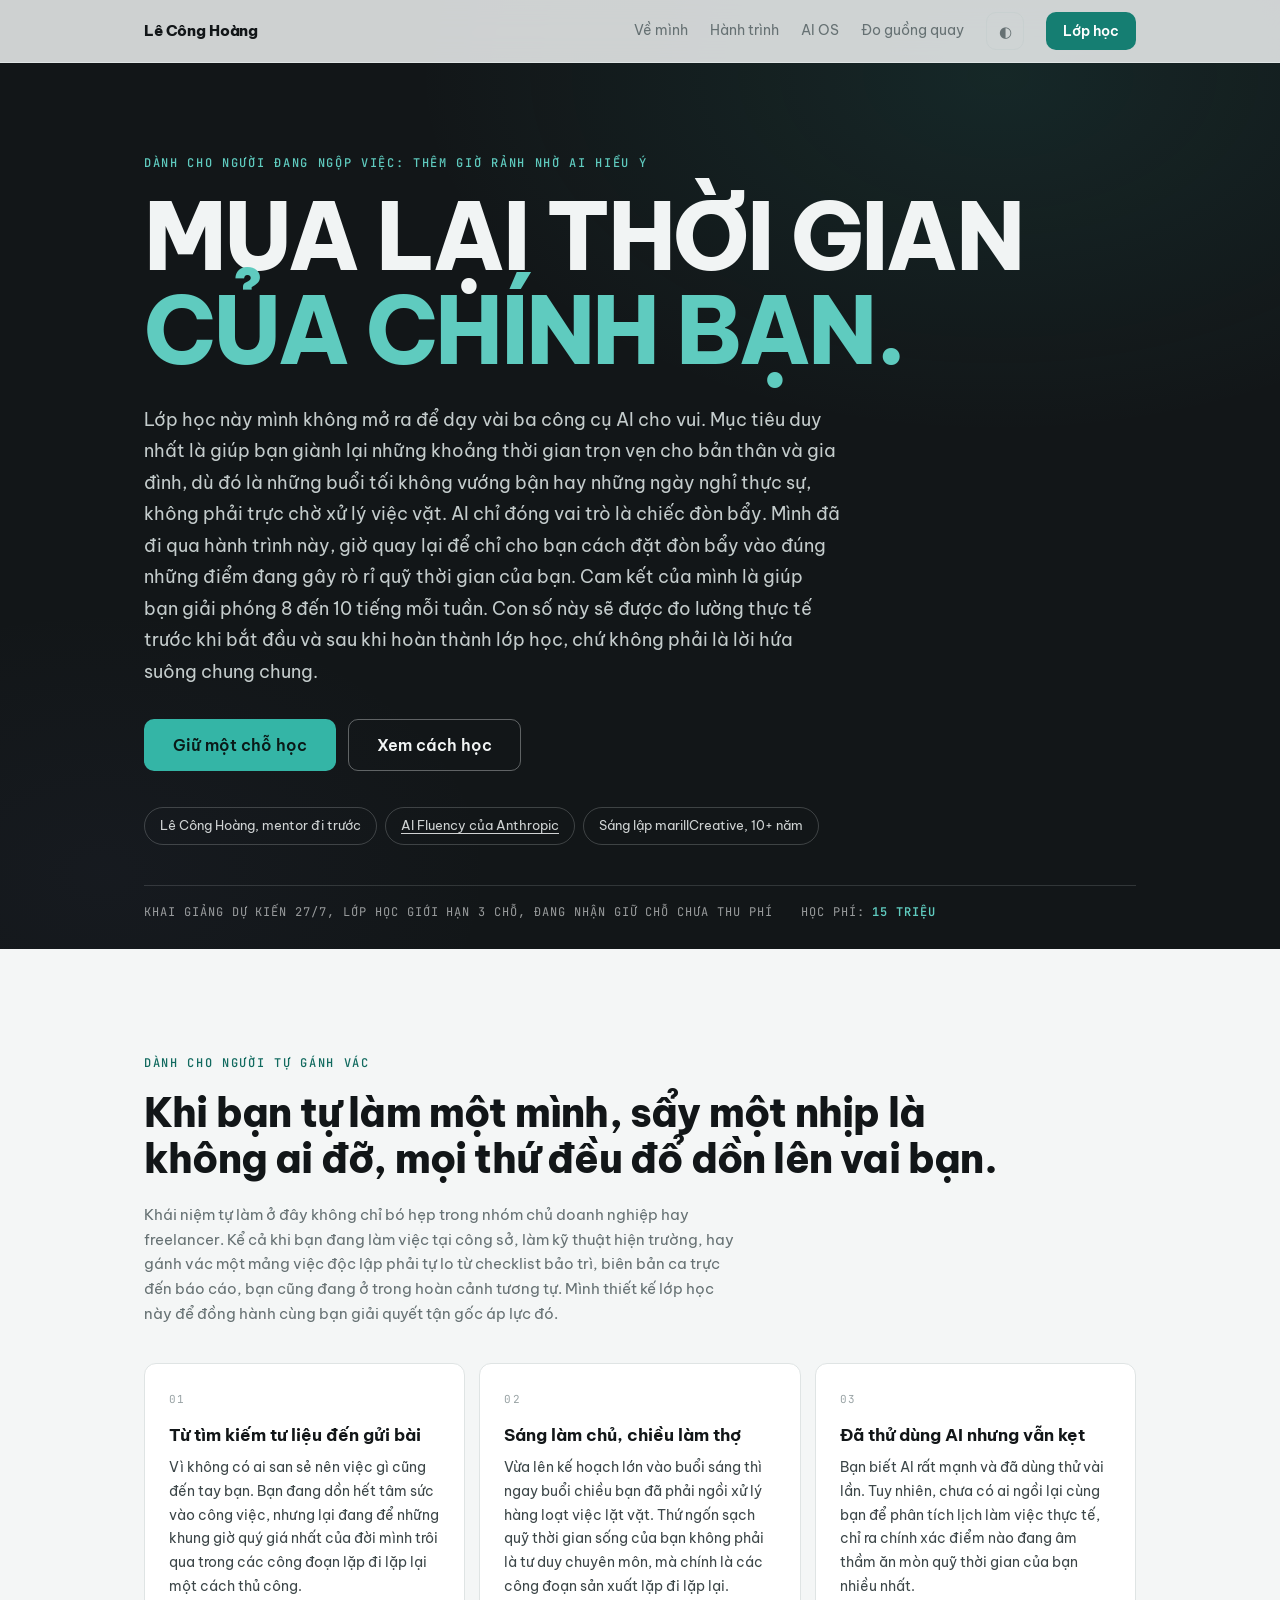
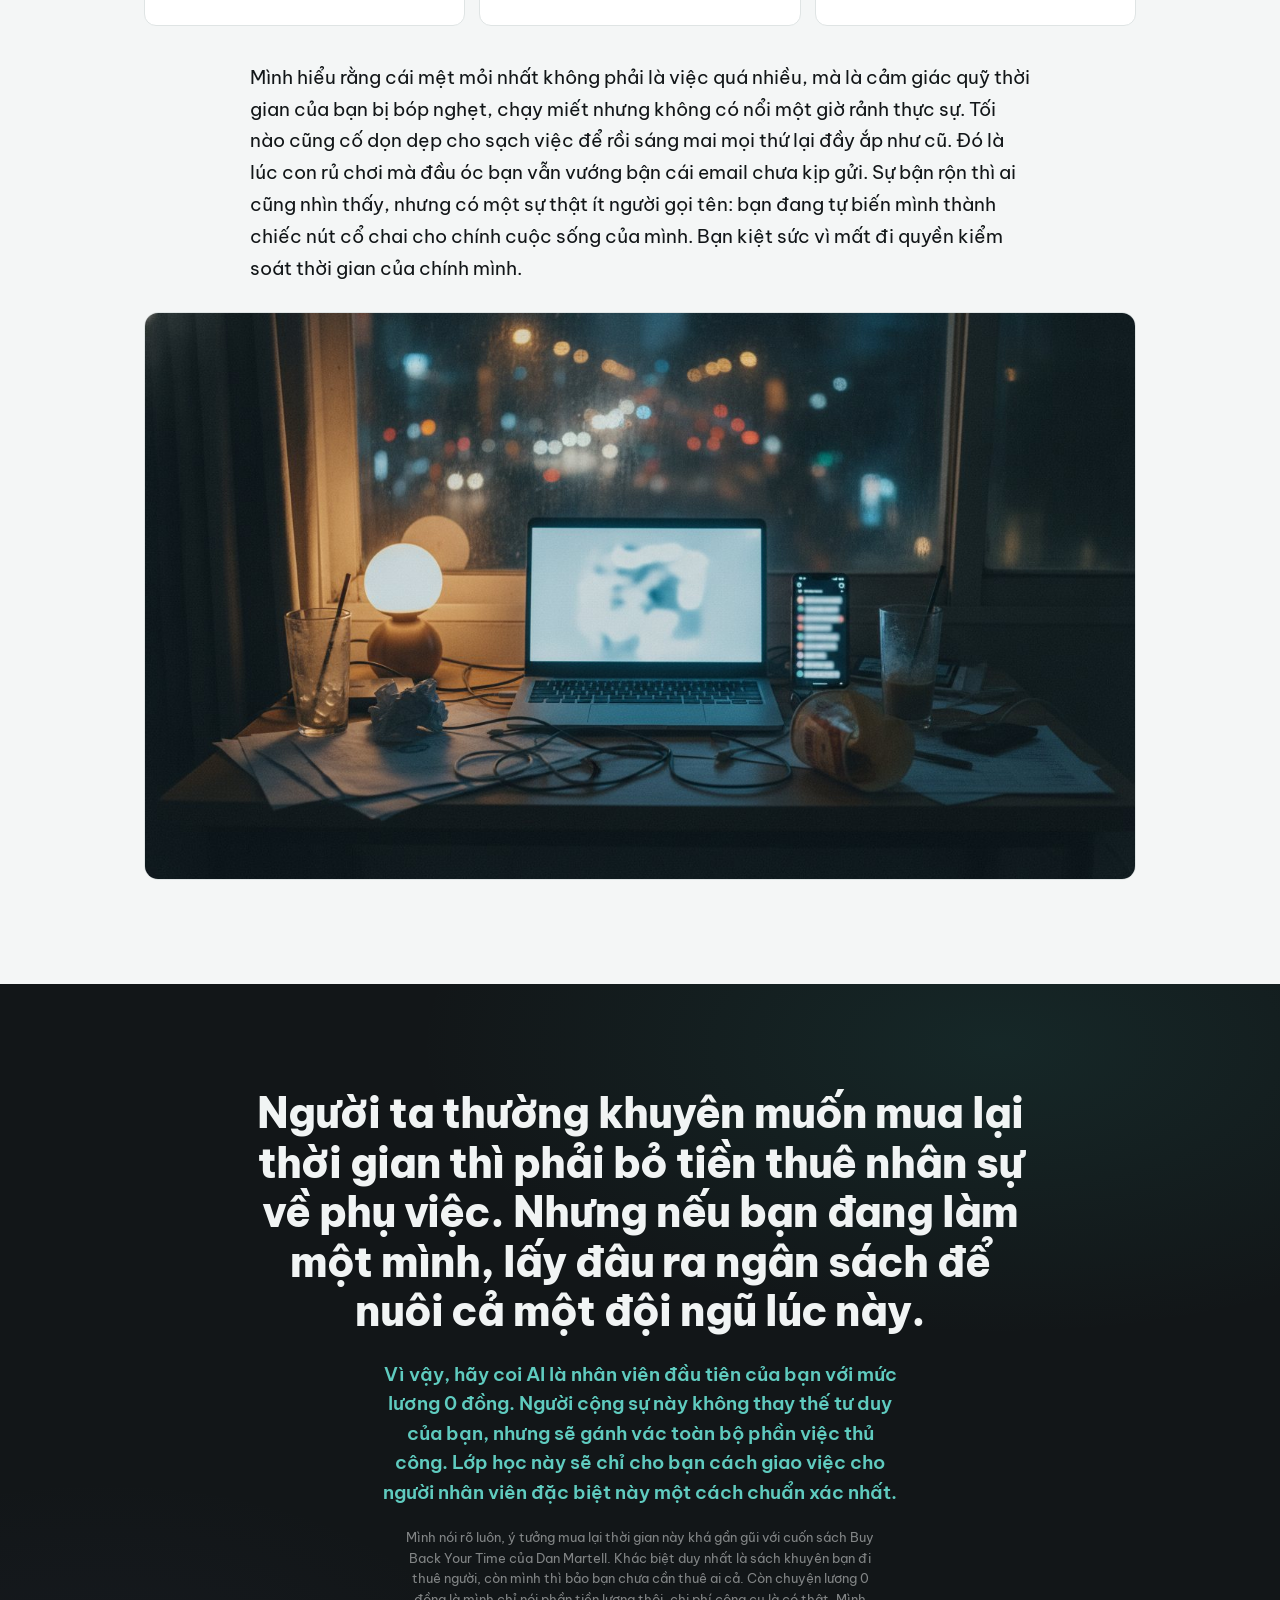
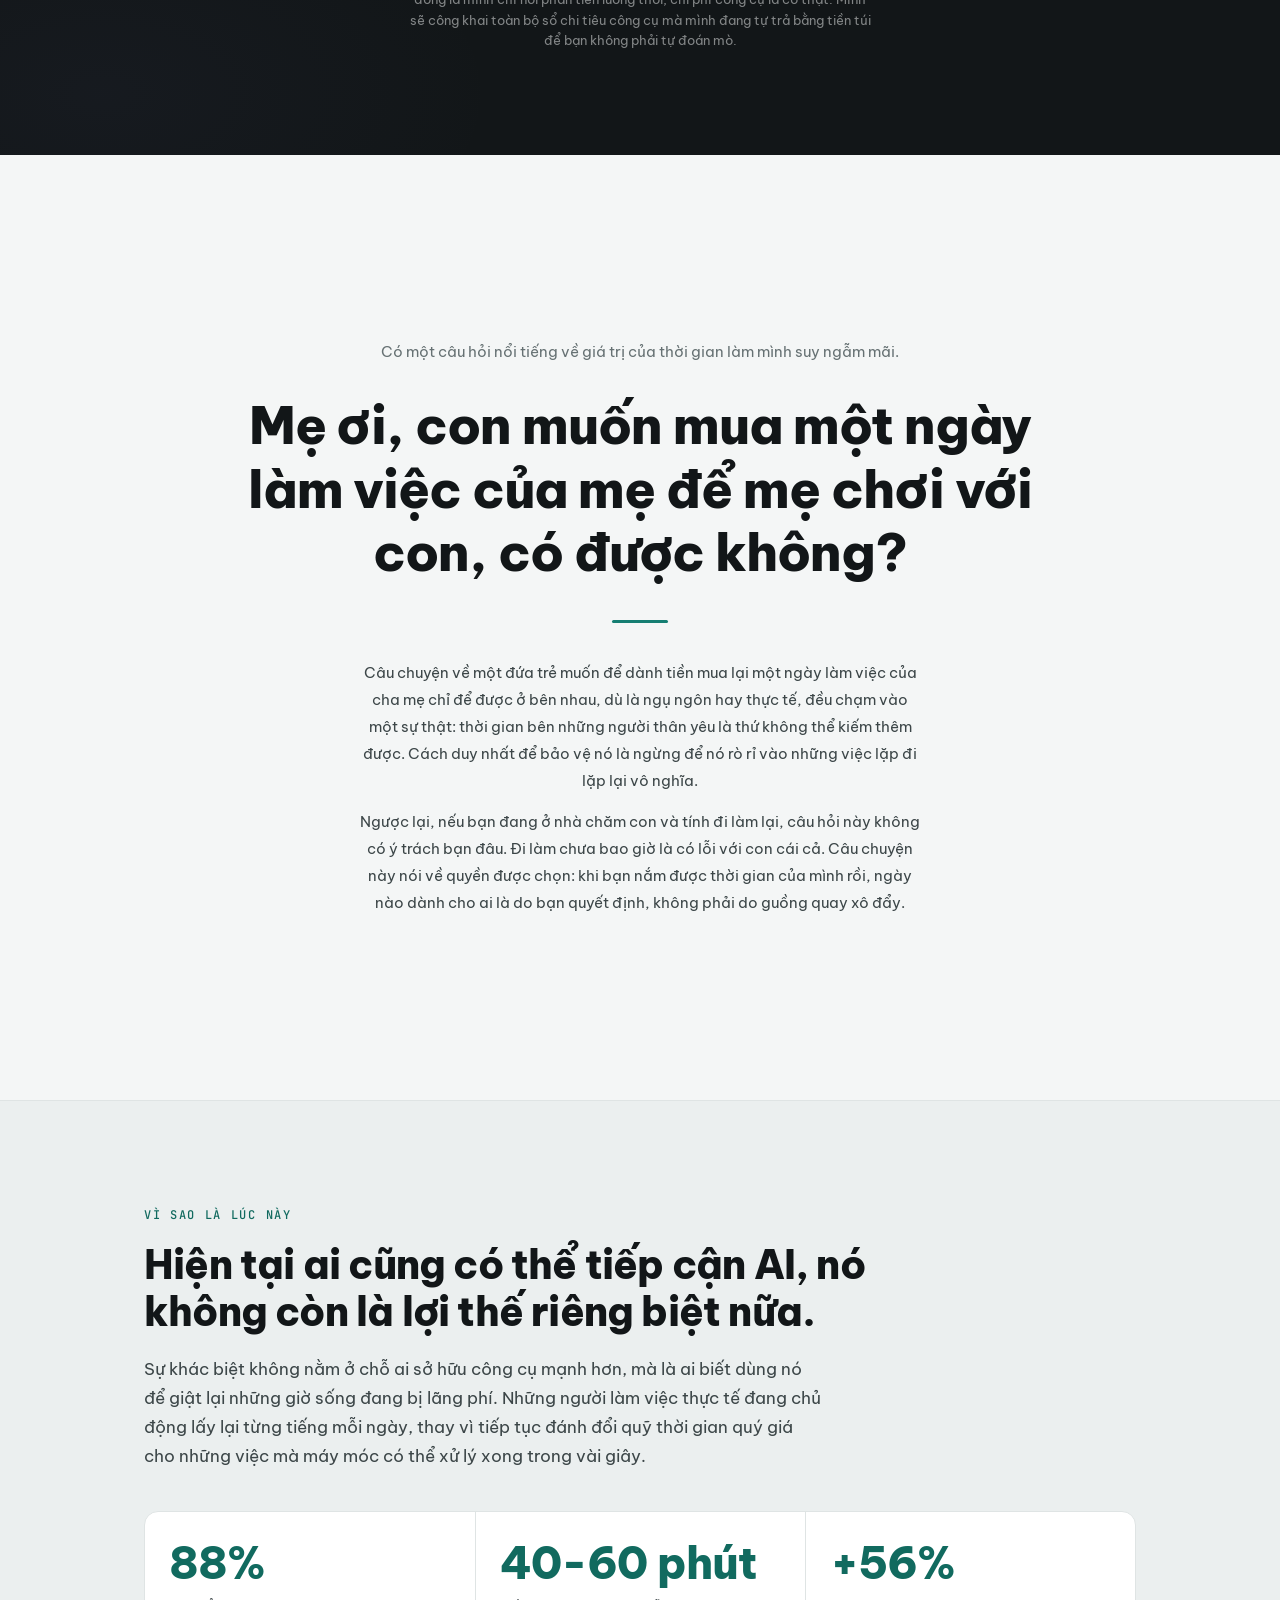
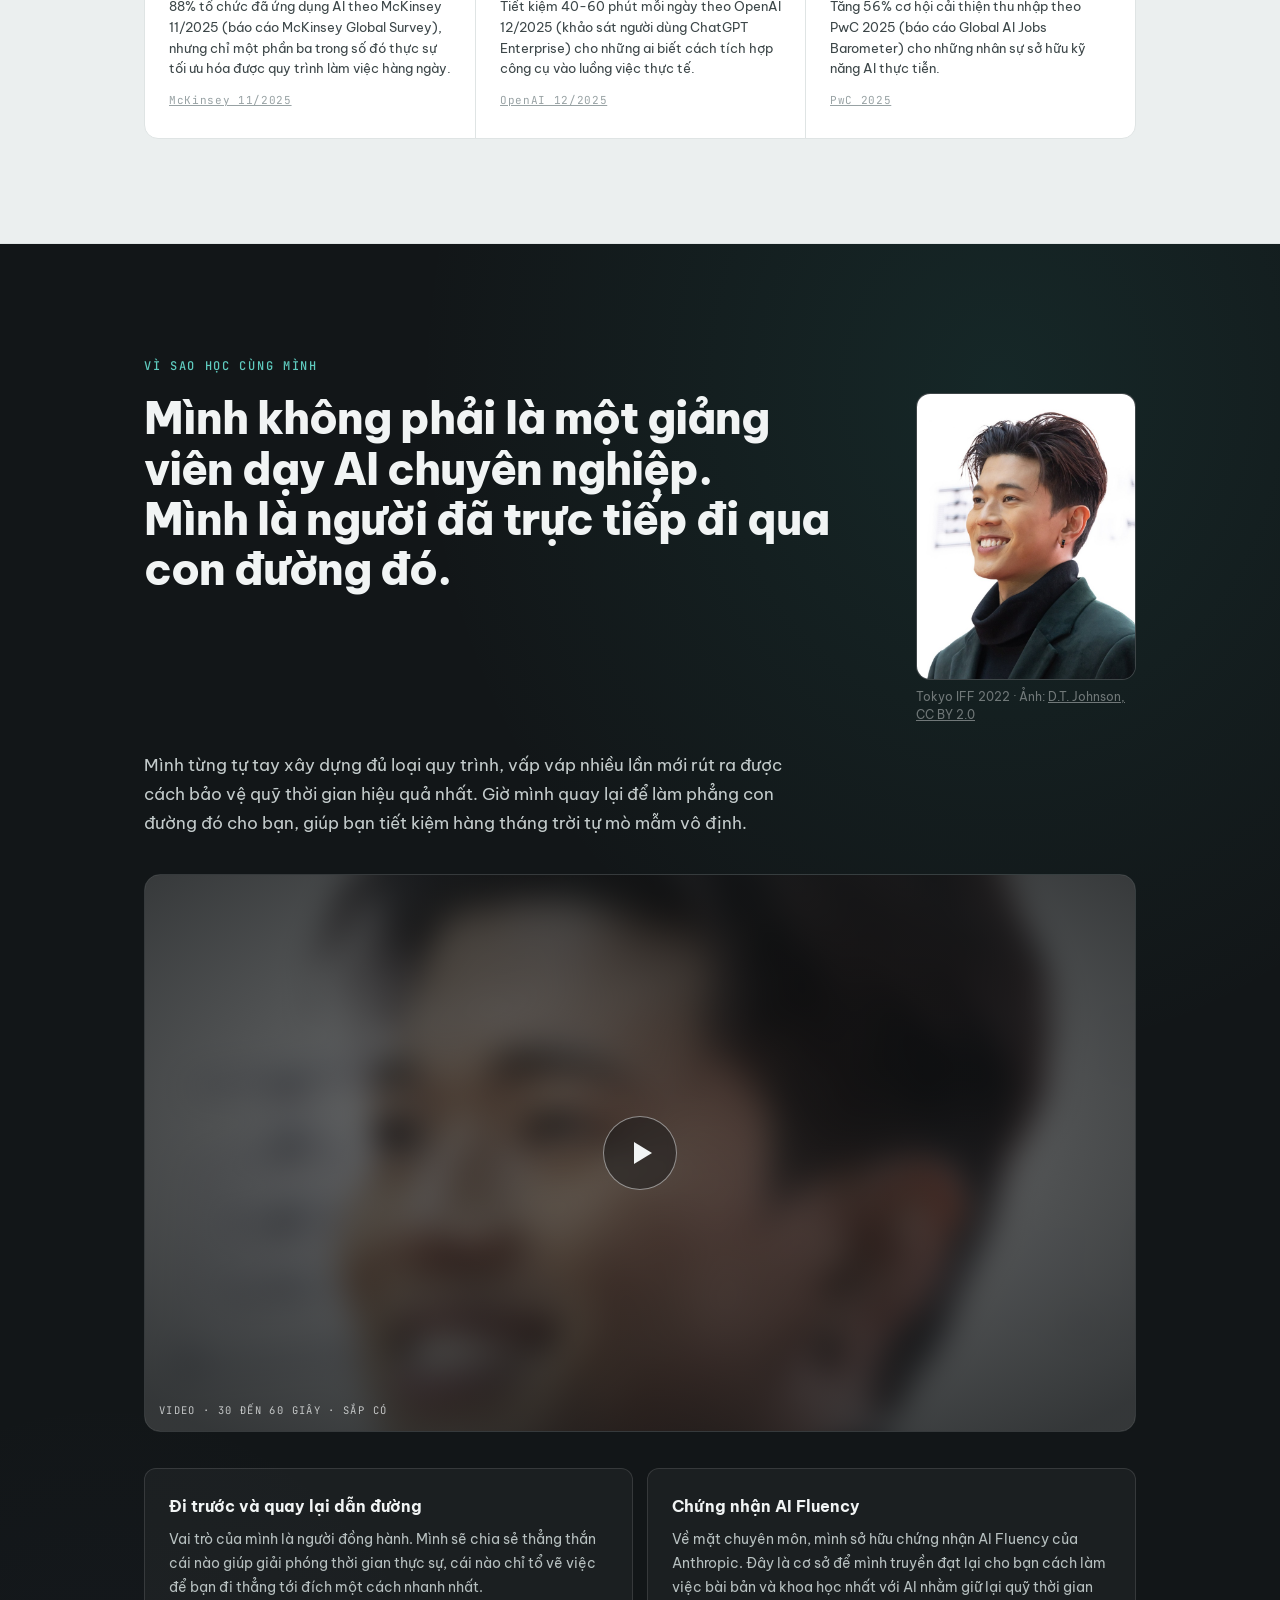
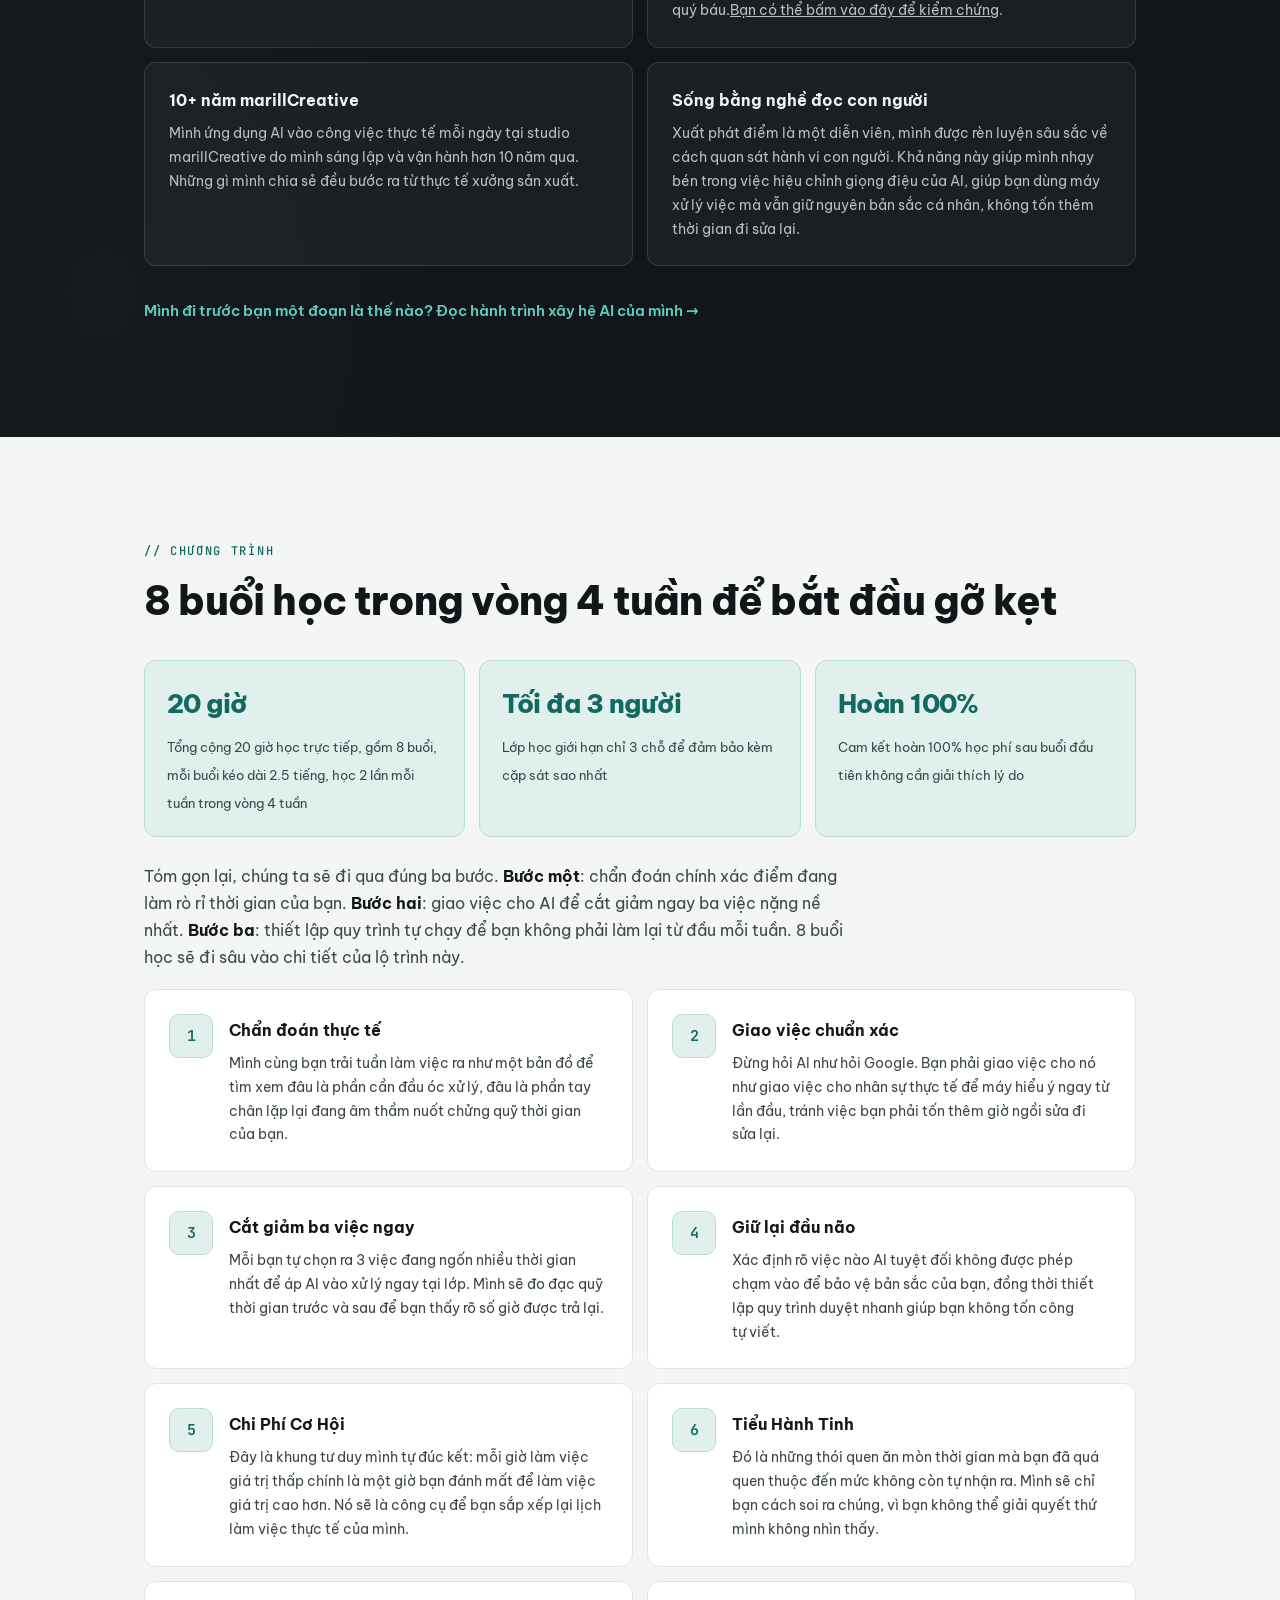
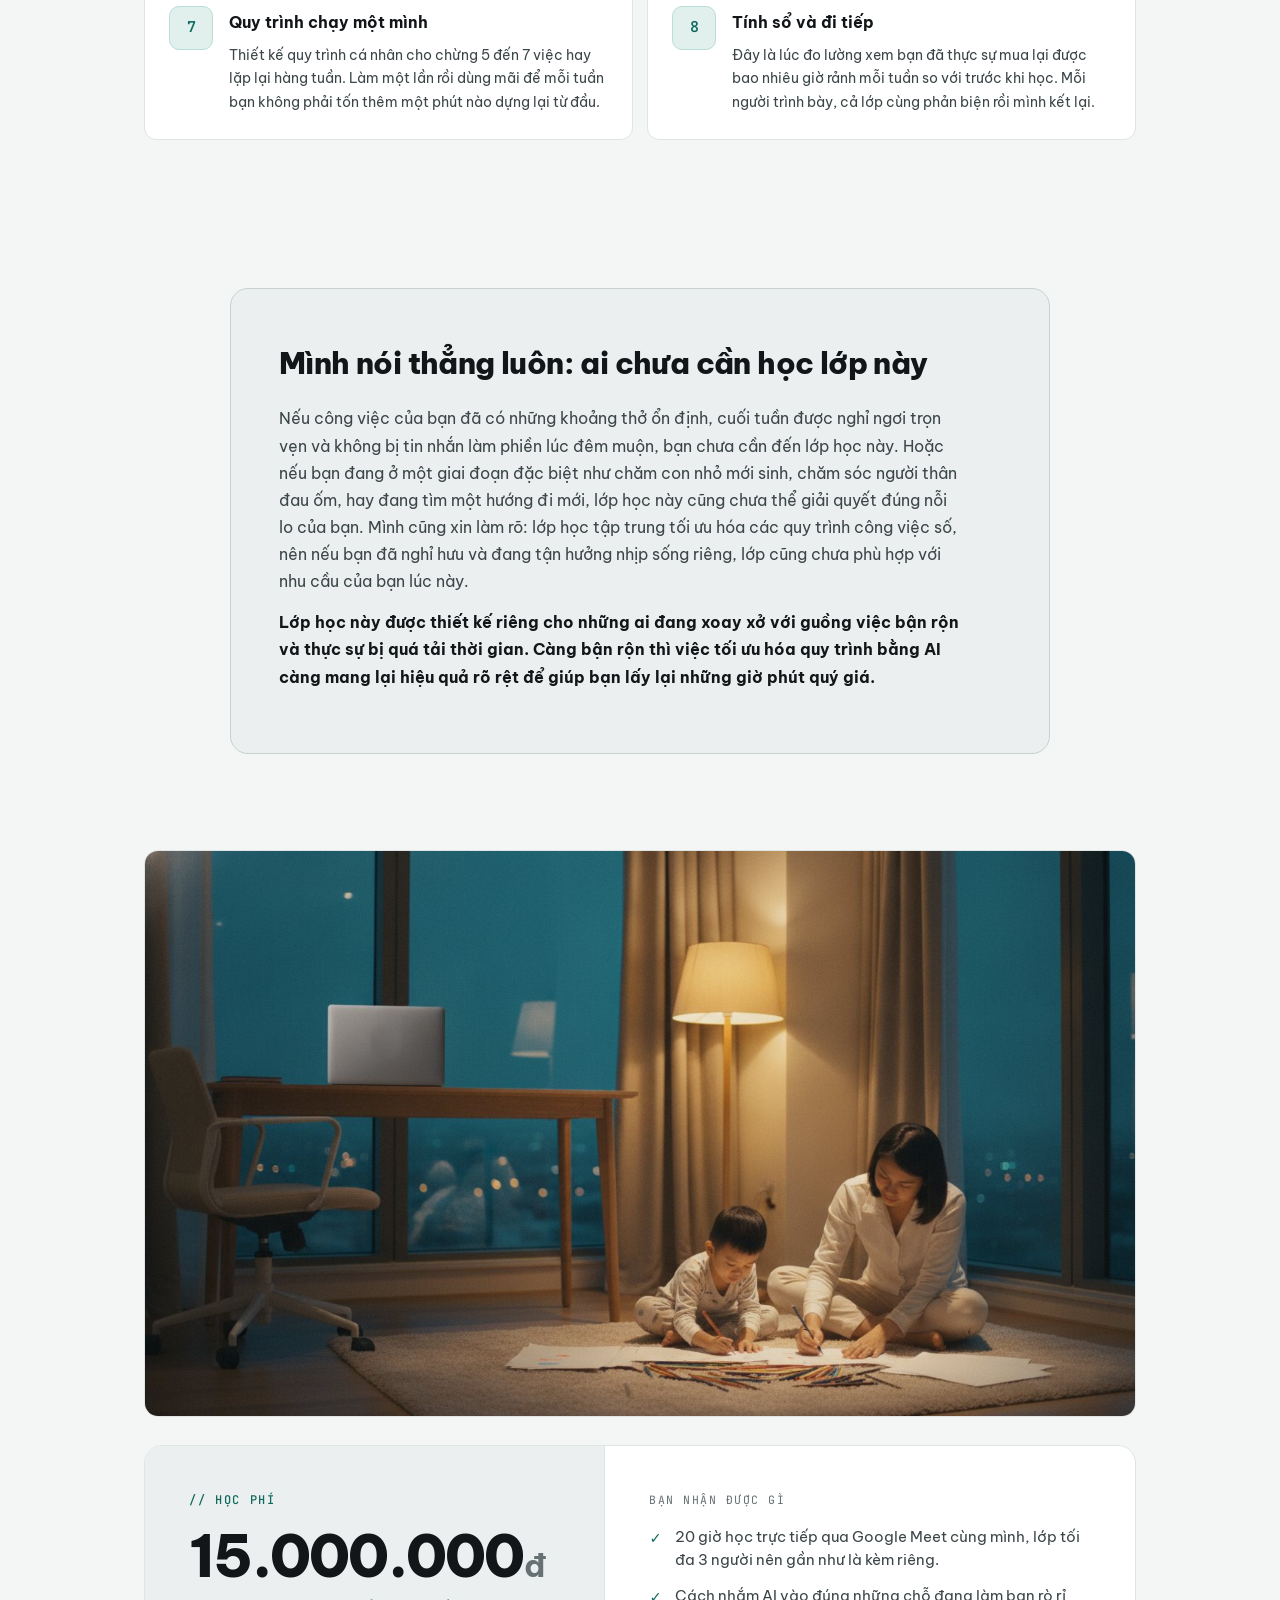
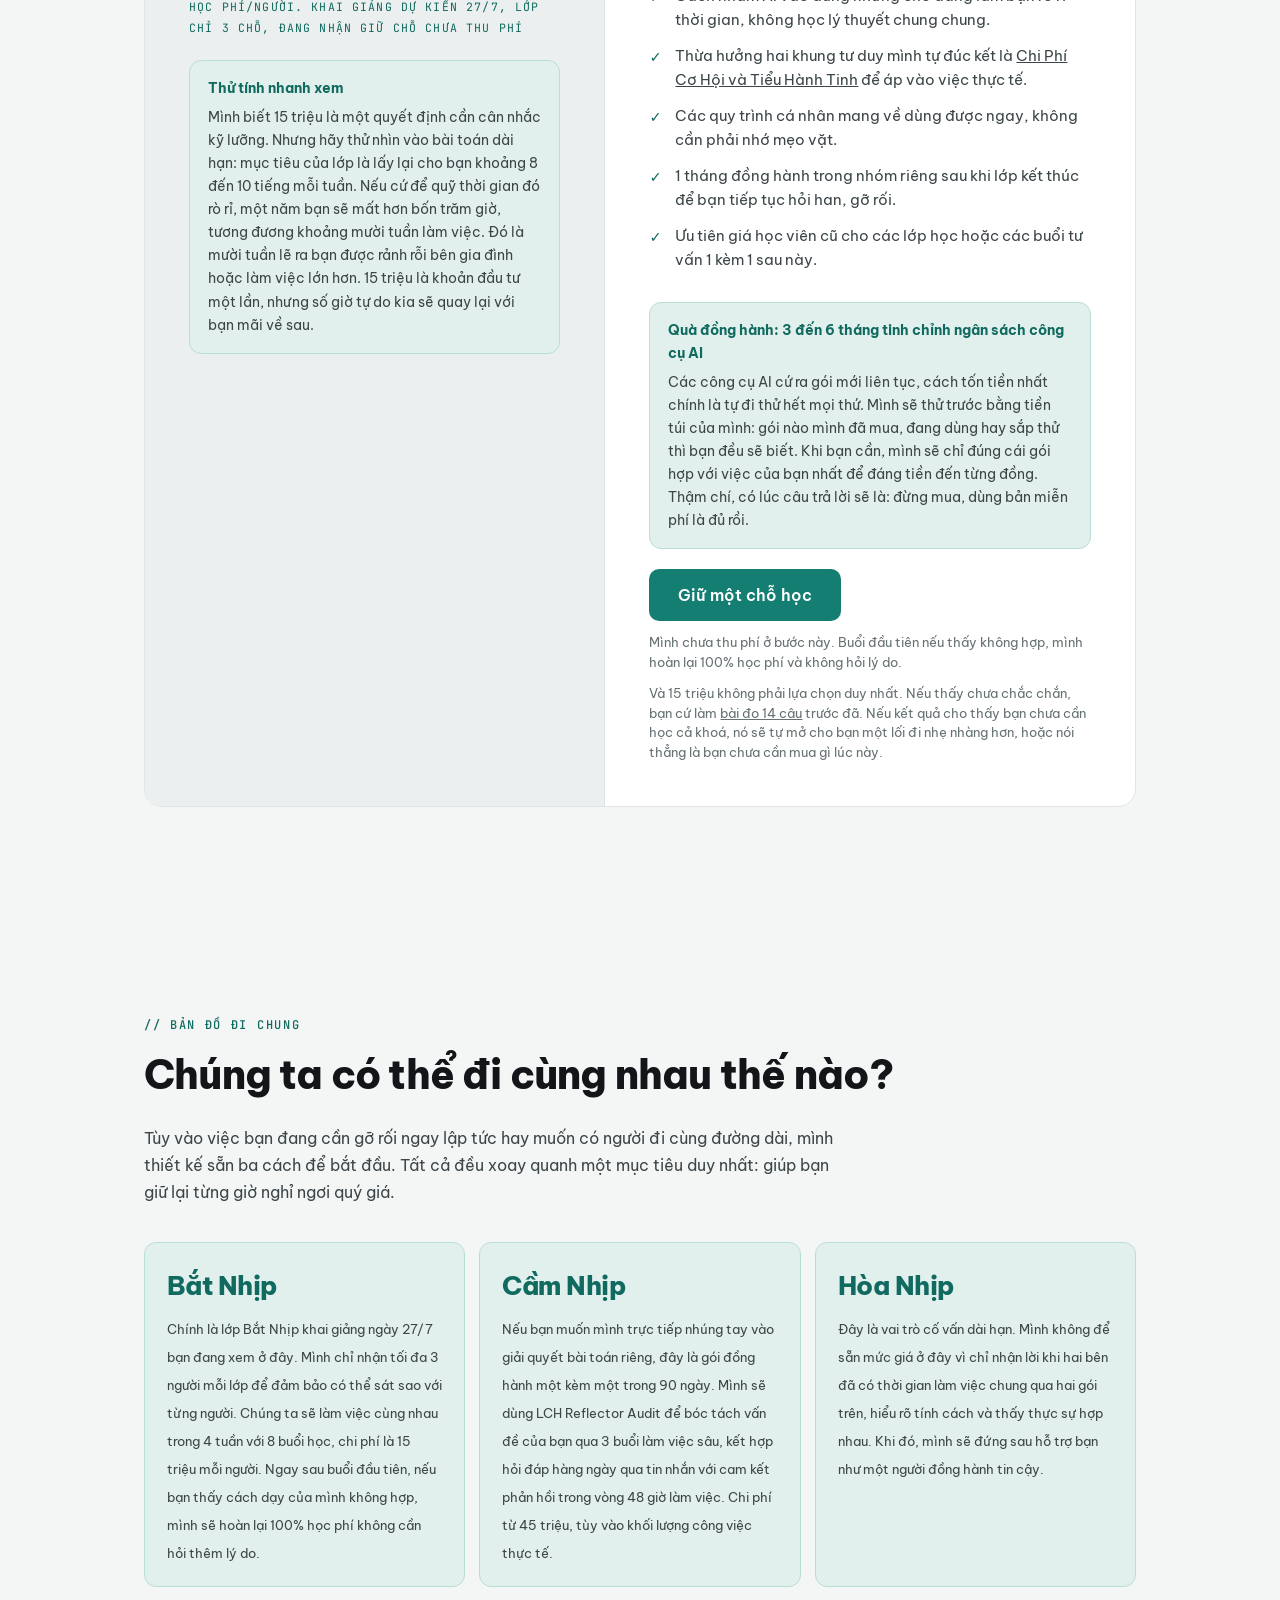
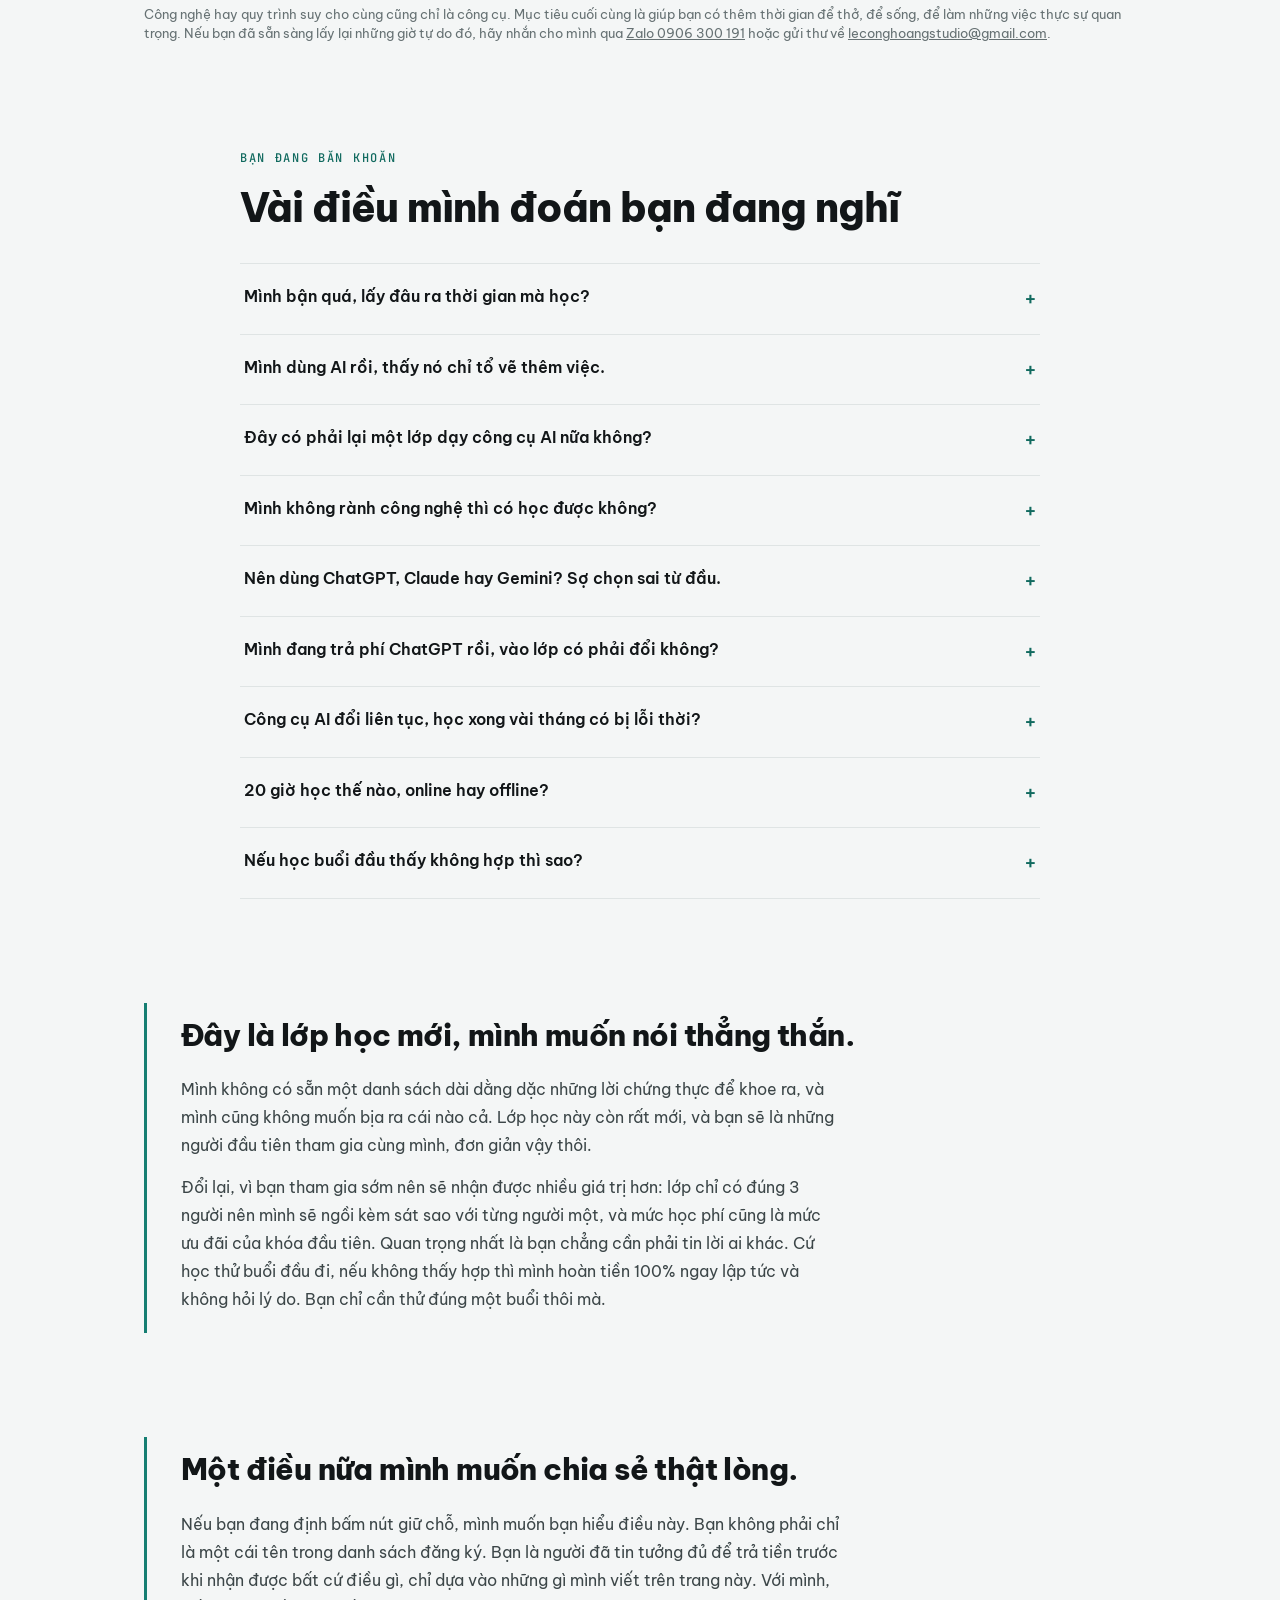
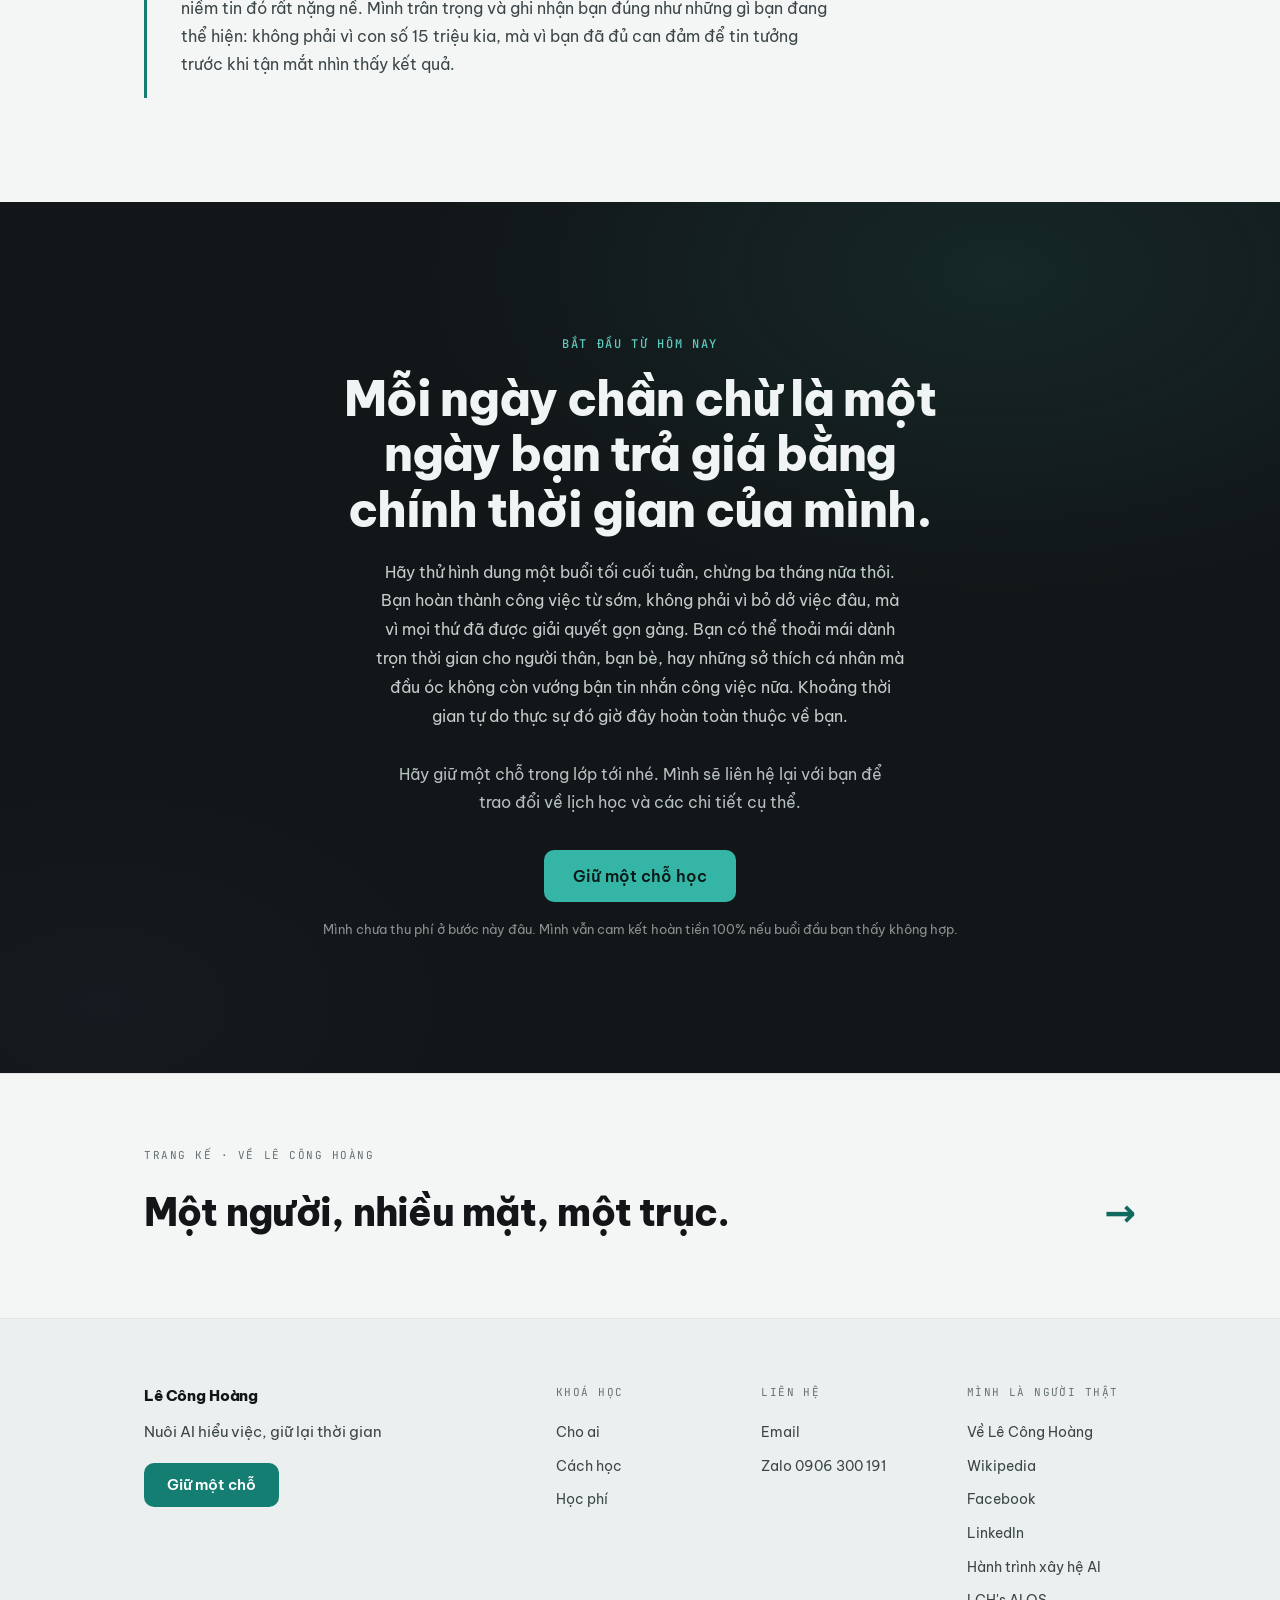
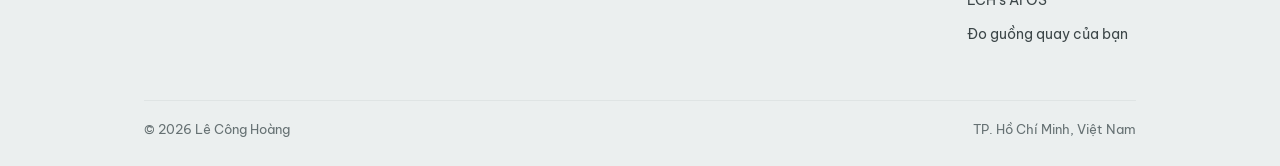
==== index.html @ c36c66ab "Soat va vet lai giong: 6 cho van dung dong tu 'van hanh/bam vao' gan cho con nguoi (2 tren trang ban" ====
<!DOCTYPE html>
<html lang="vi" data-theme="light">
<head>
<meta charset="utf-8" />
<meta name="viewport" content="width=device-width, initial-scale=1" />
<title>Mua lại thời gian · Khoá học cùng Lê Công Hoàng</title>
<meta name="description" content="Khoá học theo nhóm cho người đang ngộp việc. Không dạy thêm AI, mà giúp bạn lấy lại buổi tối, ngày cuối tuần, những giờ đáng lẽ thuộc về con cái." />
<link rel="canonical" href="https://aimentoringlch.netlify.app/" />
<meta property="og:type" content="website" />
<meta property="og:site_name" content="Lê Công Hoàng" />
<meta property="og:title" content="Mua lại thời gian · Khoá học cùng Lê Công Hoàng" />
<meta property="og:description" content="Khoá học theo nhóm cho người đang ngộp việc. Không dạy thêm AI, mà giúp bạn lấy lại buổi tối, ngày cuối tuần, những giờ đáng lẽ thuộc về con cái." />
<meta property="og:image" content="https://aimentoringlch.netlify.app/assets/og-mua-lai-thoi-gian.jpg" />
<meta property="og:image:width" content="1200" />
<meta property="og:image:height" content="630" />
<meta property="og:url" content="https://aimentoringlch.netlify.app/" />
<meta name="twitter:card" content="summary_large_image" />
<meta name="twitter:title" content="Mua lại thời gian · Khoá học cùng Lê Công Hoàng" />
<meta name="twitter:description" content="Khoá học theo nhóm cho người đang ngộp việc. AI là đòn bẩy, không phải môn học." />
<meta name="twitter:image" content="https://aimentoringlch.netlify.app/assets/og-mua-lai-thoi-gian.jpg" />
<link rel="icon" href="assets/podcast/mark.png" />
<script>try{var t=localStorage.getItem('lch-theme');if(t!=='dark'&&t!=='light')t=matchMedia('(prefers-color-scheme: dark)').matches?'dark':'light';document.documentElement.setAttribute('data-theme',t);}catch(e){}</script>
<link rel="preconnect" href="https://fonts.googleapis.com" />
<link rel="preconnect" href="https://fonts.gstatic.com" crossorigin />
<link href="https://fonts.googleapis.com/css2?family=Be+Vietnam+Pro:wght@400;500;600;700;800&family=JetBrains+Mono:wght@400;500;600&display=swap" rel="stylesheet" />
<link rel="stylesheet" href="styles.css" />
</head>
<body id="top">

<!-- NAV CHUNG -->
<nav class="nv" data-screen-label="Nav">
  <div class="nv-inner">
    <a class="nv-brand" href="index.html">Lê Công Hoàng</a>
    <div class="nv-right">
      <a href="ve-lch.html">Về mình</a>
      <a href="ai-journey.html">Hành trình</a>
      <a href="ai-os.html">AI OS</a>
      <a href="do-guong-quay/">Đo guồng quay</a>
      <button class="theme-toggle" type="button" aria-label="Đổi giao diện sáng tối"><span class="glyph moon" aria-hidden="true">◐</span><span class="glyph sun" aria-hidden="true">◑</span></button>
      <a class="btn btn-primary" href="#hoc-phi">Lớp học</a>
    </div>
  </div>
</nav>

<main>

  <!-- 1. HERO -->
  <section class="c-hero nebula" data-screen-label="Hero">
    <div class="wrap">
      <div class="eyebrow">Dành cho người đang ngộp việc: Thêm giờ rảnh nhờ AI hiểu ý</div>
      <h1 class="c-hero-title">Mua lại thời gian<br /><span class="glow">của chính bạn.</span></h1>
      <p class="c-hero-intro">Lớp học này mình không mở ra để dạy vài ba công cụ AI cho vui. Mục tiêu duy nhất là giúp bạn giành lại những khoảng thời gian trọn vẹn cho bản thân và gia đình, dù đó là những buổi tối không vướng bận hay những ngày nghỉ thực sự, không phải trực chờ xử lý việc vặt. AI chỉ đóng vai trò là chiếc đòn bẩy. Mình đã đi qua hành trình này, giờ quay lại để chỉ cho bạn cách đặt đòn bẩy vào đúng những điểm đang gây rò rỉ quỹ thời gian của bạn. Cam kết của mình là giúp bạn giải phóng 8 đến 10 tiếng mỗi tuần. Con số này sẽ được đo lường thực tế trước khi bắt đầu và sau khi hoàn thành lớp học, chứ không phải là lời hứa suông chung chung.</p>
      <div class="c-hero-cta">
        <button class="btn btn-lg btn-on-dark-solid js-book" type="button">Giữ một chỗ học</button>
        <a class="btn btn-lg btn-on-dark-outline" href="#cach-hoc">Xem cách học</a>
      </div>
      <div class="c-cred">
        <span>Lê Công Hoàng, mentor đi trước</span>
        <span><a href="https://www.anthropic.com/ai-fluency" target="_blank" rel="noopener" style="color:inherit; text-decoration:underline; text-underline-offset:3px;">AI Fluency của Anthropic</a></span>
        <span>Sáng lập marillCreative, 10+ năm</span>
      </div>
      <div class="c-hero-meta">
        <span>Khai giảng dự kiến 27/7, lớp học giới hạn 3 chỗ, đang nhận giữ chỗ chưa thu phí</span>
        <span>Học phí: <b>15 triệu</b></span>
      </div>
    </div>
  </section>

  <!-- 2. NỖI ĐAU -->
  <section class="c-pain" id="cho-ai" data-screen-label="Cho ai">
    <div class="wrap">
      <div class="eyebrow">Dành cho người tự gánh vác</div>
      <h2 class="section-title">Khi bạn tự làm một mình, sẩy một nhịp là không ai đỡ, mọi thứ đều đổ dồn lên vai bạn.</h2>
      <p style="margin:10px 0 30px; font-size:15px; line-height:1.65; color:var(--muted); max-width:600px;">Khái niệm tự làm ở đây không chỉ bó hẹp trong nhóm chủ doanh nghiệp hay freelancer. Kể cả khi bạn đang làm việc tại công sở, làm kỹ thuật hiện trường, hay gánh vác một mảng việc độc lập phải tự lo từ checklist bảo trì, biên bản ca trực đến báo cáo, bạn cũng đang ở trong hoàn cảnh tương tự. Mình thiết kế lớp học này để đồng hành cùng bạn giải quyết tận gốc áp lực đó.</p>
      <div class="c-pain-grid">
        <div class="c-pain-item">
          <span class="n">01</span>
          <h3>Từ tìm kiếm tư liệu đến gửi bài</h3>
          <p>Vì không có ai san sẻ nên việc gì cũng đến tay bạn. Bạn đang dồn hết tâm sức vào công việc, nhưng lại đang để những khung giờ quý giá nhất của đời mình trôi qua trong các công đoạn lặp đi lặp lại một cách thủ công.</p>
        </div>
        <div class="c-pain-item">
          <span class="n">02</span>
          <h3>Sáng làm chủ, chiều làm thợ</h3>
          <p>Vừa lên kế hoạch lớn vào buổi sáng thì ngay buổi chiều bạn đã phải ngồi xử lý hàng loạt việc lặt vặt. Thứ ngốn sạch quỹ thời gian sống của bạn không phải là tư duy chuyên môn, mà chính là các công đoạn sản xuất lặp đi lặp lại.</p>
        </div>
        <div class="c-pain-item">
          <span class="n">03</span>
          <h3>Đã thử dùng AI nhưng vẫn kẹt</h3>
          <p>Bạn biết AI rất mạnh và đã dùng thử vài lần. Tuy nhiên, chưa có ai ngồi lại cùng bạn để phân tích lịch làm việc thực tế, chỉ ra chính xác điểm nào đang âm thầm ăn mòn quỹ thời gian của bạn nhiều nhất.</p>
        </div>
      </div>
      <p class="c-pain-lede">Mình hiểu rằng cái mệt mỏi nhất không phải là việc quá nhiều, mà là cảm giác quỹ thời gian của bạn bị bóp nghẹt, chạy miết nhưng không có nổi một giờ rảnh thực sự. Tối nào cũng cố dọn dẹp cho sạch việc để rồi sáng mai mọi thứ lại đầy ắp như cũ. Đó là lúc con rủ chơi mà đầu óc bạn vẫn vướng bận cái email chưa kịp gửi. Sự bận rộn thì ai cũng nhìn thấy, nhưng có một sự thật ít người gọi tên: bạn đang tự biến mình thành chiếc nút cổ chai cho chính cuộc sống của mình. Bạn kiệt sức vì mất đi quyền kiểm soát thời gian của chính mình.</p>
      <figure class="fig r14" style="margin-top:28px;">
        <span class="fig-frame"><img src="assets/guong-quay-khuya.jpg" alt="Bàn làm việc lúc một giờ sáng: laptop còn sáng, điện thoại đầy thông báo, hai ly cà phê cạn, giấy tờ và dây sạc bừa bộn dưới ánh đèn đường Sài Gòn" loading="lazy" width="1344" height="768" /></span>
      </figure>
    </div>
  </section>

  <!-- 3. ĐÒN BẨY -->
  <section class="c-lever nebula" data-screen-label="Đòn bẩy">
    <div class="wrap c-lever-inner">
      <p class="c-lever-big">Người ta thường khuyên muốn mua lại thời gian thì phải bỏ tiền thuê nhân sự về phụ việc. Nhưng nếu bạn đang làm một mình, lấy đâu ra ngân sách để nuôi cả một đội ngũ lúc này.</p>
      <p class="c-lever-punch">Vì vậy, hãy coi AI là nhân viên đầu tiên của bạn với mức lương 0 đồng. Người cộng sự này không thay thế tư duy của bạn, nhưng sẽ gánh vác toàn bộ phần việc thủ công. Lớp học này sẽ chỉ cho bạn cách giao việc cho người nhân viên đặc biệt này một cách chuẩn xác nhất.</p>
      <p class="c-lever-src">Mình nói rõ luôn, ý tưởng mua lại thời gian này khá gần gũi với cuốn sách Buy Back Your Time của Dan Martell. Khác biệt duy nhất là sách khuyên bạn đi thuê người, còn mình thì bảo bạn chưa cần thuê ai cả. Còn chuyện lương 0 đồng là mình chỉ nói phần tiền lương thôi, chi phí công cụ là có thật. Mình sẽ công khai toàn bộ sổ chi tiêu công cụ mà mình đang tự trả bằng tiền túi để bạn không phải tự đoán mò.</p>
    </div>
  </section>

  <!-- 4. QUOTE, TRÁI TIM TRANG -->
  <section class="c-quote" data-screen-label="Quote đứa trẻ">
    <div class="wrap-mid">
      <p class="c-quote-lead">Có một câu hỏi nổi tiếng về giá trị của thời gian làm mình suy ngẫm mãi.</p>
      <blockquote class="c-quote-big">Mẹ ơi, con muốn mua một ngày làm việc của mẹ để mẹ chơi với con, có được không?</blockquote>
      <div class="c-quote-rule" aria-hidden="true"></div>
      <p class="c-quote-src">Câu chuyện về một đứa trẻ muốn để dành tiền mua lại một ngày làm việc của cha mẹ chỉ để được ở bên nhau, dù là ngụ ngôn hay thực tế, đều chạm vào một sự thật: thời gian bên những người thân yêu là thứ không thể kiếm thêm được. Cách duy nhất để bảo vệ nó là ngừng để nó rò rỉ vào những việc lặp đi lặp lại vô nghĩa.</p>
      <p class="c-quote-src" style="margin-top:14px;">Ngược lại, nếu bạn đang ở nhà chăm con và tính đi làm lại, câu hỏi này không có ý trách bạn đâu. Đi làm chưa bao giờ là có lỗi với con cái cả. Câu chuyện này nói về quyền được chọn: khi bạn nắm được thời gian của mình rồi, ngày nào dành cho ai là do bạn quyết định, không phải do guồng quay xô đẩy.</p>
    </div>
  </section>

  <!-- 5. VÌ SAO LÀ BÂY GIỜ -->
  <section class="c-whynow" data-screen-label="Vì sao bây giờ">
    <div class="wrap">
      <div class="eyebrow">Vì sao là lúc này</div>
      <h2 class="section-title">Hiện tại ai cũng có thể tiếp cận AI, nó không còn là lợi thế riêng biệt nữa.</h2>
      <p class="c-whynow-lede">Sự khác biệt không nằm ở chỗ ai sở hữu công cụ mạnh hơn, mà là ai biết dùng nó để giật lại những giờ sống đang bị lãng phí. Những người làm việc thực tế đang chủ động lấy lại từng tiếng mỗi ngày, thay vì tiếp tục đánh đổi quỹ thời gian quý giá cho những việc mà máy móc có thể xử lý xong trong vài giây.</p>
      <div class="c-stats">
        <div class="c-stat"><b>88%</b><span>88% tổ chức đã ứng dụng AI theo McKinsey 11/2025 (báo cáo McKinsey Global Survey), nhưng chỉ một phần ba trong số đó thực sự tối ưu hóa được quy trình làm việc hàng ngày.</span><i><a href="https://www.mckinsey.com/capabilities/quantumblack/our-insights/the-state-of-ai" target="_blank" rel="noopener">McKinsey 11/2025</a></i></div>
        <div class="c-stat"><b>40-60 phút</b><span>Tiết kiệm 40-60 phút mỗi ngày theo OpenAI 12/2025 (khảo sát người dùng ChatGPT Enterprise) cho những ai biết cách tích hợp công cụ vào luồng việc thực tế.</span><i><a href="https://openai.com/index/the-state-of-enterprise-ai-2025-report/" target="_blank" rel="noopener">OpenAI 12/2025</a></i></div>
        <div class="c-stat"><b>+56%</b><span>Tăng 56% cơ hội cải thiện thu nhập theo PwC 2025 (báo cáo Global AI Jobs Barometer) cho những nhân sự sở hữu kỹ năng AI thực tiễn.</span><i><a href="https://www.pwc.com/gx/en/news-room/press-releases/2025/ai-linked-to-a-fourfold-increase-in-productivity-growth.html" target="_blank" rel="noopener">PwC 2025</a></i></div>
      </div>
    </div>
  </section>

  <!-- 6. VÌ SAO HỌC TỪ MÌNH -->
  <section class="c-why nebula" data-screen-label="Vì sao học từ mình">
    <div class="wrap">
      <div class="eyebrow">Vì sao học cùng mình</div>
      <div class="c-why-head">
        <h2 class="c-why-title">Mình không phải là một giảng viên dạy AI chuyên nghiệp.<br />Mình là người đã trực tiếp đi qua con đường đó.</h2>
        <figure class="fig r14">
          <span class="fig-frame"><img src="assets/lch-tokyo-2022.jpg" alt="Lê Công Hoàng tại Liên hoan phim quốc tế Tokyo 2022" width="690" height="900" /></span>
          <figcaption>Tokyo IFF 2022 · Ảnh: <a href="https://commons.wikimedia.org/wiki/File:Le_Cong_Hoang_from_%22Glorious_Ashes%22_at_Red_Carpet_of_the_Tokyo_International_Film_Festival_2022_(52460466017)_(cropped).jpg" target="_blank" rel="noopener">D.T. Johnson, CC BY 2.0</a></figcaption>
        </figure>
      </div>
      <p class="c-why-intro">Mình từng tự tay xây dựng đủ loại quy trình, vấp váp nhiều lần mới rút ra được cách bảo vệ quỹ thời gian hiệu quả nhất. Giờ mình quay lại để làm phẳng con đường đó cho bạn, giúp bạn tiết kiệm hàng tháng trời tự mò mẫm vô định.</p>
      <div class="video-slot" role="img" aria-label="Video giới thiệu 30 đến 60 giây, sắp có">
        <span class="poster" style="background-image:url('assets/lch-tokyo-2022.jpg');"></span>
        <span class="poster-tint"></span>
        <span class="play" aria-hidden="true"></span>
        <span class="video-label">video · 30 đến 60 giây · sắp có</span>
      </div>
      <div class="c-why-grid">
        <div class="c-why-card">
          <div class="c-why-h">Đi trước và quay lại dẫn đường</div>
          <p>Vai trò của mình là người đồng hành. Mình sẽ chia sẻ thẳng thắn cái nào giúp giải phóng thời gian thực sự, cái nào chỉ tổ vẽ việc để bạn đi thẳng tới đích một cách nhanh nhất.</p>
        </div>
        <div class="c-why-card">
          <div class="c-why-h">Chứng nhận AI Fluency</div>
          <p>Về mặt chuyên môn, mình sở hữu chứng nhận AI Fluency của Anthropic. Đây là cơ sở để mình truyền đạt lại cho bạn cách làm việc bài bản và khoa học nhất với AI nhằm giữ lại quỹ thời gian quý báu.<a href="https://www.anthropic.com/ai-fluency" target="_blank" rel="noopener" style="color:inherit;">Bạn có thể bấm vào đây để kiểm chứng</a>.</p>
        </div>
        <div class="c-why-card">
          <div class="c-why-h">10+ năm marillCreative</div>
          <p>Mình ứng dụng AI vào công việc thực tế mỗi ngày tại studio marillCreative do mình sáng lập và vận hành hơn 10 năm qua. Những gì mình chia sẻ đều bước ra từ thực tế xưởng sản xuất.</p>
        </div>
        <div class="c-why-card">
          <div class="c-why-h">Sống bằng nghề đọc con người</div>
          <p>Xuất phát điểm là một diễn viên, mình được rèn luyện sâu sắc về cách quan sát hành vi con người. Khả năng này giúp mình nhạy bén trong việc hiệu chỉnh giọng điệu của AI, giúp bạn dùng máy xử lý việc mà vẫn giữ nguyên bản sắc cá nhân, không tốn thêm thời gian đi sửa lại.</p>
        </div>
      </div>
      <p class="c-why-more"><a href="ai-journey.html">Mình đi trước bạn một đoạn là thế nào? Đọc hành trình xây hệ AI của mình →</a></p>
    </div>
  </section>

  <!-- 7. CHƯƠNG TRÌNH -->
  <section class="c-how" id="cach-hoc" data-screen-label="Chương trình">
    <div class="wrap">
      <div class="eyebrow">// Chương trình</div>
      <h2 class="section-title">8 buổi học trong vòng 4 tuần để bắt đầu gỡ kẹt</h2>
      <div class="c-how-facts">
        <div class="c-fact"><b>20 giờ</b><span>Tổng cộng 20 giờ học trực tiếp, gồm 8 buổi, mỗi buổi kéo dài 2.5 tiếng, học 2 lần mỗi tuần trong vòng 4 tuần</span></div>
        <div class="c-fact"><b>Tối đa 3 người</b><span>Lớp học giới hạn chỉ 3 chỗ để đảm bảo kèm cặp sát sao nhất</span></div>
        <div class="c-fact"><b>Hoàn 100%</b><span>Cam kết hoàn 100% học phí sau buổi đầu tiên không cần giải thích lý do</span></div>
      </div>
      <p class="c-how-steps">Tóm gọn lại, chúng ta sẽ đi qua đúng ba bước. <b>Bước một</b>: chẩn đoán chính xác điểm đang làm rò rỉ thời gian của bạn. <b>Bước hai</b>: giao việc cho AI để cắt giảm ngay ba việc nặng nề nhất. <b>Bước ba</b>: thiết lập quy trình tự chạy để bạn không phải làm lại từ đầu mỗi tuần. 8 buổi học sẽ đi sâu vào chi tiết của lộ trình này.</p>
      <div class="c-pillars">
        <div class="c-pillar">
          <span class="c-pillar-n">1</span>
          <div><h3>Chẩn đoán thực tế</h3>
          <p>Mình cùng bạn trải tuần làm việc ra như một bản đồ để tìm xem đâu là phần cần đầu óc xử lý, đâu là phần tay chân lặp lại đang âm thầm nuốt chửng quỹ thời gian của bạn.</p></div>
        </div>
        <div class="c-pillar">
          <span class="c-pillar-n">2</span>
          <div><h3>Giao việc chuẩn xác</h3>
          <p>Đừng hỏi AI như hỏi Google. Bạn phải giao việc cho nó như giao việc cho nhân sự thực tế để máy hiểu ý ngay từ lần đầu, tránh việc bạn phải tốn thêm giờ ngồi sửa đi sửa lại.</p></div>
        </div>
        <div class="c-pillar">
          <span class="c-pillar-n">3</span>
          <div><h3>Cắt giảm ba việc ngay</h3>
          <p>Mỗi bạn tự chọn ra 3 việc đang ngốn nhiều thời gian nhất để áp AI vào xử lý ngay tại lớp. Mình sẽ đo đạc quỹ thời gian trước và sau để bạn thấy rõ số giờ được trả lại.</p></div>
        </div>
        <div class="c-pillar">
          <span class="c-pillar-n">4</span>
          <div><h3>Giữ lại đầu não</h3>
          <p>Xác định rõ việc nào AI tuyệt đối không được phép chạm vào để bảo vệ bản sắc của bạn, đồng thời thiết lập quy trình duyệt nhanh giúp bạn không tốn công tự viết.</p></div>
        </div>
        <div class="c-pillar">
          <span class="c-pillar-n">5</span>
          <div><h3>Chi Phí Cơ Hội</h3>
          <p>Đây là khung tư duy mình tự đúc kết: mỗi giờ làm việc giá trị thấp chính là một giờ bạn đánh mất để làm việc giá trị cao hơn. Nó sẽ là công cụ để bạn sắp xếp lại lịch làm việc thực tế của mình.</p></div>
        </div>
        <div class="c-pillar">
          <span class="c-pillar-n">6</span>
          <div><h3>Tiểu Hành Tinh</h3>
          <p>Đó là những thói quen ăn mòn thời gian mà bạn đã quá quen thuộc đến mức không còn tự nhận ra. Mình sẽ chỉ bạn cách soi ra chúng, vì bạn không thể giải quyết thứ mình không nhìn thấy.</p></div>
        </div>
        <div class="c-pillar">
          <span class="c-pillar-n">7</span>
          <div><h3>Quy trình chạy một mình</h3>
          <p>Thiết kế quy trình cá nhân cho chừng 5 đến 7 việc hay lặp lại hàng tuần. Làm một lần rồi dùng mãi để mỗi tuần bạn không phải tốn thêm một phút nào dựng lại từ đầu.</p></div>
        </div>
        <div class="c-pillar">
          <span class="c-pillar-n">8</span>
          <div><h3>Tính sổ và đi tiếp</h3>
          <p>Đây là lúc đo lường xem bạn đã thực sự mua lại được bao nhiêu giờ rảnh mỗi tuần so với trước khi học. Mỗi người trình bày, cả lớp cùng phản biện rồi mình kết lại.</p></div>
        </div>
      </div>
    </div>
  </section>

  <!-- 8. LỌC NGƯỢC -->
  <section class="c-filter" data-screen-label="Lọc ngược">
    <div class="wrap">
      <div class="c-filter-box">
        <h2 class="c-filter-title">Mình nói thẳng luôn: ai chưa cần học lớp này</h2>
        <p>Nếu công việc của bạn đã có những khoảng thở ổn định, cuối tuần được nghỉ ngơi trọn vẹn và không bị tin nhắn làm phiền lúc đêm muộn, bạn chưa cần đến lớp học này. Hoặc nếu bạn đang ở một giai đoạn đặc biệt như chăm con nhỏ mới sinh, chăm sóc người thân đau ốm, hay đang tìm một hướng đi mới, lớp học này cũng chưa thể giải quyết đúng nỗi lo của bạn. Mình cũng xin làm rõ: lớp học tập trung tối ưu hóa các quy trình công việc số, nên nếu bạn đã nghỉ hưu và đang tận hưởng nhịp sống riêng, lớp cũng chưa phù hợp với nhu cầu của bạn lúc này.</p>
        <p class="c-filter-strong">Lớp học này được thiết kế riêng cho những ai đang xoay xở với guồng việc bận rộn và thực sự bị quá tải thời gian. Càng bận rộn thì việc tối ưu hóa quy trình bằng AI càng mang lại hiệu quả rõ rệt để giúp bạn lấy lại những giờ phút quý giá.</p>
      </div>
    </div>
  </section>

  <!-- 9. HỌC PHÍ -->
  <section class="c-price" id="hoc-phi" data-screen-label="Học phí">
    <div class="wrap">
      <figure class="fig r14" style="margin-bottom:28px;">
        <span class="fig-frame"><img src="assets/mua-lai-buoi-toi.jpg" alt="Căn hộ lúc sập tối: mẹ ngồi vẽ cùng con trên sàn dưới ánh đèn ấm, chiếc laptop đã gập nằm lại trên bàn làm việc phía sau" loading="lazy" width="1344" height="768" /></span>
      </figure>
      <div class="c-price-card">
        <div class="c-price-left">
          <div class="eyebrow">// Học phí</div>
          <div class="c-price-num">15.000.000<span>đ</span></div>
          <div class="c-price-cohort">Học phí/người. Khai giảng dự kiến 27/7, lớp chỉ 3 chỗ, đang nhận giữ chỗ chưa thu phí</div>
          <div class="c-note-box">
            <b>Thử tính nhanh xem</b>
Mình biết 15 triệu là một quyết định cần cân nhắc kỹ lưỡng. Nhưng hãy thử nhìn vào bài toán dài hạn: mục tiêu của lớp là lấy lại cho bạn khoảng 8 đến 10 tiếng mỗi tuần. Nếu cứ để quỹ thời gian đó rò rỉ, một năm bạn sẽ mất hơn bốn trăm giờ, tương đương khoảng mười tuần làm việc. Đó là mười tuần lẽ ra bạn được rảnh rỗi bên gia đình hoặc làm việc lớn hơn. 15 triệu là khoản đầu tư một lần, nhưng số giờ tự do kia sẽ quay lại với bạn mãi về sau.
          </div>
        </div>
        <div class="c-price-right">
          <div class="c-price-inc-h">Bạn nhận được gì</div>
          <ul class="c-price-inc">
            <li>20 giờ học trực tiếp qua Google Meet cùng mình, lớp tối đa 3 người nên gần như là kèm riêng.</li>
            <li>Cách nhắm AI vào đúng những chỗ đang làm bạn rò rỉ thời gian, không học lý thuyết chung chung.</li>
            <li>Thừa hưởng hai khung tư duy mình tự đúc kết là <a href="https://chiphicohoi.com/" target="_blank" rel="noopener" style="color:inherit;">Chi Phí Cơ Hội và Tiểu Hành Tinh</a> để áp vào việc thực tế.</li>
            <li>Các quy trình cá nhân mang về dùng được ngay, không cần phải nhớ mẹo vặt.</li>
            <li>1 tháng đồng hành trong nhóm riêng sau khi lớp kết thúc để bạn tiếp tục hỏi han, gỡ rối.</li>
            <li>Ưu tiên giá học viên cũ cho các lớp học hoặc các buổi tư vấn 1 kèm 1 sau này.</li>
          </ul>
          <div class="c-note-box" style="margin:18px 0 20px;">
            <b>Quà đồng hành: 3 đến 6 tháng tinh chỉnh ngân sách công cụ AI</b>
Các công cụ AI cứ ra gói mới liên tục, cách tốn tiền nhất chính là tự đi thử hết mọi thứ. Mình sẽ thử trước bằng tiền túi của mình: gói nào mình đã mua, đang dùng hay sắp thử thì bạn đều sẽ biết. Khi bạn cần, mình sẽ chỉ đúng cái gói hợp với việc của bạn nhất để đáng tiền đến từng đồng. Thậm chí, có lúc câu trả lời sẽ là: đừng mua, dùng bản miễn phí là đủ rồi.
          </div>
          <button class="btn btn-primary btn-lg js-book" type="button">Giữ một chỗ học</button>
          <p class="c-price-fine">Mình chưa thu phí ở bước này. Buổi đầu tiên nếu thấy không hợp, mình hoàn lại 100% học phí và không hỏi lý do.</p>
          <p class="c-price-fine">Và 15 triệu không phải lựa chọn duy nhất. Nếu thấy chưa chắc chắn, bạn cứ làm <a href="do-guong-quay/" style="color:inherit;">bài đo 14 câu</a> trước đã. Nếu kết quả cho thấy bạn chưa cần học cả khoá, nó sẽ tự mở cho bạn một lối đi nhẹ nhàng hơn, hoặc nói thẳng là bạn chưa cần mua gì lúc này.</p>
        </div>
      </div>
    </div>
  </section>

  <!-- 9b. HỆ AI HỢP NHỊP -->
  <section class="c-how" id="he-hop-nhip" data-screen-label="Hệ AI Hợp Nhịp">
    <div class="wrap">
      <div class="eyebrow">// Bản đồ đi chung</div>
      <h2 class="section-title">Chúng ta có thể đi cùng nhau thế nào?</h2>
      <p class="c-how-steps">Tùy vào việc bạn đang cần gỡ rối ngay lập tức hay muốn có người đi cùng đường dài, mình thiết kế sẵn ba cách để bắt đầu. Tất cả đều xoay quanh một mục tiêu duy nhất: giúp bạn giữ lại từng giờ nghỉ ngơi quý giá.</p>
      <div class="c-how-facts">
        <div class="c-fact"><b>Bắt Nhịp</b><span>Chính là lớp Bắt Nhịp khai giảng ngày 27/7 bạn đang xem ở đây. Mình chỉ nhận tối đa 3 người mỗi lớp để đảm bảo có thể sát sao với từng người. Chúng ta sẽ làm việc cùng nhau trong 4 tuần với 8 buổi học, chi phí là 15 triệu mỗi người. Ngay sau buổi đầu tiên, nếu bạn thấy cách dạy của mình không hợp, mình sẽ hoàn lại 100% học phí không cần hỏi thêm lý do.</span></div>
        <div class="c-fact"><b>Cầm Nhịp</b><span>Nếu bạn muốn mình trực tiếp nhúng tay vào giải quyết bài toán riêng, đây là gói đồng hành một kèm một trong 90 ngày. Mình sẽ dùng LCH Reflector Audit để bóc tách vấn đề của bạn qua 3 buổi làm việc sâu, kết hợp hỏi đáp hàng ngày qua tin nhắn với cam kết phản hồi trong vòng 48 giờ làm việc. Chi phí từ 45 triệu, tùy vào khối lượng công việc thực tế.</span></div>
        <div class="c-fact"><b>Hòa Nhịp</b><span>Đây là vai trò cố vấn dài hạn. Mình không để sẵn mức giá ở đây vì chỉ nhận lời khi hai bên đã có thời gian làm việc chung qua hai gói trên, hiểu rõ tính cách và thấy thực sự hợp nhau. Khi đó, mình sẽ đứng sau hỗ trợ bạn như một người đồng hành tin cậy.</span></div>
      </div>
      <p class="c-price-fine">Công nghệ hay quy trình suy cho cùng cũng chỉ là công cụ. Mục tiêu cuối cùng là giúp bạn có thêm thời gian để thở, để sống, để làm những việc thực sự quan trọng. Nếu bạn đã sẵn sàng lấy lại những giờ tự do đó, hãy nhắn cho mình qua <a href="https://zalo.me/0906300191" target="_blank" rel="noopener" style="color:inherit;">Zalo 0906 300 191</a> hoặc gửi thư về <a href="mailto:leconghoangstudio@gmail.com" style="color:inherit;">leconghoangstudio@gmail.com</a>.</p>
    </div>
  </section>

  <!-- 10. FAQ -->
  <section class="c-faq" data-screen-label="FAQ">
    <div class="wrap-mid">
      <div class="eyebrow">Bạn đang băn khoăn</div>
      <h2 class="section-title">Vài điều mình đoán bạn đang nghĩ</h2>
      <div class="c-faq-list">
        <details class="c-faq-item"><summary>Mình bận quá, lấy đâu ra thời gian mà học?</summary><p>Đây chính là lý do lớp này ra đời: nó dành cho người bận rộn chứ không phải người rảnh rỗi. Bạn bỏ ra mười tiếng ban đầu để dựng quy trình, rồi sau đó được trả lại đúng từng đó giờ rảnh mỗi tuần, mãi mãi. Bạn không học để ôm thêm việc, bạn học để đây là lần cuối cùng bạn phải làm thủ công những thứ đang ăn mòn quỹ thời gian của mình.</p></details>
        <details class="c-faq-item"><summary>Mình dùng AI rồi, thấy nó chỉ tổ vẽ thêm việc.</summary><p>Bạn nói rất đúng, đây là thực tế chung. Báo cáo <a href="https://www.glean.com/work-ai-institute/reports/work-ai-index-report" target="_blank" rel="noopener" style="color:inherit;">Glean Work AI Index 2026</a> chỉ ra người ta đang đốt trung bình 6,4 tiếng mỗi tuần chỉ để trông chừng bot: từ nạp ngữ cảnh, kiểm tra, sửa lỗi cho đến dọn dẹp đầu ra. Vì thế, lớp này mình không dạy bạn dùng nhiều AI hơn, mà dạy cách nhắm cho trúng và có kỷ luật. Mục tiêu là để cái nó làm ra dùng được ngay chứ không phải để bạn đi làm lại từ đầu. AI là cái đòn bẩy cần sự kỷ luật, không phải cái nút bấm thần kỳ.</p></details>
        <details class="c-faq-item"><summary>Đây có phải lại một lớp dạy công cụ AI nữa không?</summary><p>Không phải đâu. Đây không phải lớp dạy công cụ AI. AI chỉ là phương tiện, thứ bạn mua thực chất là thời gian của chính mình. Mình là người đã đi qua con đường gập ghềnh đó rồi quay lại rút ngắn nó cho bạn, chứ không phải một giáo viên dạy phần mềm.</p></details>
        <details class="c-faq-item"><summary>Mình không rành công nghệ thì có học được không?</summary><p>Lớp này xoay quanh chuyện quản lý thời gian và đưa ra quyết định chứ không đi vào kỹ thuật khô khan. Bạn không cần giỏi công nghệ, bạn chỉ cần biết cách nhắm nó vào đúng những giờ đồng hồ đang bị mất. Việc dẫn dắt đó là của mình, mình đã đi trước và sẽ làm phẳng đường cho bạn đi.</p></details>
        <details class="c-faq-item"><summary>Nên dùng ChatGPT, Claude hay Gemini? Sợ chọn sai từ đầu.</summary><p>Câu này mình nghe suốt, nhưng tin vui là nó không quan trọng đến thế. Mấy con AI đó đều đủ giỏi cho 90% công việc của một người bận rộn. Chỗ ăn thua nằm ở việc bạn giao cho nó việc gì. Trong lớp, mình sẽ nhìn vào việc thực tế của bạn rồi chỉ cho bạn chỗ này nên dùng con nào cho hợp, vì mỗi con có một thế mạnh riêng. Sau lớp học, gói nào đáng mua mình vẫn sẽ thử trước bằng tiền của mình rồi mới tư vấn cho bạn.</p></details>
        <details class="c-faq-item"><summary>Mình đang trả phí ChatGPT rồi, vào lớp có phải đổi không?</summary><p>Không cần đâu bạn. Bạn quen tay con nào thì mình sẽ dựng quy trình trên đúng con đó, dù là ChatGPT, Claude hay Google AI Pro. Cái bạn mang về là tư duy nhắm việc để giải phóng thời gian, nó chạy được trên mọi công cụ. Đổi tới đổi lui mới là tốn thời gian, mà mục tiêu của mình là đi mua lại thời gian cho bạn mà.</p></details>
        <details class="c-faq-item"><summary>Công cụ AI đổi liên tục, học xong vài tháng có bị lỗi thời?</summary><p>Nếu lớp này dạy bạn mấy cái mẹo bấm nút thì đúng là vài tháng sẽ lỗi thời thật. Nhưng cái mình dạy là cách chẩn đoán chỗ mất thời gian và cách giao việc cho máy. Công cụ có đổi tên, giao diện có đổi chỗ thì hai cái cốt lõi đó vẫn giữ nguyên. Mình dùng AI hàng ngày ở studio, công cụ dưới tay đổi mấy đợt rồi nhưng quy trình thì vẫn chỉ có một thôi.</p></details>
        <details class="c-faq-item"><summary>20 giờ học thế nào, online hay offline?</summary><p>Mình sẽ học 8 buổi, mỗi buổi 2.5 tiếng, học 2 lần mỗi tuần trong 4 tuần. Chúng ta học online qua Google Meet với lớp tối đa 3 người. Vì lớp ít người nên mỗi buổi đều xoay quanh việc thực tế của từng bạn, không có chuyện ngồi dự thính đâu. Nếu lỡ một buổi, bạn có thể xem lại ghi hình trong vòng 48 tiếng. Lớp học thường rơi vào buổi tối, ngoài giờ làm việc. Khung giờ cụ thể mình sẽ chốt lại cùng cả lớp sao cho vừa vặn với lịch của cả ba người.</p></details>
        <details class="c-faq-item"><summary>Nếu học buổi đầu thấy không hợp thì sao?</summary><p>Thì mình hoàn lại 100% học phí và không hỏi thêm lý do gì cả. Mình không muốn giữ ai lại chỉ vì cái khoản phí họ đã đóng. Buổi đầu tiên là để bạn kiểm chứng xem mình có đúng là người bạn cần học hay không. Nếu không thấy hợp thì thôi, không có gì ràng buộc nhau cả.</p></details>
      </div>
    </div>
  </section>

  <!-- 11. LỚP MỚI, NÓI THẲNG -->
  <section class="c-pilot" data-screen-label="Lớp mới nói thẳng">
    <div class="wrap">
      <div class="c-pilot-box">
        <h2>Đây là lớp học mới, mình muốn nói thẳng thắn.</h2>
        <p>Mình không có sẵn một danh sách dài dằng dặc những lời chứng thực để khoe ra, và mình cũng không muốn bịa ra cái nào cả. Lớp học này còn rất mới, và bạn sẽ là những người đầu tiên tham gia cùng mình, đơn giản vậy thôi.</p>
        <p>Đổi lại, vì bạn tham gia sớm nên sẽ nhận được nhiều giá trị hơn: lớp chỉ có đúng 3 người nên mình sẽ ngồi kèm sát sao với từng người một, và mức học phí cũng là mức ưu đãi của khóa đầu tiên. Quan trọng nhất là bạn chẳng cần phải tin lời ai khác. Cứ học thử buổi đầu đi, nếu không thấy hợp thì mình hoàn tiền 100% ngay lập tức và không hỏi lý do. Bạn chỉ cần thử đúng một buổi thôi mà.</p>
      </div>
    </div>
  </section>

  <!-- 11b. LỜI THẬT TRƯỚC GIỮ CHỖ -->
  <section class="c-pilot" data-screen-label="Loi that truoc giu cho">
    <div class="wrap">
      <div class="c-pilot-box">
        <h2>Một điều nữa mình muốn chia sẻ thật lòng.</h2>
        <p>Nếu bạn đang định bấm nút giữ chỗ, mình muốn bạn hiểu điều này. Bạn không phải chỉ là một cái tên trong danh sách đăng ký. Bạn là người đã tin tưởng đủ để trả tiền trước khi nhận được bất cứ điều gì, chỉ dựa vào những gì mình viết trên trang này. Với mình, niềm tin đó rất nặng nề. Mình trân trọng và ghi nhận bạn đúng như những gì bạn đang thể hiện: không phải vì con số 15 triệu kia, mà vì bạn đã đủ can đảm để tin tưởng trước khi tận mắt nhìn thấy kết quả.</p>
      </div>
    </div>
  </section>

  <!-- 12. CTA CUỐI -->
  <section class="c-final nebula" data-screen-label="CTA cuối">
    <div class="wrap">
      <div class="eyebrow" style="text-align:center;">Bắt đầu từ hôm nay</div>
      <h2 class="c-final-title">Mỗi ngày chần chừ là một ngày bạn trả giá bằng chính thời gian của mình.</h2>
      <p class="c-final-scene">Hãy thử hình dung một buổi tối cuối tuần, chừng ba tháng nữa thôi. Bạn hoàn thành công việc từ sớm, không phải vì bỏ dở việc đâu, mà vì mọi thứ đã được giải quyết gọn gàng. Bạn có thể thoải mái dành trọn thời gian cho người thân, bạn bè, hay những sở thích cá nhân mà đầu óc không còn vướng bận tin nhắn công việc nữa. Khoảng thời gian tự do thực sự đó giờ đây hoàn toàn thuộc về bạn.</p>
      <p class="c-final-lede">Hãy giữ một chỗ trong lớp tới nhé. Mình sẽ liên hệ lại với bạn để trao đổi về lịch học và các chi tiết cụ thể.</p>
      <button class="btn btn-lg btn-on-dark-solid js-book" type="button">Giữ một chỗ học</button>
      <p class="c-final-fine">Mình chưa thu phí ở bước này đâu. Mình vẫn cam kết hoàn tiền 100% nếu buổi đầu bạn thấy không hợp.</p>
    </div>
  </section>

  <!-- CẦU DẪN TRANG KẾ -->
  <section class="bridge" data-screen-label="Cầu dẫn">
    <div class="bridge-inner">
      <div class="bridge-tag">Trang kế · Về Lê Công Hoàng</div>
      <a class="bridge-link" href="ve-lch.html">
        <span class="bridge-title">Một người, nhiều mặt, một trục.</span>
        <span class="bridge-arrow" aria-hidden="true">→</span>
      </a>
    </div>
  </section>

</main>

<!-- FOOTER CHUNG -->
<footer class="site-footer" data-screen-label="Footer">
  <div class="wrap">
    <div class="footer-top">
      <div class="footer-brand">
        <p class="brand-line">Lê Công Hoàng</p>
        <p>Nuôi AI hiểu việc, giữ lại thời gian</p>
        <button class="btn btn-primary js-book" type="button">Giữ một chỗ</button>
      </div>
      <div class="footer-cols">
        <div class="footer-col">
          <div class="footer-col-h">Khoá học</div>
          <a href="#cho-ai">Cho ai</a>
          <a href="#cach-hoc">Cách học</a>
          <a href="#hoc-phi">Học phí</a>
        </div>
        <div class="footer-col">
          <div class="footer-col-h">Liên hệ</div>
          <a href="mailto:leconghoangstudio@gmail.com">Email</a>
          <a href="https://zalo.me/0906300191" target="_blank" rel="noopener">Zalo 0906 300 191</a>
        </div>
        <div class="footer-col">
          <div class="footer-col-h">Mình là người thật</div>
          <a href="ve-lch.html">Về Lê Công Hoàng</a>
          <a href="https://vi.wikipedia.org/wiki/L%C3%AA_C%C3%B4ng_Ho%C3%A0ng_(di%E1%BB%85n_vi%C3%AAn)" target="_blank" rel="noopener">Wikipedia</a>
          <a href="https://www.facebook.com/hoangmarill/" target="_blank" rel="noopener">Facebook</a>
          <a href="https://www.linkedin.com/in/leconghoang/" target="_blank" rel="noopener">LinkedIn</a>
          <a href="ai-journey.html">Hành trình xây hệ AI</a>
          <a href="ai-os.html">LCH's AI OS</a>
          <a href="do-guong-quay/">Đo guồng quay của bạn</a>
        </div>
      </div>
    </div>
    <div class="footer-bottom">
      <span>© 2026 Lê Công Hoàng</span>
      <span>TP. Hồ Chí Minh, Việt Nam</span>
    </div>
  </div>
</footer>

<!-- DIALOG GIỮ CHỖ -->
<div class="dialog-scrim" id="booking" hidden>
  <div class="dialog" role="dialog" aria-modal="true" aria-labelledby="booking-title">
    <div class="dialog-head">
      <h2 id="booking-title">Giữ một chỗ</h2>
      <button class="dialog-close js-close-book" type="button" aria-label="Đóng">×</button>
    </div>
    <div class="dialog-body">
      <p class="dialog-intro">Giữ một chỗ trong lớp tới nhé. Mình sẽ liên hệ lại với bạn để báo lịch và chi tiết, bước này mình chưa thu phí gì đâu.</p>
      <form class="booking-form" id="booking-form" name="giu-cho" method="POST" action="https://aimentoringlch.netlify.app/" data-netlify="true" netlify-honeypot="bot-field">
        <input type="hidden" name="form-name" value="giu-cho" />
        <p hidden><label>Đừng điền ô này: <input name="bot-field" /></label></p>
        <div class="field"><label for="bn">Tên của bạn</label><input id="bn" name="name" placeholder="Nguyễn Văn A" required /></div>
        <div class="field"><label for="be">Email</label><input id="be" name="email" type="email" placeholder="ban@vidu.com" required /></div>
        <div class="field"><label for="bj">Bạn làm nghề gì</label><input id="bj" name="job" placeholder="Vd: chủ tiệm, kỹ thuật, kế toán, freelancer, văn phòng..." /></div>
        <div class="field"><label for="bd">Chỗ nào đang ngốn nhiều giờ nhất của bạn</label><textarea id="bd" name="why" rows="3" placeholder="Một câu ngắn thôi cũng được."></textarea><span class="field-help">Để mình hiểu bạn trước khi gặp.</span></div>
      </form>
      <p style="margin:10px 0 0; font-size:13px; line-height:1.5; color:var(--muted);">Nếu bạn không thích điền biểu mẫu thì cứ nhắn qua <a href="https://zalo.me/0906300191" target="_blank" rel="noopener">Zalo 0906 300 191</a> hoặc gửi email trực tiếp về <a href="mailto:leconghoangstudio@gmail.com">leconghoangstudio@gmail.com</a> cũng được.</p>
    </div>
    <div class="dialog-foot">
      <button class="btn btn-ghost js-close-book" type="button">Quay lại sau</button>
      <button class="btn btn-primary" type="submit" form="booking-form">Gửi đăng ký</button>
    </div>
  </div>
</div>

<!-- TOAST -->
<div class="toast-wrap" id="toast" hidden>
  <div class="toast" role="status">
    <span class="toast-bar"></span>
    <div class="toast-body"><div class="toast-title">Một bước nữa là xong</div><div class="toast-msg">Ứng dụng email của bạn đang mở với nội dung điền sẵn, bấm Gửi là xong. Không thấy gì mở ra? Gửi thẳng về leconghoangstudio@gmail.com nhé.</div></div>
    <button class="toast-close js-close-toast" type="button" aria-label="Đóng">×</button>
  </div>
</div>

<script src="site.js"></script>
</body>
</html>
---- styles.css ----
/* ============================================================
   Lê Công Hoàng · hệ website 4 trang · style chung
   Be Vietnam Pro + JetBrains Mono · hai trục màu turquoise
   ============================================================ */

/* ---------- 1. TOKEN ---------- */
:root{
  --font-sans:'Be Vietnam Pro',system-ui,-apple-system,sans-serif;
  --font-display:'Be Vietnam Pro',system-ui,sans-serif;
  --font-mono:'JetBrains Mono',ui-monospace,SFMono-Regular,monospace;

  --paper:#F4F6F6; --paper-2:#EBEFEF; --surface:#FFFFFF;
  --ink:#121618; --ink-2:#3C4648; --muted:#667173; --faint:#98A2A4;
  --line:#DFE4E4; --line-2:#C8D0D0;

  --turq:#157E72; --turq-strong:#0F6459; --turq-text:#116A5F;
  --turq-soft:#E1F0ED; --turq-line:#B9DED7; --turq-glow:#5FCBBF;
  --on-turq:#FFFFFF;
  --peri:#6667AB; --terra:#B5652F;

  --r-card:12px; --r-fig:16px; --r-btn:10px;
}
[data-theme="dark"]{
  --paper:#121618; --paper-2:#0D1114; --surface:#1B2225;
  --ink:#F1F4F4; --ink-2:#C4CCCC; --muted:#8A9597; --faint:#5C6769;
  --line:#232B2D; --line-2:#3A4446;

  --turq:#34B5A6; --turq-strong:#5FCBBF; --turq-text:#5FCBBF;
  --turq-soft:rgba(52,181,166,0.10); --turq-line:rgba(95,203,191,0.28);
  --turq-glow:#5FCBBF; --on-turq:#0A1A18;
  --peri:#8B8DC7; --terra:#CE8352;
}

/* ---------- 2. BASE ---------- */
*,*::before,*::after{ box-sizing:border-box; }
html{ scroll-behavior:smooth; scroll-padding-top:84px; }
body{
  margin:0; background:var(--paper); color:var(--ink-2);
  font-family:var(--font-sans); font-size:16px; line-height:1.75;
  -webkit-font-smoothing:antialiased; text-rendering:optimizeLegibility;
}
img{ max-width:100%; }
figure{ margin:0; }
a{ color:var(--turq-text); }
h1,h2,h3{ text-wrap:balance; }
p{ text-wrap:pretty; }
:focus-visible{ outline:2px solid var(--turq); outline-offset:3px; border-radius:4px; }

.wrap{ max-width:1080px; margin:0 auto; padding:0 clamp(20px,5vw,44px); }
.wrap-mid{ max-width:880px; margin:0 auto; padding:0 clamp(20px,5vw,40px); }
.wrap-narrow{ max-width:760px; margin:0 auto; padding:0 clamp(20px,5vw,40px); }

.eyebrow{
  font-family:var(--font-mono); font-size:12px; font-weight:500;
  letter-spacing:0.14em; text-transform:uppercase; color:var(--turq-text);
  margin-bottom:16px;
}
[data-theme="dark"] .eyebrow{ color:var(--turq-glow); }
.eyebrow.dim{ color:var(--muted); }

.section-title{
  margin:0 0 20px; font-family:var(--font-display); font-weight:800;
  font-size:clamp(26px,3.6vw,40px); line-height:1.16; letter-spacing:-0.02em;
  color:var(--ink);
}

/* nebula: nền tối có sương turquoise rất nhẹ, một hơi Very Peri */
.nebula{ position:relative; overflow:hidden; }
.nebula::before{
  content:''; position:absolute; inset:0; pointer-events:none;
  background:
    radial-gradient(ellipse 70% 58% at 78% 8%, rgba(52,181,166,0.11), transparent 65%),
    radial-gradient(ellipse 44% 40% at 8% 92%, rgba(102,103,171,0.05), transparent 70%);
}
.nebula > *{ position:relative; }

/* ---------- 3. NÚT ---------- */
.btn{
  display:inline-flex; align-items:center; justify-content:center; gap:8px;
  min-height:44px; padding:10px 22px; border-radius:var(--r-btn);
  font-family:var(--font-sans); font-size:14.5px; font-weight:600; line-height:1.2;
  text-decoration:none; border:1px solid transparent; cursor:pointer;
  transition:background .2s ease, border-color .2s ease, color .2s ease;
}
.btn-primary{ background:var(--turq); color:var(--on-turq); }
.btn-primary:hover{ background:var(--turq-strong); }
.btn-ghost{ background:transparent; color:var(--ink-2); border-color:var(--line-2); }
.btn-ghost:hover{ border-color:var(--turq); color:var(--turq-text); }
.btn-lg{ min-height:52px; padding:14px 28px; font-size:15.5px; }
.btn-on-dark-solid{ background:#34B5A6; color:#0A1A18; }
.btn-on-dark-solid:hover{ background:#5FCBBF; }
.btn-on-dark-outline{ background:transparent; color:#F1F4F4; border-color:rgba(241,244,244,0.35); }
.btn-on-dark-outline:hover{ border-color:#5FCBBF; color:#5FCBBF; }

/* ---------- 4. NAV CHUNG ---------- */
.nv{
  position:fixed; top:0; left:0; right:0; z-index:100;
  border-bottom:1px solid var(--line);
  background:color-mix(in srgb, var(--paper) 84%, transparent);
  -webkit-backdrop-filter:blur(14px); backdrop-filter:blur(14px);
}
.nv-inner{
  max-width:1080px; margin:0 auto;
  padding:12px clamp(14px,4vw,44px);
  display:flex; align-items:center; justify-content:space-between; gap:12px;
}
.nv-brand{
  font-family:var(--font-display); font-weight:800; letter-spacing:-0.01em;
  font-size:clamp(13.5px,2vw,15px); color:var(--ink); text-decoration:none; white-space:nowrap;
}
.nv-right{ display:flex; align-items:center; gap:clamp(10px,2.4vw,22px); }
.nv-right > a:not(.btn){
  font-size:clamp(12px,1.6vw,13.5px); color:var(--muted); text-decoration:none; white-space:nowrap;
}
.nv-right > a:not(.btn):hover{ color:var(--ink); }
.nv-right > a[aria-current="page"]{ color:var(--ink); font-weight:600; }
.nv .btn{ min-height:38px; padding:7px 16px; font-size:clamp(12.5px,1.6vw,13.5px); }

/* nút đổi sáng tối */
.theme-toggle{
  width:38px; min-height:38px; padding:0; border-radius:var(--r-btn);
  border:1px solid var(--line-2); background:transparent; cursor:pointer;
  display:inline-flex; align-items:center; justify-content:center; color:var(--muted);
}
.theme-toggle:hover{ color:var(--ink); border-color:var(--turq); }
.theme-toggle .glyph{ font-size:15px; line-height:1; }
.theme-toggle .glyph.sun{ display:none; }
[data-theme="dark"] .theme-toggle .glyph.sun{ display:block; }
[data-theme="dark"] .theme-toggle .glyph.moon{ display:none; }

/* ---------- 5. HỆ KHUNG ẢNH ---------- */
.fig{ margin:0; }
.fig .fig-frame{
  border-radius:var(--r-fig); border:1px solid var(--line);
  overflow:hidden; background:var(--surface); display:block;
}
.fig img{ width:100%; height:auto; display:block; }
.fig figcaption{
  font-size:11.5px; line-height:1.55; color:var(--faint); margin-top:8px;
}
.fig figcaption a{ color:inherit; }
.fig.r14 .fig-frame{ border-radius:14px; }

/* slot chờ ảnh: đẹp như đã có ảnh */
.slot-frame{
  border-radius:var(--r-fig); border:1px solid var(--line);
  background:
    radial-gradient(ellipse 80% 70% at 70% 20%, var(--turq-soft), transparent 70%),
    var(--surface);
  display:flex; flex-direction:column; align-items:center; justify-content:center; gap:10px;
  position:relative; overflow:hidden;
}
.slot-frame::before{
  content:''; position:absolute; inset:10px; border-radius:9px;
  border:1px dashed var(--line-2); pointer-events:none;
}
.slot-mark{ width:6px; height:6px; border-radius:50%; background:var(--turq); opacity:0.75; }
.slot-label{
  font-family:var(--font-mono); font-size:10.5px; letter-spacing:0.13em;
  text-transform:uppercase; color:var(--muted); text-align:center; padding:0 18px; line-height:1.7;
}
.slot-169{ aspect-ratio:16/9; }
.slot-1610{ aspect-ratio:16/10; }
.slot-34{ aspect-ratio:3/4; }
.slot-45{ aspect-ratio:4/5; }

/* slot video: poster mờ + nút play */
.video-slot{
  position:relative; aspect-ratio:16/9; border-radius:var(--r-fig);
  overflow:hidden; border:1px solid var(--line);
  display:flex; align-items:center; justify-content:center;
}
.video-slot .poster{
  position:absolute; inset:0; background-size:cover; background-position:center 30%;
  filter:blur(14px) saturate(0.7) brightness(0.55); transform:scale(1.12);
}
.video-slot .poster-tint{
  position:absolute; inset:0;
  background:radial-gradient(ellipse 70% 70% at 50% 45%, rgba(18,22,24,0.15), rgba(18,22,24,0.72));
}
.video-slot .play{
  position:relative; width:74px; height:74px; border-radius:50%;
  border:1px solid rgba(241,244,244,0.5); background:rgba(18,22,24,0.45);
  -webkit-backdrop-filter:blur(4px); backdrop-filter:blur(4px);
  display:flex; align-items:center; justify-content:center;
}
.video-slot .play::after{
  content:''; margin-left:5px;
  border-style:solid; border-width:11px 0 11px 18px;
  border-color:transparent transparent transparent #F1F4F4;
}
.video-slot .video-label{
  position:absolute; left:14px; bottom:12px;
  font-family:var(--font-mono); font-size:10.5px; letter-spacing:0.13em;
  text-transform:uppercase; color:rgba(241,244,244,0.75);
}

/* ---------- 6. CẦU DẪN TRANG KẾ ---------- */
.bridge{ border-top:1px solid var(--line); background:var(--paper); }
.bridge-inner{
  max-width:1080px; margin:0 auto; padding:clamp(44px,7vw,72px) clamp(20px,5vw,44px);
}
.bridge-tag{
  font-family:var(--font-mono); font-size:11px; letter-spacing:0.14em;
  text-transform:uppercase; color:var(--muted); margin-bottom:14px;
}
.bridge a.bridge-link{
  display:flex; align-items:baseline; justify-content:space-between; gap:18px;
  text-decoration:none; group:none;
}
.bridge-title{
  font-family:var(--font-display); font-weight:800; letter-spacing:-0.02em;
  font-size:clamp(22px,3.4vw,38px); line-height:1.18; color:var(--ink);
  transition:color .2s ease; max-width:22ch;
}
.bridge-arrow{
  font-family:var(--font-display); font-weight:800; font-size:clamp(22px,3.4vw,38px);
  color:var(--turq-text); transition:transform .25s ease; flex:none;
}
[data-theme="dark"] .bridge-arrow{ color:var(--turq-glow); }
.bridge a.bridge-link:hover .bridge-title{ color:var(--turq-text); }
[data-theme="dark"] .bridge a.bridge-link:hover .bridge-title{ color:var(--turq-glow); }
.bridge a.bridge-link:hover .bridge-arrow{ transform:translateX(8px); }

/* ---------- 7. FOOTER CHUNG ---------- */
.site-footer{ border-top:1px solid var(--line); background:var(--paper-2); }
.footer-top{
  display:grid; grid-template-columns:1.2fr 2fr; gap:clamp(32px,5vw,64px);
  padding:clamp(44px,6vw,64px) 0 clamp(32px,5vw,48px);
}
.footer-brand p{ margin:0 0 18px; font-size:14.5px; max-width:30ch; color:var(--ink-2); }
.footer-brand .brand-line{
  font-family:var(--font-display); font-weight:800; font-size:15px; color:var(--ink);
  margin:0 0 10px; letter-spacing:-0.01em;
}
.footer-cols{ display:grid; grid-template-columns:repeat(3,1fr); gap:clamp(20px,3vw,36px); }
.footer-col-h{
  font-family:var(--font-mono); font-size:11px; letter-spacing:0.13em;
  text-transform:uppercase; color:var(--muted); margin-bottom:14px;
}
.footer-col a{
  display:block; font-size:13.5px; color:var(--ink-2); text-decoration:none;
  padding:5px 0;
}
.footer-col a:hover{ color:var(--turq-text); }
.footer-bottom{
  border-top:1px solid var(--line); padding:18px 0 26px;
  display:flex; justify-content:space-between; flex-wrap:wrap; gap:10px;
  font-size:12.5px; color:var(--muted);
}
@media (max-width:820px){
  .footer-top{ grid-template-columns:1fr; }
  .footer-cols{ grid-template-columns:repeat(2,minmax(0,1fr)); }
}

/* ---------- 8. DIALOG + TOAST ---------- */
.dialog-scrim{
  position:fixed; inset:0; z-index:300; display:flex; align-items:center; justify-content:center;
  padding:18px; background:rgba(13,17,20,0.55);
  -webkit-backdrop-filter:blur(6px); backdrop-filter:blur(6px);
}
.dialog-scrim[hidden]{ display:none; }
.dialog{
  width:min(520px,100%); max-height:calc(100dvh - 36px); overflow:auto;
  background:var(--surface); border:1px solid var(--line); border-radius:16px;
  box-shadow:0 24px 60px rgba(13,17,20,0.25);
}
.dialog-head{
  display:flex; align-items:center; justify-content:space-between;
  padding:20px 24px 0;
}
.dialog-head h2{
  margin:0; font-family:var(--font-display); font-weight:800; font-size:20px;
  letter-spacing:-0.01em; color:var(--ink);
}
.dialog-close{
  width:36px; height:36px; border:1px solid var(--line-2); border-radius:8px;
  background:transparent; cursor:pointer; color:var(--muted); font-size:16px; line-height:1;
}
.dialog-close:hover{ color:var(--ink); border-color:var(--turq); }
.dialog-body{ padding:14px 24px 6px; }
.dialog-intro{ margin:0 0 16px; font-size:14px; color:var(--ink-2); }
.field{ margin-bottom:14px; }
.field label{
  display:block; font-size:12.5px; font-weight:600; color:var(--ink); margin-bottom:6px;
}
.field input,.field textarea{
  width:100%; padding:11px 13px; border-radius:8px;
  border:1px solid var(--line-2); background:var(--paper);
  font-family:var(--font-sans); font-size:14px; color:var(--ink);
}
.field input:focus,.field textarea:focus{
  outline:2px solid var(--turq); outline-offset:0; border-color:var(--turq);
}
.field-help{ display:block; font-size:11.5px; color:var(--faint); margin-top:5px; }
.dialog-foot{
  display:flex; justify-content:flex-end; gap:10px; padding:14px 24px 22px;
}
.toast-wrap{ position:fixed; left:0; right:0; bottom:22px; z-index:320; display:flex; justify-content:center; padding:0 16px; }
.toast-wrap[hidden]{ display:none; }
.toast{
  display:flex; gap:14px; align-items:flex-start; width:min(480px,100%);
  background:var(--surface); border:1px solid var(--line); border-radius:12px;
  padding:14px 16px; box-shadow:0 16px 40px rgba(13,17,20,0.22);
}
.toast-bar{ width:3px; align-self:stretch; border-radius:2px; background:var(--turq); flex:none; }
.toast-title{ font-size:13.5px; font-weight:700; color:var(--ink); margin-bottom:3px; }
.toast-msg{ font-size:12.5px; line-height:1.6; color:var(--muted); }
.toast-close{
  border:none; background:transparent; color:var(--muted); cursor:pointer;
  font-size:15px; line-height:1; padding:2px;
}

/* ============================================================
   TRANG 1 · index.html
   ============================================================ */
.c-hero{ background:#121618; color:#C4CCCC; padding:clamp(128px,17vh,176px) 0 0; }
.c-hero .eyebrow{ color:#5FCBBF; }
.c-hero-title{
  margin:0 0 26px; font-family:var(--font-display); font-weight:800;
  font-size:clamp(42px,8.4vw,92px); line-height:1.02; letter-spacing:-0.028em;
  text-transform:uppercase; color:#F1F4F4; max-width:14ch;
}
.c-hero-title .glow{ color:#5FCBBF; }
.c-hero-intro{ margin:0 0 32px; font-size:clamp(15.5px,1.8vw,18px); line-height:1.75; max-width:58ch; color:#C4CCCC; }
.c-hero-cta{ display:flex; flex-wrap:wrap; gap:12px; margin-bottom:36px; }
.c-cred{ display:flex; flex-wrap:wrap; gap:8px; }
.c-cred span{
  padding:7px 15px; border-radius:999px; font-size:12.5px;
  border:1px solid rgba(241,244,244,0.2); color:rgba(241,244,244,0.85);
}
.c-hero-meta{
  margin-top:40px; border-top:1px solid rgba(241,244,244,0.14);
  padding:16px 0 26px; display:flex; flex-wrap:wrap; gap:8px 28px;
  font-family:var(--font-mono); font-size:12px; letter-spacing:0.08em;
  text-transform:uppercase; color:rgba(241,244,244,0.6);
}
.c-hero-meta b{ color:#5FCBBF; font-weight:600; }

.c-pain{ padding:clamp(64px,9vw,104px) 0; }
.c-pain-grid{ display:grid; grid-template-columns:repeat(3,1fr); gap:14px; margin-top:36px; }
.c-pain-item{
  background:var(--surface); border:1px solid var(--line); border-radius:var(--r-card);
  padding:26px 24px;
}
.c-pain-item .n{
  font-family:var(--font-mono); font-size:11px; letter-spacing:0.12em; color:var(--faint);
  display:block; margin-bottom:14px;
}
.c-pain-item h3{ margin:0 0 10px; font-size:16.5px; font-weight:700; color:var(--ink); line-height:1.4; }
.c-pain-item p{ margin:0; font-size:14px; line-height:1.7; color:var(--ink-2); }
.c-pain-lede{ margin:36px auto 0; max-width:60ch; font-size:clamp(16px,1.9vw,18.5px); line-height:1.72; color:var(--ink); }

.c-lever{ background:#121618; }
.c-lever-inner{ padding:clamp(72px,10vw,104px) 0; text-align:center; }
.c-lever-big{
  margin:0 auto; max-width:26ch; font-family:var(--font-display); font-weight:800;
  font-size:clamp(25px,3.4vw,42px); line-height:1.18; letter-spacing:-0.025em; color:#F1F4F4;
}
.c-lever-punch{
  margin:24px auto 0; max-width:40ch; font-size:clamp(16px,2vw,19px);
  line-height:1.55; color:#5FCBBF; font-weight:600;
}
.c-lever-src{ margin:20px auto 0; max-width:52ch; font-size:12.5px; line-height:1.65; color:rgba(241,244,244,0.5); }

/* trái tim trang: không gian thở lớn */
.c-quote{ padding:clamp(104px,15vw,184px) 0; text-align:center; }
.c-quote-lead{ margin:0 0 30px; font-size:14.5px; color:var(--muted); }
.c-quote-big{
  margin:0 auto; max-width:24ch; font-family:var(--font-display); font-weight:800;
  font-size:clamp(26px,4.4vw,52px); line-height:1.22; letter-spacing:-0.02em; color:var(--ink);
}
.c-quote-rule{ width:56px; height:3px; border-radius:2px; background:var(--turq); margin:36px auto; }
.c-quote-src{ margin:0 auto; max-width:56ch; font-size:15px; line-height:1.8; color:var(--ink-2); }

.c-whynow{ padding:clamp(64px,9vw,104px) 0; background:var(--paper-2); border-top:1px solid var(--line); border-bottom:1px solid var(--line); }
.c-whynow-lede{ margin:0 0 40px; font-size:16.5px; max-width:62ch; }
.c-stats{ display:grid; grid-template-columns:repeat(3,1fr); gap:0; border:1px solid var(--line); border-radius:14px; overflow:hidden; background:var(--surface); }
.c-stat{ padding:28px 24px; }
.c-stat + .c-stat{ border-left:1px solid var(--line); }
.c-stat b{
  display:block; font-family:var(--font-display); font-weight:800;
  font-size:clamp(28px,3.6vw,44px); line-height:1.05; letter-spacing:-0.02em;
  color:var(--turq-text); margin-bottom:10px;
}
.c-stat span{ display:block; font-size:13px; line-height:1.6; color:var(--ink-2); }
.c-stat i{
  display:block; margin-top:12px; font-style:normal; font-family:var(--font-mono);
  font-size:11px; letter-spacing:0.06em; color:var(--faint);
}
.c-stat i a{ color:inherit; }

.c-why{ background:#121618; color:#C4CCCC; padding:clamp(72px,10vw,112px) 0; }
.c-why .eyebrow{ color:#5FCBBF; }
.c-why-head{ display:grid; grid-template-columns:1fr 220px; gap:clamp(24px,4vw,52px); align-items:start; }
.c-why-title{
  margin:0; font-family:var(--font-display); font-weight:800;
  font-size:clamp(26px,3.8vw,44px); line-height:1.14; letter-spacing:-0.022em; color:#F1F4F4;
}
.c-why .fig .fig-frame{ border-color:rgba(241,244,244,0.16); border-radius:14px; background:#1B2225; }
.c-why .fig figcaption{ color:rgba(241,244,244,0.42); }
.c-why-intro{ margin:28px 0 0; font-size:16.5px; max-width:60ch; color:#C4CCCC; }
.c-why .video-slot{ margin-top:36px; border-color:rgba(241,244,244,0.16); }
.c-why-grid{ display:grid; grid-template-columns:repeat(2,1fr); gap:14px; margin-top:36px; }
.c-why-card{
  background:rgba(241,244,244,0.04); border:1px solid rgba(241,244,244,0.12);
  border-radius:var(--r-card); padding:24px;
}
.c-why-h{ font-size:15.5px; font-weight:700; color:#F1F4F4; margin-bottom:8px; }
.c-why-card p{ margin:0; font-size:14px; line-height:1.7; color:#B7C0C0; }
.c-why-more{ margin:32px 0 0; font-size:15px; }
.c-why-more a{ color:#5FCBBF; font-weight:600; text-decoration:none; }
.c-why-more a:hover{ text-decoration:underline; }

.c-how{ padding:clamp(64px,9vw,104px) 0; }
.c-how-facts{ display:grid; grid-template-columns:repeat(3,1fr); gap:14px; margin:36px 0 18px; }
.c-fact{ background:var(--turq-soft); border:1px solid var(--turq-line); border-radius:var(--r-card); padding:20px 22px; }
.c-fact b{
  display:block; font-family:var(--font-display); font-weight:800;
  font-size:clamp(20px,2.4vw,26px); letter-spacing:-0.02em; color:var(--turq-text); margin-bottom:5px;
}
.c-fact span{ font-size:13px; line-height:1.55; color:var(--ink-2); }
.c-how-steps{ margin:26px 0 4px; max-width:64ch; font-size:15.5px; line-height:1.75; color:var(--ink-2); }
.c-how-steps b{ color:var(--ink); font-weight:700; }
.c-pillars{ display:grid; grid-template-columns:repeat(2,1fr); gap:14px; margin-top:18px; }
.c-pillar{
  background:var(--surface); border:1px solid var(--line); border-radius:var(--r-card);
  padding:24px; display:grid; grid-template-columns:44px 1fr; gap:16px; align-items:start;
}
.c-pillar-n{
  font-family:var(--font-mono); font-weight:600; font-size:15px;
  width:44px; height:44px; border-radius:10px; border:1px solid var(--turq-line);
  background:var(--turq-soft); color:var(--turq-text);
  display:flex; align-items:center; justify-content:center;
}
.c-pillar h3{ margin:2px 0 8px; font-size:16px; font-weight:700; color:var(--ink); }
.c-pillar p{ margin:0; font-size:14px; line-height:1.7; color:var(--ink-2); }

.c-filter{ padding:clamp(28px,4vw,44px) 0 clamp(64px,9vw,96px); }
.c-filter-box{
  border:1px solid var(--line-2); border-radius:18px; padding:clamp(28px,4.5vw,48px);
  background:var(--paper-2); max-width:820px; margin:0 auto;
}
.c-filter-title{
  margin:0 0 16px; font-family:var(--font-display); font-weight:800;
  font-size:clamp(21px,2.8vw,30px); letter-spacing:-0.02em; color:var(--ink);
}
.c-filter-box p{ margin:0 0 14px; font-size:15.5px; max-width:62ch; }
.c-filter-strong{ font-weight:700; color:var(--ink); }

.c-price{ padding:0 0 clamp(64px,9vw,104px); }
.c-price-card{
  display:grid; grid-template-columns:1fr 1.15fr; gap:0;
  border:1px solid var(--line); border-radius:18px; overflow:hidden; background:var(--surface);
}
.c-price-left{ padding:clamp(26px,4vw,44px); background:var(--paper-2); border-right:1px solid var(--line); }
.c-price-num{
  font-family:var(--font-display); font-weight:800; letter-spacing:-0.03em;
  font-size:clamp(38px,5.4vw,58px); line-height:1; color:var(--ink);
}
.c-price-num span{ font-size:0.55em; color:var(--muted); font-weight:700; }
.c-price-cohort{
  margin-top:12px; font-family:var(--font-mono); font-size:11.5px;
  letter-spacing:0.1em; text-transform:uppercase; color:var(--turq-text);
}
.c-note-box{
  margin-top:22px; padding:16px 18px; background:var(--turq-soft);
  border:1px solid var(--turq-line); border-radius:12px;
  font-size:14px; line-height:1.65; color:var(--ink-2);
}
.c-note-box b{ display:block; color:var(--turq-text); margin-bottom:6px; }
.c-price-right{ padding:clamp(26px,4vw,44px); }
.c-price-inc-h{
  font-family:var(--font-mono); font-size:11.5px; letter-spacing:0.13em;
  text-transform:uppercase; color:var(--muted); margin-bottom:14px;
}
.c-price-inc{ margin:0; padding:0; list-style:none; }
.c-price-inc li{
  position:relative; padding:0 0 12px 26px; font-size:14.5px; line-height:1.65; color:var(--ink-2);
}
.c-price-inc li::before{
  content:'✓'; position:absolute; left:0; top:1px; color:var(--turq-text); font-weight:700;
}
.c-price-fine{ margin:12px 0 0; font-size:13px; line-height:1.5; color:var(--muted); }

.c-faq{ padding:0 0 clamp(64px,9vw,104px); }
.c-faq-list{ margin-top:32px; border-top:1px solid var(--line); }
.c-faq-item{ border-bottom:1px solid var(--line); }
.c-faq-item summary{
  cursor:pointer; list-style:none; display:flex; justify-content:space-between; gap:20px;
  padding:19px 4px; font-size:15.5px; font-weight:600; color:var(--ink);
}
.c-faq-item summary::-webkit-details-marker{ display:none; }
.c-faq-item summary::after{
  content:'+'; font-family:var(--font-mono); font-size:18px; color:var(--turq-text);
  transition:transform .2s ease; flex:none;
}
.c-faq-item[open] summary::after{ transform:rotate(45deg); }
.c-faq-item p{ margin:0; padding:0 4px 22px; font-size:14.5px; line-height:1.75; color:var(--ink-2); max-width:66ch; }

.c-pilot{ padding:0 0 clamp(64px,9vw,104px); }
.c-pilot-box{
  border-left:3px solid var(--turq); padding:6px 0 6px clamp(22px,3.4vw,34px);
  max-width:760px;
}
.c-pilot-box h2{
  margin:0 0 14px; font-family:var(--font-display); font-weight:800;
  font-size:clamp(21px,2.6vw,30px); letter-spacing:-0.02em; color:var(--ink);
}
.c-pilot-box p{ margin:0 0 14px; font-size:16px; line-height:1.75; max-width:60ch; }

.c-final{ background:#121618; color:#C4CCCC; text-align:center; padding:clamp(84px,12vw,132px) 0; }
.c-final .eyebrow{ color:#5FCBBF; }
.c-final-title{
  margin:0 auto 20px; max-width:22ch; font-family:var(--font-display); font-weight:800;
  font-size:clamp(27px,4.2vw,48px); line-height:1.16; letter-spacing:-0.022em; color:#F1F4F4;
}
.c-final-scene{ margin:0 auto 30px; max-width:48ch; font-size:16px; line-height:1.8; color:#C4CCCC; }
.c-final-lede{ margin:0 auto 34px; max-width:44ch; font-size:16px; color:#B7C0C0; }
.c-final-fine{ margin:16px auto 0; font-size:13px; color:rgba(241,244,244,0.55); }

/* ============================================================
   TRANG 2 · ve-lch.html
   ============================================================ */
.vn-hero{ padding:clamp(120px,16vh,164px) 0 clamp(56px,8vw,84px); }
.vn-hero-grid{ display:grid; grid-template-columns:1fr 300px; gap:clamp(28px,5vw,60px); align-items:center; }
.vn-hero h1{
  margin:0 0 24px; font-family:var(--font-display); font-weight:800;
  font-size:clamp(34px,5.8vw,62px); line-height:1.08; letter-spacing:-0.025em; color:var(--ink);
  max-width:16ch;
}
.vn-hero p{ font-size:clamp(15.5px,1.8vw,18px); max-width:58ch; margin:0 0 14px; }

.face{ border-top:1px solid var(--line); padding:clamp(52px,7.5vw,88px) 0; }
.face-tag{
  font-family:var(--font-mono); font-size:12px; letter-spacing:0.14em;
  text-transform:uppercase; color:var(--muted); margin-bottom:16px;
}
.face h2{
  margin:0 0 18px; font-family:var(--font-display); font-weight:800;
  font-size:clamp(24px,3.4vw,36px); line-height:1.18; letter-spacing:-0.02em; color:var(--ink);
}
.face p{ font-size:16px; margin:0 0 18px; max-width:62ch; }
.face-links{ display:flex; flex-wrap:wrap; gap:10px; margin-top:24px; }
.face-links a{
  display:inline-flex; align-items:center; gap:7px; min-height:38px; padding:7px 16px;
  border-radius:999px; border:1px solid var(--line-2); font-size:13.5px; color:var(--ink-2);
  text-decoration:none; transition:border-color .2s, background .2s, color .2s;
}
.face-links a::after{ content:'↗'; font-size:11px; color:var(--muted); }
.face-links a.noext::after{ content:'→'; }
.face-links a:hover{ border-color:var(--turq); background:var(--turq-soft); color:var(--turq-text); }

/* mặt 1: điện ảnh, nền tối */
.face-cinema{ background:#121618; border-top:none; }
.face-cinema .face-tag{ color:#5FCBBF; }
.face-cinema h2{ color:#F1F4F4; }
.face-cinema p{ color:#C4CCCC; }
.face-cinema .quote-film{
  font-family:var(--font-display); font-size:clamp(19px,2.5vw,26px); font-weight:800;
  color:#F1F4F4; line-height:1.42; letter-spacing:-0.015em; max-width:30ch; margin:28px 0;
}
.face-cinema .face-links a{ border-color:rgba(241,244,244,0.22); color:#C4CCCC; }
.face-cinema .face-links a::after{ color:rgba(241,244,244,0.45); }
.face-cinema .face-links a:hover{ border-color:#5FCBBF; background:rgba(52,181,166,0.1); color:#5FCBBF; }

/* mặt 2: studio, sạch thoáng */
.face-studio .year{ font-family:var(--font-mono); font-size:13px; color:var(--turq-text); }
.face-studio-grid{ display:grid; grid-template-columns:1.5fr 1fr; gap:clamp(24px,4vw,48px); align-items:start; }

/* mặt 3: phòng máy */
.face-ai{ background:var(--paper-2); }
.mono-line{
  font-family:var(--font-mono); font-size:13px; line-height:1.6; color:var(--ink-2);
  background:var(--surface); border:1px solid var(--line); border-radius:8px;
  padding:12px 16px; margin:8px 0; overflow-wrap:break-word;
}

/* mặt 4: editorial */
.face-write-grid{ display:grid; grid-template-columns:1fr 280px; gap:clamp(24px,4vw,48px); align-items:start; }
.post-style{
  border-left:3px solid var(--terra); padding-left:18px; font-style:italic; color:var(--ink-2);
}

/* mặt 5: tĩnh, ít chữ */
.face-advisor-grid{ display:grid; grid-template-columns:1fr 250px; gap:clamp(24px,4vw,48px); align-items:start; }
.face-advisor p{ max-width:54ch; }

/* mặt 6: dẫn về lớp */
.face-teach{ background:var(--turq-soft); }
.face-teach .face-tag{ color:var(--turq-text); }

.vn-close{ border-top:1px solid var(--line); padding:clamp(60px,9vw,104px) 0; text-align:center; }
.vn-close .big{
  font-family:var(--font-display); font-weight:800; font-size:clamp(21px,3.2vw,32px);
  line-height:1.32; letter-spacing:-0.02em; color:var(--ink); max-width:26ch; margin:0 auto 18px;
}
.vn-close .sub{ font-size:15px; color:var(--muted); max-width:52ch; margin:0 auto 34px; }
.vn-contact{ display:flex; flex-wrap:wrap; gap:12px; justify-content:center; }

/* ============================================================
   TRANG 3 · ai-journey.html (tối)
   ============================================================ */
.jp-progress{
  position:fixed; top:0; left:0; height:2px; width:0%;
  background:var(--turq-glow); z-index:200;
}
.jp-hero{
  min-height:88dvh; display:flex; flex-direction:column; justify-content:center;
  background:var(--paper-2); padding:130px 0 80px;
}
.jp-stamp{
  font-family:var(--font-mono); font-size:12px; letter-spacing:0.14em;
  text-transform:uppercase; color:var(--turq-glow); margin-bottom:26px;
}
.jp-hero h1{
  margin:0 0 26px; font-family:var(--font-display); font-weight:800;
  font-size:clamp(34px,6.6vw,72px); line-height:1.08; letter-spacing:-0.025em;
  color:var(--ink); max-width:15ch;
}
.jp-hero h1 em{ font-style:normal; color:var(--turq-glow); }
.jp-deck{ font-size:clamp(16px,1.9vw,19px); color:var(--ink-2); max-width:56ch; margin:0; }
.jp-scrollhint{
  margin-top:56px; display:flex; align-items:center; gap:10px;
  color:var(--muted); font-family:var(--font-mono); font-size:11px; letter-spacing:0.12em; text-transform:uppercase;
}
.jp-scrollhint::before{ content:''; width:36px; height:1px; background:var(--muted); }

.jp-tldr{ border-bottom:1px solid var(--line); background:var(--paper); }
.jp-tldr-inner{ padding:28px 0; }
.jp-tldr-tag{
  font-family:var(--font-mono); font-size:11px; letter-spacing:0.14em;
  text-transform:uppercase; color:var(--muted); margin-bottom:12px;
}
.jp-tldr p{ margin:0; font-size:15.5px; line-height:1.75; color:var(--ink-2); }
.jp-tldr b{ color:var(--ink); }

.jp-flow{ padding:64px 0 0; }
.jp-flow p{ font-size:16.5px; margin:0 0 24px; }
.jp-flow p.big{ font-size:clamp(19px,2.2vw,23px); color:var(--ink); line-height:1.6; }

.scene{ position:relative; padding:52px 0 8px; }
.scene-time{
  font-family:var(--font-mono); font-size:13px; color:var(--turq-glow);
  letter-spacing:0.12em; display:flex; align-items:center; gap:12px; margin-bottom:18px;
}
.scene-time::after{ content:''; flex:1; height:1px; background:var(--line); }
.scene h2{
  margin:0 0 20px; font-family:var(--font-display); font-weight:800;
  font-size:clamp(22px,3.1vw,33px); line-height:1.22; letter-spacing:-0.018em; color:var(--ink);
}
.scene p{ font-size:16.5px; margin:0 0 22px; }

.say{ margin:26px 0; padding:18px 22px; border-radius:12px; max-width:60ch; }
.say-who{
  font-family:var(--font-mono); font-size:11px; letter-spacing:0.12em;
  text-transform:uppercase; margin-bottom:8px;
}
.say-h{ background:var(--turq-soft); border:1px solid var(--turq-line); }
.say-h .say-who{ color:var(--turq-glow); }
.say-h .say-txt{ color:var(--ink); font-size:16.5px; line-height:1.7; }
.say-a{ background:var(--surface); border:1px solid var(--line); margin-left:clamp(16px,6vw,56px); }
.say-a .say-who{ color:var(--muted); }
.say-a .say-txt{ color:var(--ink-2); font-size:16px; line-height:1.7; }
.say-note{ font-size:12.5px; color:var(--muted); margin-top:10px; }

.tally{
  display:grid; grid-template-columns:repeat(4,1fr); gap:2px;
  margin:34px 0 14px; border-radius:14px; overflow:hidden; border:1px solid var(--line);
}
.tally-cell{ background:var(--surface); padding:22px 14px; text-align:center; }
.tally-num{
  display:block; font-family:var(--font-display); font-weight:800;
  font-size:clamp(26px,3.4vw,44px); line-height:1; color:var(--turq-glow); margin-bottom:8px;
}
.tally-lbl{ font-size:12px; color:var(--muted); line-height:1.45; }
.tally-src{ font-family:var(--font-mono); font-size:11.5px; color:var(--faint); margin:0 0 30px; }

.beat{ margin:44px 0; padding:0 0 0 22px; border-left:3px solid var(--turq-glow); }
.beat p{
  margin:0; font-family:var(--font-display); font-weight:800;
  font-size:clamp(19px,2.6vw,26px); line-height:1.38; letter-spacing:-0.015em; color:var(--ink);
}

.laws{ margin:36px 0; display:grid; gap:14px; }
.law{ background:var(--surface); border:1px solid var(--line); border-radius:14px; padding:24px 26px; }
.law-tag{ font-family:var(--font-mono); font-size:12px; color:var(--turq-glow); margin-bottom:10px; }
.law h3{ margin:0 0 10px; font-size:18px; font-weight:700; color:var(--ink); }
.law p{ margin:0; font-size:15px; color:var(--ink-2); }
.law p + p{ margin-top:12px; }

.breath{ text-align:center; padding:64px 0 8px; }
.breath span{ display:inline-block; width:5px; height:5px; border-radius:50%; background:var(--faint); margin:0 7px; }

.jp-deep{
  background:var(--paper-2); border-top:1px solid var(--line); margin-top:80px;
  padding:clamp(70px,9vw,120px) 0;
}
.jp-deep p{ font-size:16.5px; margin:0 0 24px; }
.jp-deep p.big{ font-size:clamp(20px,2.6vw,26px); color:var(--ink); line-height:1.55; }

.jp-close{ text-align:center; padding:clamp(80px,11vw,150px) 0; }
.jp-close-q{
  margin:0 auto 22px; max-width:22ch; font-family:var(--font-display); font-weight:800;
  font-size:clamp(24px,4vw,46px); line-height:1.24; letter-spacing:-0.02em; color:var(--ink);
}
.jp-close-sub{ margin:0 auto 46px; max-width:52ch; font-size:16px; color:var(--muted); }
.jp-close-sub2{ margin:18px auto 0; font-size:14px; }
.jp-close-sub2 a{ color:var(--muted); text-decoration:underline; }

/* ============================================================
   TRANG 4 · ai-os.html (tối)
   ============================================================ */
.os-hero{ padding:clamp(124px,16vh,168px) 0 clamp(48px,7vw,72px); background:var(--paper-2); }
.os-hero-grid{ display:grid; grid-template-columns:1fr 320px; gap:clamp(28px,5vw,56px); align-items:center; }
.os-hero h1{
  margin:0 0 22px; font-family:var(--font-display); font-weight:800;
  font-size:clamp(32px,5.6vw,58px); line-height:1.1; letter-spacing:-0.022em;
  color:var(--ink); max-width:16ch;
}
.os-hero p{ font-size:clamp(15.5px,1.8vw,18.5px); max-width:56ch; margin:0; }

.blk{ padding:clamp(52px,7vw,88px) 0 10px; }
.blk + .blk{ border-top:1px solid var(--line); }
.blk-tag{
  font-family:var(--font-mono); font-size:12px; letter-spacing:0.14em;
  text-transform:uppercase; color:var(--turq-glow); margin-bottom:14px;
}
.blk h2{
  margin:0 0 18px; font-family:var(--font-display); font-weight:800;
  font-size:clamp(23px,3.1vw,33px); line-height:1.2; letter-spacing:-0.018em; color:var(--ink);
}
.blk p{ font-size:16px; margin:0 0 20px; max-width:62ch; }
.blk .fig{ margin:28px 0; }

.pillars3{ display:grid; grid-template-columns:repeat(3,1fr); gap:12px; margin:28px 0; }
.pillar3{ background:var(--surface); border:1px solid var(--line); border-radius:var(--r-card); padding:22px 20px; }
.pillar3 h3{ margin:0 0 8px; font-size:15.5px; color:var(--ink); }
.pillar3 p{ margin:0; font-size:13.5px; color:var(--muted); line-height:1.65; }

.gen-list{ margin:24px 0; display:grid; gap:6px; }
.gen-row{
  display:flex; gap:12px; align-items:baseline; font-size:14px; padding:10px 14px;
  background:var(--surface); border:1px solid var(--line); border-radius:8px;
}
.gen-row b{ color:var(--ink); font-weight:600; white-space:nowrap; }
.gen-row span:last-child{ color:var(--muted); font-size:13px; line-height:1.6; }
.gen-n{ font-family:var(--font-mono); font-size:11px; color:var(--faint); flex:none; }

.engine{ margin:26px 0; display:grid; gap:6px; }
.eng-row{
  font-family:var(--font-mono); font-size:13px; line-height:1.65; padding:11px 15px;
  background:var(--surface); border-left:3px solid var(--turq-glow);
  border-radius:0 8px 8px 0; color:var(--ink-2);
}
.eng-row b{ color:var(--turq-glow); font-weight:600; }

.cases3{ display:grid; grid-template-columns:repeat(3,1fr); gap:12px; margin:26px 0; }

.base4{
  display:grid; grid-template-columns:repeat(4,1fr); gap:2px; margin:28px 0;
  border-radius:14px; overflow:hidden; border:1px solid var(--line);
}
.base-c{ background:var(--surface); padding:22px 12px; text-align:center; }
.base-num{
  display:block; font-family:var(--font-display); font-weight:800;
  font-size:clamp(24px,3vw,40px); line-height:1; color:var(--turq-glow); margin-bottom:8px;
}
.base-lbl{ font-size:11.5px; color:var(--muted); line-height:1.5; }

.tier{ margin:30px 0; }
.tier-h{ display:flex; align-items:center; gap:12px; margin-bottom:14px; flex-wrap:wrap; }
.tier-h h3{ margin:0; font-size:16.5px; color:var(--ink); }
.tier-h span{
  font-family:var(--font-mono); font-size:11px; letter-spacing:0.1em;
  text-transform:uppercase; color:var(--muted);
}
.chips{ display:flex; flex-wrap:wrap; gap:8px; }
.chip{
  padding:8px 14px; border-radius:999px; font-size:13px; line-height:1.5;
  border:1px solid var(--line-2); color:var(--ink-2);
}
.chip small{ color:var(--muted); font-size:11.5px; }
.tier-song .chip{ border-color:var(--turq-line); background:var(--turq-soft); color:var(--turq-glow); }
.tier-song .chip small{ color:var(--muted); }
.tier-note{ font-size:13px; color:var(--muted); margin-top:12px; max-width:60ch; }

.os-close{
  text-align:center; padding:clamp(64px,9vw,110px) 0;
  background:var(--paper-2); border-top:1px solid var(--line); margin-top:70px;
}
.os-close .big{
  font-family:var(--font-display); font-weight:800; font-size:clamp(21px,3.2vw,32px);
  line-height:1.3; letter-spacing:-0.02em; color:var(--ink); max-width:26ch; margin:0 auto 18px;
}
.os-close .sub{ font-size:15px; color:var(--muted); max-width:52ch; margin:0 auto 34px; }

/* ---------- REVEAL + MOTION ---------- */
.rv{ opacity:0; transform:translateY(18px); transition:opacity .7s ease, transform .7s ease; }
.rv.in{ opacity:1; transform:none; }
@media (prefers-reduced-motion: reduce){
  html{ scroll-behavior:auto; }
  .rv{ opacity:1; transform:none; transition:none; }
  *,*::before,*::after{ transition-duration:0.01ms !important; animation-duration:0.01ms !important; }
}

/* ---------- MOBILE ---------- */
@media (max-width:880px){
  .c-why-grid,.c-pillars{ grid-template-columns:1fr; }
  .c-price-card{ grid-template-columns:1fr; }
  .c-price-left{ border-right:none; border-bottom:1px solid var(--line); }
}
@media (max-width:760px){
  .c-pain-grid,.c-stats,.c-how-facts,.pillars3,.cases3{ grid-template-columns:1fr; }
  .c-stat + .c-stat{ border-left:none; border-top:1px solid var(--line); }
  .c-why-head{ grid-template-columns:1fr; }
  .c-why-head .fig{ max-width:230px; }
  .vn-hero-grid{ grid-template-columns:1fr; }
  .vn-hero-grid .fig{ max-width:300px; }
  .face-write-grid,.face-advisor-grid,.face-studio-grid{ grid-template-columns:1fr; }
  .face-write-grid .fig{ max-width:280px; }
  .face-advisor-grid .fig{ max-width:260px; }
  .os-hero-grid{ grid-template-columns:1fr; }
  .os-hero-grid .fig{ max-width:320px; }
  .tally,.base4{ grid-template-columns:1fr 1fr; }
  .say-a{ margin-left:12px; }
  .bridge a.bridge-link{ flex-direction:column; align-items:flex-start; gap:10px; }
}
@media (max-width:480px){
  .nv-inner{ padding-left:12px; padding-right:12px; gap:8px; }
  .nv-right{ gap:9px; }
  .footer-cols{ grid-template-columns:1fr; }
  .video-slot .play{ width:58px; height:58px; }
}

/* ---------- 12. SO DO SONG (dot dung lai 7 so do AI OS, 2026-07-11) ---------- */
.dgr{ border:1px solid var(--line); border-radius:var(--r-fig); background:var(--surface); padding:22px; }
.dgr + .dgr{ margin-top:14px; }
.dgr-cap{ font-family:var(--font-mono); font-size:11px; letter-spacing:0.14em; text-transform:uppercase; color:var(--faint); margin:0 0 14px; }
.dgr-note{ font-size:12.5px; color:var(--muted); margin-top:12px; line-height:1.6; }

.chip{ display:inline-flex; flex-direction:column; gap:1px; border:1px solid var(--line-2); border-radius:10px; background:var(--paper); padding:7px 12px; min-width:0; }
.chip b{ font-size:13px; color:var(--ink); font-weight:600; line-height:1.35; }
.chip span{ font-size:11.5px; color:var(--muted); line-height:1.4; }
.chip.soft{ background:var(--surface); border-style:dashed; }
.chip-row{ display:flex; flex-wrap:wrap; gap:8px; align-items:stretch; }

.chain{ display:flex; flex-wrap:wrap; gap:6px; align-items:center; }
.chain .arw{ color:var(--faint); font-size:14px; flex:none; padding:0 2px; }

.lane{ border:1px solid var(--line); border-left:3px solid var(--turq); border-radius:0 12px 12px 0; background:var(--paper); padding:14px 16px; }
.lane + .lane{ margin-top:10px; }
.lane-h{ display:flex; align-items:baseline; gap:10px; margin-bottom:10px; }
.lane-h b{ font-size:14px; color:var(--ink); }
.lane-h span{ font-size:12px; color:var(--muted); }
.lane.l-peri{ border-left-color:var(--peri); }
.lane.l-terra{ border-left-color:var(--terra); }

.map-band{ margin-top:14px; }
.map-band + .map-band{ margin-top:18px; }
.map-band > .map-lbl{ font-family:var(--font-mono); font-size:11px; letter-spacing:0.14em; text-transform:uppercase; color:var(--turq-text); margin-bottom:9px; }
.map-down{ text-align:center; color:var(--faint); font-size:15px; line-height:1; margin:12px 0 0; }

.dgr-case{ border:1px solid var(--line); border-radius:14px; background:var(--surface); padding:18px; display:flex; flex-direction:column; gap:13px; border-top:3px solid var(--turq); }
.dgr-case.l-peri{ border-top-color:var(--peri); }
.dgr-case.l-terra{ border-top-color:var(--terra); }
.dgr-case h4{ margin:0; font-size:16px; color:var(--ink); }
.dgr-case h4 span{ display:block; font-size:12px; color:var(--muted); font-weight:400; margin-top:2px; }
.case-sec > .cs-lbl{ font-family:var(--font-mono); font-size:10.5px; letter-spacing:0.12em; text-transform:uppercase; color:var(--faint); margin-bottom:7px; }
.steps{ display:flex; flex-direction:column; gap:6px; }
.stp{ display:flex; gap:9px; align-items:baseline; font-size:12.5px; color:var(--ink-2); line-height:1.5; }
.stp .n{ font-family:var(--font-mono); font-size:10.5px; color:var(--turq-text); border:1px solid var(--turq-line); border-radius:50%; width:18px; height:18px; flex:none; display:inline-flex; align-items:center; justify-content:center; transform:translateY(2px); }
.dgr-case.l-peri .stp .n{ color:var(--peri); border-color:var(--peri); }
.dgr-case.l-terra .stp .n{ color:var(--terra); border-color:var(--terra); }
.stp b{ color:var(--ink); font-weight:600; }
.case-rule{ font-size:12px; color:var(--muted); line-height:1.55; padding-left:14px; position:relative; }
.case-rule::before{ content:"·"; position:absolute; left:2px; color:var(--turq); }

.bars{ display:flex; flex-direction:column; gap:10px; margin-top:14px; }
.bar-row{ display:grid; grid-template-columns:minmax(150px,220px) 1fr 44px; gap:12px; align-items:center; }
.bar-row .bl{ font-size:12.5px; color:var(--ink-2); line-height:1.4; }
.bar-row .tr{ display:block; height:8px; border-radius:5px; background:var(--paper-2); overflow:hidden; }
.bar-row .fl{ display:block; height:100%; border-radius:5px; background:var(--turq); }
.bar-row .pc{ font-family:var(--font-mono); font-size:11.5px; color:var(--muted); text-align:right; }
.stat-line{ display:flex; flex-wrap:wrap; gap:22px; margin-bottom:4px; }
.stat-line .st b{ display:block; font-family:var(--font-mono); font-size:26px; color:var(--ink); font-weight:600; line-height:1.1; }
.stat-line .st span{ font-size:12px; color:var(--muted); }

.os-board{ font-family:var(--font-mono); font-size:12.5px; line-height:1.5; border:1px solid var(--line); border-radius:var(--r-fig); background:var(--surface); padding:18px 20px; display:flex; flex-direction:column; gap:10px; }
.os-board .bd-row{ display:flex; justify-content:space-between; gap:12px; align-items:baseline; border-bottom:1px dashed var(--line); padding-bottom:9px; }
.os-board .bd-row:last-child{ border-bottom:0; padding-bottom:0; }
.os-board .bd-row > span:first-child{ color:var(--ink); min-width:0; }
.os-board .bd-row > span:last-child{ color:var(--turq-text); font-size:11px; text-align:right; flex:none; }
.os-board .bd-row.bd-head > span:first-child{ font-weight:700; }

.ba-grid{ display:grid; grid-template-columns:1fr 1fr; gap:14px; }
.ba-col{ border:1px solid var(--line); border-radius:14px; background:var(--surface); padding:18px; }
.ba-col > .ba-h{ font-family:var(--font-mono); font-size:11px; letter-spacing:0.14em; text-transform:uppercase; margin-bottom:12px; color:var(--faint); }
.ba-col.ba-after > .ba-h{ color:var(--turq-text); }
.ba-col ul{ margin:0; padding:0; list-style:none; display:flex; flex-direction:column; gap:9px; }
.ba-col li{ font-size:13px; color:var(--ink-2); line-height:1.55; padding-left:16px; position:relative; }
.ba-col li::before{ content:"·"; position:absolute; left:3px; color:var(--faint); }
.ba-col.ba-after li::before{ content:"✓"; font-size:10.5px; color:var(--turq); left:0; top:2px; }

@media (max-width:760px){
  .dgr{ padding:16px; }
  .ba-grid{ grid-template-columns:1fr; }
  .bar-row{ grid-template-columns:1fr 60px; }
  .bar-row .tr{ grid-column:1 / -1; order:3; }
  .bar-row .bl{ order:1; }
  .bar-row .pc{ order:2; }
  .stat-line{ gap:16px; }
}
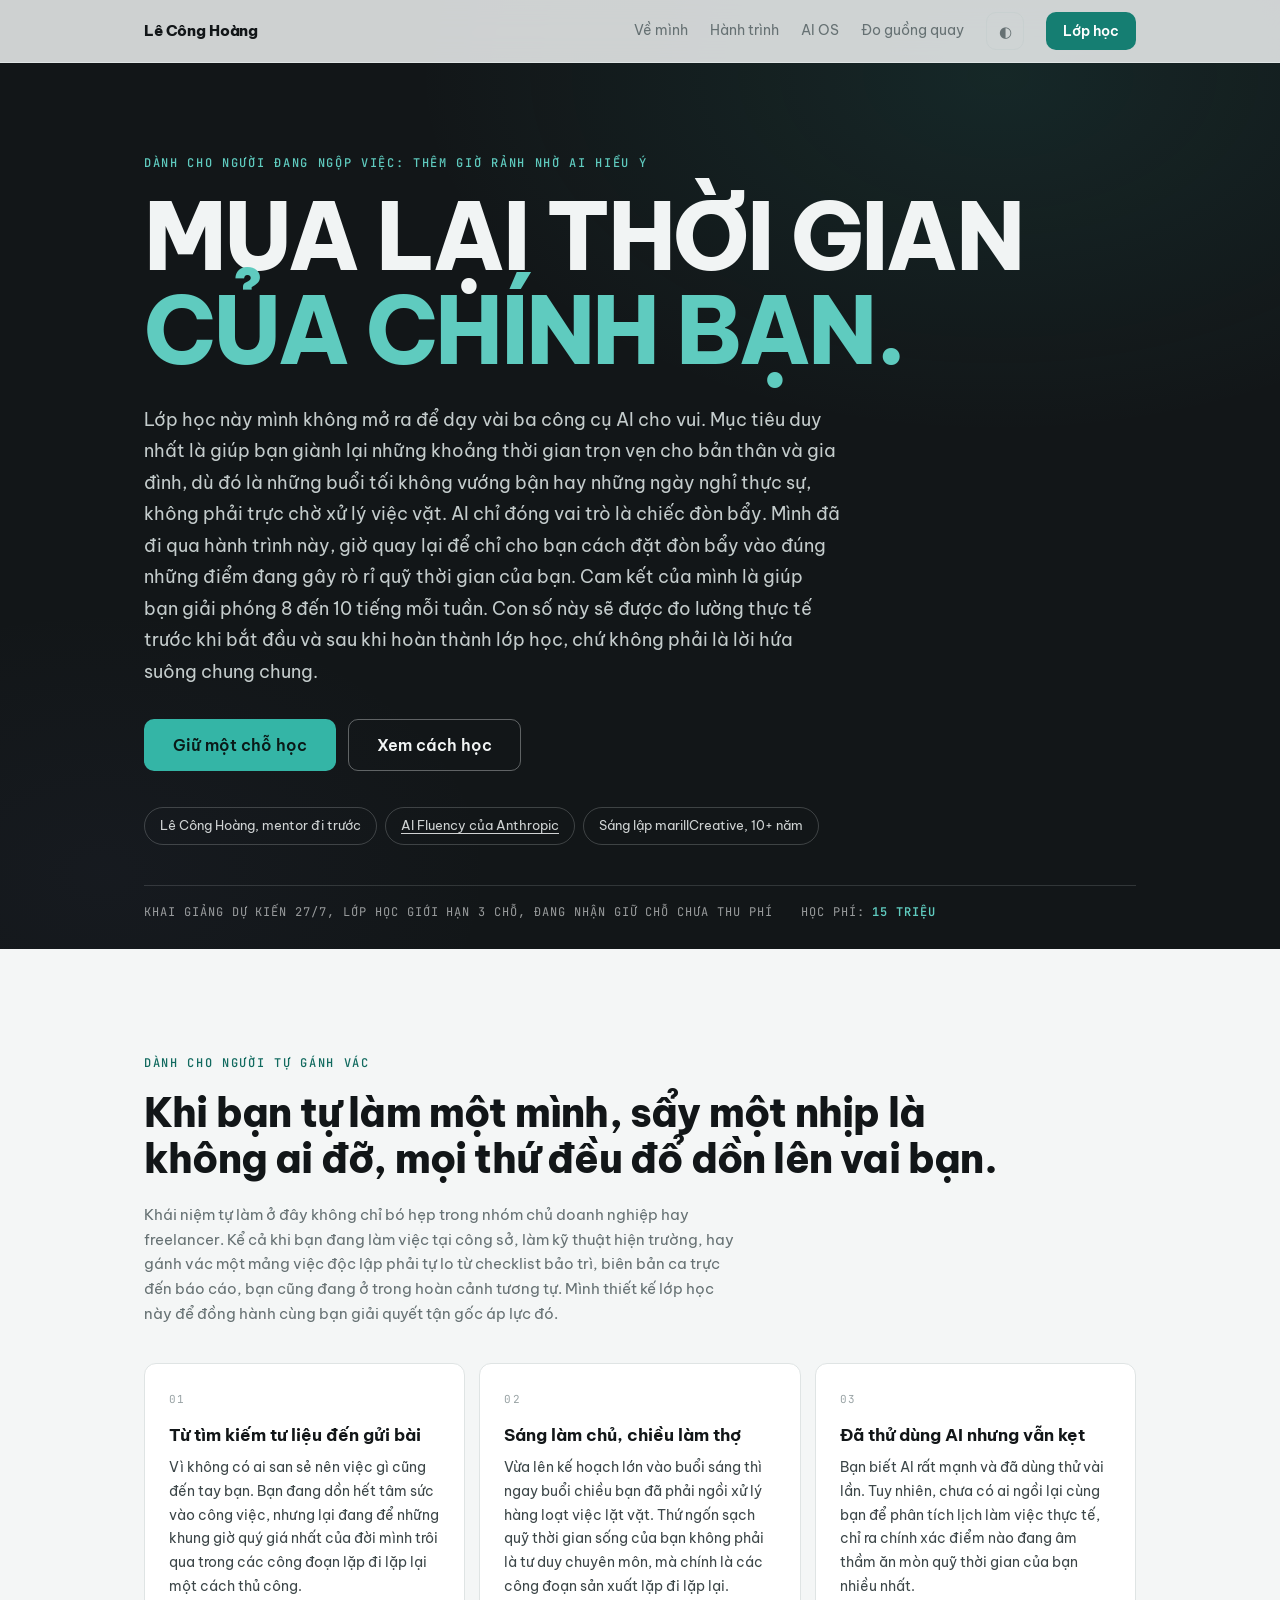
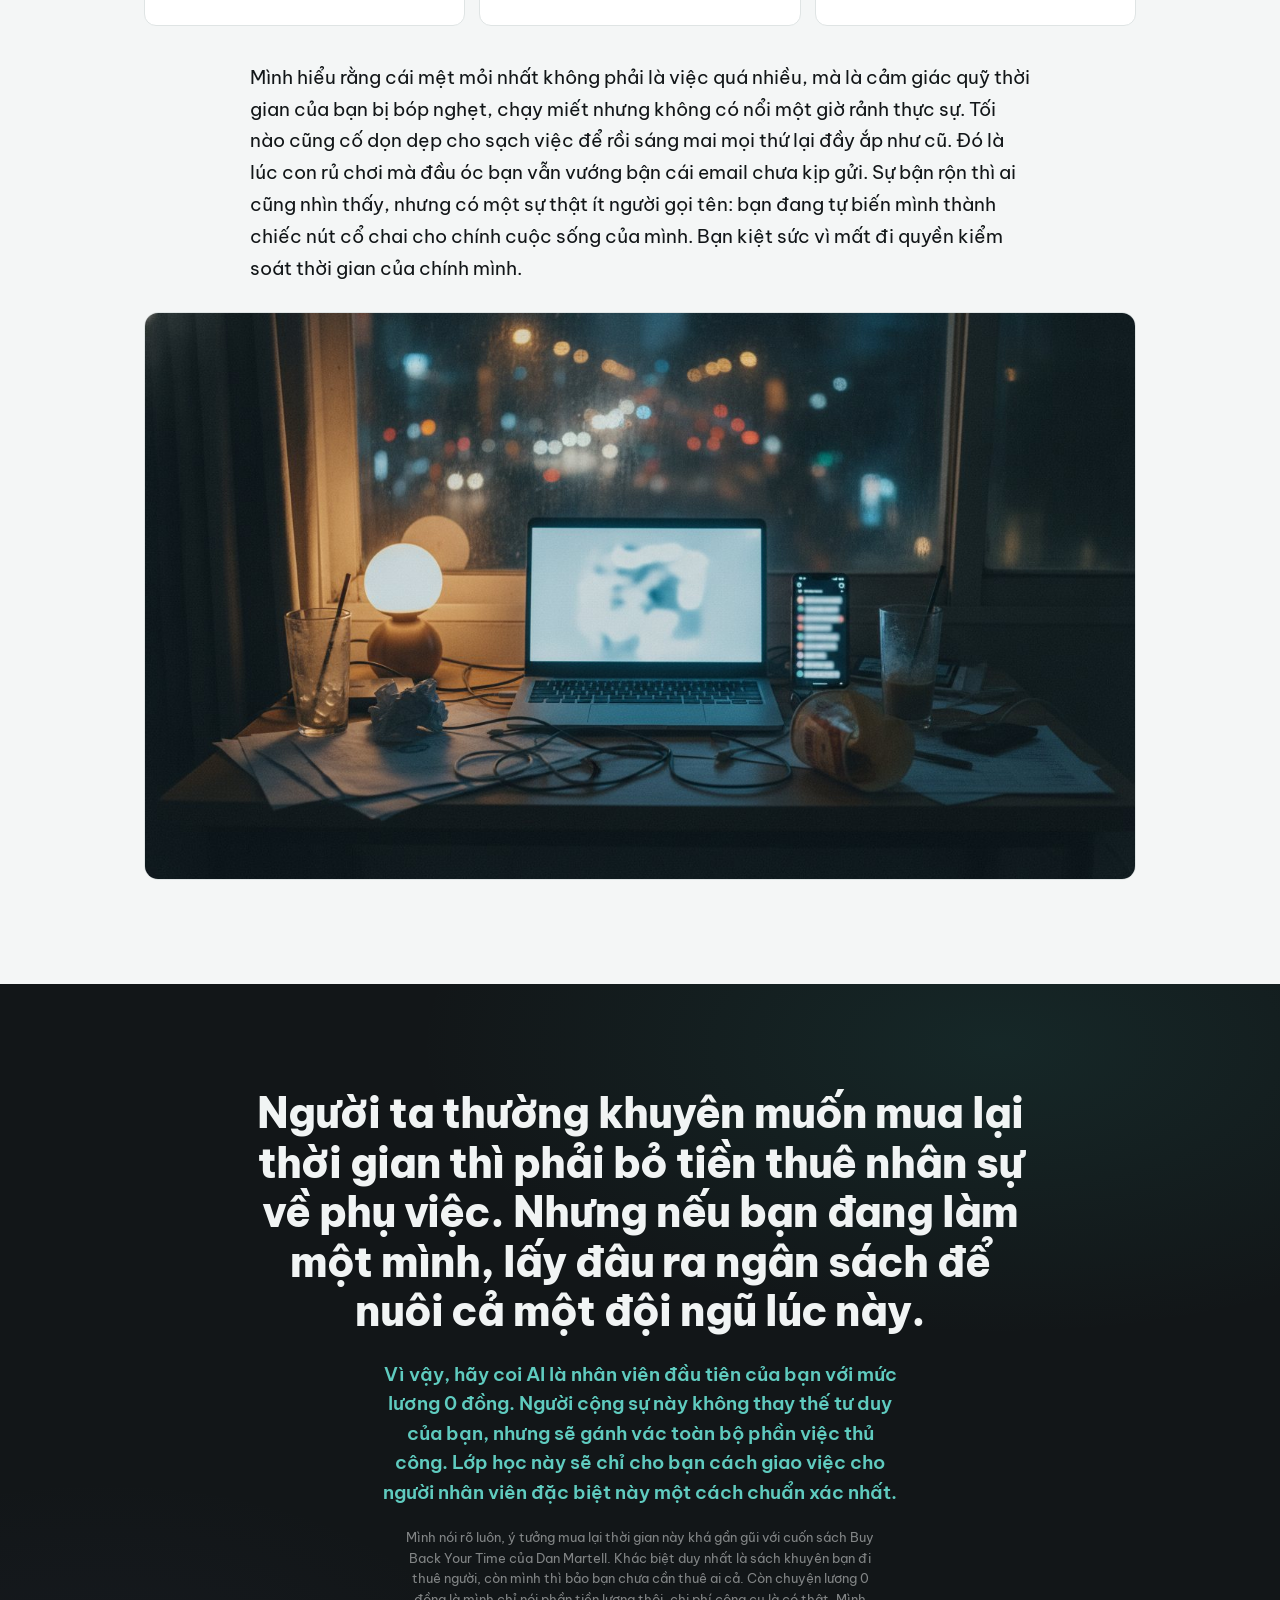
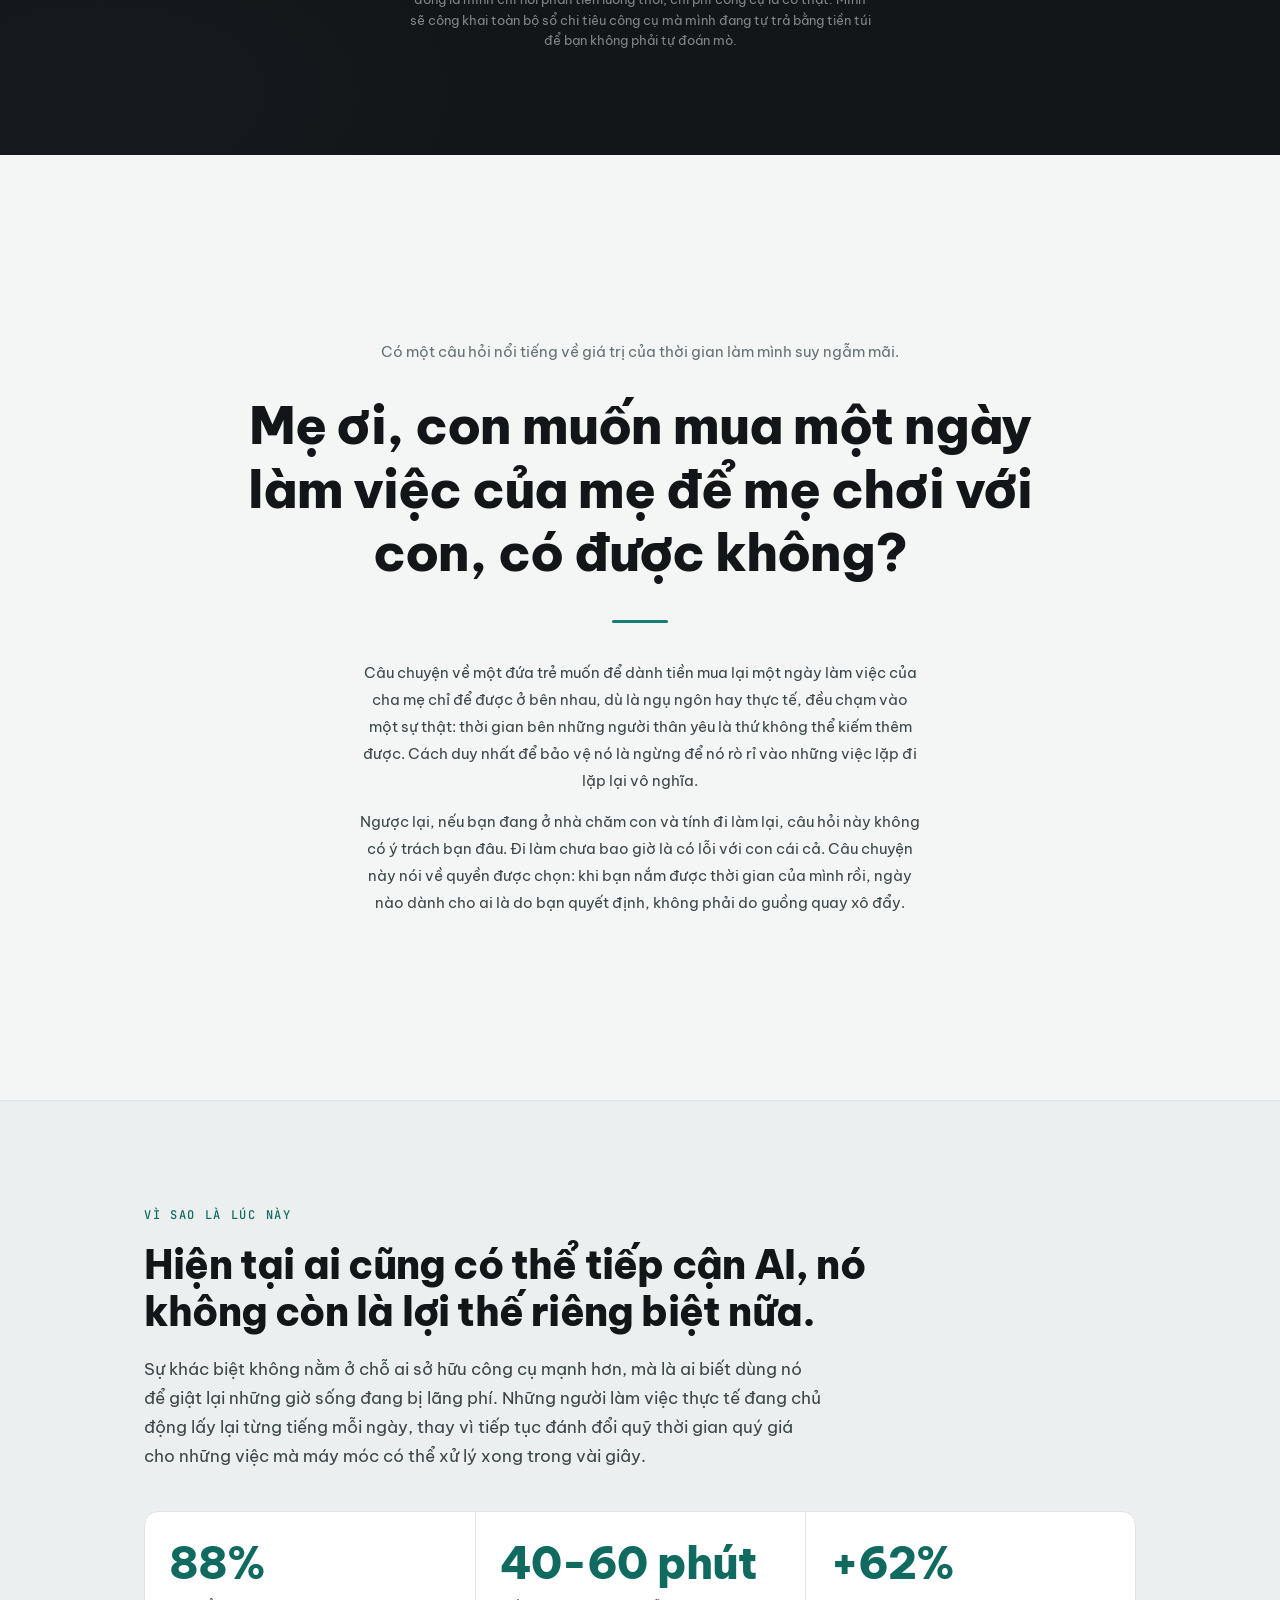
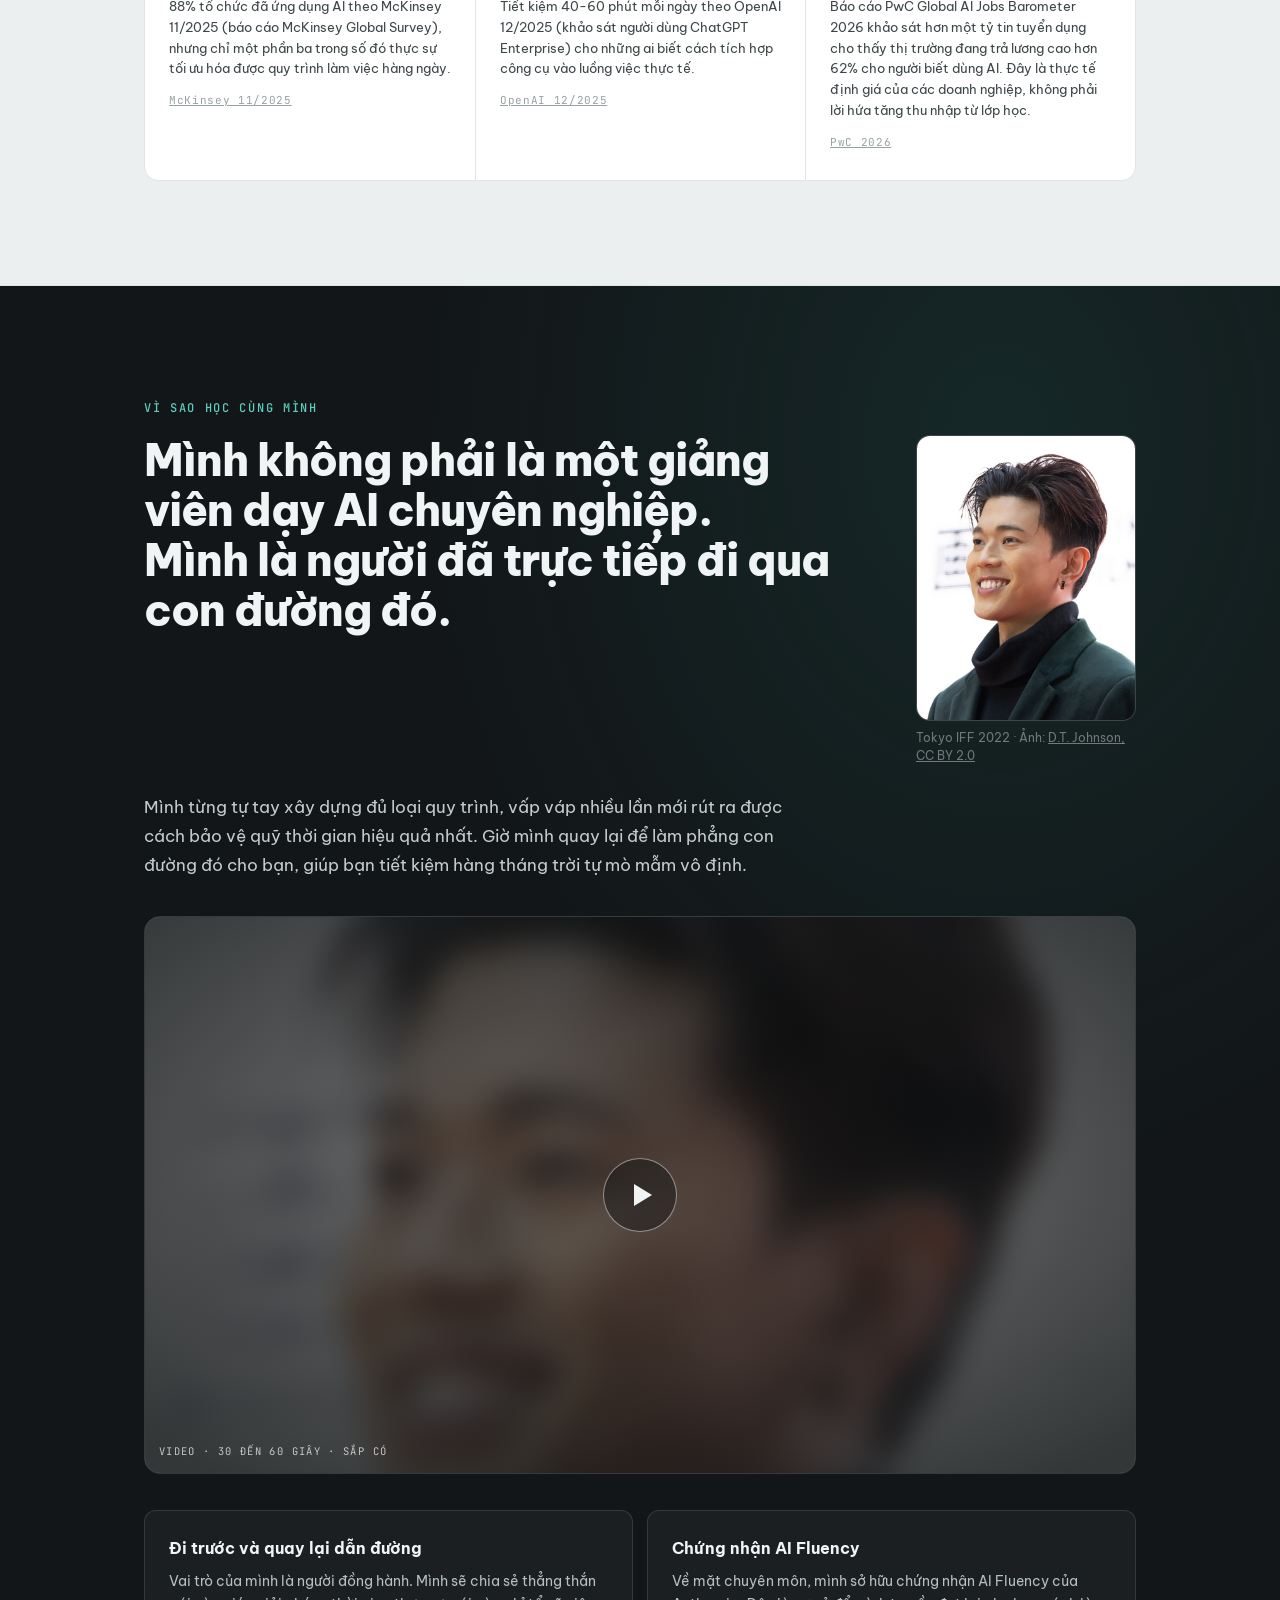
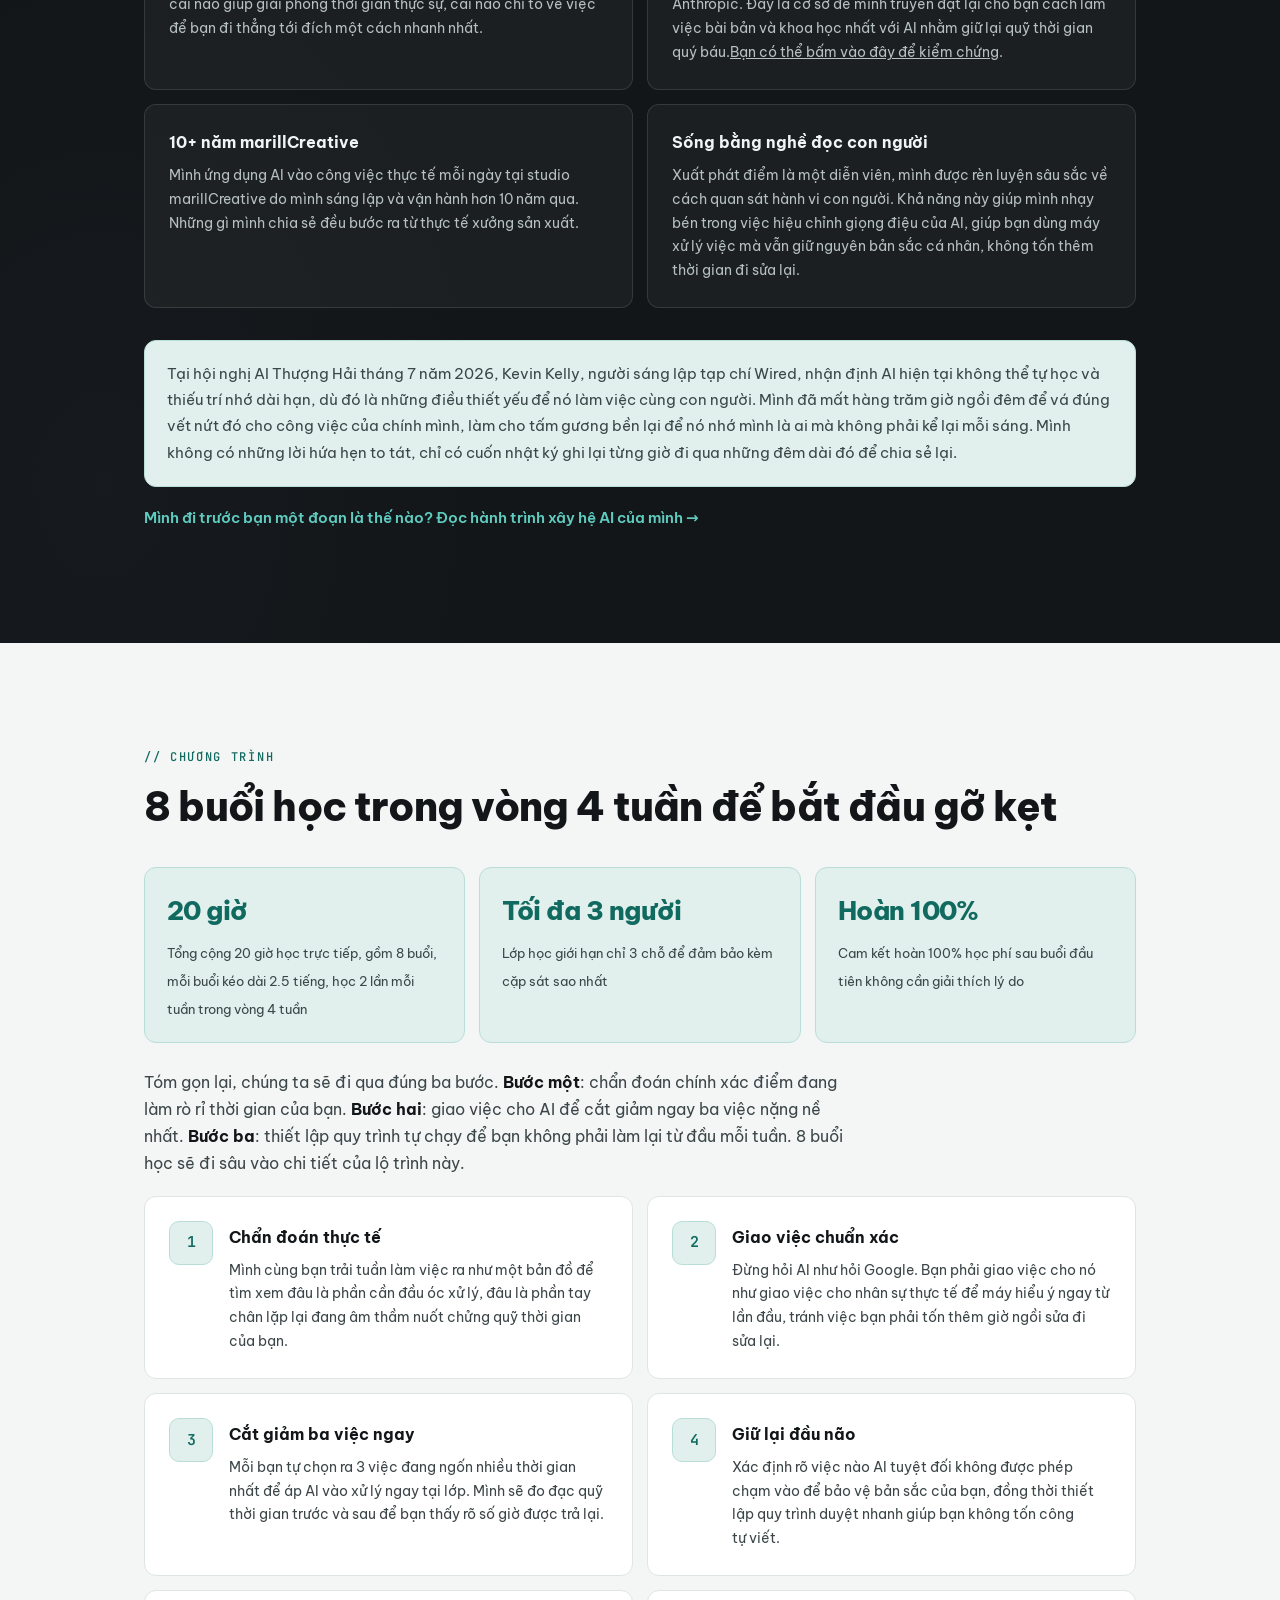
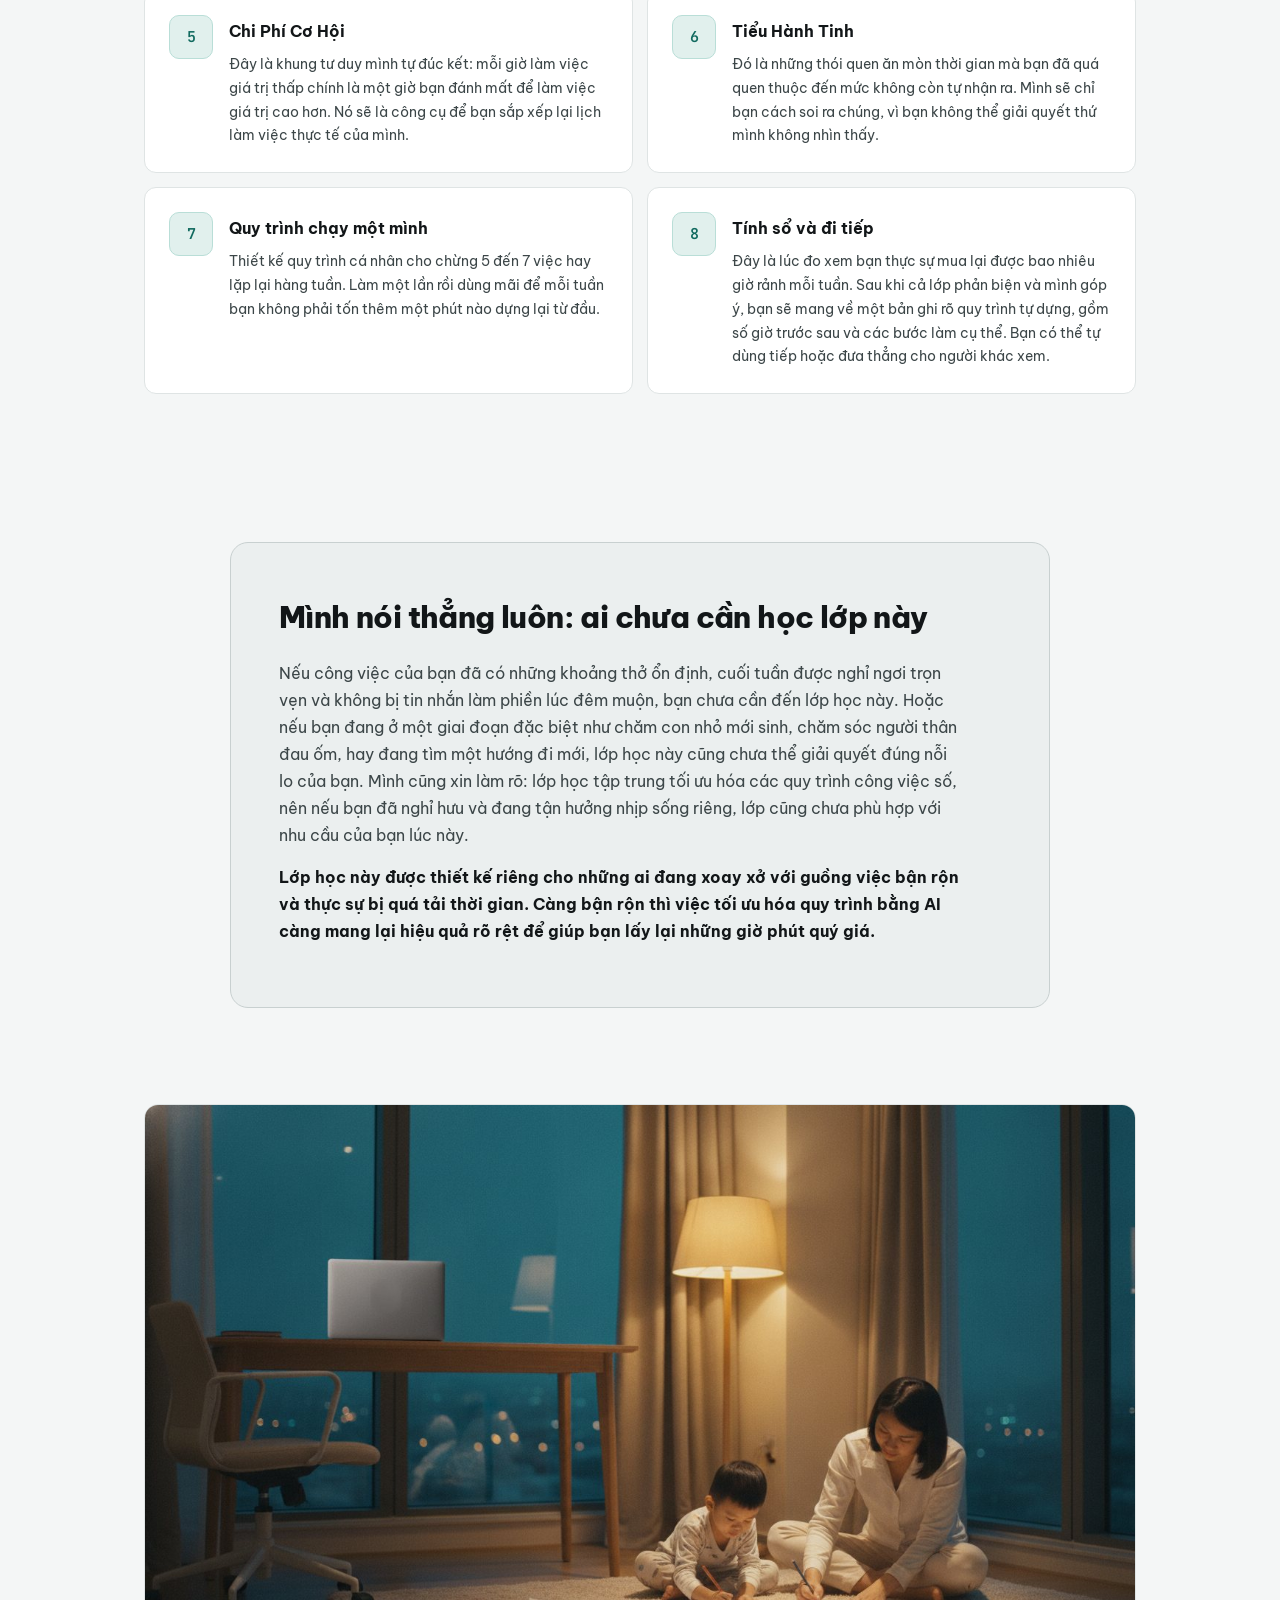
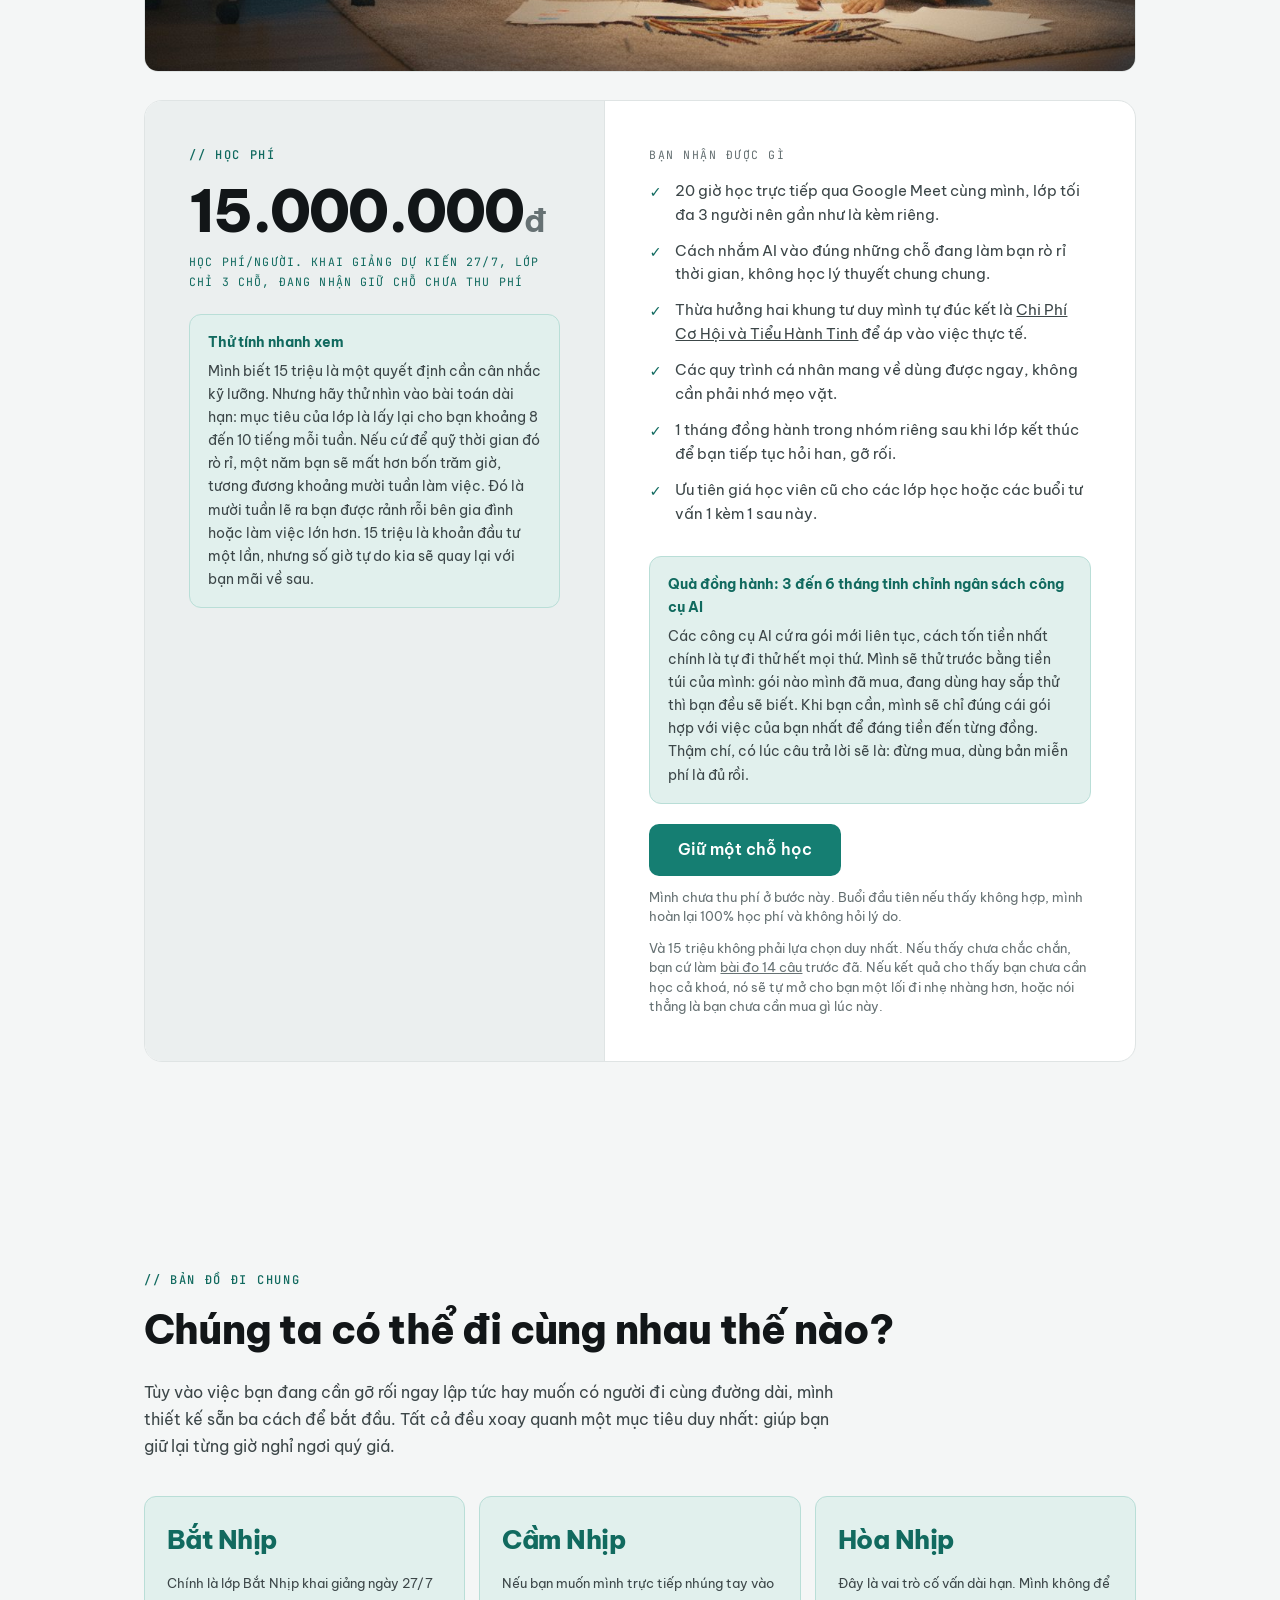
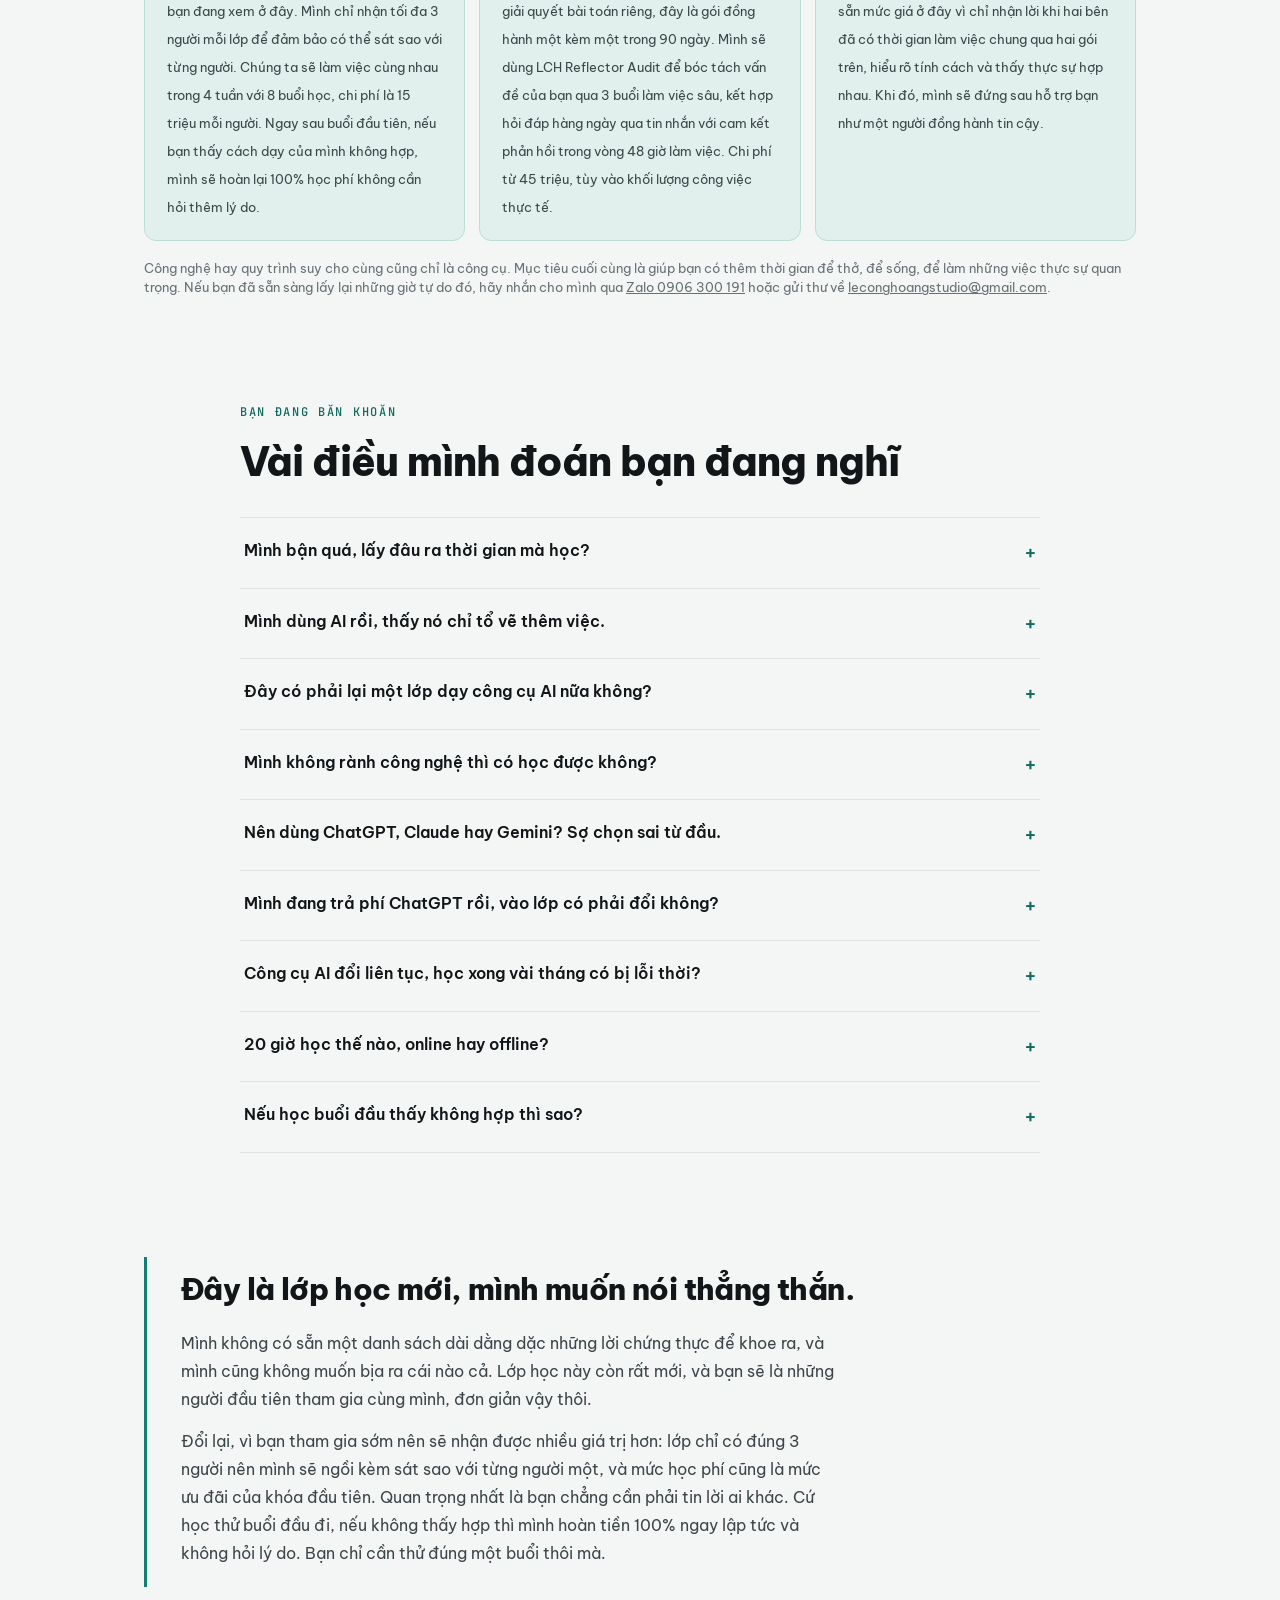
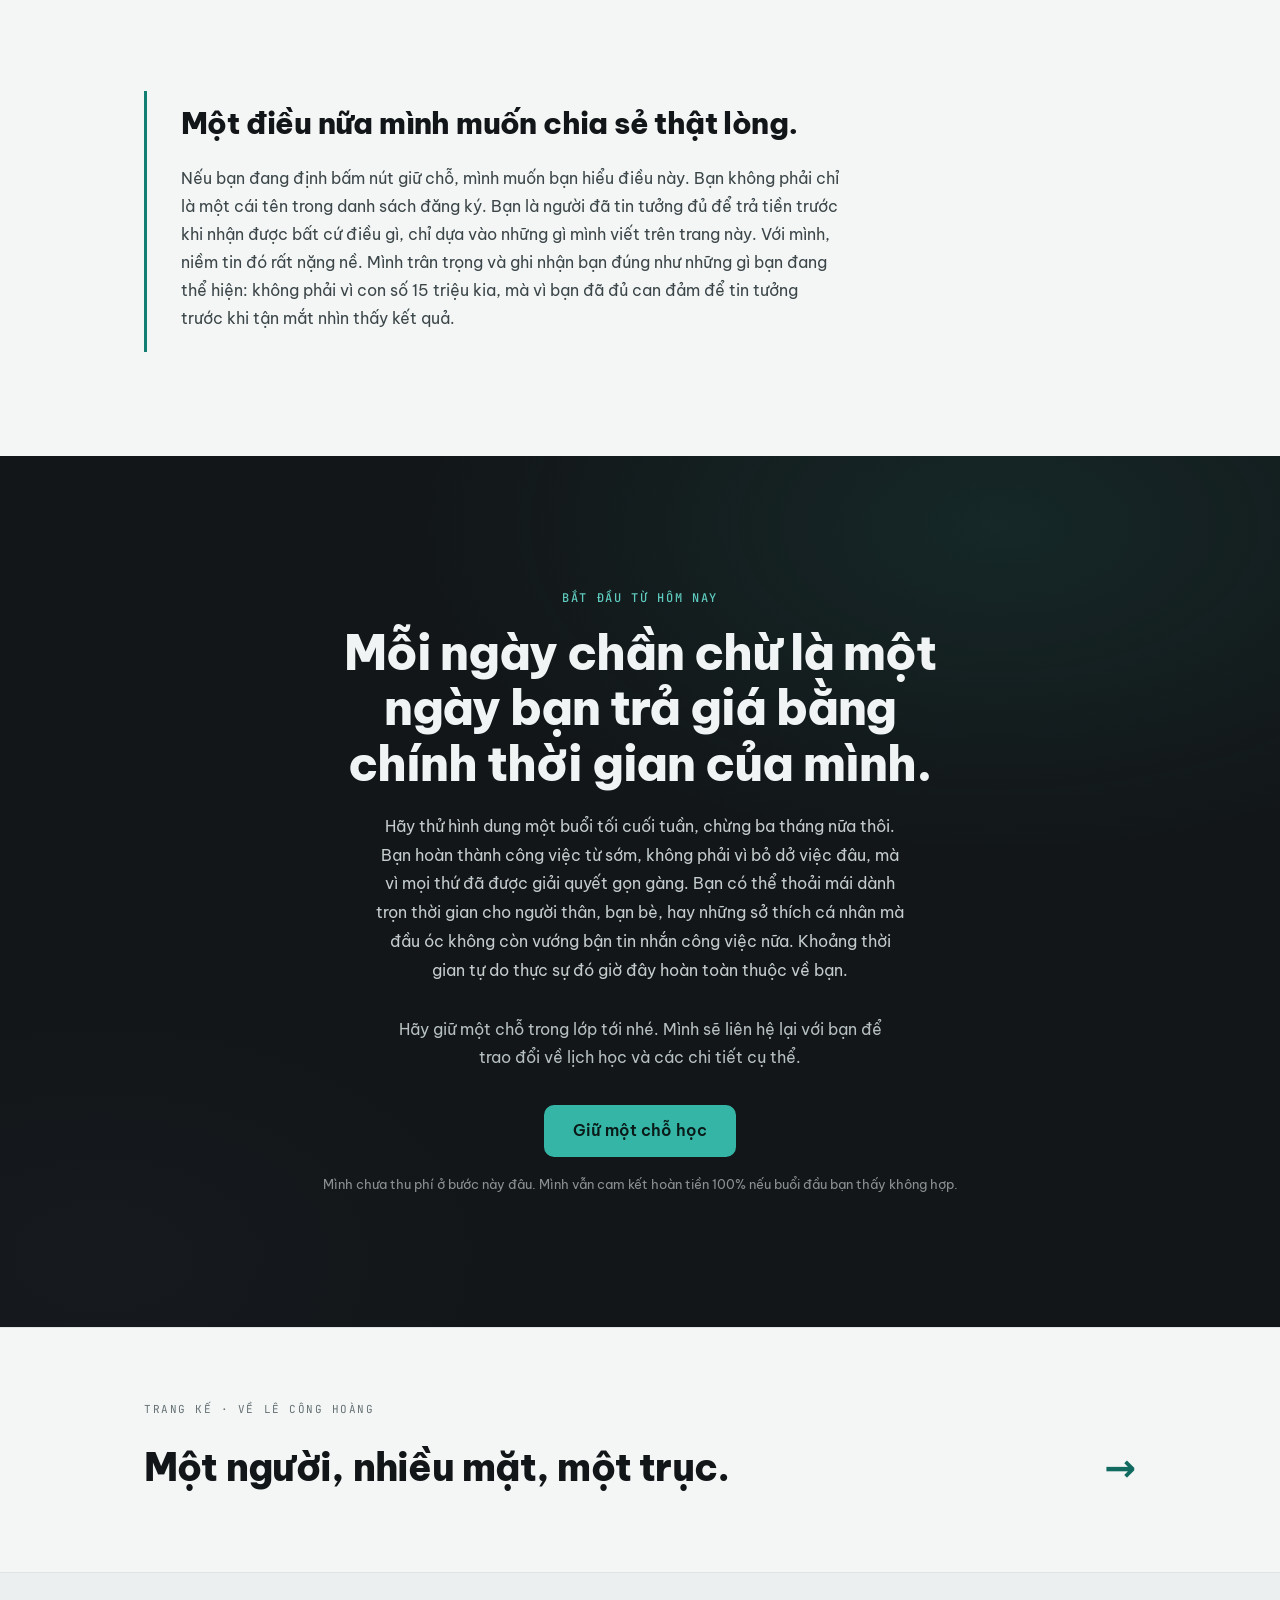
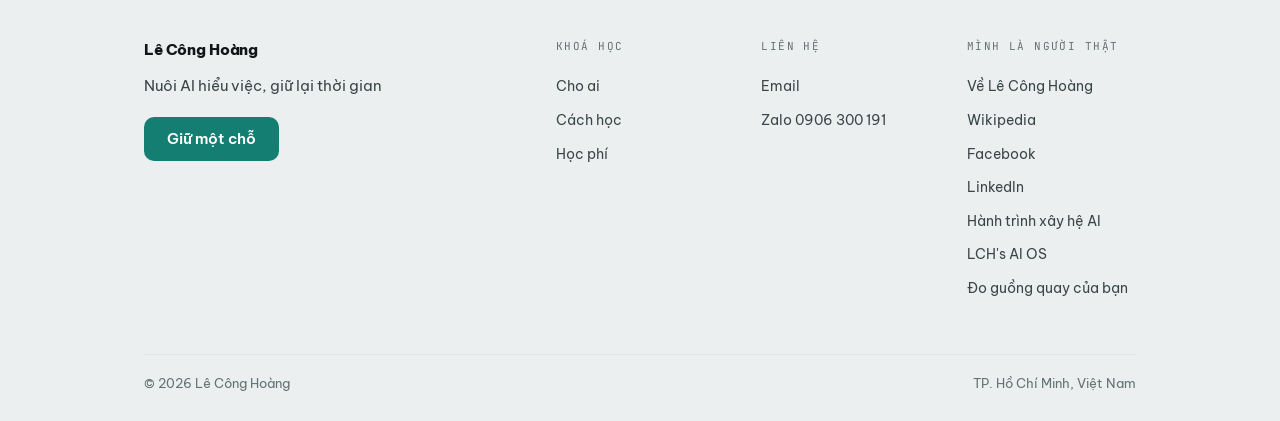
==== commit 9c42f2cd: "Cap nhat so PwC 2026 (56 -> 62%, giu dung ban chat tuong quan khong hua tang luong), doi ra buoi 8 t" ====
--- a/index.html
+++ b/index.html
@@ -125,7 +125,7 @@
       <div class="c-stats">
         <div class="c-stat"><b>88%</b><span>88% tổ chức đã ứng dụng AI theo McKinsey 11/2025 (báo cáo McKinsey Global Survey), nhưng chỉ một phần ba trong số đó thực sự tối ưu hóa được quy trình làm việc hàng ngày.</span><i><a href="https://www.mckinsey.com/capabilities/quantumblack/our-insights/the-state-of-ai" target="_blank" rel="noopener">McKinsey 11/2025</a></i></div>
         <div class="c-stat"><b>40-60 phút</b><span>Tiết kiệm 40-60 phút mỗi ngày theo OpenAI 12/2025 (khảo sát người dùng ChatGPT Enterprise) cho những ai biết cách tích hợp công cụ vào luồng việc thực tế.</span><i><a href="https://openai.com/index/the-state-of-enterprise-ai-2025-report/" target="_blank" rel="noopener">OpenAI 12/2025</a></i></div>
-        <div class="c-stat"><b>+56%</b><span>Tăng 56% cơ hội cải thiện thu nhập theo PwC 2025 (báo cáo Global AI Jobs Barometer) cho những nhân sự sở hữu kỹ năng AI thực tiễn.</span><i><a href="https://www.pwc.com/gx/en/news-room/press-releases/2025/ai-linked-to-a-fourfold-increase-in-productivity-growth.html" target="_blank" rel="noopener">PwC 2025</a></i></div>
+        <div class="c-stat"><b>+62%</b><span>Báo cáo PwC Global AI Jobs Barometer 2026 khảo sát hơn một tỷ tin tuyển dụng cho thấy thị trường đang trả lương cao hơn 62% cho người biết dùng AI. Đây là thực tế định giá của các doanh nghiệp, không phải lời hứa tăng thu nhập từ lớp học.</span><i><a href="https://www.pwc.com/gx/en/services/ai/ai-jobs-barometer.html" target="_blank" rel="noopener">PwC 2026</a></i></div>
       </div>
     </div>
   </section>
@@ -166,6 +166,7 @@
           <p>Xuất phát điểm là một diễn viên, mình được rèn luyện sâu sắc về cách quan sát hành vi con người. Khả năng này giúp mình nhạy bén trong việc hiệu chỉnh giọng điệu của AI, giúp bạn dùng máy xử lý việc mà vẫn giữ nguyên bản sắc cá nhân, không tốn thêm thời gian đi sửa lại.</p>
         </div>
       </div>
+      <p class="c-why-note">Tại hội nghị AI Thượng Hải tháng 7 năm 2026, Kevin Kelly, người sáng lập tạp chí Wired, nhận định AI hiện tại không thể tự học và thiếu trí nhớ dài hạn, dù đó là những điều thiết yếu để nó làm việc cùng con người. Mình đã mất hàng trăm giờ ngồi đêm để vá đúng vết nứt đó cho công việc của chính mình, làm cho tấm gương bền lại để nó nhớ mình là ai mà không phải kể lại mỗi sáng. Mình không có những lời hứa hẹn to tát, chỉ có cuốn nhật ký ghi lại từng giờ đi qua những đêm dài đó để chia sẻ lại.</p>
       <p class="c-why-more"><a href="ai-journey.html">Mình đi trước bạn một đoạn là thế nào? Đọc hành trình xây hệ AI của mình →</a></p>
     </div>
   </section>
@@ -220,7 +221,7 @@
         <div class="c-pillar">
           <span class="c-pillar-n">8</span>
           <div><h3>Tính sổ và đi tiếp</h3>
-          <p>Đây là lúc đo lường xem bạn đã thực sự mua lại được bao nhiêu giờ rảnh mỗi tuần so với trước khi học. Mỗi người trình bày, cả lớp cùng phản biện rồi mình kết lại.</p></div>
+          <p>Đây là lúc đo xem bạn thực sự mua lại được bao nhiêu giờ rảnh mỗi tuần. Sau khi cả lớp phản biện và mình góp ý, bạn sẽ mang về một bản ghi rõ quy trình tự dựng, gồm số giờ trước sau và các bước làm cụ thể. Bạn có thể tự dùng tiếp hoặc đưa thẳng cho người khác xem.</p></div>
         </div>
       </div>
     </div>
--- a/styles.css
+++ b/styles.css
@@ -408,7 +408,12 @@
 }
 .c-why-h{ font-size:15.5px; font-weight:700; color:#F1F4F4; margin-bottom:8px; }
 .c-why-card p{ margin:0; font-size:14px; line-height:1.7; color:#B7C0C0; }
-.c-why-more{ margin:32px 0 0; font-size:15px; }
+.c-why-note{
+  margin:32px 0 0; padding:20px 22px;
+  background:var(--turq-soft); border:1px solid var(--turq-line);
+  border-radius:var(--r-card); font-size:15px; line-height:1.75; color:var(--ink-2);
+}
+.c-why-more{ margin:18px 0 0; font-size:15px; }
 .c-why-more a{ color:#5FCBBF; font-weight:600; text-decoration:none; }
 .c-why-more a:hover{ text-decoration:underline; }
 
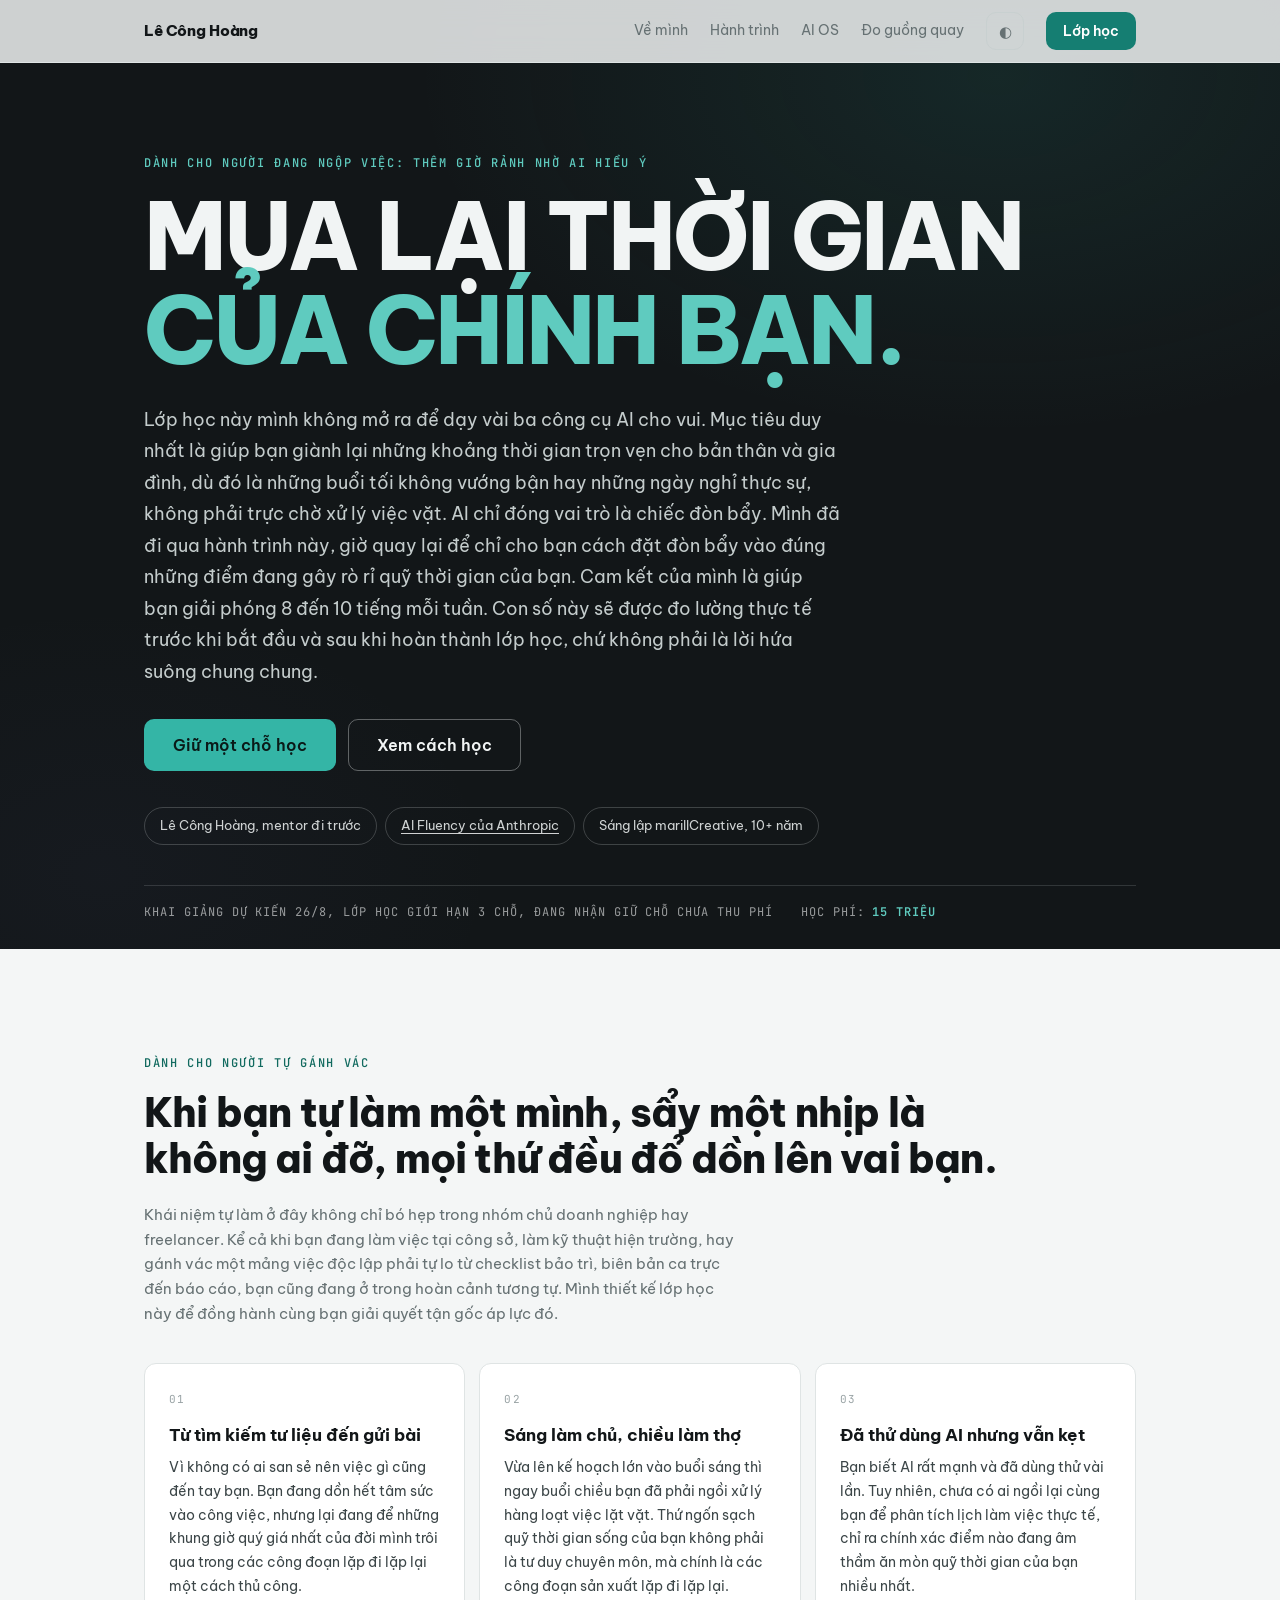
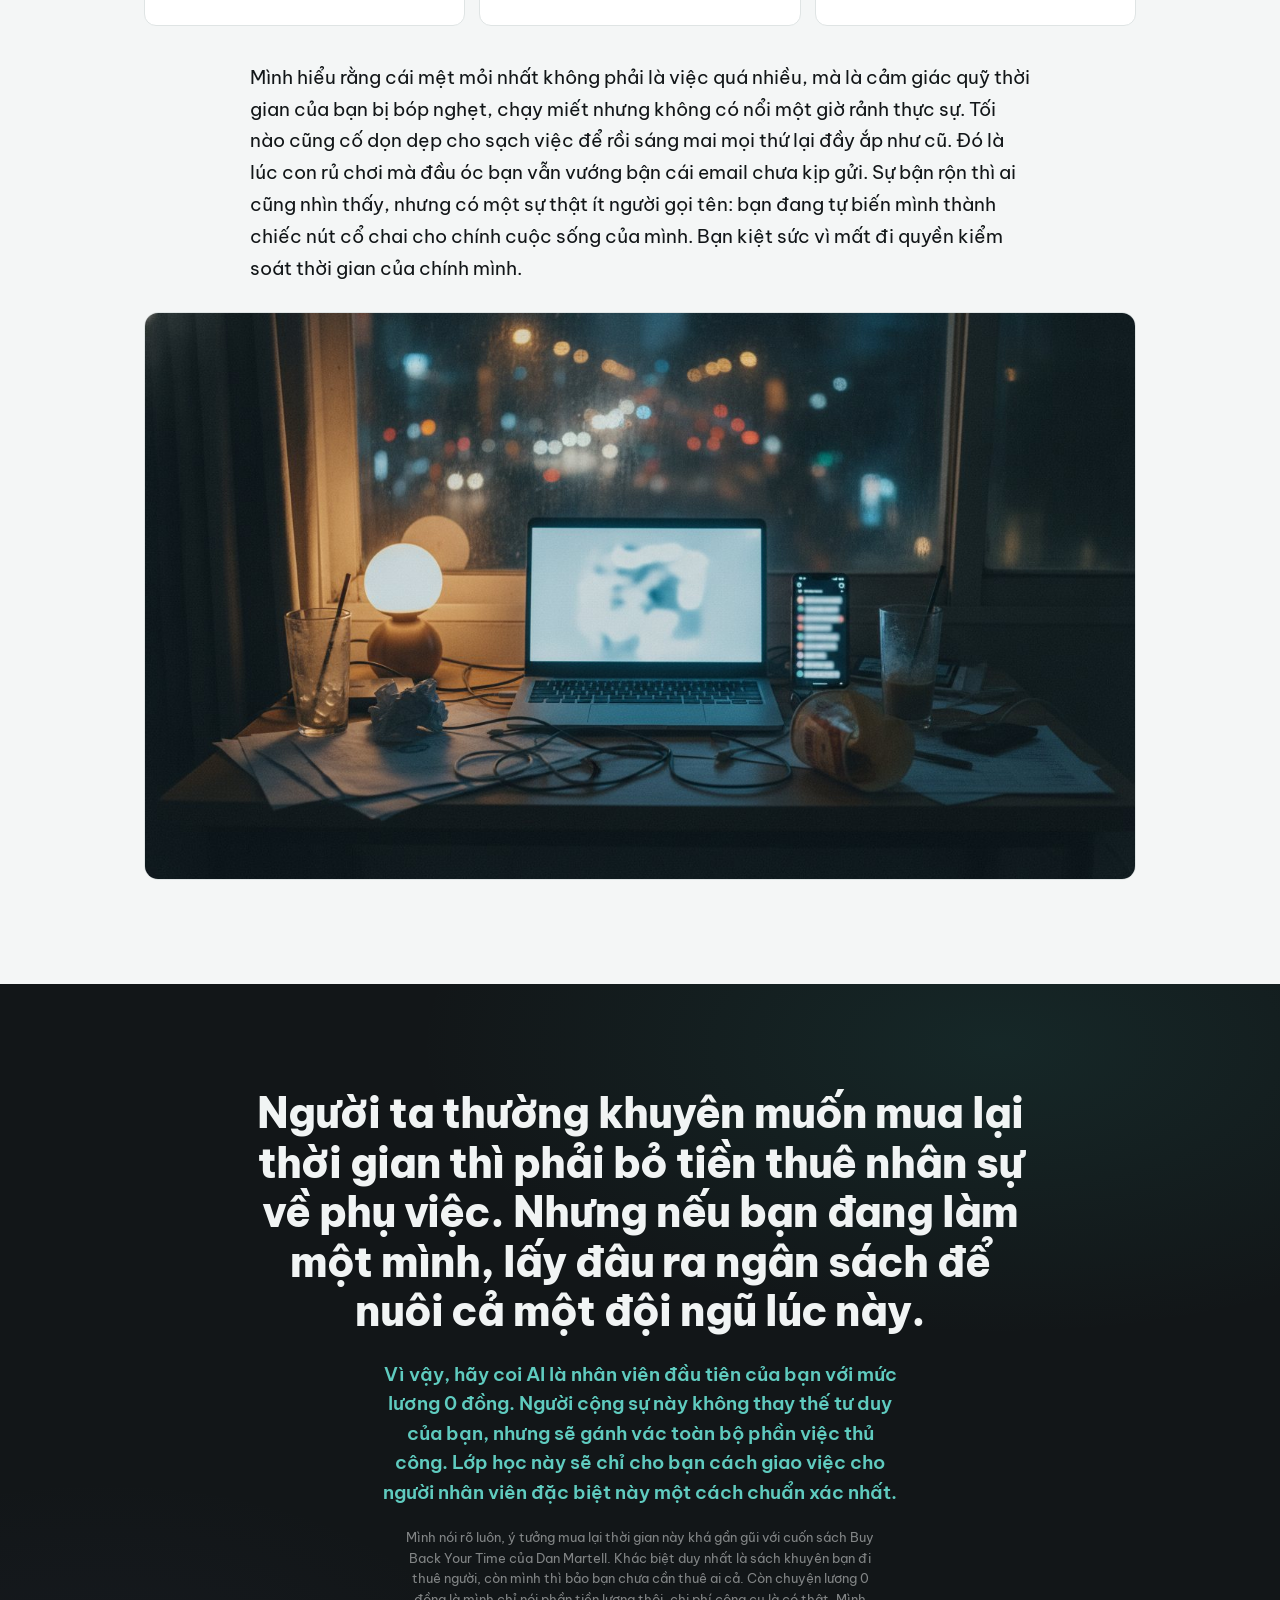
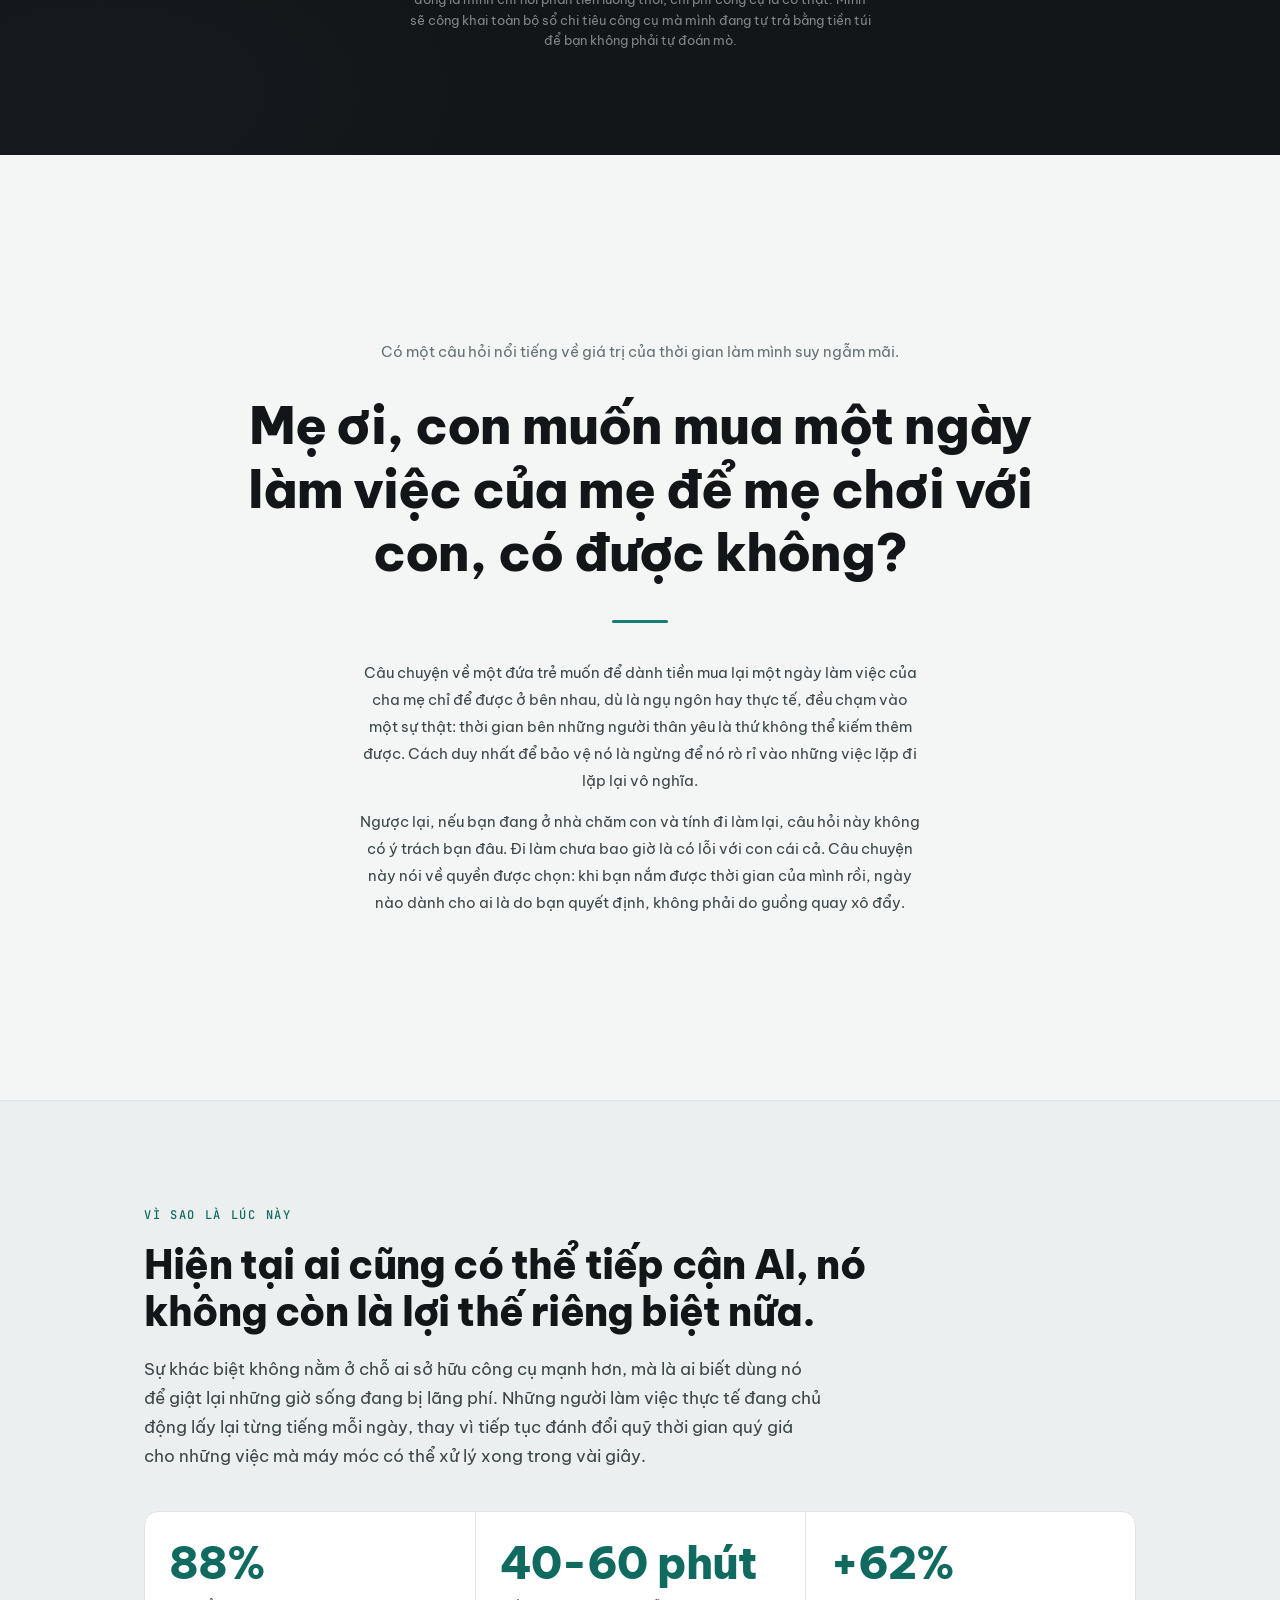
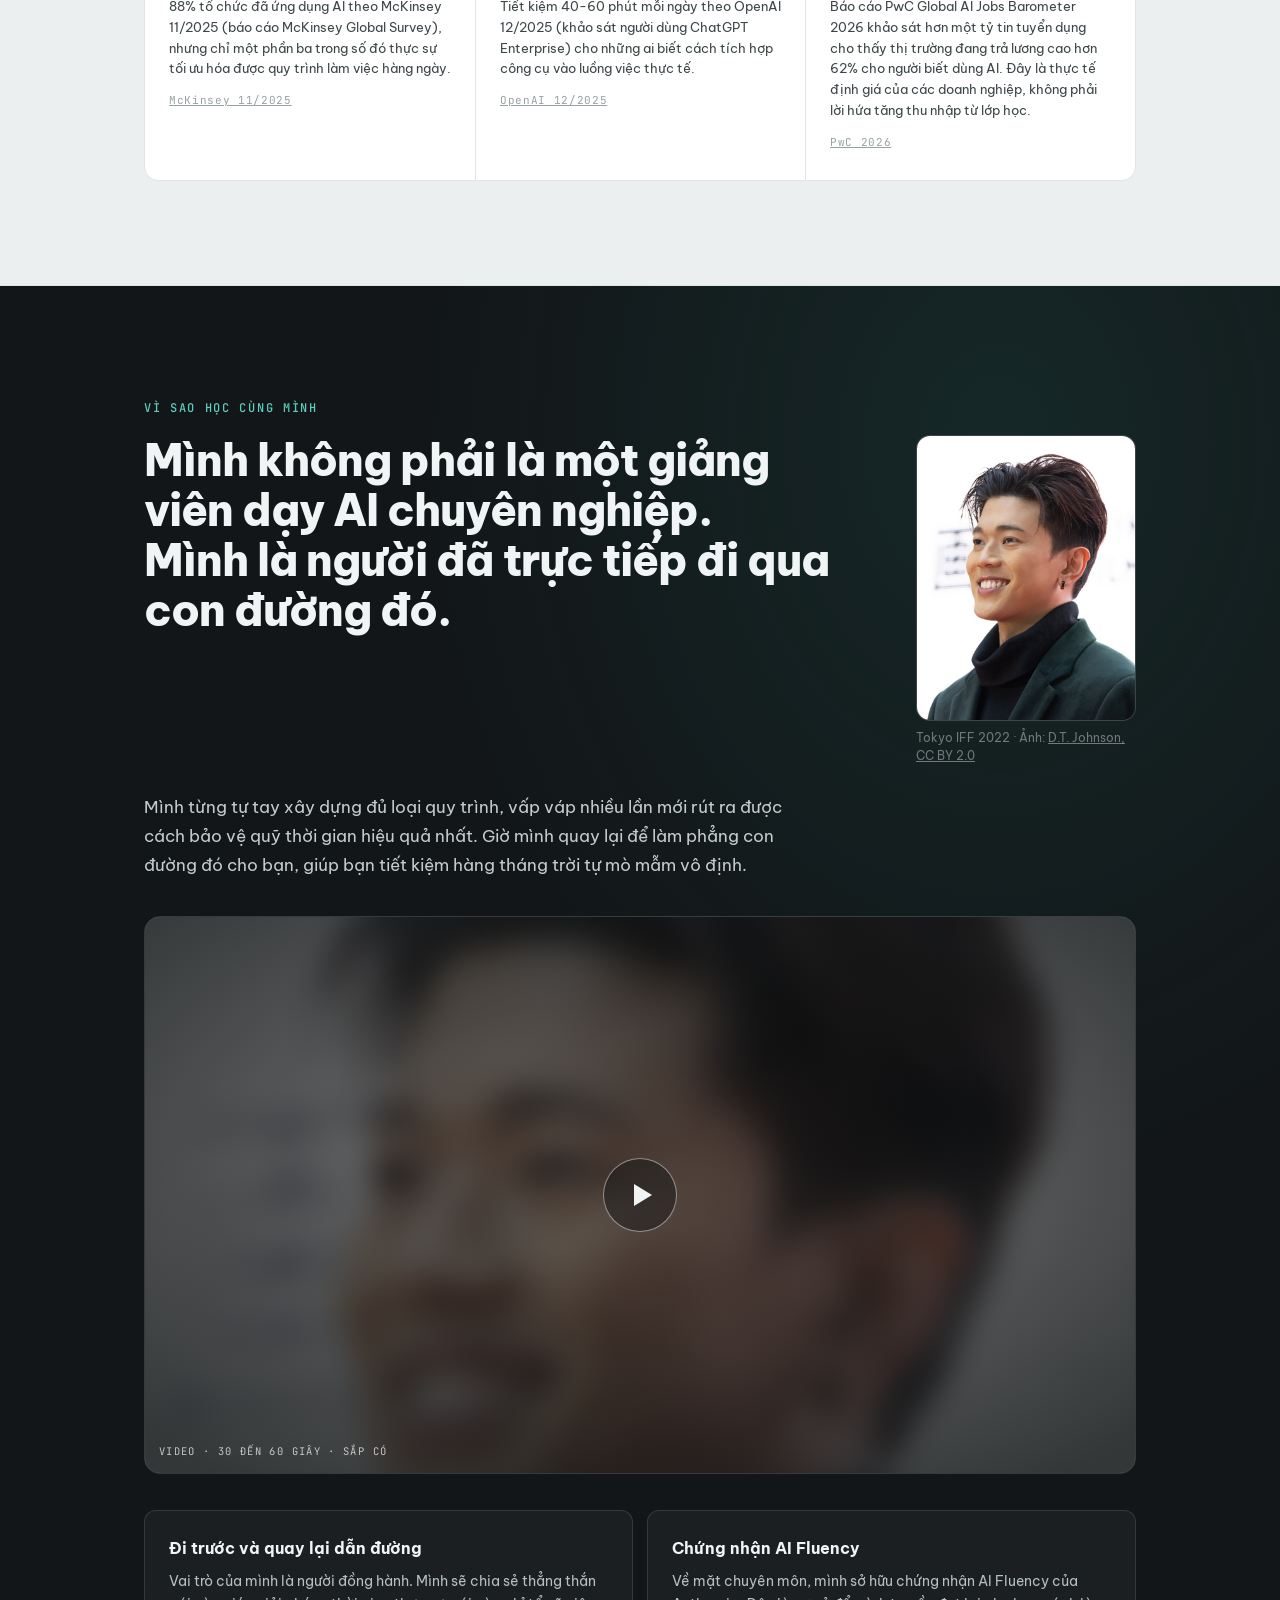
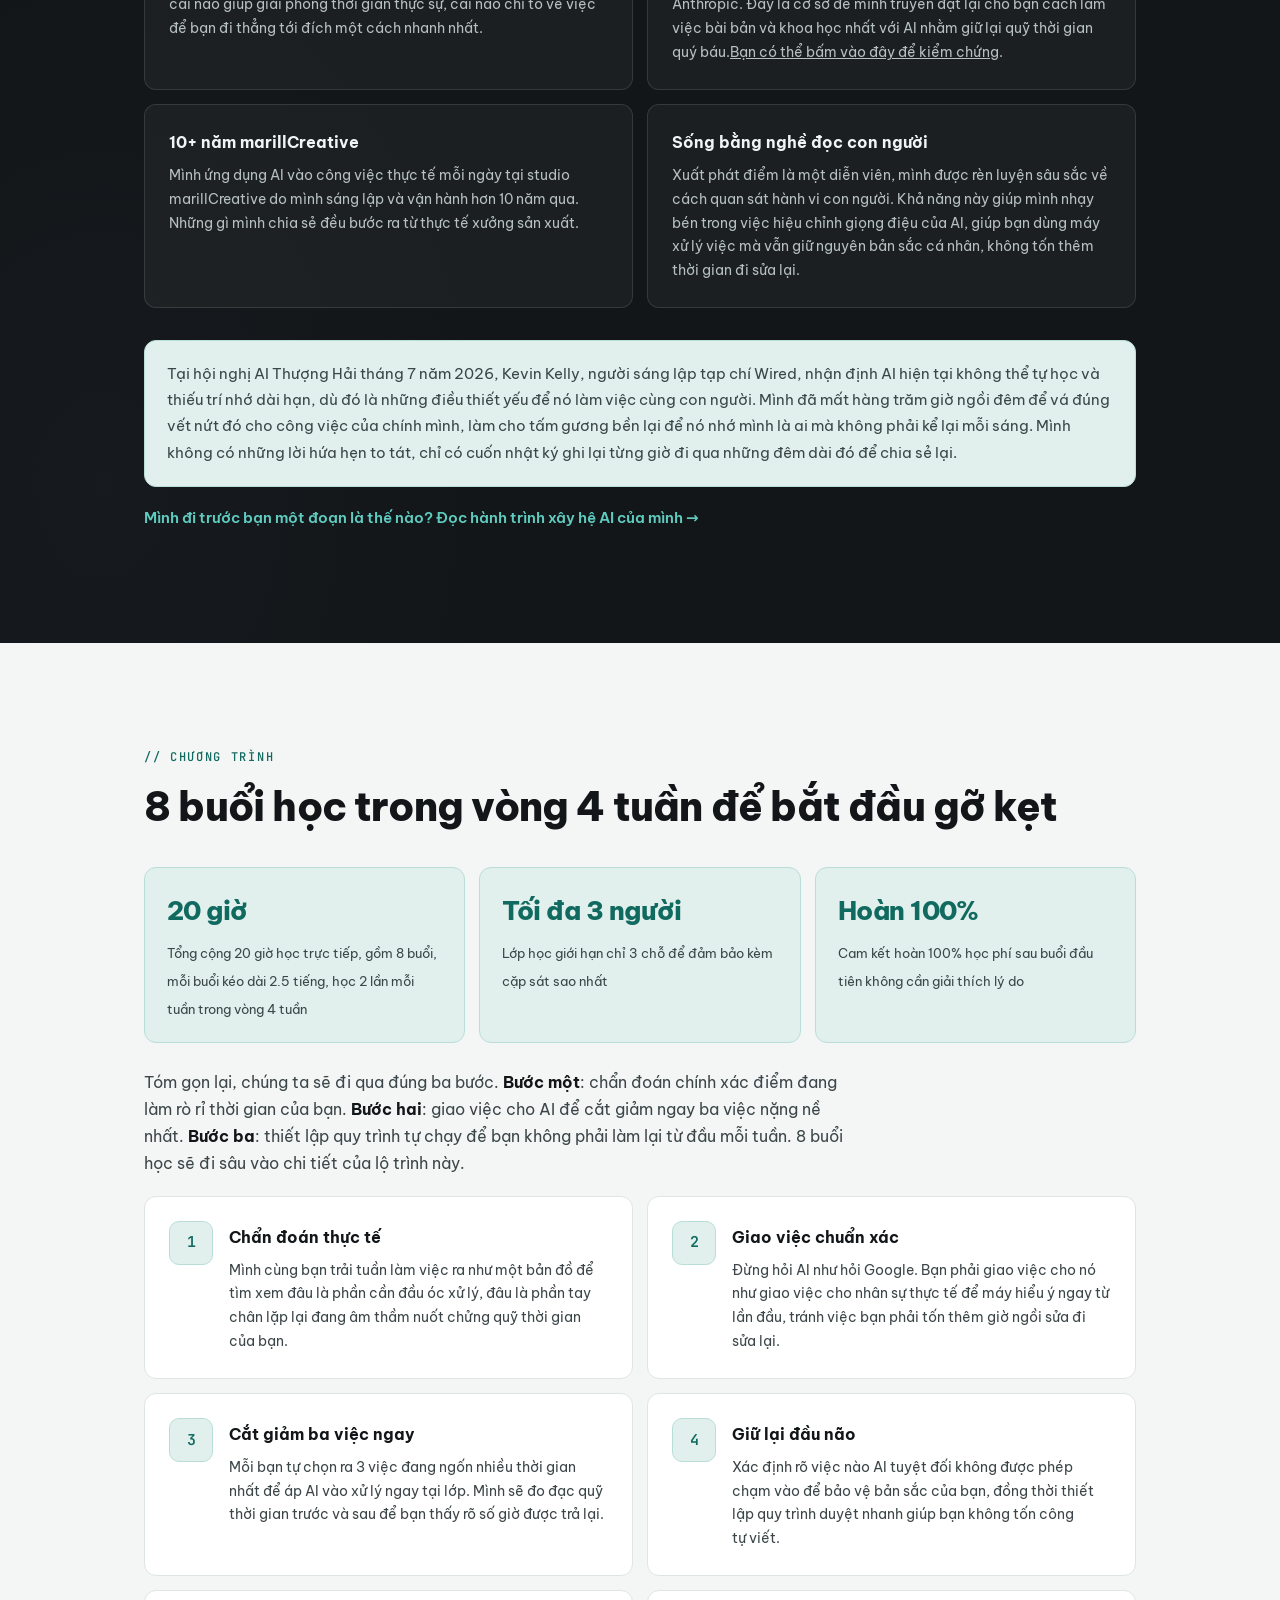
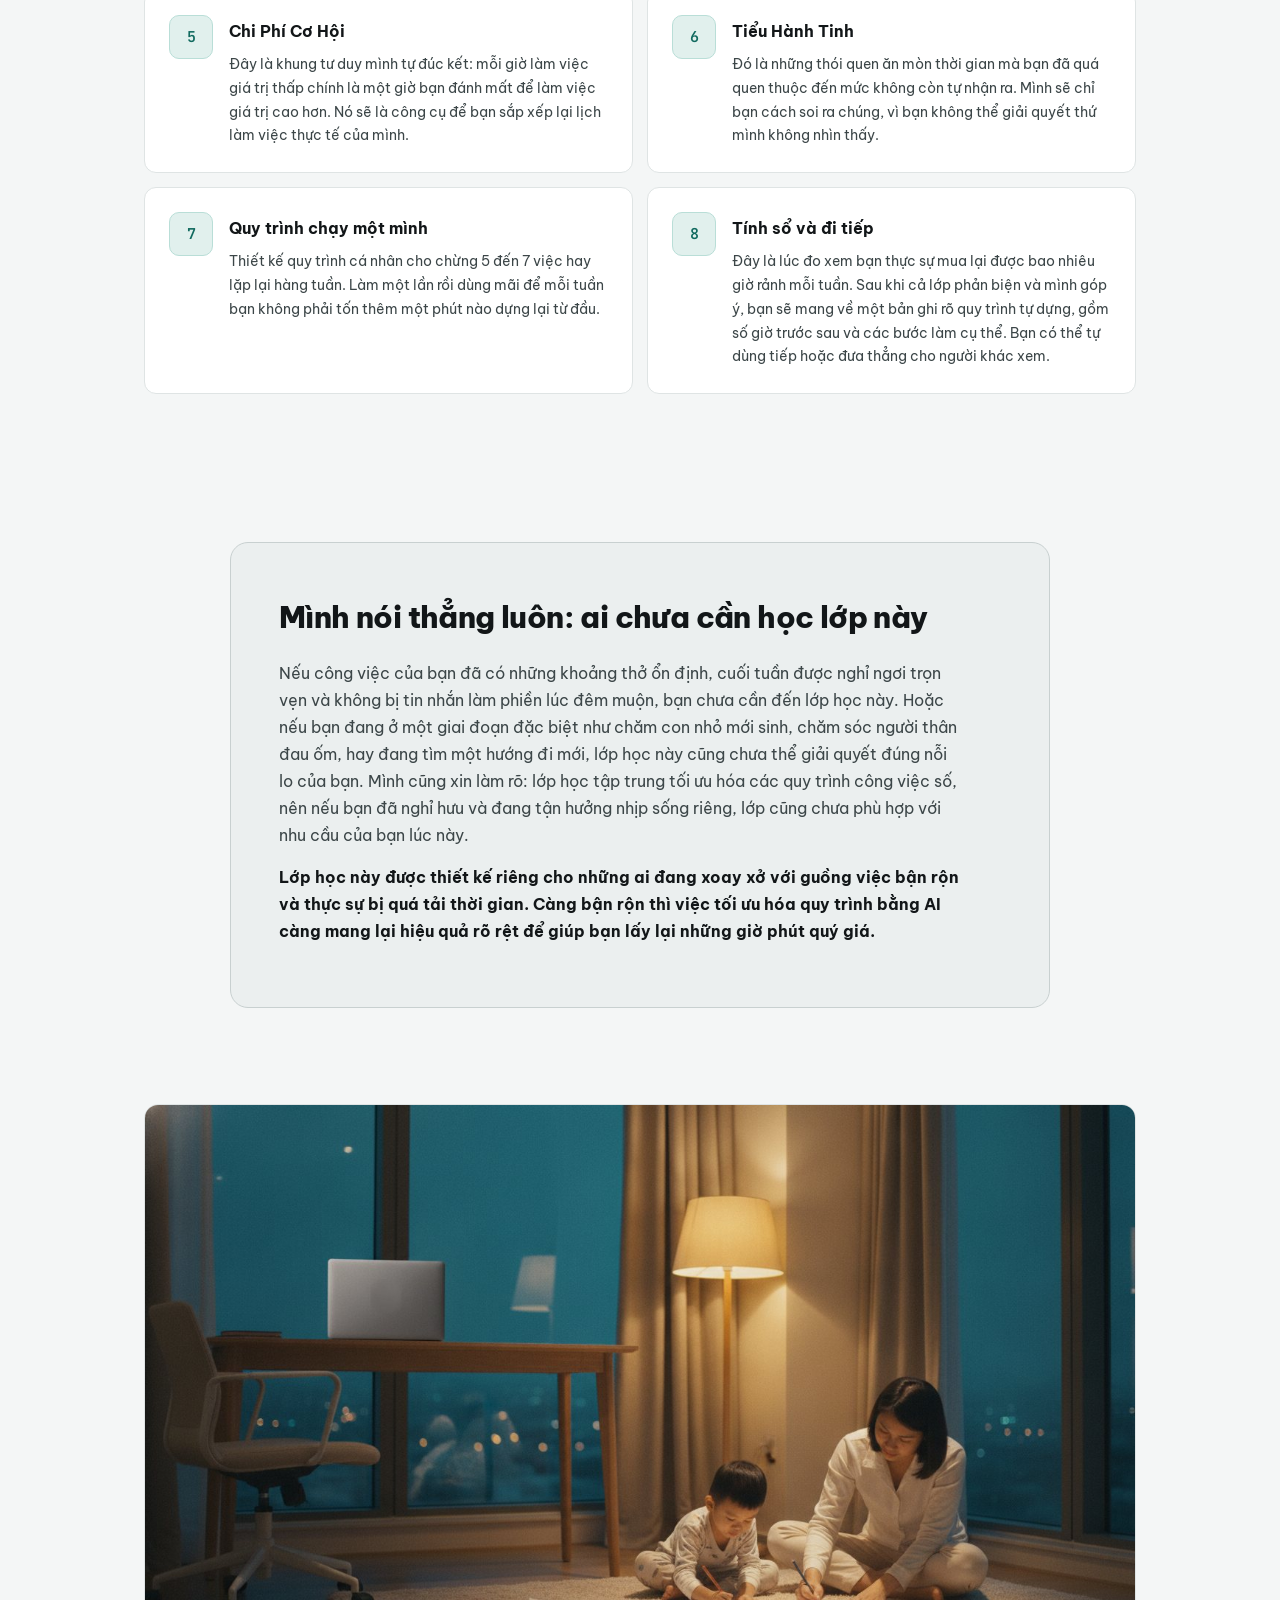
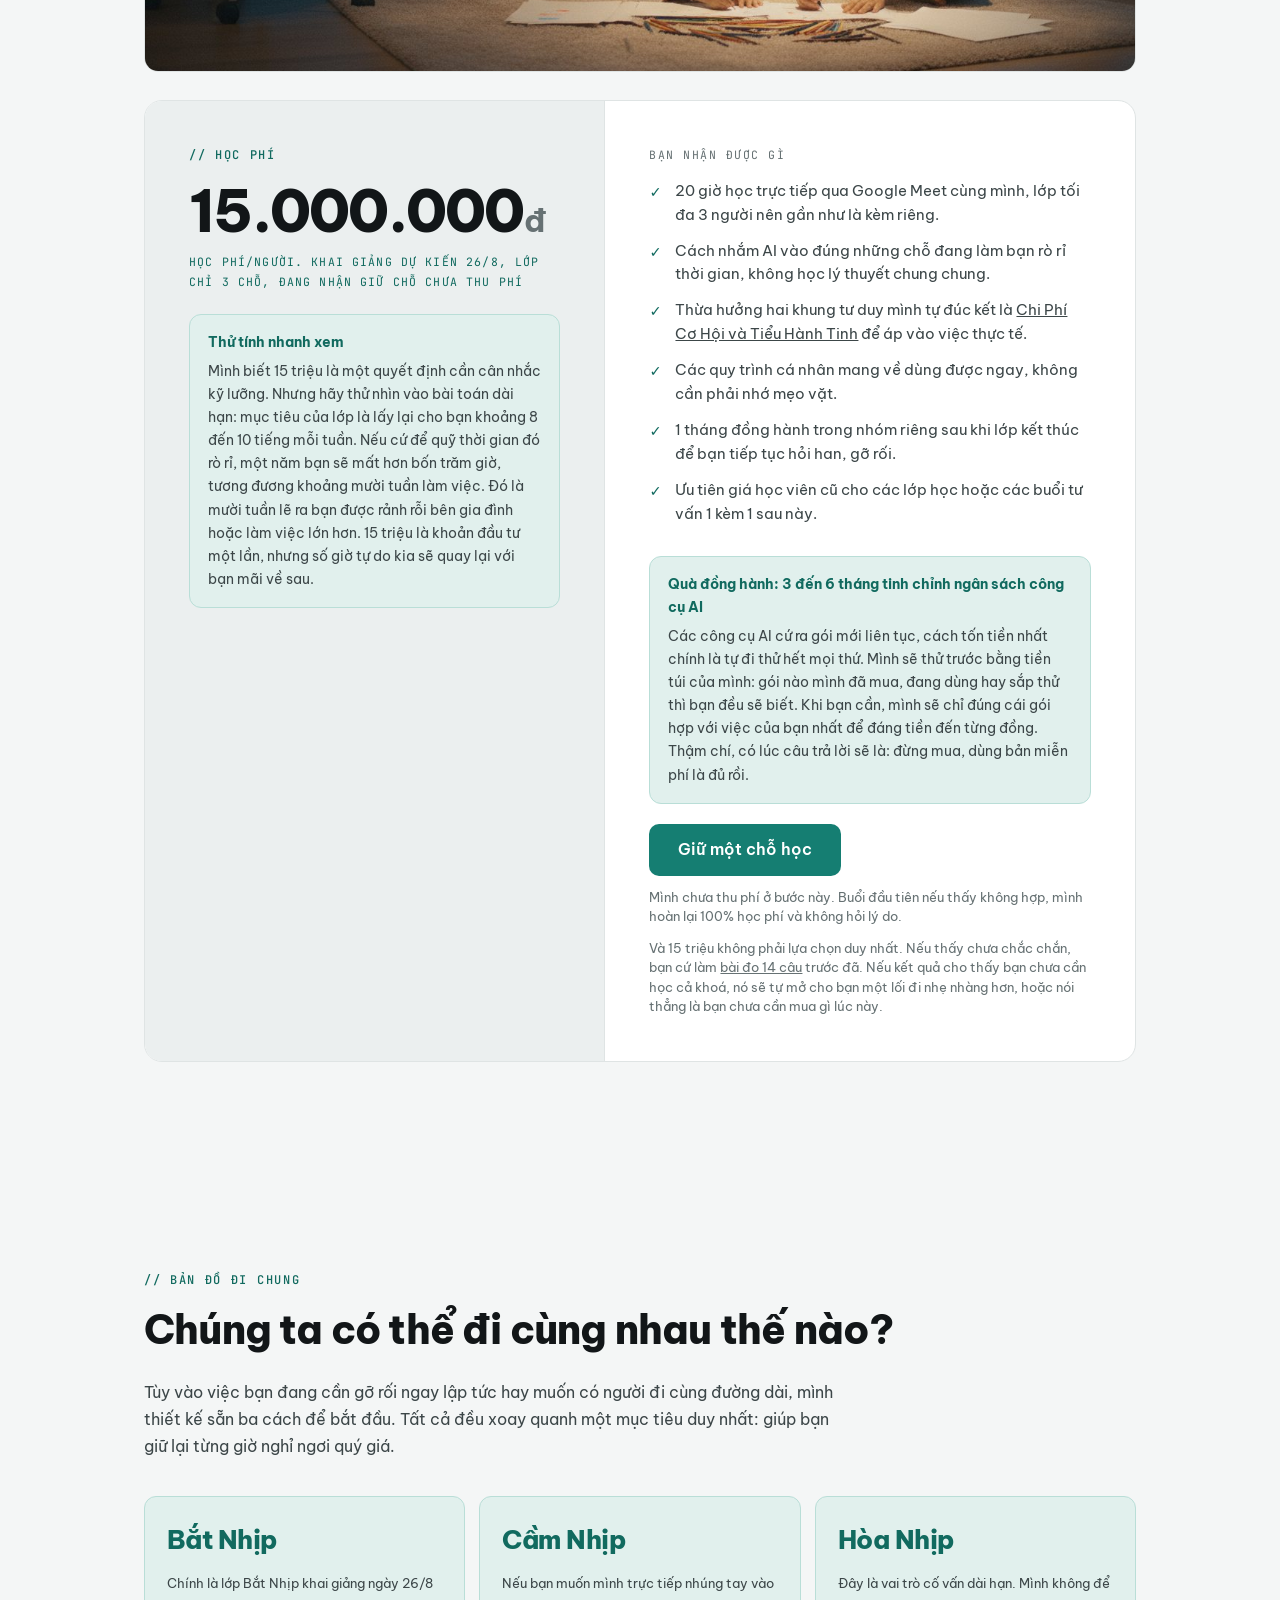
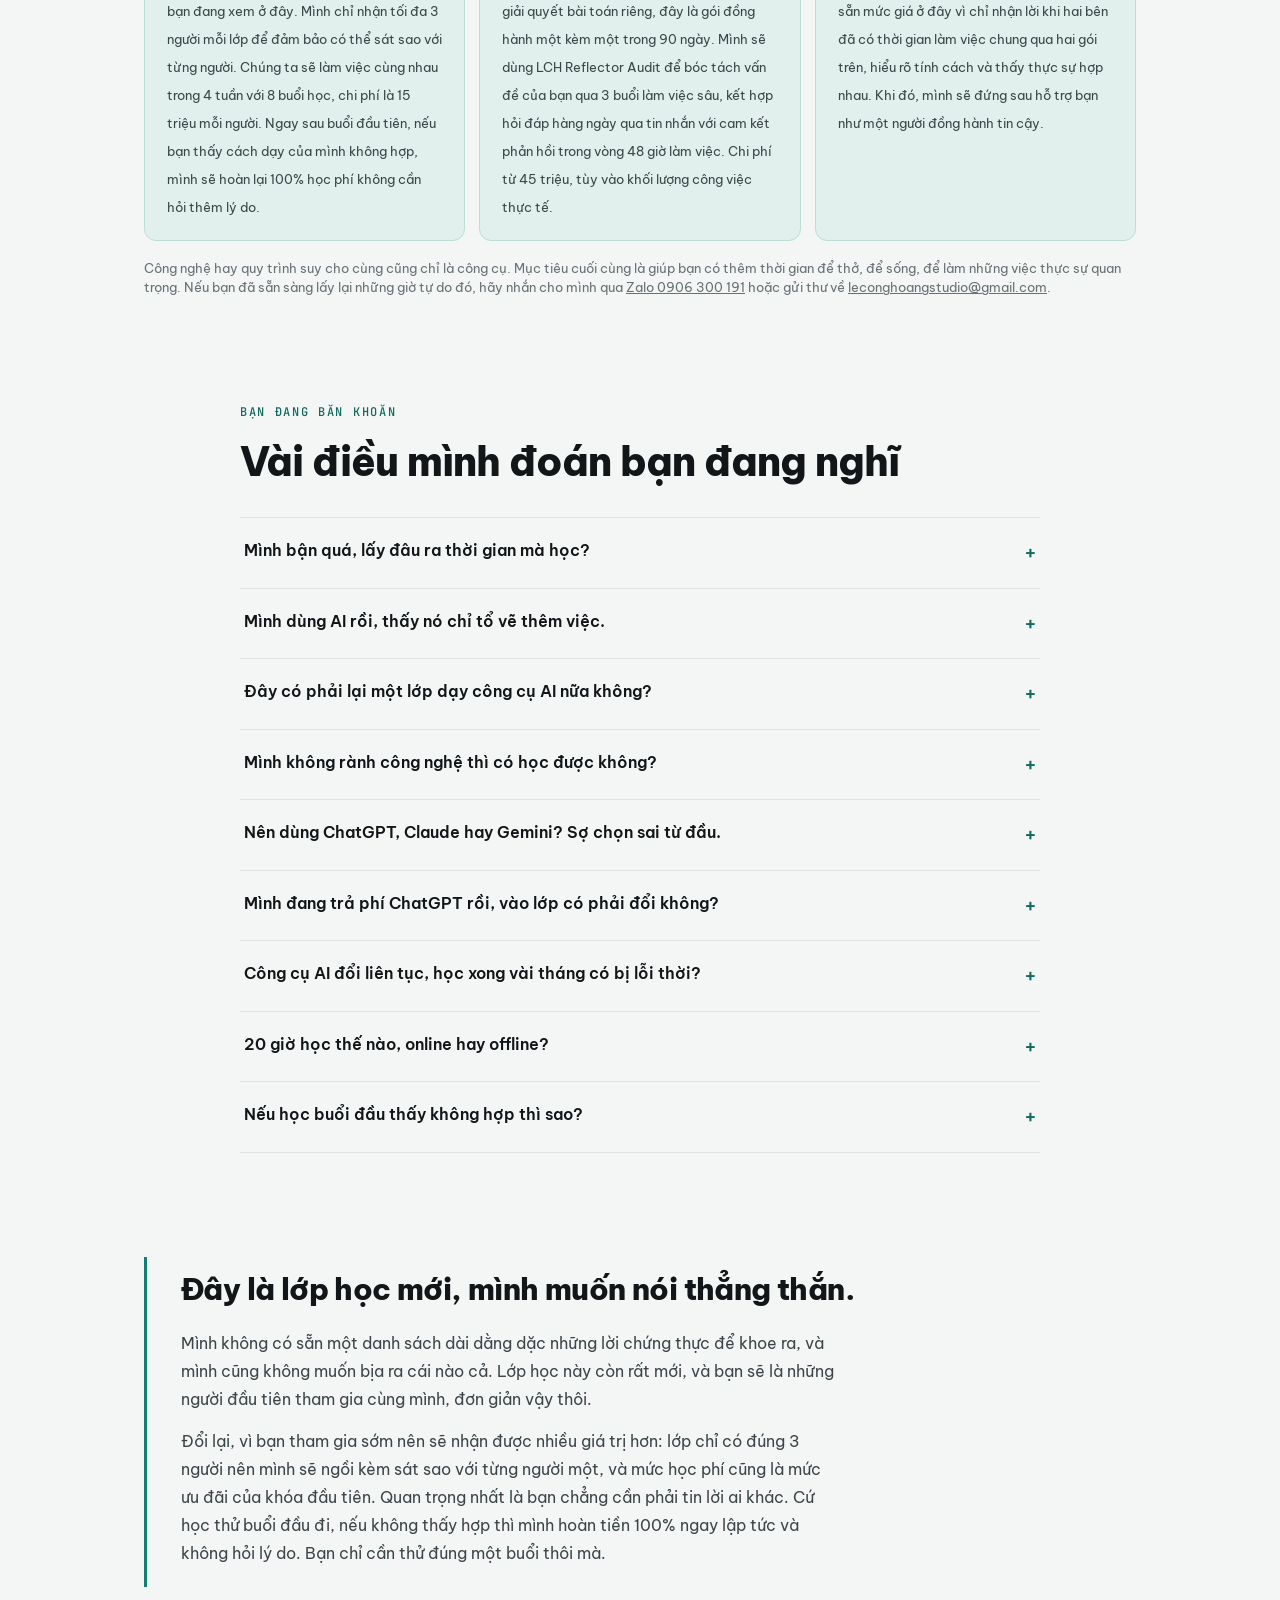
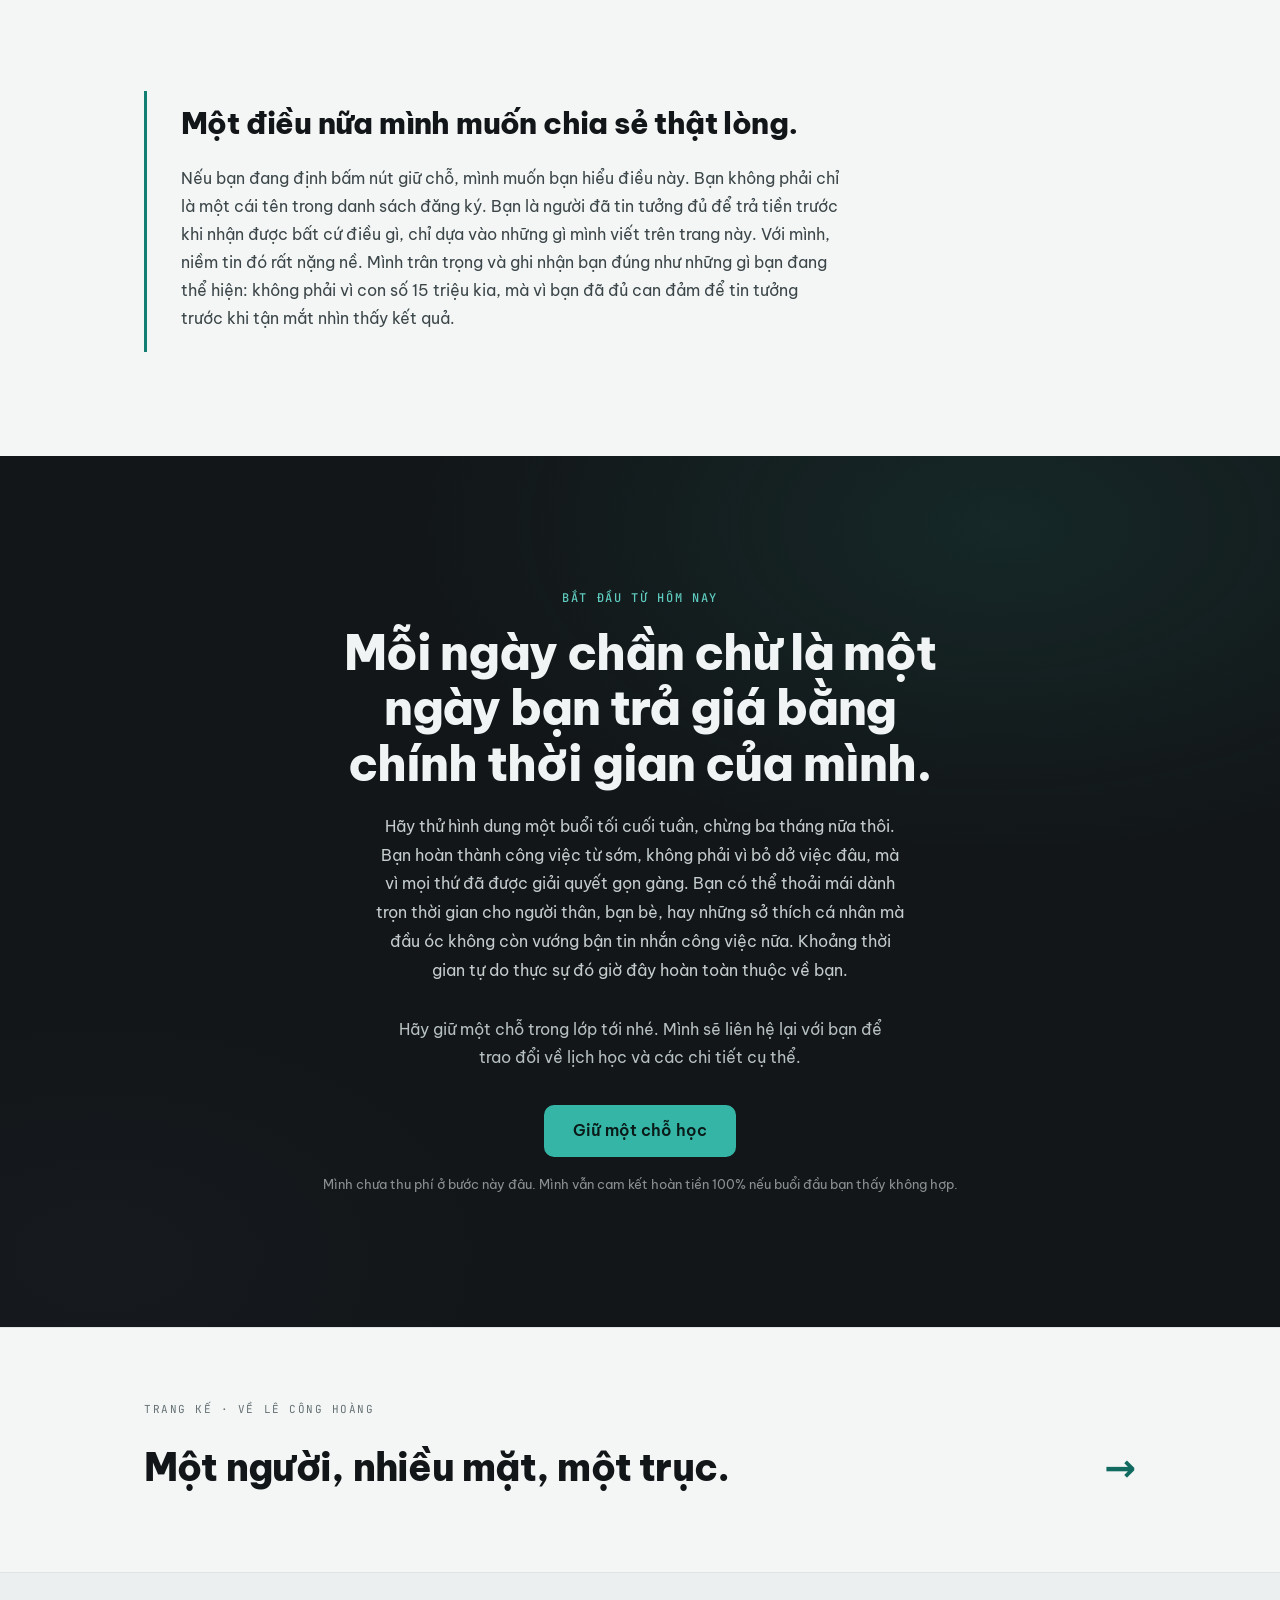
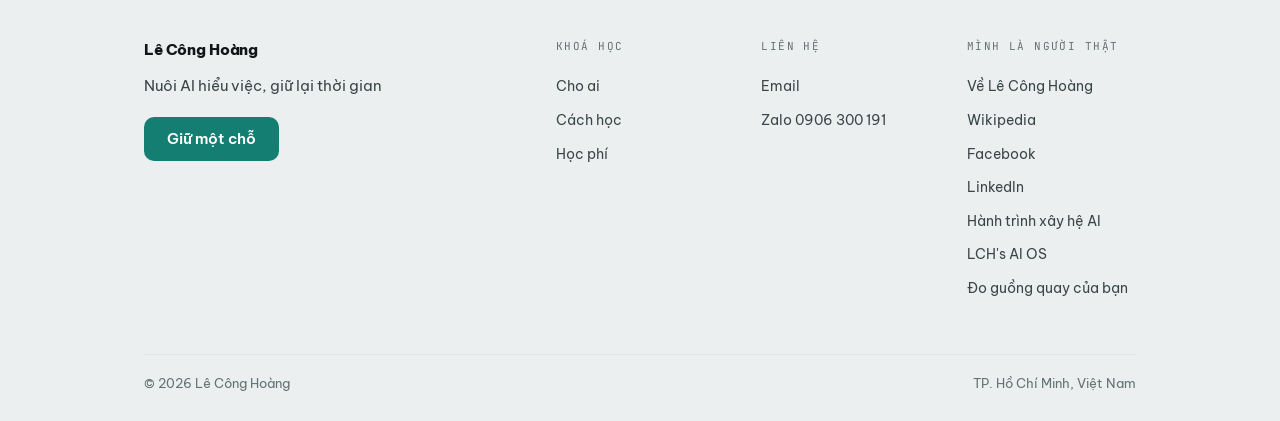
==== commit 5c17cab8: "Doi ngay khai giang tu 27/7 (da troi qua) sang 26/8, ba cho: nhan duoi hero, dong duoi khoi hoc phi," ====
--- a/index.html
+++ b/index.html
@@ -60,7 +60,7 @@
         <span>Sáng lập marillCreative, 10+ năm</span>
       </div>
       <div class="c-hero-meta">
-        <span>Khai giảng dự kiến 27/7, lớp học giới hạn 3 chỗ, đang nhận giữ chỗ chưa thu phí</span>
+        <span>Khai giảng dự kiến 26/8, lớp học giới hạn 3 chỗ, đang nhận giữ chỗ chưa thu phí</span>
         <span>Học phí: <b>15 triệu</b></span>
       </div>
     </div>
@@ -248,7 +248,7 @@
         <div class="c-price-left">
           <div class="eyebrow">// Học phí</div>
           <div class="c-price-num">15.000.000<span>đ</span></div>
-          <div class="c-price-cohort">Học phí/người. Khai giảng dự kiến 27/7, lớp chỉ 3 chỗ, đang nhận giữ chỗ chưa thu phí</div>
+          <div class="c-price-cohort">Học phí/người. Khai giảng dự kiến 26/8, lớp chỉ 3 chỗ, đang nhận giữ chỗ chưa thu phí</div>
           <div class="c-note-box">
             <b>Thử tính nhanh xem</b>
 Mình biết 15 triệu là một quyết định cần cân nhắc kỹ lưỡng. Nhưng hãy thử nhìn vào bài toán dài hạn: mục tiêu của lớp là lấy lại cho bạn khoảng 8 đến 10 tiếng mỗi tuần. Nếu cứ để quỹ thời gian đó rò rỉ, một năm bạn sẽ mất hơn bốn trăm giờ, tương đương khoảng mười tuần làm việc. Đó là mười tuần lẽ ra bạn được rảnh rỗi bên gia đình hoặc làm việc lớn hơn. 15 triệu là khoản đầu tư một lần, nhưng số giờ tự do kia sẽ quay lại với bạn mãi về sau.
@@ -283,7 +283,7 @@
       <h2 class="section-title">Chúng ta có thể đi cùng nhau thế nào?</h2>
       <p class="c-how-steps">Tùy vào việc bạn đang cần gỡ rối ngay lập tức hay muốn có người đi cùng đường dài, mình thiết kế sẵn ba cách để bắt đầu. Tất cả đều xoay quanh một mục tiêu duy nhất: giúp bạn giữ lại từng giờ nghỉ ngơi quý giá.</p>
       <div class="c-how-facts">
-        <div class="c-fact"><b>Bắt Nhịp</b><span>Chính là lớp Bắt Nhịp khai giảng ngày 27/7 bạn đang xem ở đây. Mình chỉ nhận tối đa 3 người mỗi lớp để đảm bảo có thể sát sao với từng người. Chúng ta sẽ làm việc cùng nhau trong 4 tuần với 8 buổi học, chi phí là 15 triệu mỗi người. Ngay sau buổi đầu tiên, nếu bạn thấy cách dạy của mình không hợp, mình sẽ hoàn lại 100% học phí không cần hỏi thêm lý do.</span></div>
+        <div class="c-fact"><b>Bắt Nhịp</b><span>Chính là lớp Bắt Nhịp khai giảng ngày 26/8 bạn đang xem ở đây. Mình chỉ nhận tối đa 3 người mỗi lớp để đảm bảo có thể sát sao với từng người. Chúng ta sẽ làm việc cùng nhau trong 4 tuần với 8 buổi học, chi phí là 15 triệu mỗi người. Ngay sau buổi đầu tiên, nếu bạn thấy cách dạy của mình không hợp, mình sẽ hoàn lại 100% học phí không cần hỏi thêm lý do.</span></div>
         <div class="c-fact"><b>Cầm Nhịp</b><span>Nếu bạn muốn mình trực tiếp nhúng tay vào giải quyết bài toán riêng, đây là gói đồng hành một kèm một trong 90 ngày. Mình sẽ dùng LCH Reflector Audit để bóc tách vấn đề của bạn qua 3 buổi làm việc sâu, kết hợp hỏi đáp hàng ngày qua tin nhắn với cam kết phản hồi trong vòng 48 giờ làm việc. Chi phí từ 45 triệu, tùy vào khối lượng công việc thực tế.</span></div>
         <div class="c-fact"><b>Hòa Nhịp</b><span>Đây là vai trò cố vấn dài hạn. Mình không để sẵn mức giá ở đây vì chỉ nhận lời khi hai bên đã có thời gian làm việc chung qua hai gói trên, hiểu rõ tính cách và thấy thực sự hợp nhau. Khi đó, mình sẽ đứng sau hỗ trợ bạn như một người đồng hành tin cậy.</span></div>
       </div>
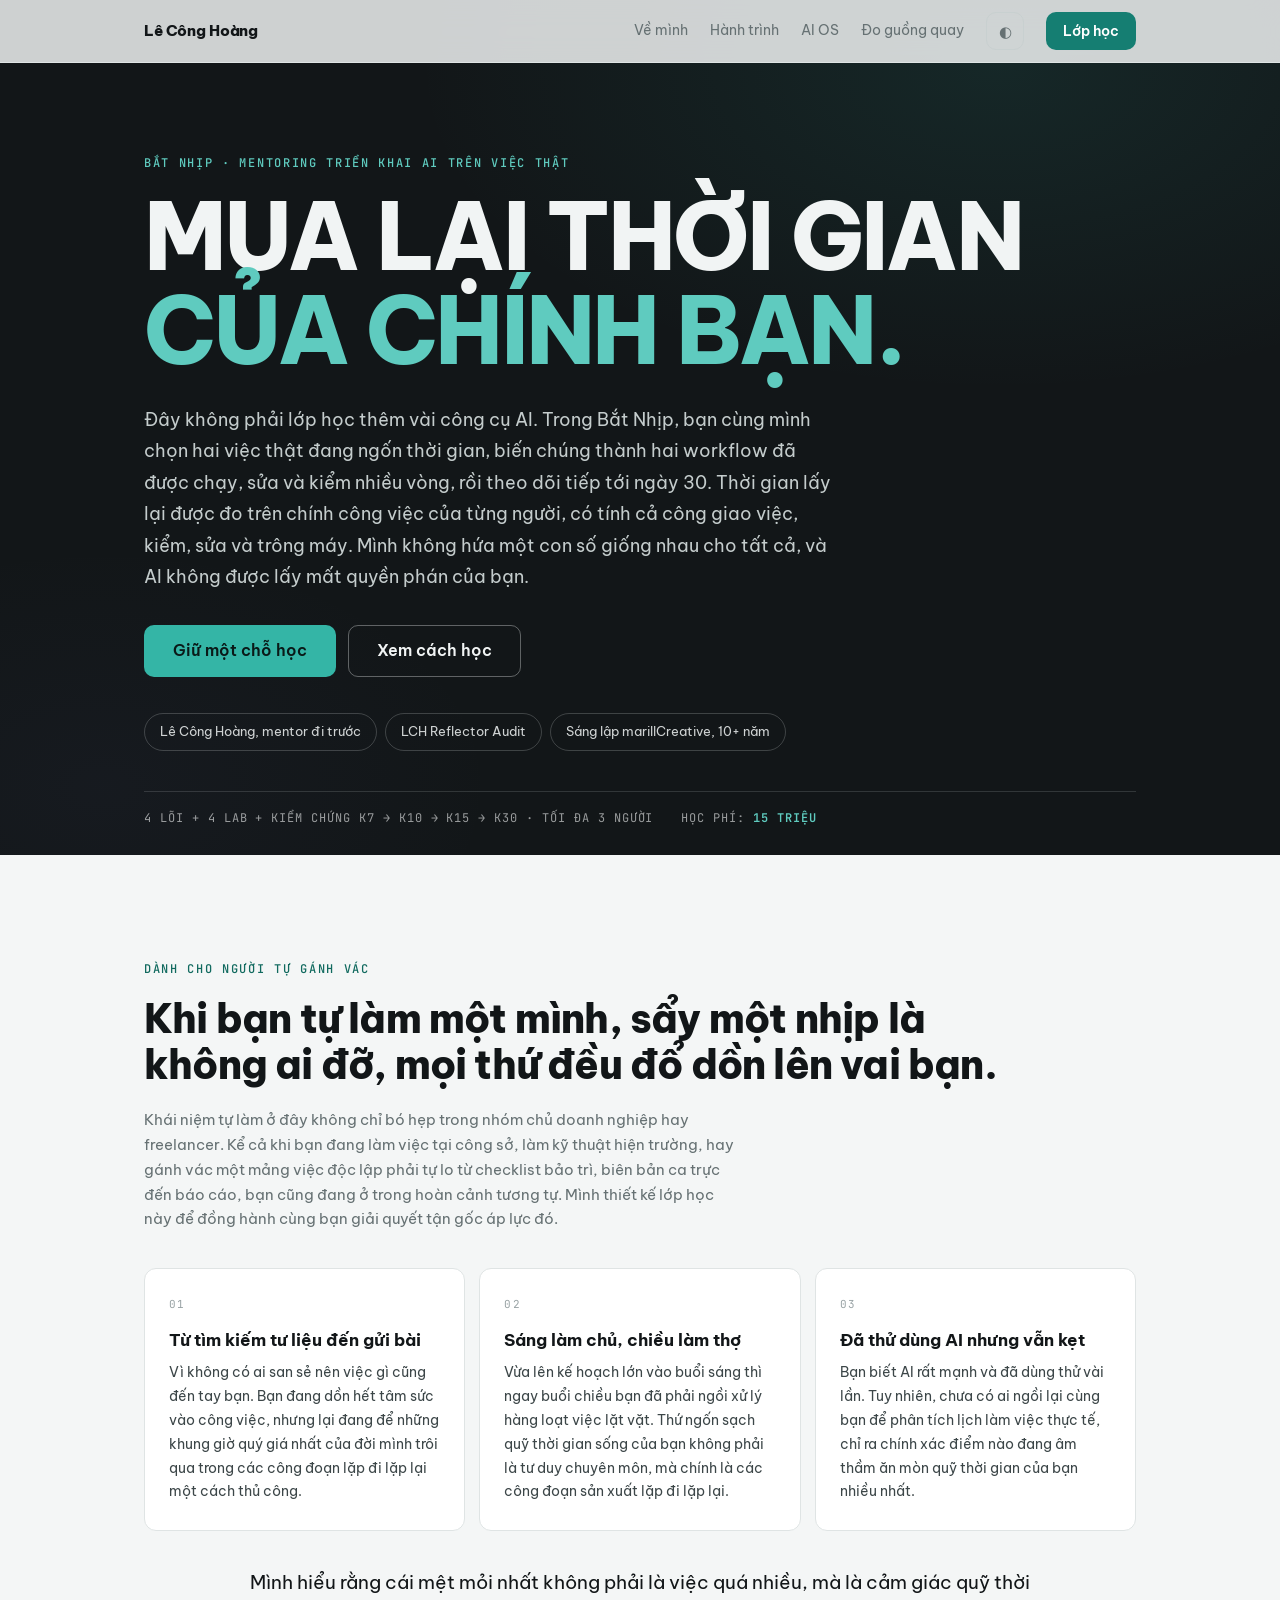
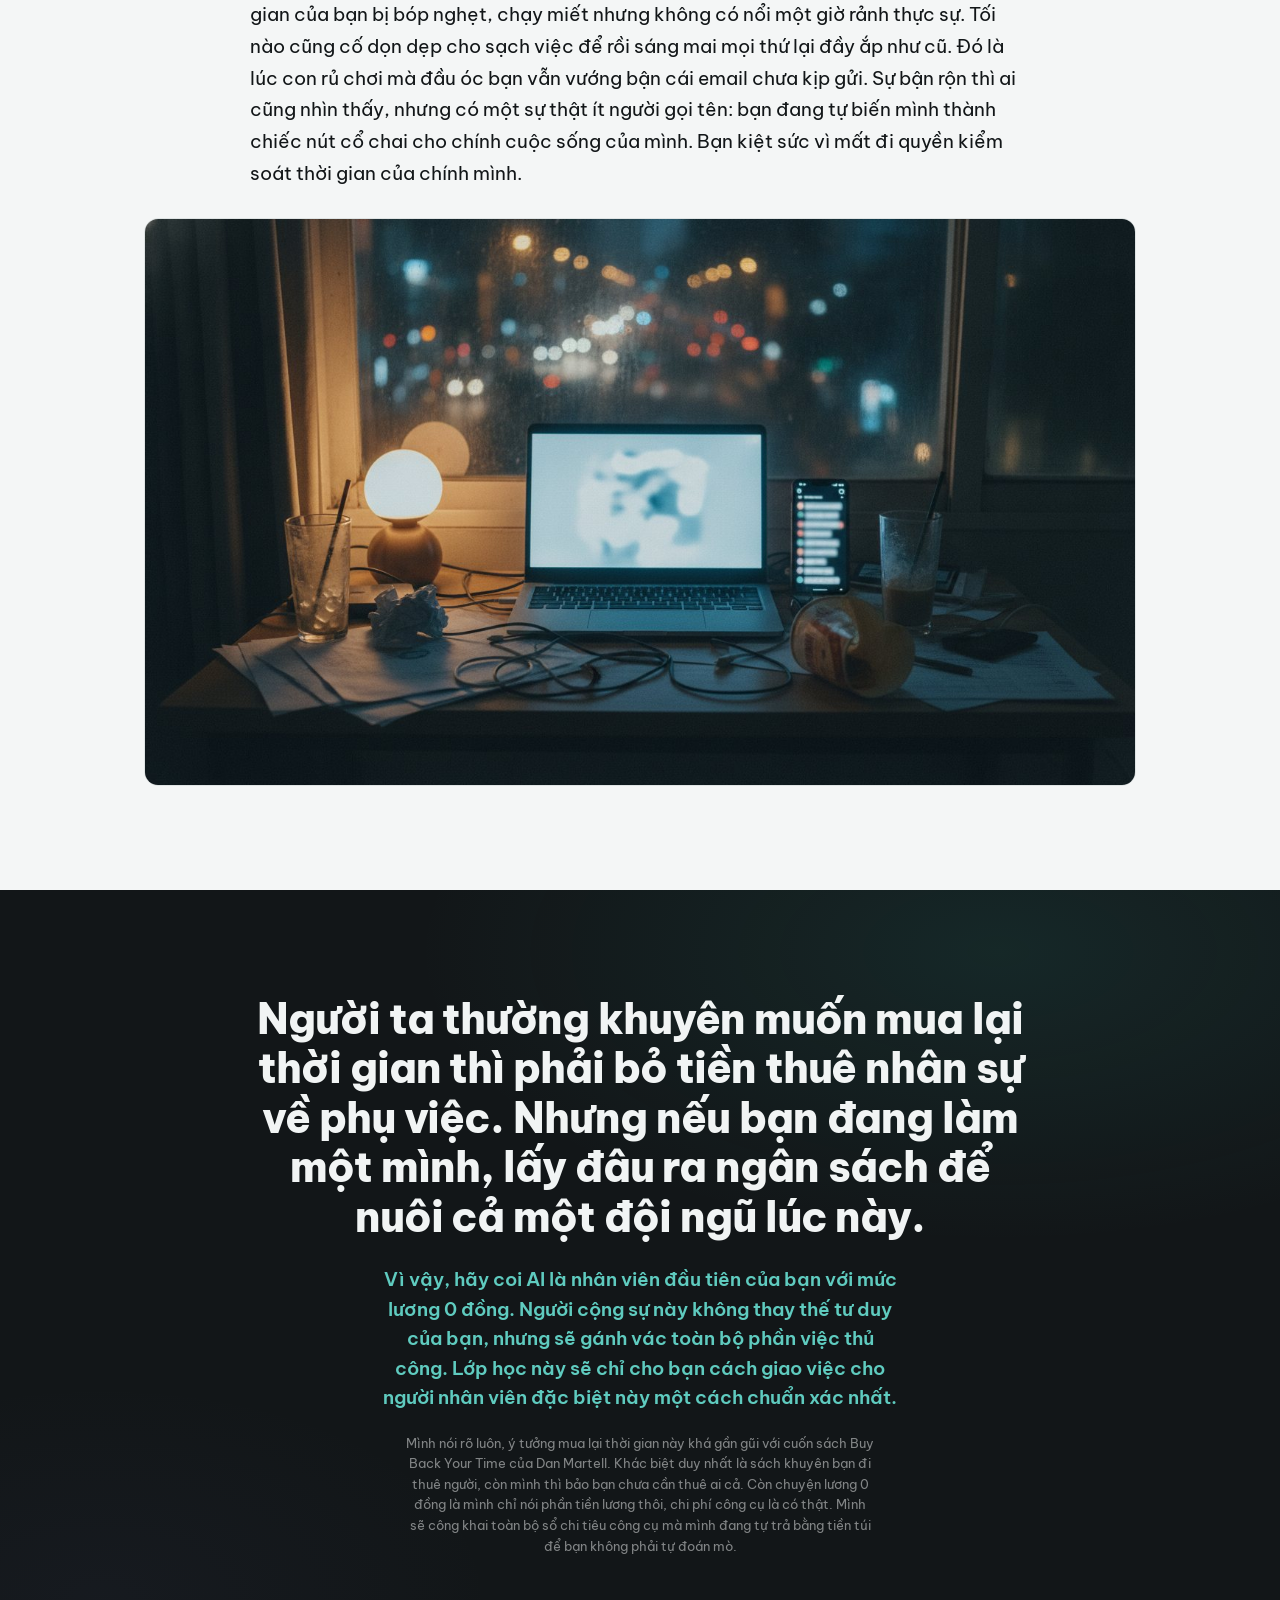
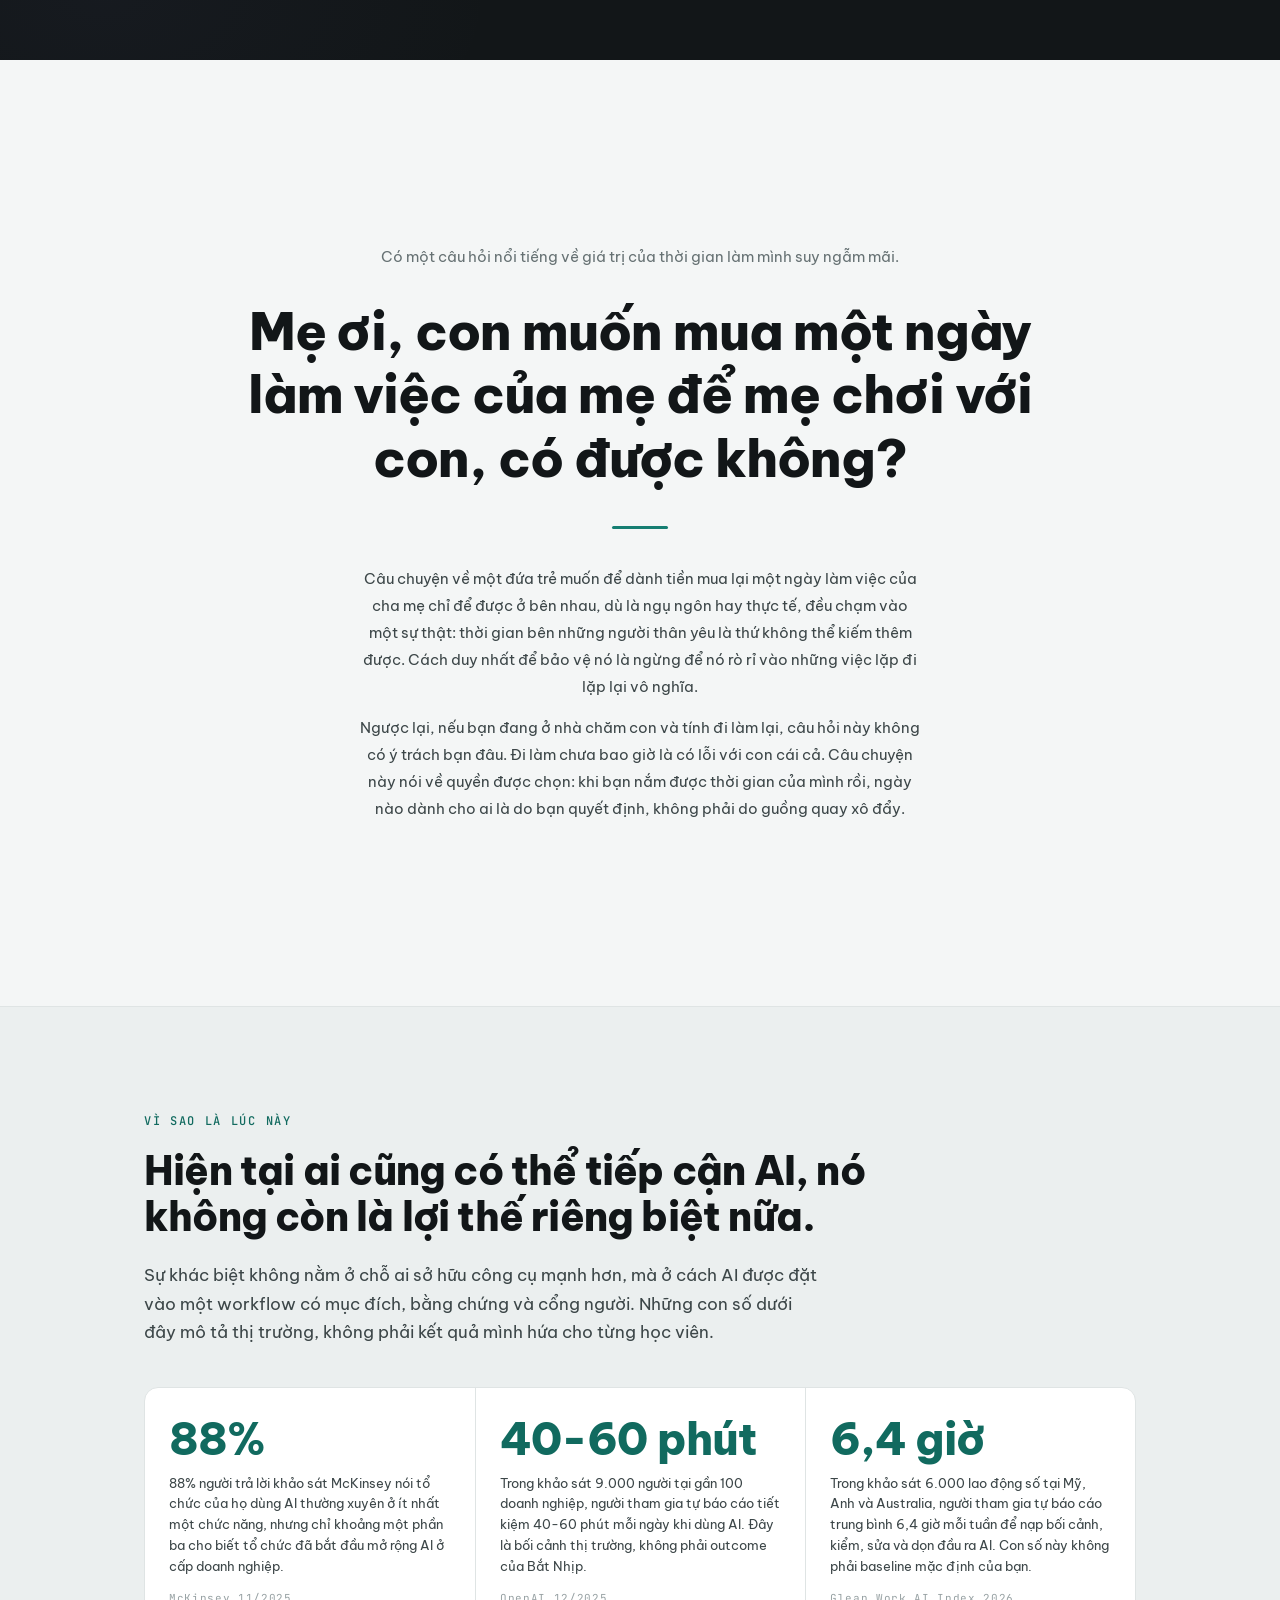
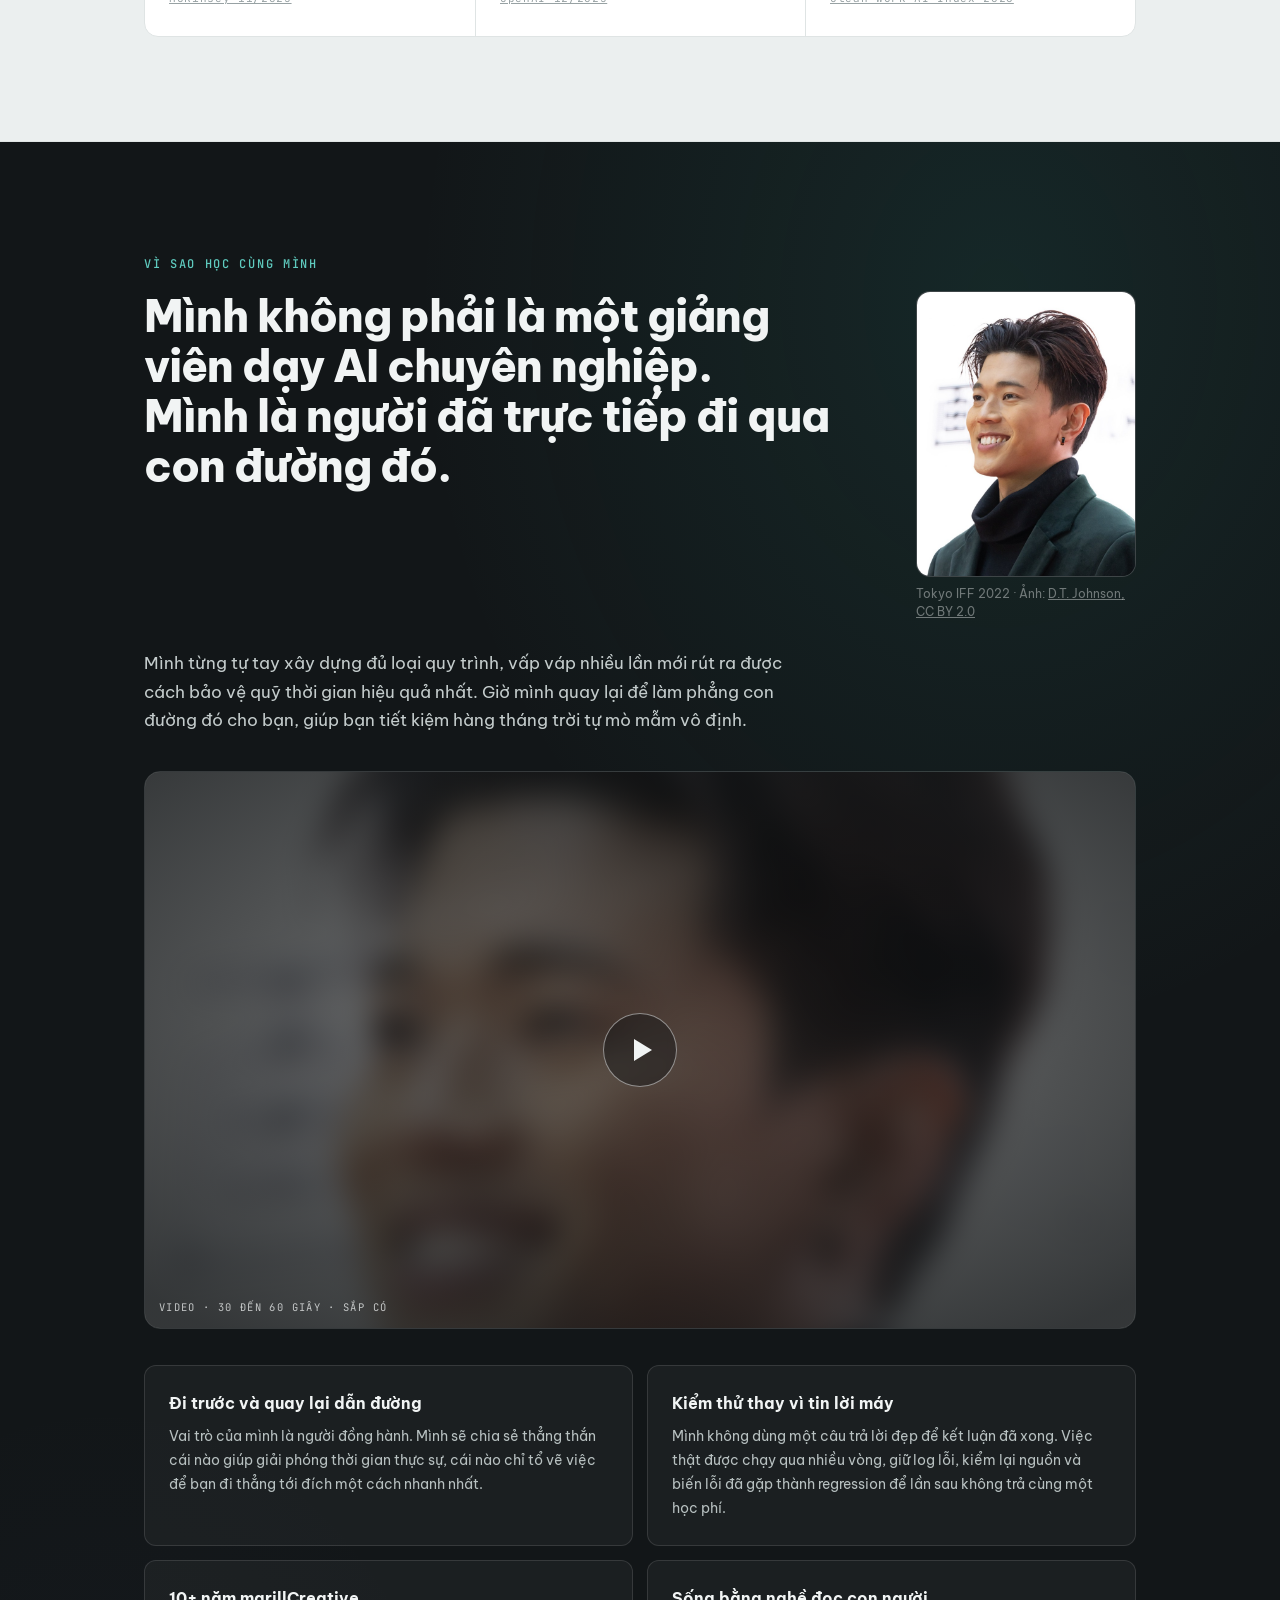
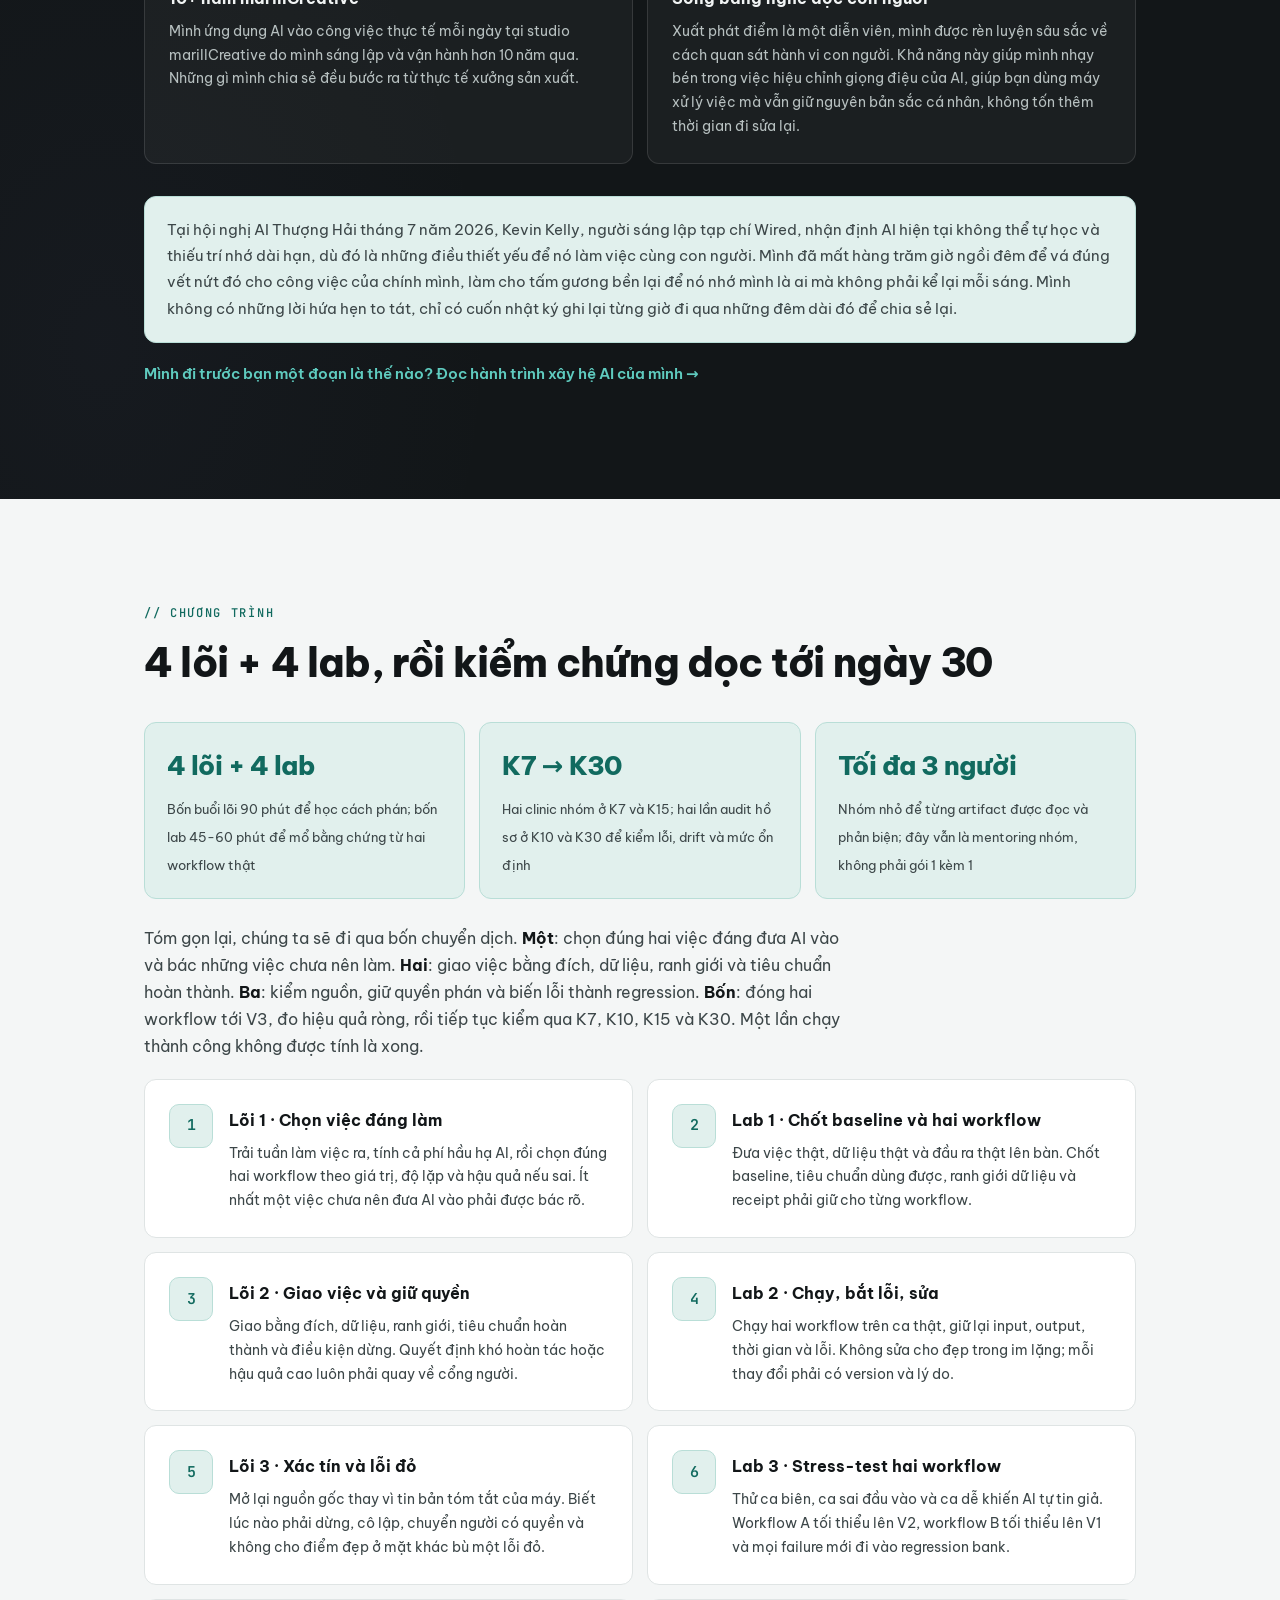
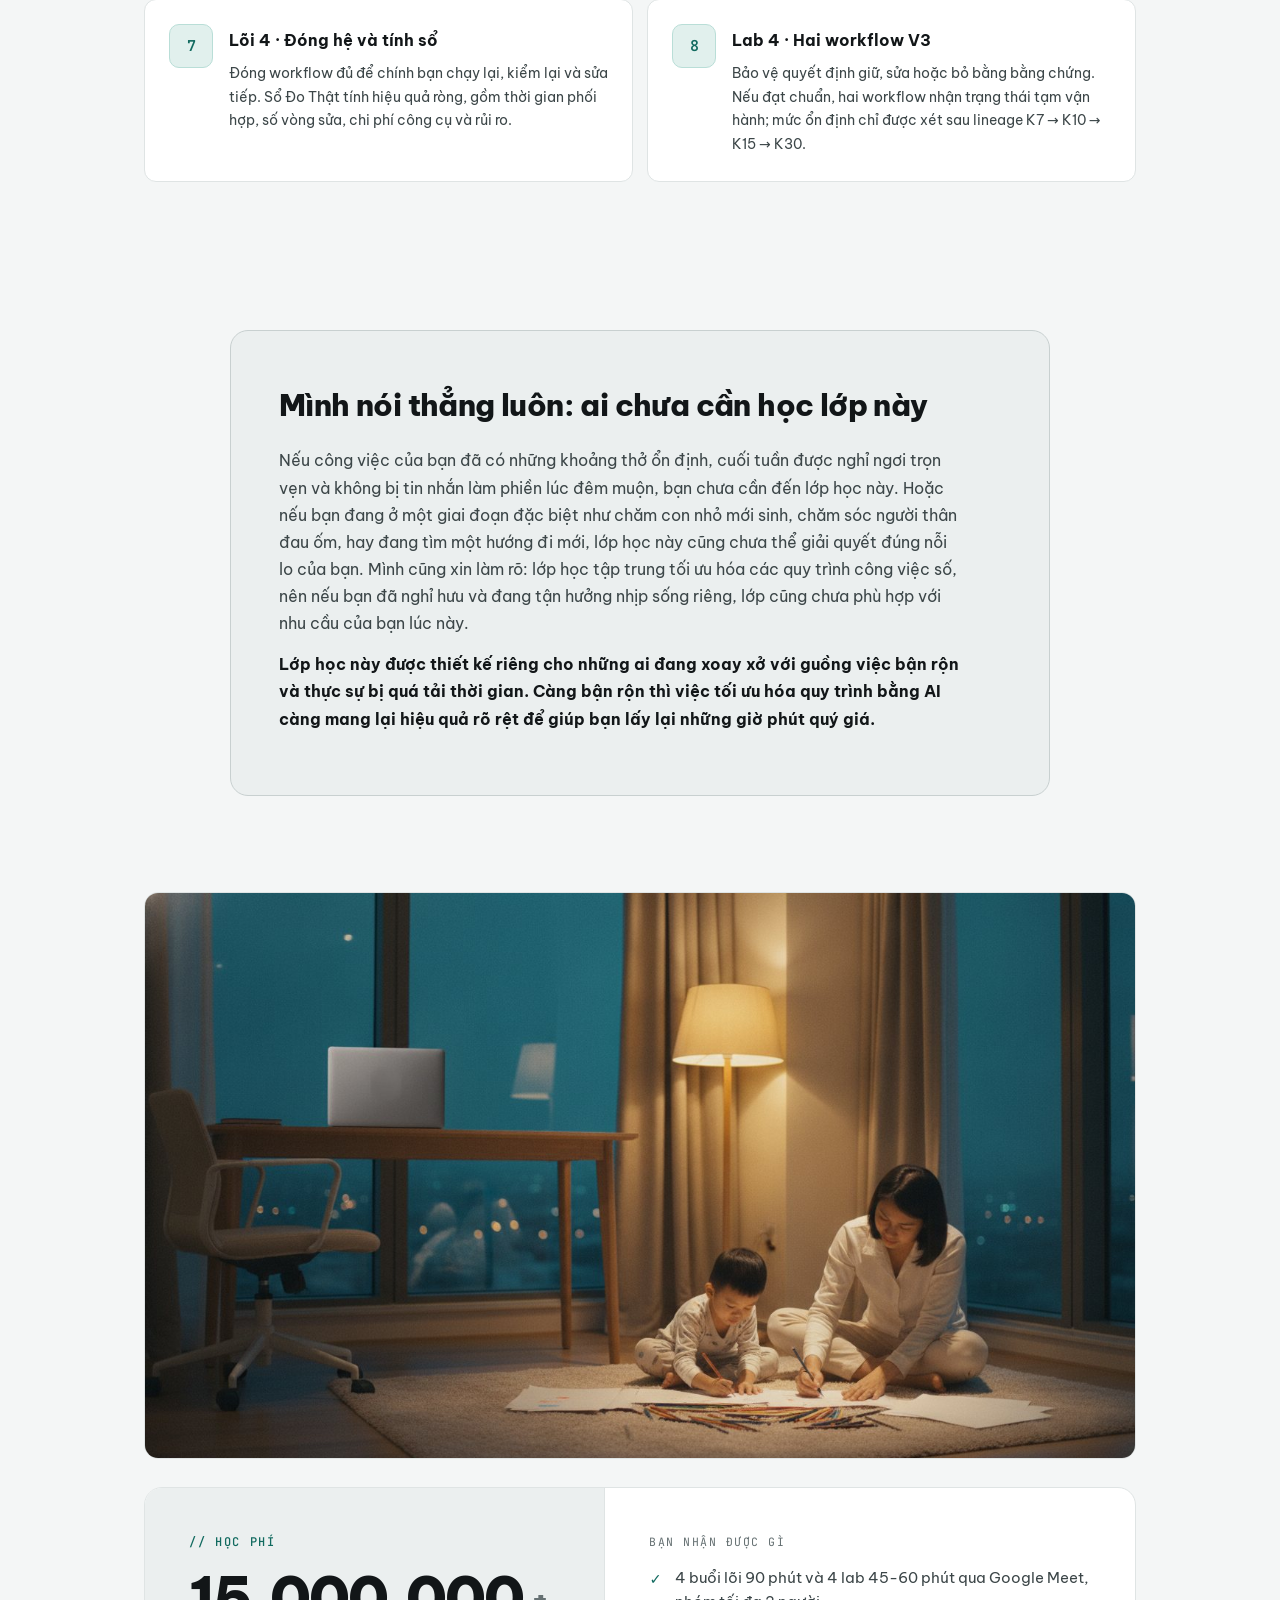
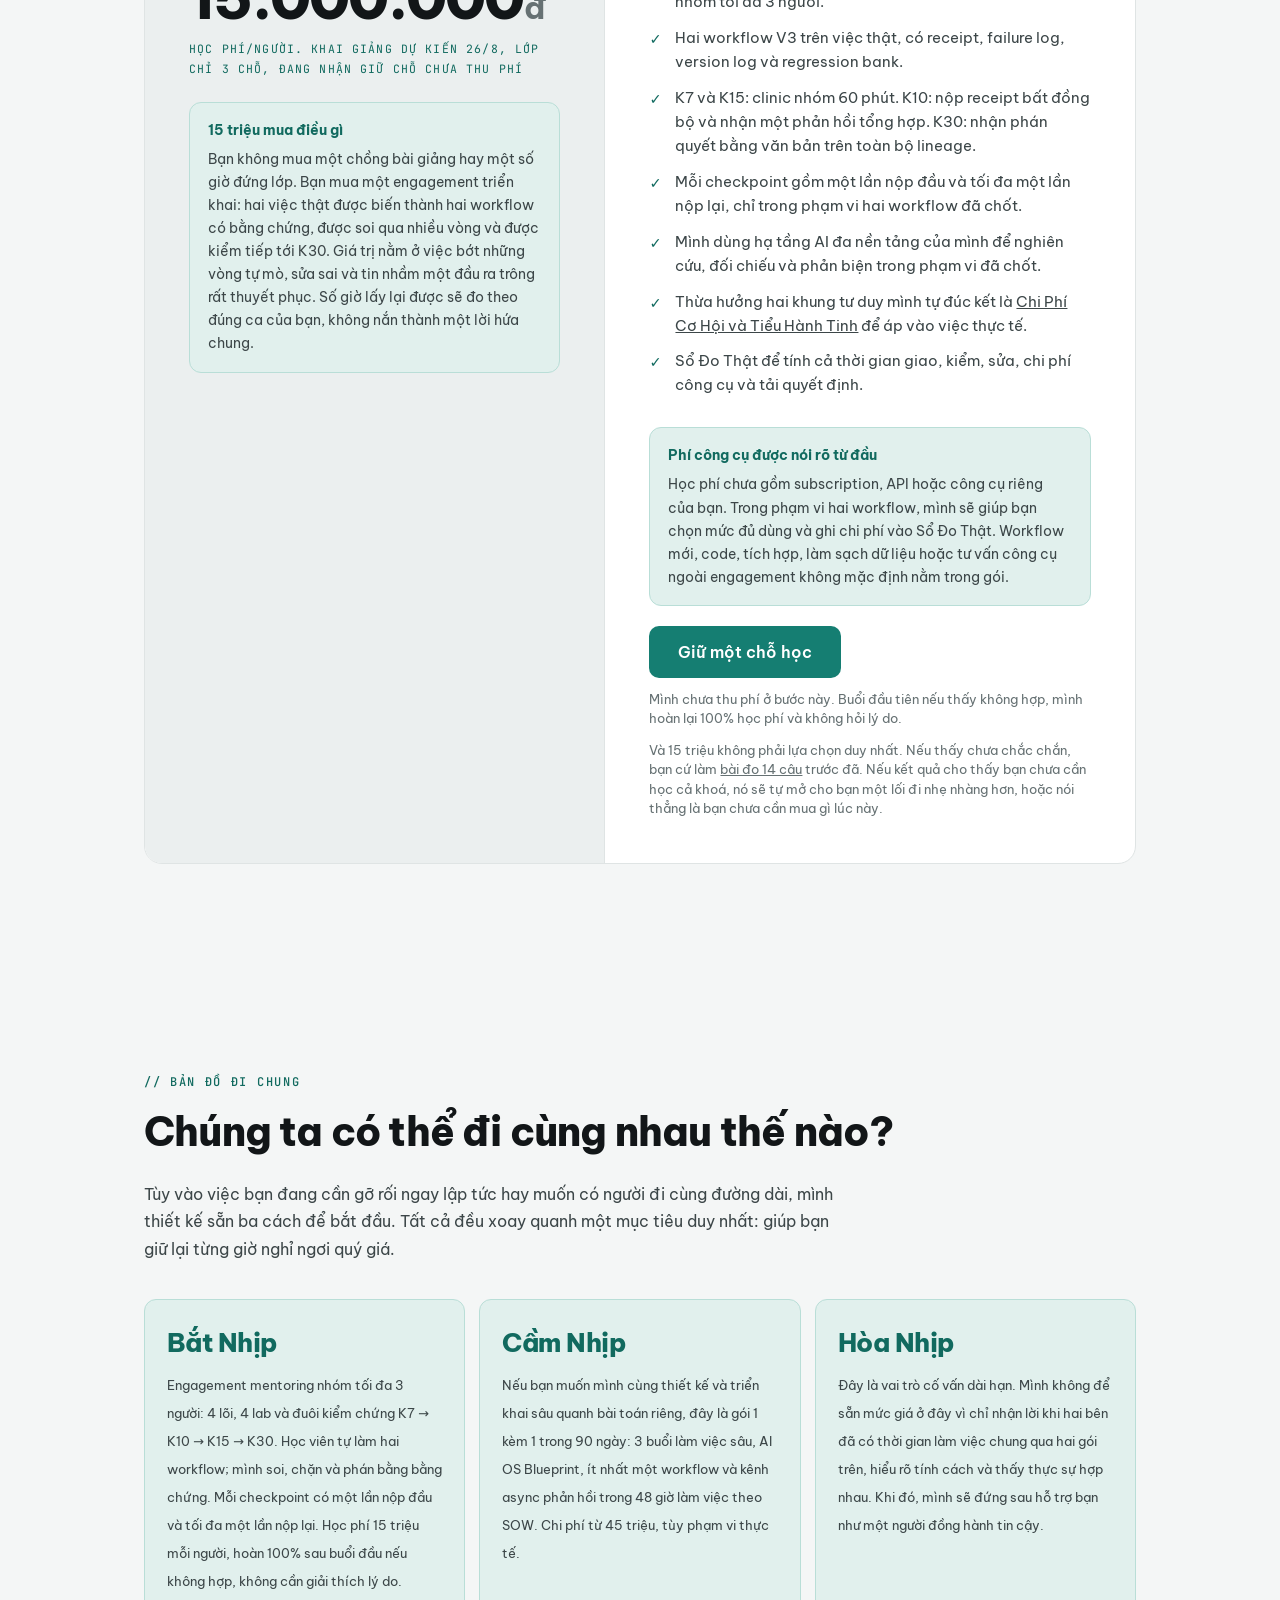
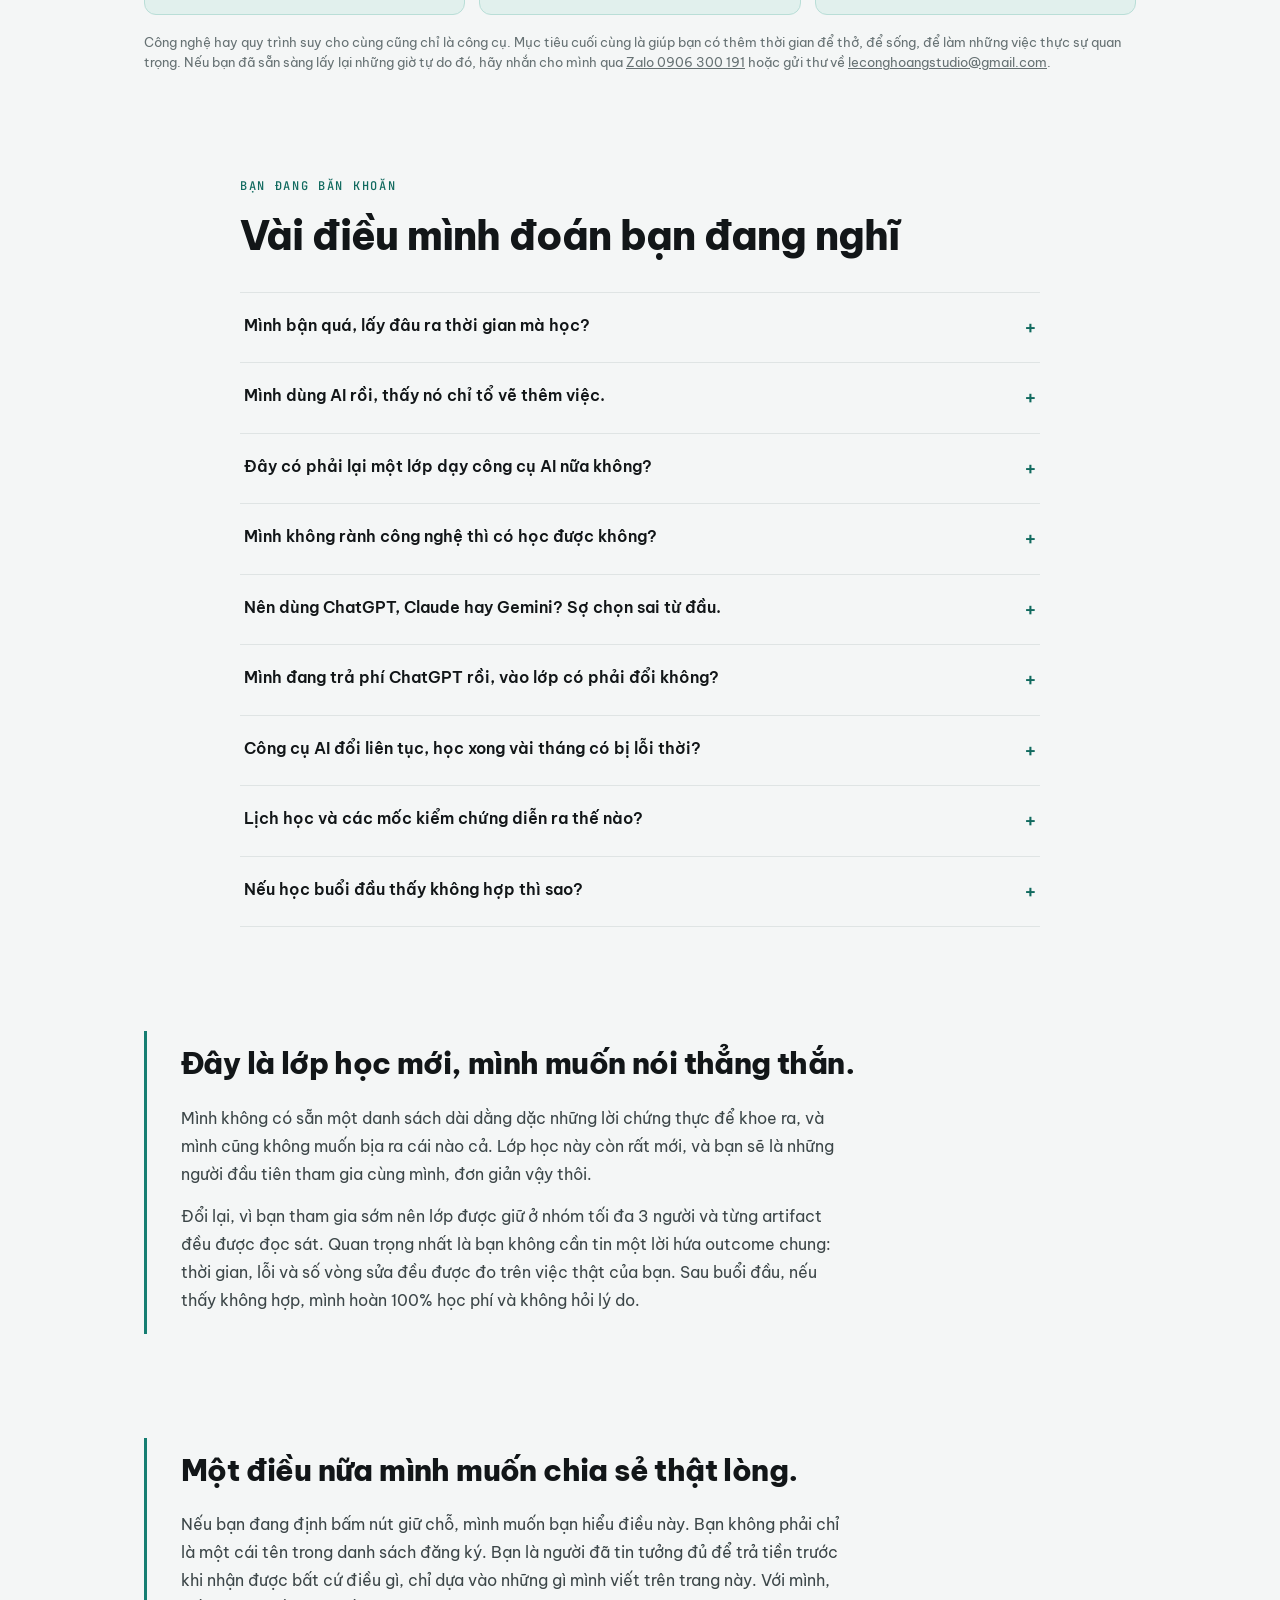
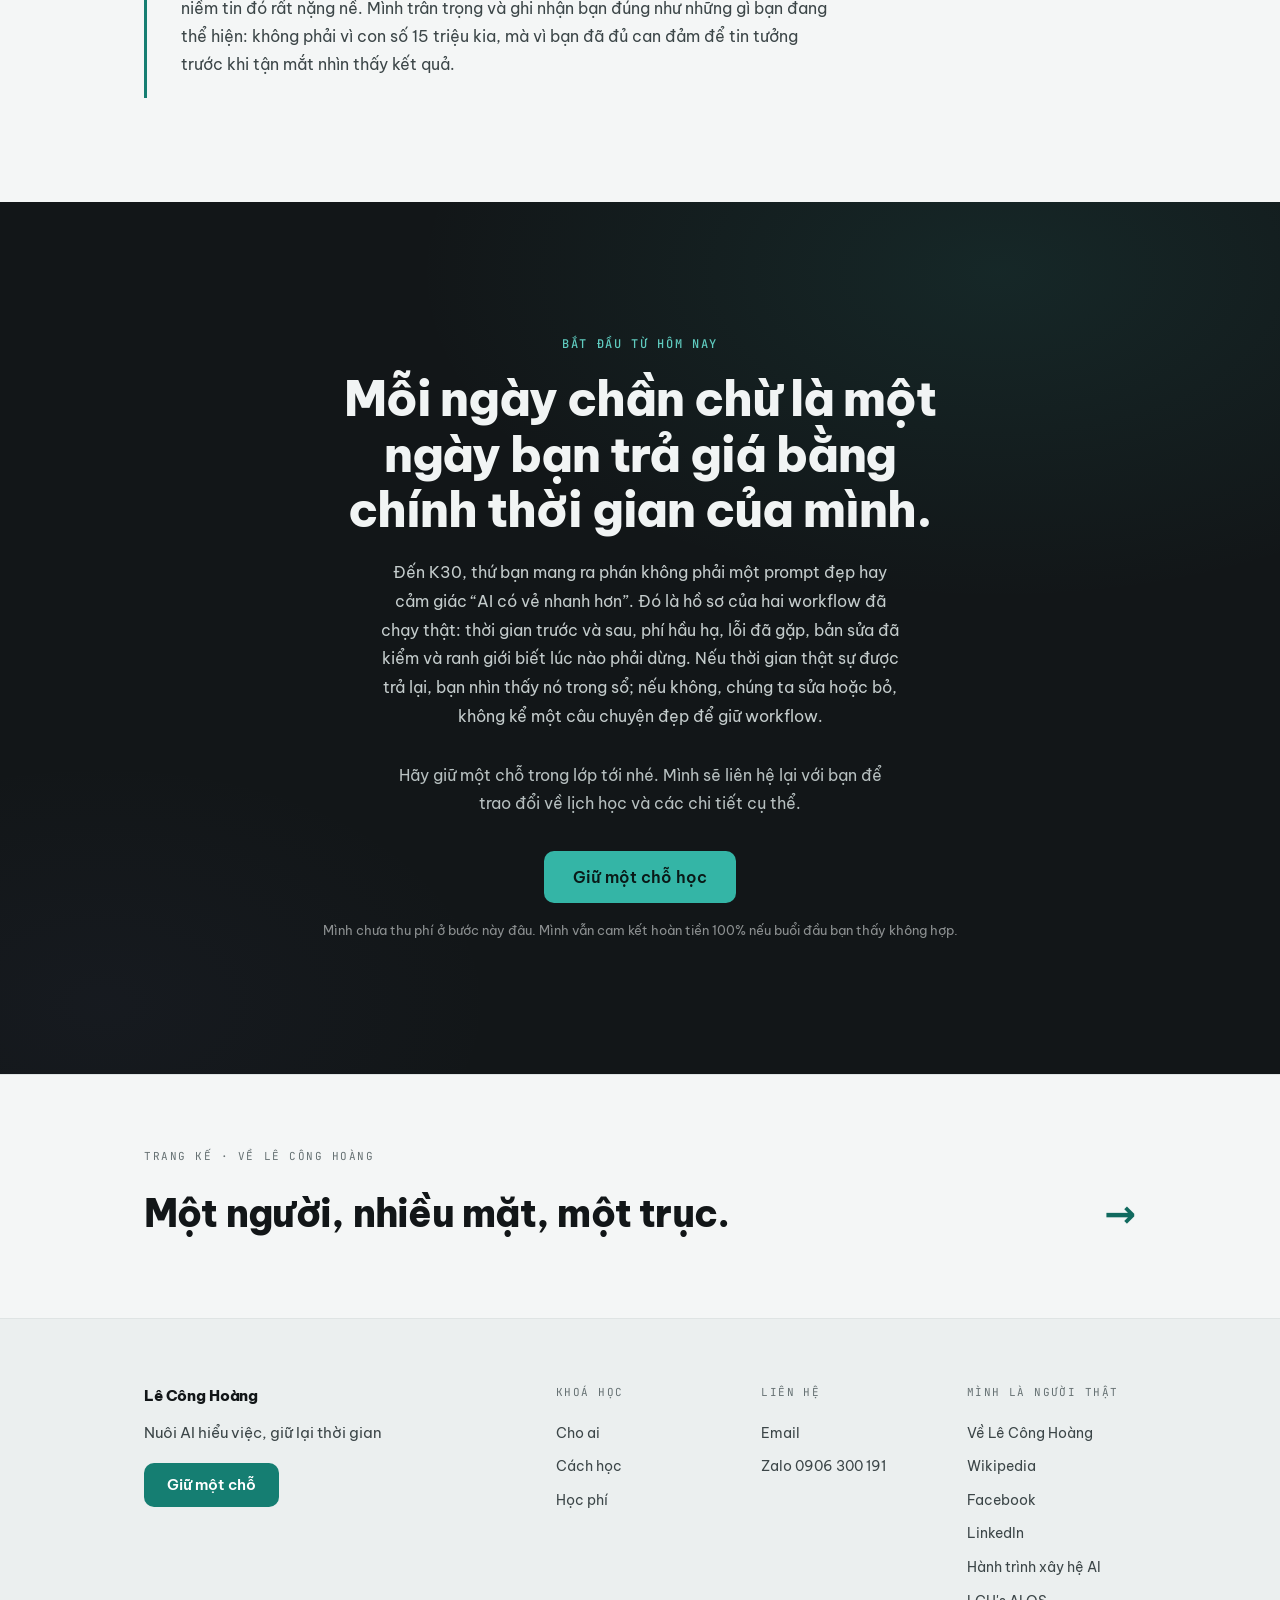
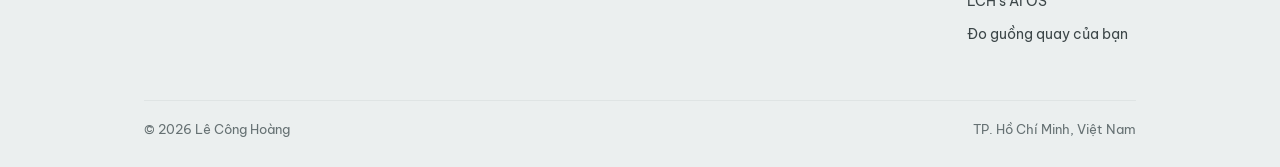
==== commit 53308eb5: "Va claim va offer Bat Nhip tren landing page" ====
--- a/index.html
+++ b/index.html
@@ -3,20 +3,20 @@
 <head>
 <meta charset="utf-8" />
 <meta name="viewport" content="width=device-width, initial-scale=1" />
-<title>Mua lại thời gian · Khoá học cùng Lê Công Hoàng</title>
-<meta name="description" content="Khoá học theo nhóm cho người đang ngộp việc. Không dạy thêm AI, mà giúp bạn lấy lại buổi tối, ngày cuối tuần, những giờ đáng lẽ thuộc về con cái." />
+<title>Bắt Nhịp · Mua lại thời gian cùng Lê Công Hoàng</title>
+<meta name="description" content="Chương trình mentoring triển khai AI trên việc thật, nhóm tối đa ba người. Hai workflow được chạy, sửa, đo và kiểm qua K7 đến K30." />
 <link rel="canonical" href="https://aimentoringlch.netlify.app/" />
 <meta property="og:type" content="website" />
 <meta property="og:site_name" content="Lê Công Hoàng" />
-<meta property="og:title" content="Mua lại thời gian · Khoá học cùng Lê Công Hoàng" />
-<meta property="og:description" content="Khoá học theo nhóm cho người đang ngộp việc. Không dạy thêm AI, mà giúp bạn lấy lại buổi tối, ngày cuối tuần, những giờ đáng lẽ thuộc về con cái." />
+<meta property="og:title" content="Bắt Nhịp · Mua lại thời gian cùng Lê Công Hoàng" />
+<meta property="og:description" content="Chương trình mentoring triển khai AI trên việc thật, nhóm tối đa ba người. Hai workflow được chạy, sửa, đo và kiểm qua K7 đến K30." />
 <meta property="og:image" content="https://aimentoringlch.netlify.app/assets/og-mua-lai-thoi-gian.jpg" />
 <meta property="og:image:width" content="1200" />
 <meta property="og:image:height" content="630" />
 <meta property="og:url" content="https://aimentoringlch.netlify.app/" />
 <meta name="twitter:card" content="summary_large_image" />
-<meta name="twitter:title" content="Mua lại thời gian · Khoá học cùng Lê Công Hoàng" />
-<meta name="twitter:description" content="Khoá học theo nhóm cho người đang ngộp việc. AI là đòn bẩy, không phải môn học." />
+<meta name="twitter:title" content="Bắt Nhịp · Mua lại thời gian cùng Lê Công Hoàng" />
+<meta name="twitter:description" content="Mentoring triển khai AI trên hai việc thật. Đo hiệu quả theo từng người, không hứa một con số giống nhau cho tất cả." />
 <meta name="twitter:image" content="https://aimentoringlch.netlify.app/assets/og-mua-lai-thoi-gian.jpg" />
 <link rel="icon" href="assets/podcast/mark.png" />
 <script>try{var t=localStorage.getItem('lch-theme');if(t!=='dark'&&t!=='light')t=matchMedia('(prefers-color-scheme: dark)').matches?'dark':'light';document.documentElement.setAttribute('data-theme',t);}catch(e){}</script>
@@ -47,20 +47,20 @@
   <!-- 1. HERO -->
   <section class="c-hero nebula" data-screen-label="Hero">
     <div class="wrap">
-      <div class="eyebrow">Dành cho người đang ngộp việc: Thêm giờ rảnh nhờ AI hiểu ý</div>
+      <div class="eyebrow">Bắt Nhịp · Mentoring triển khai AI trên việc thật</div>
       <h1 class="c-hero-title">Mua lại thời gian<br /><span class="glow">của chính bạn.</span></h1>
-      <p class="c-hero-intro">Lớp học này mình không mở ra để dạy vài ba công cụ AI cho vui. Mục tiêu duy nhất là giúp bạn giành lại những khoảng thời gian trọn vẹn cho bản thân và gia đình, dù đó là những buổi tối không vướng bận hay những ngày nghỉ thực sự, không phải trực chờ xử lý việc vặt. AI chỉ đóng vai trò là chiếc đòn bẩy. Mình đã đi qua hành trình này, giờ quay lại để chỉ cho bạn cách đặt đòn bẩy vào đúng những điểm đang gây rò rỉ quỹ thời gian của bạn. Cam kết của mình là giúp bạn giải phóng 8 đến 10 tiếng mỗi tuần. Con số này sẽ được đo lường thực tế trước khi bắt đầu và sau khi hoàn thành lớp học, chứ không phải là lời hứa suông chung chung.</p>
+      <p class="c-hero-intro">Đây không phải lớp học thêm vài công cụ AI. Trong Bắt Nhịp, bạn cùng mình chọn hai việc thật đang ngốn thời gian, biến chúng thành hai workflow đã được chạy, sửa và kiểm nhiều vòng, rồi theo dõi tiếp tới ngày 30. Thời gian lấy lại được đo trên chính công việc của từng người, có tính cả công giao việc, kiểm, sửa và trông máy. Mình không hứa một con số giống nhau cho tất cả, và AI không được lấy mất quyền phán của bạn.</p>
       <div class="c-hero-cta">
         <button class="btn btn-lg btn-on-dark-solid js-book" type="button">Giữ một chỗ học</button>
         <a class="btn btn-lg btn-on-dark-outline" href="#cach-hoc">Xem cách học</a>
       </div>
       <div class="c-cred">
         <span>Lê Công Hoàng, mentor đi trước</span>
-        <span><a href="https://www.anthropic.com/ai-fluency" target="_blank" rel="noopener" style="color:inherit; text-decoration:underline; text-underline-offset:3px;">AI Fluency của Anthropic</a></span>
+        <span>LCH Reflector Audit</span>
         <span>Sáng lập marillCreative, 10+ năm</span>
       </div>
       <div class="c-hero-meta">
-        <span>Khai giảng dự kiến 26/8, lớp học giới hạn 3 chỗ, đang nhận giữ chỗ chưa thu phí</span>
+        <span>4 lõi + 4 lab + kiểm chứng K7 → K10 → K15 → K30 · tối đa 3 người</span>
         <span>Học phí: <b>15 triệu</b></span>
       </div>
     </div>
@@ -121,11 +121,11 @@
     <div class="wrap">
       <div class="eyebrow">Vì sao là lúc này</div>
       <h2 class="section-title">Hiện tại ai cũng có thể tiếp cận AI, nó không còn là lợi thế riêng biệt nữa.</h2>
-      <p class="c-whynow-lede">Sự khác biệt không nằm ở chỗ ai sở hữu công cụ mạnh hơn, mà là ai biết dùng nó để giật lại những giờ sống đang bị lãng phí. Những người làm việc thực tế đang chủ động lấy lại từng tiếng mỗi ngày, thay vì tiếp tục đánh đổi quỹ thời gian quý giá cho những việc mà máy móc có thể xử lý xong trong vài giây.</p>
+      <p class="c-whynow-lede">Sự khác biệt không nằm ở chỗ ai sở hữu công cụ mạnh hơn, mà ở cách AI được đặt vào một workflow có mục đích, bằng chứng và cổng người. Những con số dưới đây mô tả thị trường, không phải kết quả mình hứa cho từng học viên.</p>
       <div class="c-stats">
-        <div class="c-stat"><b>88%</b><span>88% tổ chức đã ứng dụng AI theo McKinsey 11/2025 (báo cáo McKinsey Global Survey), nhưng chỉ một phần ba trong số đó thực sự tối ưu hóa được quy trình làm việc hàng ngày.</span><i><a href="https://www.mckinsey.com/capabilities/quantumblack/our-insights/the-state-of-ai" target="_blank" rel="noopener">McKinsey 11/2025</a></i></div>
-        <div class="c-stat"><b>40-60 phút</b><span>Tiết kiệm 40-60 phút mỗi ngày theo OpenAI 12/2025 (khảo sát người dùng ChatGPT Enterprise) cho những ai biết cách tích hợp công cụ vào luồng việc thực tế.</span><i><a href="https://openai.com/index/the-state-of-enterprise-ai-2025-report/" target="_blank" rel="noopener">OpenAI 12/2025</a></i></div>
-        <div class="c-stat"><b>+62%</b><span>Báo cáo PwC Global AI Jobs Barometer 2026 khảo sát hơn một tỷ tin tuyển dụng cho thấy thị trường đang trả lương cao hơn 62% cho người biết dùng AI. Đây là thực tế định giá của các doanh nghiệp, không phải lời hứa tăng thu nhập từ lớp học.</span><i><a href="https://www.pwc.com/gx/en/services/ai/ai-jobs-barometer.html" target="_blank" rel="noopener">PwC 2026</a></i></div>
+        <div class="c-stat"><b>88%</b><span>88% người trả lời khảo sát McKinsey nói tổ chức của họ dùng AI thường xuyên ở ít nhất một chức năng, nhưng chỉ khoảng một phần ba cho biết tổ chức đã bắt đầu mở rộng AI ở cấp doanh nghiệp.</span><i><a href="https://www.mckinsey.com/capabilities/quantumblack/our-insights/the-state-of-ai" target="_blank" rel="noopener">McKinsey 11/2025</a></i></div>
+        <div class="c-stat"><b>40-60 phút</b><span>Trong khảo sát 9.000 người tại gần 100 doanh nghiệp, người tham gia tự báo cáo tiết kiệm 40-60 phút mỗi ngày khi dùng AI. Đây là bối cảnh thị trường, không phải outcome của Bắt Nhịp.</span><i><a href="https://openai.com/index/the-state-of-enterprise-ai-2025-report/" target="_blank" rel="noopener">OpenAI 12/2025</a></i></div>
+        <div class="c-stat"><b>6,4 giờ</b><span>Trong khảo sát 6.000 lao động số tại Mỹ, Anh và Australia, người tham gia tự báo cáo trung bình 6,4 giờ mỗi tuần để nạp bối cảnh, kiểm, sửa và dọn đầu ra AI. Con số này không phải baseline mặc định của bạn.</span><i><a href="https://www.glean.com/work-ai-institute/reports/work-ai-index" target="_blank" rel="noopener">Glean Work AI Index 2026</a></i></div>
       </div>
     </div>
   </section>
@@ -154,8 +154,8 @@
           <p>Vai trò của mình là người đồng hành. Mình sẽ chia sẻ thẳng thắn cái nào giúp giải phóng thời gian thực sự, cái nào chỉ tổ vẽ việc để bạn đi thẳng tới đích một cách nhanh nhất.</p>
         </div>
         <div class="c-why-card">
-          <div class="c-why-h">Chứng nhận AI Fluency</div>
-          <p>Về mặt chuyên môn, mình sở hữu chứng nhận AI Fluency của Anthropic. Đây là cơ sở để mình truyền đạt lại cho bạn cách làm việc bài bản và khoa học nhất với AI nhằm giữ lại quỹ thời gian quý báu.<a href="https://www.anthropic.com/ai-fluency" target="_blank" rel="noopener" style="color:inherit;">Bạn có thể bấm vào đây để kiểm chứng</a>.</p>
+          <div class="c-why-h">Kiểm thử thay vì tin lời máy</div>
+          <p>Mình không dùng một câu trả lời đẹp để kết luận đã xong. Việc thật được chạy qua nhiều vòng, giữ log lỗi, kiểm lại nguồn và biến lỗi đã gặp thành regression để lần sau không trả cùng một học phí.</p>
         </div>
         <div class="c-why-card">
           <div class="c-why-h">10+ năm marillCreative</div>
@@ -175,53 +175,53 @@
   <section class="c-how" id="cach-hoc" data-screen-label="Chương trình">
     <div class="wrap">
       <div class="eyebrow">// Chương trình</div>
-      <h2 class="section-title">8 buổi học trong vòng 4 tuần để bắt đầu gỡ kẹt</h2>
+      <h2 class="section-title">4 lõi + 4 lab, rồi kiểm chứng dọc tới ngày 30</h2>
       <div class="c-how-facts">
-        <div class="c-fact"><b>20 giờ</b><span>Tổng cộng 20 giờ học trực tiếp, gồm 8 buổi, mỗi buổi kéo dài 2.5 tiếng, học 2 lần mỗi tuần trong vòng 4 tuần</span></div>
-        <div class="c-fact"><b>Tối đa 3 người</b><span>Lớp học giới hạn chỉ 3 chỗ để đảm bảo kèm cặp sát sao nhất</span></div>
-        <div class="c-fact"><b>Hoàn 100%</b><span>Cam kết hoàn 100% học phí sau buổi đầu tiên không cần giải thích lý do</span></div>
-      </div>
-      <p class="c-how-steps">Tóm gọn lại, chúng ta sẽ đi qua đúng ba bước. <b>Bước một</b>: chẩn đoán chính xác điểm đang làm rò rỉ thời gian của bạn. <b>Bước hai</b>: giao việc cho AI để cắt giảm ngay ba việc nặng nề nhất. <b>Bước ba</b>: thiết lập quy trình tự chạy để bạn không phải làm lại từ đầu mỗi tuần. 8 buổi học sẽ đi sâu vào chi tiết của lộ trình này.</p>
+        <div class="c-fact"><b>4 lõi + 4 lab</b><span>Bốn buổi lõi 90 phút để học cách phán; bốn lab 45-60 phút để mổ bằng chứng từ hai workflow thật</span></div>
+        <div class="c-fact"><b>K7 → K30</b><span>Hai clinic nhóm ở K7 và K15; hai lần audit hồ sơ ở K10 và K30 để kiểm lỗi, drift và mức ổn định</span></div>
+        <div class="c-fact"><b>Tối đa 3 người</b><span>Nhóm nhỏ để từng artifact được đọc và phản biện; đây vẫn là mentoring nhóm, không phải gói 1 kèm 1</span></div>
+      </div>
+      <p class="c-how-steps">Tóm gọn lại, chúng ta sẽ đi qua bốn chuyển dịch. <b>Một</b>: chọn đúng hai việc đáng đưa AI vào và bác những việc chưa nên làm. <b>Hai</b>: giao việc bằng đích, dữ liệu, ranh giới và tiêu chuẩn hoàn thành. <b>Ba</b>: kiểm nguồn, giữ quyền phán và biến lỗi thành regression. <b>Bốn</b>: đóng hai workflow tới V3, đo hiệu quả ròng, rồi tiếp tục kiểm qua K7, K10, K15 và K30. Một lần chạy thành công không được tính là xong.</p>
       <div class="c-pillars">
         <div class="c-pillar">
           <span class="c-pillar-n">1</span>
-          <div><h3>Chẩn đoán thực tế</h3>
-          <p>Mình cùng bạn trải tuần làm việc ra như một bản đồ để tìm xem đâu là phần cần đầu óc xử lý, đâu là phần tay chân lặp lại đang âm thầm nuốt chửng quỹ thời gian của bạn.</p></div>
+          <div><h3>Lõi 1 · Chọn việc đáng làm</h3>
+          <p>Trải tuần làm việc ra, tính cả phí hầu hạ AI, rồi chọn đúng hai workflow theo giá trị, độ lặp và hậu quả nếu sai. Ít nhất một việc chưa nên đưa AI vào phải được bác rõ.</p></div>
         </div>
         <div class="c-pillar">
           <span class="c-pillar-n">2</span>
-          <div><h3>Giao việc chuẩn xác</h3>
-          <p>Đừng hỏi AI như hỏi Google. Bạn phải giao việc cho nó như giao việc cho nhân sự thực tế để máy hiểu ý ngay từ lần đầu, tránh việc bạn phải tốn thêm giờ ngồi sửa đi sửa lại.</p></div>
+          <div><h3>Lab 1 · Chốt baseline và hai workflow</h3>
+          <p>Đưa việc thật, dữ liệu thật và đầu ra thật lên bàn. Chốt baseline, tiêu chuẩn dùng được, ranh giới dữ liệu và receipt phải giữ cho từng workflow.</p></div>
         </div>
         <div class="c-pillar">
           <span class="c-pillar-n">3</span>
-          <div><h3>Cắt giảm ba việc ngay</h3>
-          <p>Mỗi bạn tự chọn ra 3 việc đang ngốn nhiều thời gian nhất để áp AI vào xử lý ngay tại lớp. Mình sẽ đo đạc quỹ thời gian trước và sau để bạn thấy rõ số giờ được trả lại.</p></div>
+          <div><h3>Lõi 2 · Giao việc và giữ quyền</h3>
+          <p>Giao bằng đích, dữ liệu, ranh giới, tiêu chuẩn hoàn thành và điều kiện dừng. Quyết định khó hoàn tác hoặc hậu quả cao luôn phải quay về cổng người.</p></div>
         </div>
         <div class="c-pillar">
           <span class="c-pillar-n">4</span>
-          <div><h3>Giữ lại đầu não</h3>
-          <p>Xác định rõ việc nào AI tuyệt đối không được phép chạm vào để bảo vệ bản sắc của bạn, đồng thời thiết lập quy trình duyệt nhanh giúp bạn không tốn công tự viết.</p></div>
+          <div><h3>Lab 2 · Chạy, bắt lỗi, sửa</h3>
+          <p>Chạy hai workflow trên ca thật, giữ lại input, output, thời gian và lỗi. Không sửa cho đẹp trong im lặng; mỗi thay đổi phải có version và lý do.</p></div>
         </div>
         <div class="c-pillar">
           <span class="c-pillar-n">5</span>
-          <div><h3>Chi Phí Cơ Hội</h3>
-          <p>Đây là khung tư duy mình tự đúc kết: mỗi giờ làm việc giá trị thấp chính là một giờ bạn đánh mất để làm việc giá trị cao hơn. Nó sẽ là công cụ để bạn sắp xếp lại lịch làm việc thực tế của mình.</p></div>
+          <div><h3>Lõi 3 · Xác tín và lỗi đỏ</h3>
+          <p>Mở lại nguồn gốc thay vì tin bản tóm tắt của máy. Biết lúc nào phải dừng, cô lập, chuyển người có quyền và không cho điểm đẹp ở mặt khác bù một lỗi đỏ.</p></div>
         </div>
         <div class="c-pillar">
           <span class="c-pillar-n">6</span>
-          <div><h3>Tiểu Hành Tinh</h3>
-          <p>Đó là những thói quen ăn mòn thời gian mà bạn đã quá quen thuộc đến mức không còn tự nhận ra. Mình sẽ chỉ bạn cách soi ra chúng, vì bạn không thể giải quyết thứ mình không nhìn thấy.</p></div>
+          <div><h3>Lab 3 · Stress-test hai workflow</h3>
+          <p>Thử ca biên, ca sai đầu vào và ca dễ khiến AI tự tin giả. Workflow A tối thiểu lên V2, workflow B tối thiểu lên V1 và mọi failure mới đi vào regression bank.</p></div>
         </div>
         <div class="c-pillar">
           <span class="c-pillar-n">7</span>
-          <div><h3>Quy trình chạy một mình</h3>
-          <p>Thiết kế quy trình cá nhân cho chừng 5 đến 7 việc hay lặp lại hàng tuần. Làm một lần rồi dùng mãi để mỗi tuần bạn không phải tốn thêm một phút nào dựng lại từ đầu.</p></div>
+          <div><h3>Lõi 4 · Đóng hệ và tính sổ</h3>
+          <p>Đóng workflow đủ để chính bạn chạy lại, kiểm lại và sửa tiếp. Sổ Đo Thật tính hiệu quả ròng, gồm thời gian phối hợp, số vòng sửa, chi phí công cụ và rủi ro.</p></div>
         </div>
         <div class="c-pillar">
           <span class="c-pillar-n">8</span>
-          <div><h3>Tính sổ và đi tiếp</h3>
-          <p>Đây là lúc đo xem bạn thực sự mua lại được bao nhiêu giờ rảnh mỗi tuần. Sau khi cả lớp phản biện và mình góp ý, bạn sẽ mang về một bản ghi rõ quy trình tự dựng, gồm số giờ trước sau và các bước làm cụ thể. Bạn có thể tự dùng tiếp hoặc đưa thẳng cho người khác xem.</p></div>
+          <div><h3>Lab 4 · Hai workflow V3</h3>
+          <p>Bảo vệ quyết định giữ, sửa hoặc bỏ bằng bằng chứng. Nếu đạt chuẩn, hai workflow nhận trạng thái tạm vận hành; mức ổn định chỉ được xét sau lineage K7 → K10 → K15 → K30.</p></div>
         </div>
       </div>
     </div>
@@ -250,23 +250,24 @@
           <div class="c-price-num">15.000.000<span>đ</span></div>
           <div class="c-price-cohort">Học phí/người. Khai giảng dự kiến 26/8, lớp chỉ 3 chỗ, đang nhận giữ chỗ chưa thu phí</div>
           <div class="c-note-box">
-            <b>Thử tính nhanh xem</b>
-Mình biết 15 triệu là một quyết định cần cân nhắc kỹ lưỡng. Nhưng hãy thử nhìn vào bài toán dài hạn: mục tiêu của lớp là lấy lại cho bạn khoảng 8 đến 10 tiếng mỗi tuần. Nếu cứ để quỹ thời gian đó rò rỉ, một năm bạn sẽ mất hơn bốn trăm giờ, tương đương khoảng mười tuần làm việc. Đó là mười tuần lẽ ra bạn được rảnh rỗi bên gia đình hoặc làm việc lớn hơn. 15 triệu là khoản đầu tư một lần, nhưng số giờ tự do kia sẽ quay lại với bạn mãi về sau.
+            <b>15 triệu mua điều gì</b>
+Bạn không mua một chồng bài giảng hay một số giờ đứng lớp. Bạn mua một engagement triển khai: hai việc thật được biến thành hai workflow có bằng chứng, được soi qua nhiều vòng và được kiểm tiếp tới K30. Giá trị nằm ở việc bớt những vòng tự mò, sửa sai và tin nhầm một đầu ra trông rất thuyết phục. Số giờ lấy lại được sẽ đo theo đúng ca của bạn, không nắn thành một lời hứa chung.
           </div>
         </div>
         <div class="c-price-right">
           <div class="c-price-inc-h">Bạn nhận được gì</div>
           <ul class="c-price-inc">
-            <li>20 giờ học trực tiếp qua Google Meet cùng mình, lớp tối đa 3 người nên gần như là kèm riêng.</li>
-            <li>Cách nhắm AI vào đúng những chỗ đang làm bạn rò rỉ thời gian, không học lý thuyết chung chung.</li>
+            <li>4 buổi lõi 90 phút và 4 lab 45-60 phút qua Google Meet, nhóm tối đa 3 người.</li>
+            <li>Hai workflow V3 trên việc thật, có receipt, failure log, version log và regression bank.</li>
+            <li>K7 và K15: clinic nhóm 60 phút. K10: nộp receipt bất đồng bộ và nhận một phản hồi tổng hợp. K30: nhận phán quyết bằng văn bản trên toàn bộ lineage.</li>
+            <li>Mỗi checkpoint gồm một lần nộp đầu và tối đa một lần nộp lại, chỉ trong phạm vi hai workflow đã chốt.</li>
+            <li>Mình dùng hạ tầng AI đa nền tảng của mình để nghiên cứu, đối chiếu và phản biện trong phạm vi đã chốt.</li>
             <li>Thừa hưởng hai khung tư duy mình tự đúc kết là <a href="https://chiphicohoi.com/" target="_blank" rel="noopener" style="color:inherit;">Chi Phí Cơ Hội và Tiểu Hành Tinh</a> để áp vào việc thực tế.</li>
-            <li>Các quy trình cá nhân mang về dùng được ngay, không cần phải nhớ mẹo vặt.</li>
-            <li>1 tháng đồng hành trong nhóm riêng sau khi lớp kết thúc để bạn tiếp tục hỏi han, gỡ rối.</li>
-            <li>Ưu tiên giá học viên cũ cho các lớp học hoặc các buổi tư vấn 1 kèm 1 sau này.</li>
+            <li>Sổ Đo Thật để tính cả thời gian giao, kiểm, sửa, chi phí công cụ và tải quyết định.</li>
           </ul>
           <div class="c-note-box" style="margin:18px 0 20px;">
-            <b>Quà đồng hành: 3 đến 6 tháng tinh chỉnh ngân sách công cụ AI</b>
-Các công cụ AI cứ ra gói mới liên tục, cách tốn tiền nhất chính là tự đi thử hết mọi thứ. Mình sẽ thử trước bằng tiền túi của mình: gói nào mình đã mua, đang dùng hay sắp thử thì bạn đều sẽ biết. Khi bạn cần, mình sẽ chỉ đúng cái gói hợp với việc của bạn nhất để đáng tiền đến từng đồng. Thậm chí, có lúc câu trả lời sẽ là: đừng mua, dùng bản miễn phí là đủ rồi.
+            <b>Phí công cụ được nói rõ từ đầu</b>
+Học phí chưa gồm subscription, API hoặc công cụ riêng của bạn. Trong phạm vi hai workflow, mình sẽ giúp bạn chọn mức đủ dùng và ghi chi phí vào Sổ Đo Thật. Workflow mới, code, tích hợp, làm sạch dữ liệu hoặc tư vấn công cụ ngoài engagement không mặc định nằm trong gói.
           </div>
           <button class="btn btn-primary btn-lg js-book" type="button">Giữ một chỗ học</button>
           <p class="c-price-fine">Mình chưa thu phí ở bước này. Buổi đầu tiên nếu thấy không hợp, mình hoàn lại 100% học phí và không hỏi lý do.</p>
@@ -283,8 +284,8 @@
       <h2 class="section-title">Chúng ta có thể đi cùng nhau thế nào?</h2>
       <p class="c-how-steps">Tùy vào việc bạn đang cần gỡ rối ngay lập tức hay muốn có người đi cùng đường dài, mình thiết kế sẵn ba cách để bắt đầu. Tất cả đều xoay quanh một mục tiêu duy nhất: giúp bạn giữ lại từng giờ nghỉ ngơi quý giá.</p>
       <div class="c-how-facts">
-        <div class="c-fact"><b>Bắt Nhịp</b><span>Chính là lớp Bắt Nhịp khai giảng ngày 26/8 bạn đang xem ở đây. Mình chỉ nhận tối đa 3 người mỗi lớp để đảm bảo có thể sát sao với từng người. Chúng ta sẽ làm việc cùng nhau trong 4 tuần với 8 buổi học, chi phí là 15 triệu mỗi người. Ngay sau buổi đầu tiên, nếu bạn thấy cách dạy của mình không hợp, mình sẽ hoàn lại 100% học phí không cần hỏi thêm lý do.</span></div>
-        <div class="c-fact"><b>Cầm Nhịp</b><span>Nếu bạn muốn mình trực tiếp nhúng tay vào giải quyết bài toán riêng, đây là gói đồng hành một kèm một trong 90 ngày. Mình sẽ dùng LCH Reflector Audit để bóc tách vấn đề của bạn qua 3 buổi làm việc sâu, kết hợp hỏi đáp hàng ngày qua tin nhắn với cam kết phản hồi trong vòng 48 giờ làm việc. Chi phí từ 45 triệu, tùy vào khối lượng công việc thực tế.</span></div>
+        <div class="c-fact"><b>Bắt Nhịp</b><span>Engagement mentoring nhóm tối đa 3 người: 4 lõi, 4 lab và đuôi kiểm chứng K7 → K10 → K15 → K30. Học viên tự làm hai workflow; mình soi, chặn và phán bằng bằng chứng. Mỗi checkpoint có một lần nộp đầu và tối đa một lần nộp lại. Học phí 15 triệu mỗi người, hoàn 100% sau buổi đầu nếu không hợp, không cần giải thích lý do.</span></div>
+        <div class="c-fact"><b>Cầm Nhịp</b><span>Nếu bạn muốn mình cùng thiết kế và triển khai sâu quanh bài toán riêng, đây là gói 1 kèm 1 trong 90 ngày: 3 buổi làm việc sâu, AI OS Blueprint, ít nhất một workflow và kênh async phản hồi trong 48 giờ làm việc theo SOW. Chi phí từ 45 triệu, tùy phạm vi thực tế.</span></div>
         <div class="c-fact"><b>Hòa Nhịp</b><span>Đây là vai trò cố vấn dài hạn. Mình không để sẵn mức giá ở đây vì chỉ nhận lời khi hai bên đã có thời gian làm việc chung qua hai gói trên, hiểu rõ tính cách và thấy thực sự hợp nhau. Khi đó, mình sẽ đứng sau hỗ trợ bạn như một người đồng hành tin cậy.</span></div>
       </div>
       <p class="c-price-fine">Công nghệ hay quy trình suy cho cùng cũng chỉ là công cụ. Mục tiêu cuối cùng là giúp bạn có thêm thời gian để thở, để sống, để làm những việc thực sự quan trọng. Nếu bạn đã sẵn sàng lấy lại những giờ tự do đó, hãy nhắn cho mình qua <a href="https://zalo.me/0906300191" target="_blank" rel="noopener" style="color:inherit;">Zalo 0906 300 191</a> hoặc gửi thư về <a href="mailto:leconghoangstudio@gmail.com" style="color:inherit;">leconghoangstudio@gmail.com</a>.</p>
@@ -297,14 +298,14 @@
       <div class="eyebrow">Bạn đang băn khoăn</div>
       <h2 class="section-title">Vài điều mình đoán bạn đang nghĩ</h2>
       <div class="c-faq-list">
-        <details class="c-faq-item"><summary>Mình bận quá, lấy đâu ra thời gian mà học?</summary><p>Đây chính là lý do lớp này ra đời: nó dành cho người bận rộn chứ không phải người rảnh rỗi. Bạn bỏ ra mười tiếng ban đầu để dựng quy trình, rồi sau đó được trả lại đúng từng đó giờ rảnh mỗi tuần, mãi mãi. Bạn không học để ôm thêm việc, bạn học để đây là lần cuối cùng bạn phải làm thủ công những thứ đang ăn mòn quỹ thời gian của mình.</p></details>
-        <details class="c-faq-item"><summary>Mình dùng AI rồi, thấy nó chỉ tổ vẽ thêm việc.</summary><p>Bạn nói rất đúng, đây là thực tế chung. Báo cáo <a href="https://www.glean.com/work-ai-institute/reports/work-ai-index-report" target="_blank" rel="noopener" style="color:inherit;">Glean Work AI Index 2026</a> chỉ ra người ta đang đốt trung bình 6,4 tiếng mỗi tuần chỉ để trông chừng bot: từ nạp ngữ cảnh, kiểm tra, sửa lỗi cho đến dọn dẹp đầu ra. Vì thế, lớp này mình không dạy bạn dùng nhiều AI hơn, mà dạy cách nhắm cho trúng và có kỷ luật. Mục tiêu là để cái nó làm ra dùng được ngay chứ không phải để bạn đi làm lại từ đầu. AI là cái đòn bẩy cần sự kỷ luật, không phải cái nút bấm thần kỳ.</p></details>
+        <details class="c-faq-item"><summary>Mình bận quá, lấy đâu ra thời gian mà học?</summary><p>Các lượt chạy thật diễn ra ngay trên công việc bạn vốn phải làm, không phải bài tập giả để ôm thêm. Buổi lõi dùng để học cách phán; lab dùng để mổ receipt, lỗi và bản sửa, không ngồi chờ máy chạy. Mình vẫn nói thẳng: triển khai tử tế cần thời gian ban đầu, và chỉ đáng giữ nếu Sổ Đo Thật cho thấy hiệu quả ròng dương trên chính việc của bạn.</p></details>
+        <details class="c-faq-item"><summary>Mình dùng AI rồi, thấy nó chỉ tổ vẽ thêm việc.</summary><p>Bạn không phải người duy nhất gặp chuyện đó. Trong <a href="https://www.glean.com/work-ai-institute/reports/work-ai-index" target="_blank" rel="noopener" style="color:inherit;">Glean Work AI Index 2026</a>, 6.000 lao động số tại Mỹ, Anh và Australia tự báo cáo trung bình 6,4 giờ mỗi tuần cho việc nạp bối cảnh, kiểm, sửa và dọn đầu ra AI. Đó là tín hiệu về một nỗi đau, không phải baseline mặc định của bạn. Vì thế Bắt Nhịp đo cả phí hầu hạ AI, không chỉ đo thời gian máy chạy.</p></details>
         <details class="c-faq-item"><summary>Đây có phải lại một lớp dạy công cụ AI nữa không?</summary><p>Không phải đâu. Đây không phải lớp dạy công cụ AI. AI chỉ là phương tiện, thứ bạn mua thực chất là thời gian của chính mình. Mình là người đã đi qua con đường gập ghềnh đó rồi quay lại rút ngắn nó cho bạn, chứ không phải một giáo viên dạy phần mềm.</p></details>
         <details class="c-faq-item"><summary>Mình không rành công nghệ thì có học được không?</summary><p>Lớp này xoay quanh chuyện quản lý thời gian và đưa ra quyết định chứ không đi vào kỹ thuật khô khan. Bạn không cần giỏi công nghệ, bạn chỉ cần biết cách nhắm nó vào đúng những giờ đồng hồ đang bị mất. Việc dẫn dắt đó là của mình, mình đã đi trước và sẽ làm phẳng đường cho bạn đi.</p></details>
-        <details class="c-faq-item"><summary>Nên dùng ChatGPT, Claude hay Gemini? Sợ chọn sai từ đầu.</summary><p>Câu này mình nghe suốt, nhưng tin vui là nó không quan trọng đến thế. Mấy con AI đó đều đủ giỏi cho 90% công việc của một người bận rộn. Chỗ ăn thua nằm ở việc bạn giao cho nó việc gì. Trong lớp, mình sẽ nhìn vào việc thực tế của bạn rồi chỉ cho bạn chỗ này nên dùng con nào cho hợp, vì mỗi con có một thế mạnh riêng. Sau lớp học, gói nào đáng mua mình vẫn sẽ thử trước bằng tiền của mình rồi mới tư vấn cho bạn.</p></details>
+        <details class="c-faq-item"><summary>Nên dùng ChatGPT, Claude hay Gemini? Sợ chọn sai từ đầu.</summary><p>Công cụ chỉ được chọn sau khi hai workflow đã rõ đích, dữ liệu, rủi ro và tiêu chuẩn hoàn thành. Trong engagement, mình sẽ cùng bạn chọn mức đủ dùng cho đúng hai workflow đó và ghi cả phí vào Sổ Đo Thật. Mình không hứa tư vấn công cụ không giới hạn cho mọi nhu cầu về sau.</p></details>
         <details class="c-faq-item"><summary>Mình đang trả phí ChatGPT rồi, vào lớp có phải đổi không?</summary><p>Không cần đâu bạn. Bạn quen tay con nào thì mình sẽ dựng quy trình trên đúng con đó, dù là ChatGPT, Claude hay Google AI Pro. Cái bạn mang về là tư duy nhắm việc để giải phóng thời gian, nó chạy được trên mọi công cụ. Đổi tới đổi lui mới là tốn thời gian, mà mục tiêu của mình là đi mua lại thời gian cho bạn mà.</p></details>
         <details class="c-faq-item"><summary>Công cụ AI đổi liên tục, học xong vài tháng có bị lỗi thời?</summary><p>Nếu lớp này dạy bạn mấy cái mẹo bấm nút thì đúng là vài tháng sẽ lỗi thời thật. Nhưng cái mình dạy là cách chẩn đoán chỗ mất thời gian và cách giao việc cho máy. Công cụ có đổi tên, giao diện có đổi chỗ thì hai cái cốt lõi đó vẫn giữ nguyên. Mình dùng AI hàng ngày ở studio, công cụ dưới tay đổi mấy đợt rồi nhưng quy trình thì vẫn chỉ có một thôi.</p></details>
-        <details class="c-faq-item"><summary>20 giờ học thế nào, online hay offline?</summary><p>Mình sẽ học 8 buổi, mỗi buổi 2.5 tiếng, học 2 lần mỗi tuần trong 4 tuần. Chúng ta học online qua Google Meet với lớp tối đa 3 người. Vì lớp ít người nên mỗi buổi đều xoay quanh việc thực tế của từng bạn, không có chuyện ngồi dự thính đâu. Nếu lỡ một buổi, bạn có thể xem lại ghi hình trong vòng 48 tiếng. Lớp học thường rơi vào buổi tối, ngoài giờ làm việc. Khung giờ cụ thể mình sẽ chốt lại cùng cả lớp sao cho vừa vặn với lịch của cả ba người.</p></details>
+        <details class="c-faq-item"><summary>Lịch học và các mốc kiểm chứng diễn ra thế nào?</summary><p>Chúng ta học online qua Google Meet, gồm 4 buổi lõi 90 phút và 4 lab 45-60 phút. Sau Lab 4 là clinic nhóm ở K7 và K15, audit hồ sơ ở K10 và K30. Khung giờ cụ thể được chốt cùng nhóm trước khi bắt đầu. Cách xử lý vắng buổi, ghi hình và dữ liệu lớp sẽ được nói rõ trong điều khoản nhập học, không tự động ghi hình khi chưa có consent.</p></details>
         <details class="c-faq-item"><summary>Nếu học buổi đầu thấy không hợp thì sao?</summary><p>Thì mình hoàn lại 100% học phí và không hỏi thêm lý do gì cả. Mình không muốn giữ ai lại chỉ vì cái khoản phí họ đã đóng. Buổi đầu tiên là để bạn kiểm chứng xem mình có đúng là người bạn cần học hay không. Nếu không thấy hợp thì thôi, không có gì ràng buộc nhau cả.</p></details>
       </div>
     </div>
@@ -316,7 +317,7 @@
       <div class="c-pilot-box">
         <h2>Đây là lớp học mới, mình muốn nói thẳng thắn.</h2>
         <p>Mình không có sẵn một danh sách dài dằng dặc những lời chứng thực để khoe ra, và mình cũng không muốn bịa ra cái nào cả. Lớp học này còn rất mới, và bạn sẽ là những người đầu tiên tham gia cùng mình, đơn giản vậy thôi.</p>
-        <p>Đổi lại, vì bạn tham gia sớm nên sẽ nhận được nhiều giá trị hơn: lớp chỉ có đúng 3 người nên mình sẽ ngồi kèm sát sao với từng người một, và mức học phí cũng là mức ưu đãi của khóa đầu tiên. Quan trọng nhất là bạn chẳng cần phải tin lời ai khác. Cứ học thử buổi đầu đi, nếu không thấy hợp thì mình hoàn tiền 100% ngay lập tức và không hỏi lý do. Bạn chỉ cần thử đúng một buổi thôi mà.</p>
+        <p>Đổi lại, vì bạn tham gia sớm nên lớp được giữ ở nhóm tối đa 3 người và từng artifact đều được đọc sát. Quan trọng nhất là bạn không cần tin một lời hứa outcome chung: thời gian, lỗi và số vòng sửa đều được đo trên việc thật của bạn. Sau buổi đầu, nếu thấy không hợp, mình hoàn 100% học phí và không hỏi lý do.</p>
       </div>
     </div>
   </section>
@@ -336,7 +337,7 @@
     <div class="wrap">
       <div class="eyebrow" style="text-align:center;">Bắt đầu từ hôm nay</div>
       <h2 class="c-final-title">Mỗi ngày chần chừ là một ngày bạn trả giá bằng chính thời gian của mình.</h2>
-      <p class="c-final-scene">Hãy thử hình dung một buổi tối cuối tuần, chừng ba tháng nữa thôi. Bạn hoàn thành công việc từ sớm, không phải vì bỏ dở việc đâu, mà vì mọi thứ đã được giải quyết gọn gàng. Bạn có thể thoải mái dành trọn thời gian cho người thân, bạn bè, hay những sở thích cá nhân mà đầu óc không còn vướng bận tin nhắn công việc nữa. Khoảng thời gian tự do thực sự đó giờ đây hoàn toàn thuộc về bạn.</p>
+      <p class="c-final-scene">Đến K30, thứ bạn mang ra phán không phải một prompt đẹp hay cảm giác “AI có vẻ nhanh hơn”. Đó là hồ sơ của hai workflow đã chạy thật: thời gian trước và sau, phí hầu hạ, lỗi đã gặp, bản sửa đã kiểm và ranh giới biết lúc nào phải dừng. Nếu thời gian thật sự được trả lại, bạn nhìn thấy nó trong sổ; nếu không, chúng ta sửa hoặc bỏ, không kể một câu chuyện đẹp để giữ workflow.</p>
       <p class="c-final-lede">Hãy giữ một chỗ trong lớp tới nhé. Mình sẽ liên hệ lại với bạn để trao đổi về lịch học và các chi tiết cụ thể.</p>
       <button class="btn btn-lg btn-on-dark-solid js-book" type="button">Giữ một chỗ học</button>
       <p class="c-final-fine">Mình chưa thu phí ở bước này đâu. Mình vẫn cam kết hoàn tiền 100% nếu buổi đầu bạn thấy không hợp.</p>
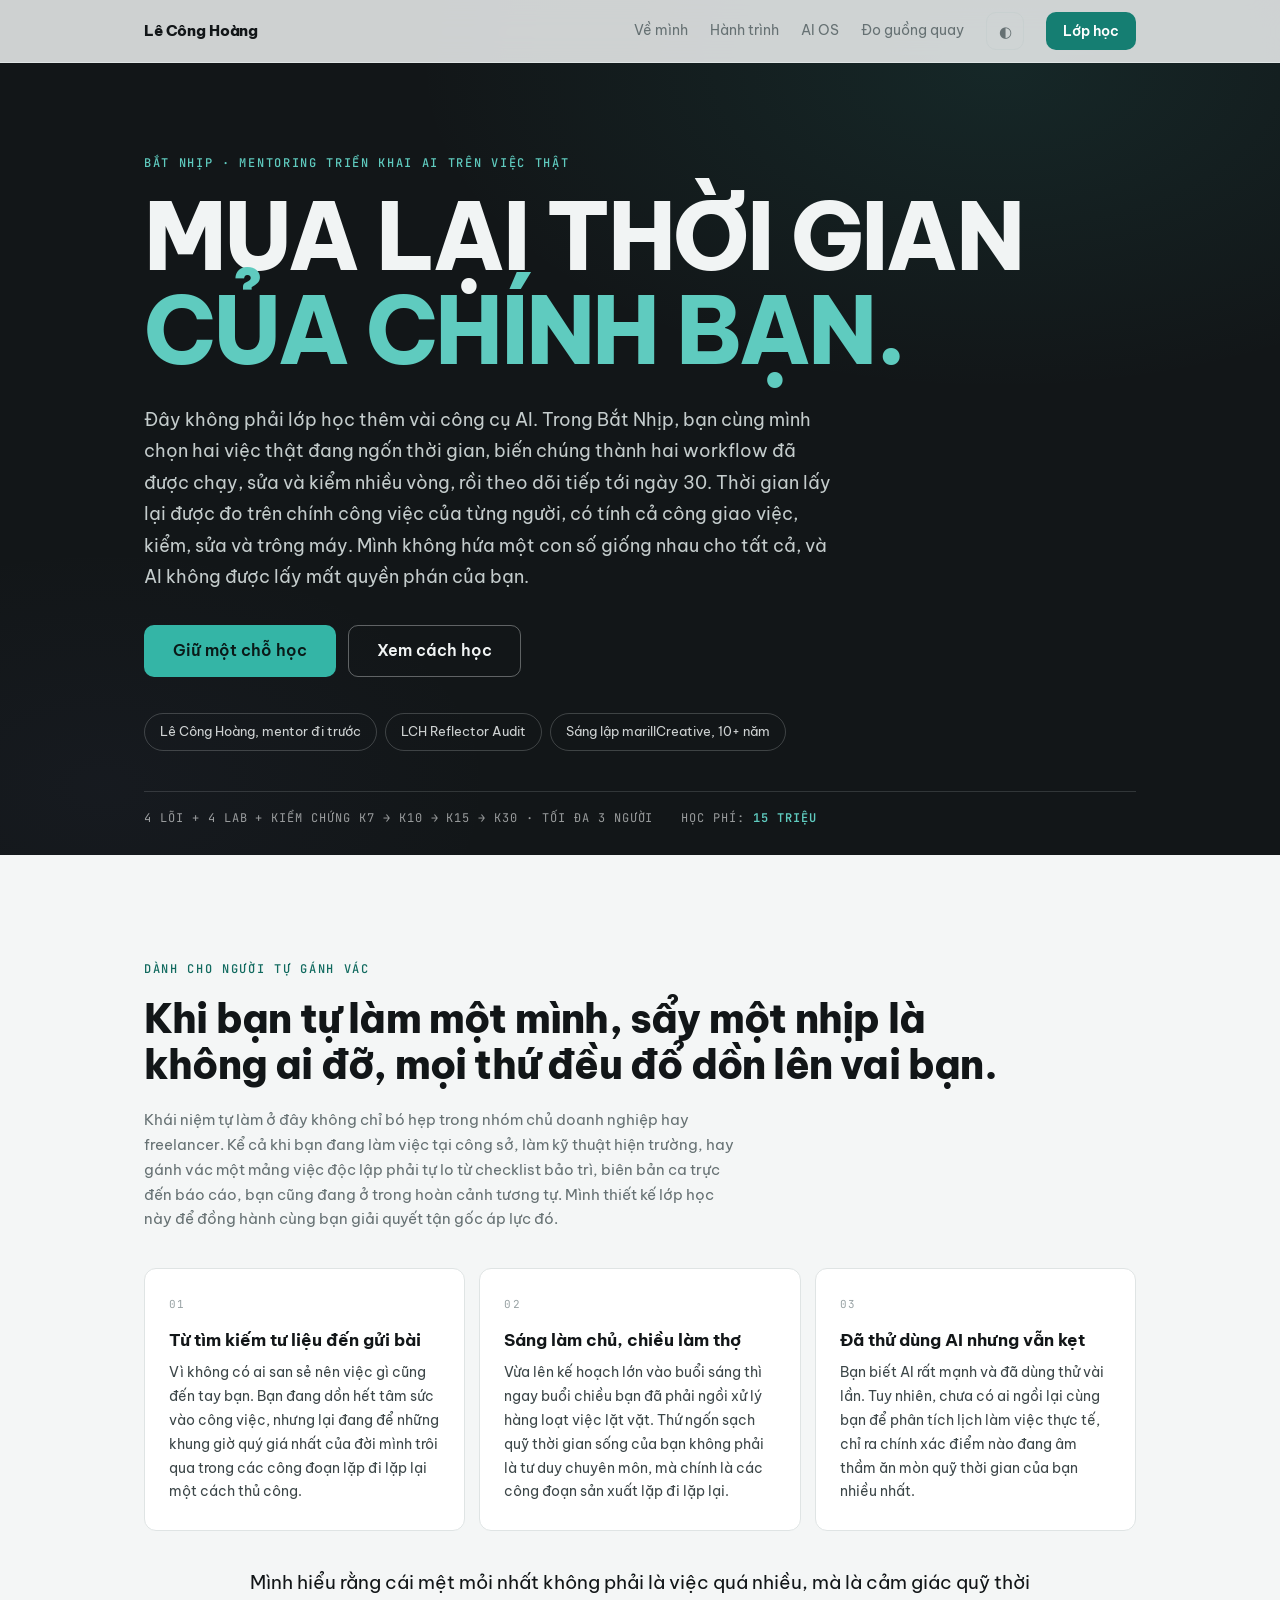
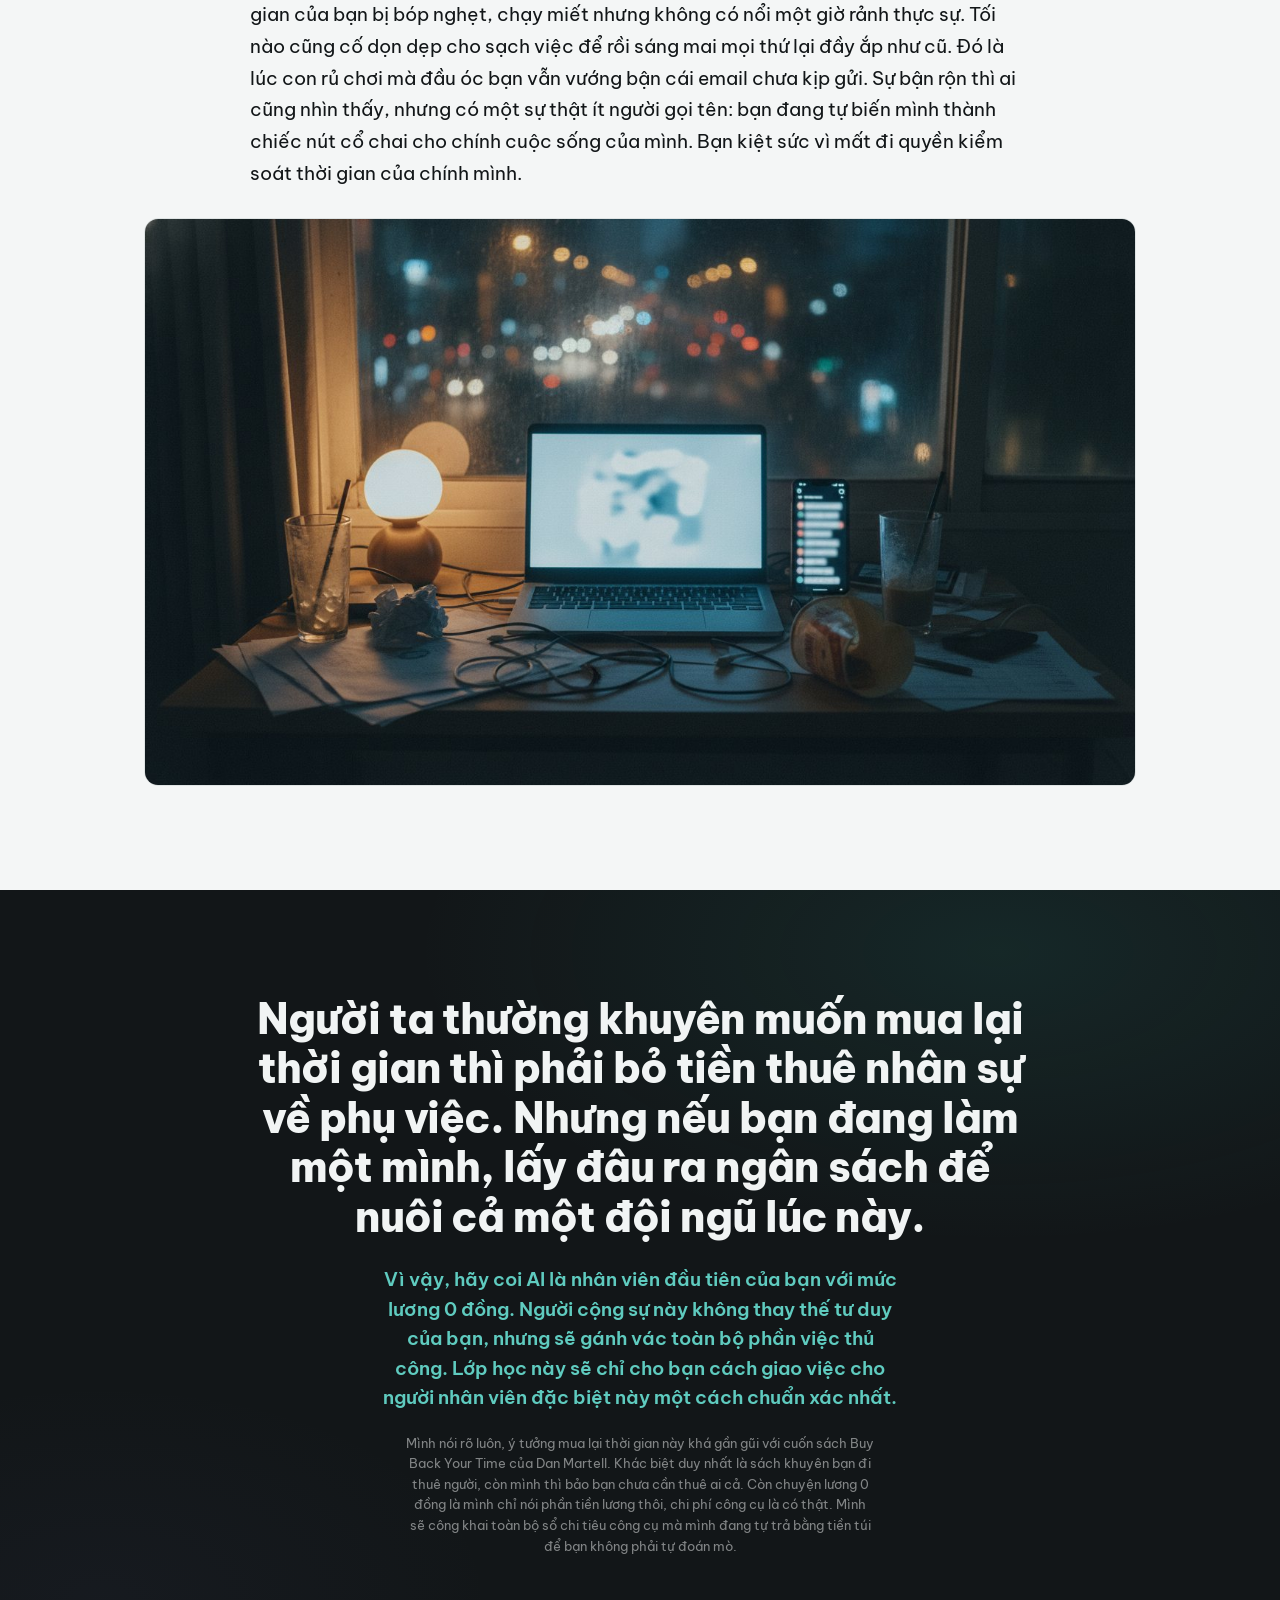
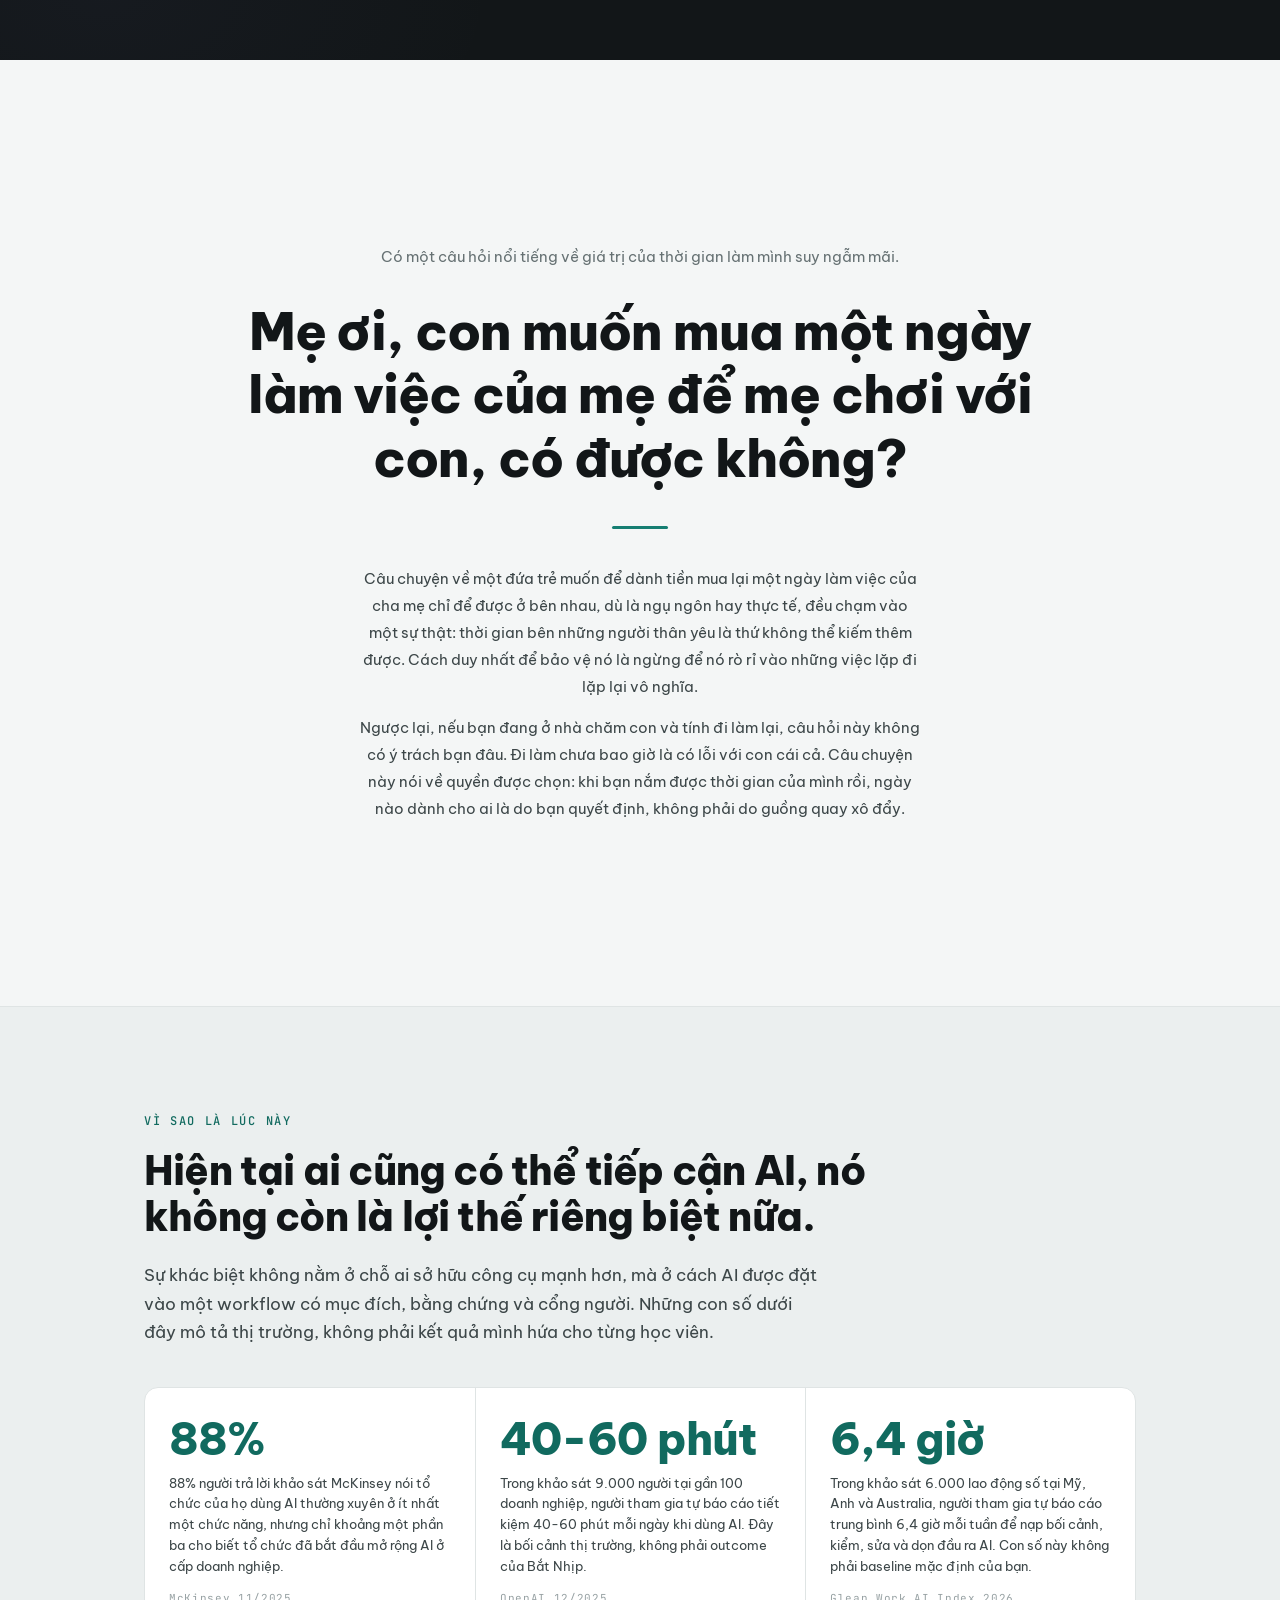
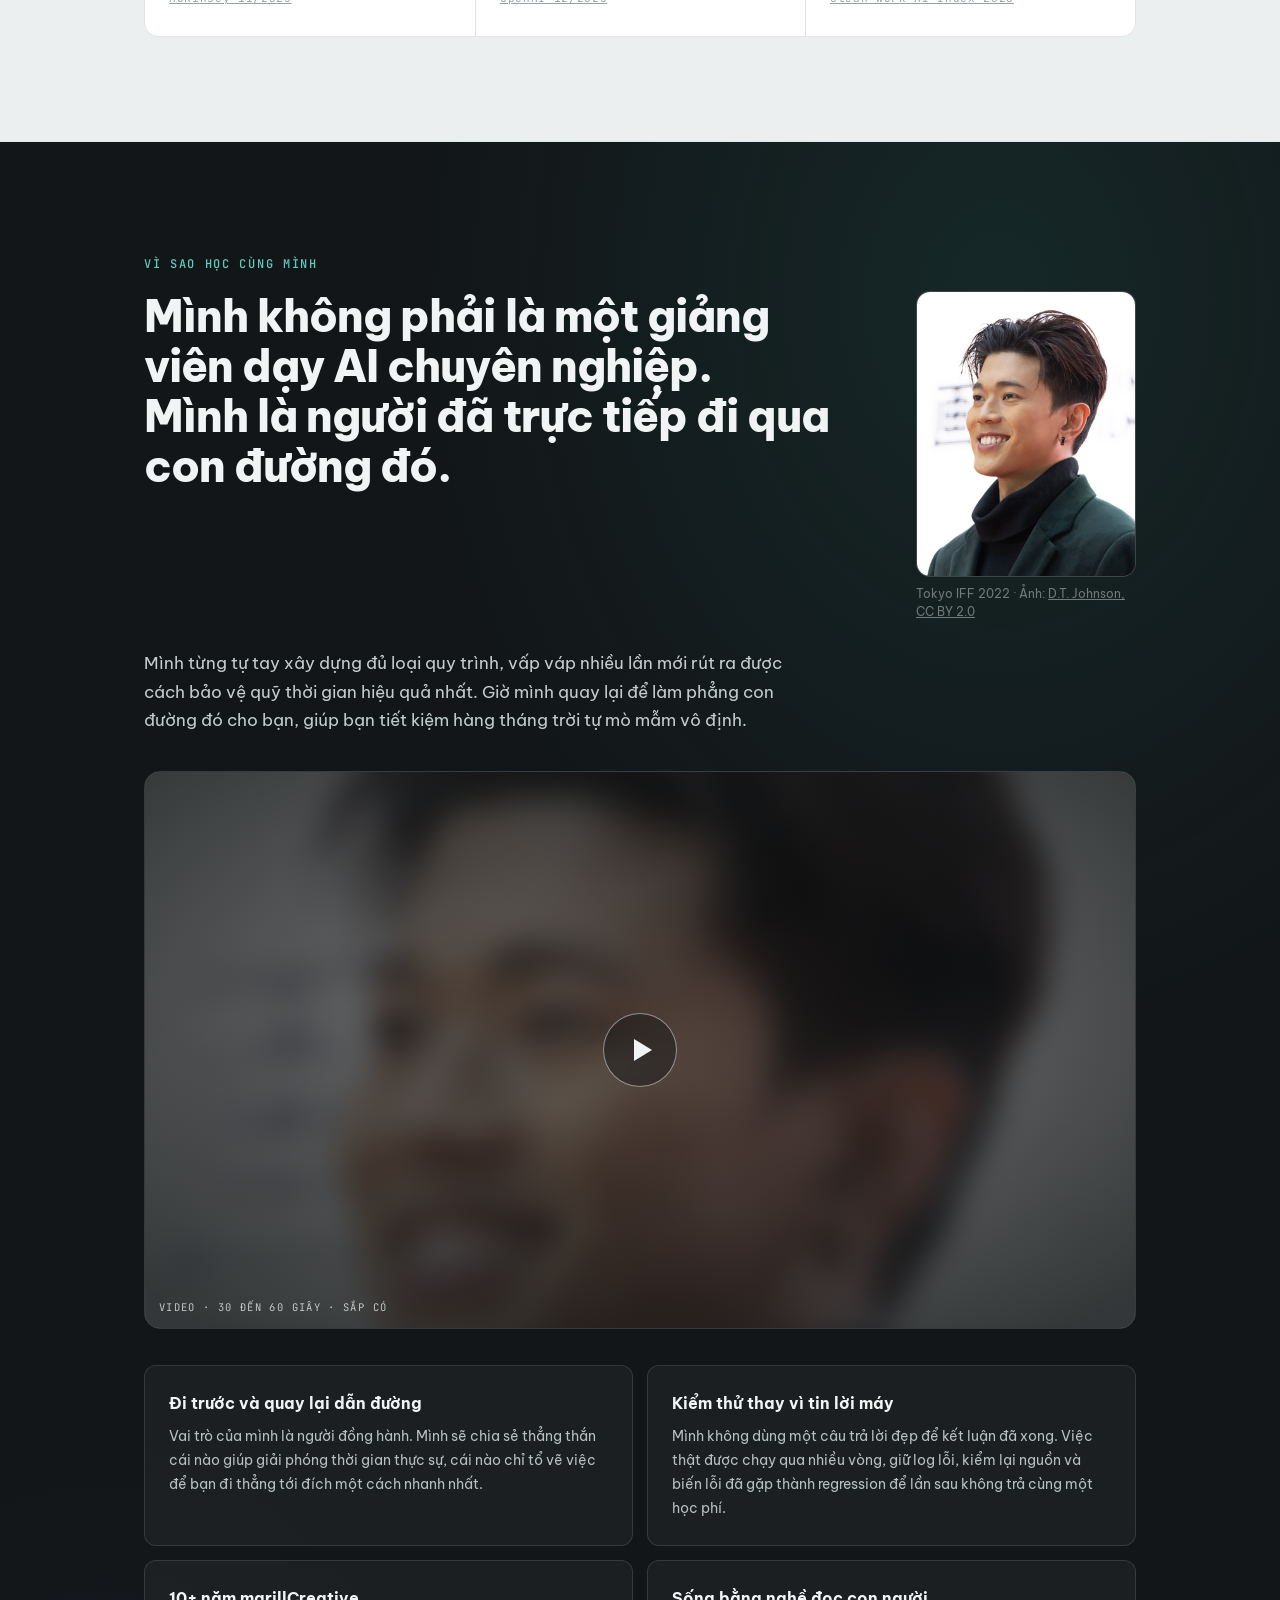
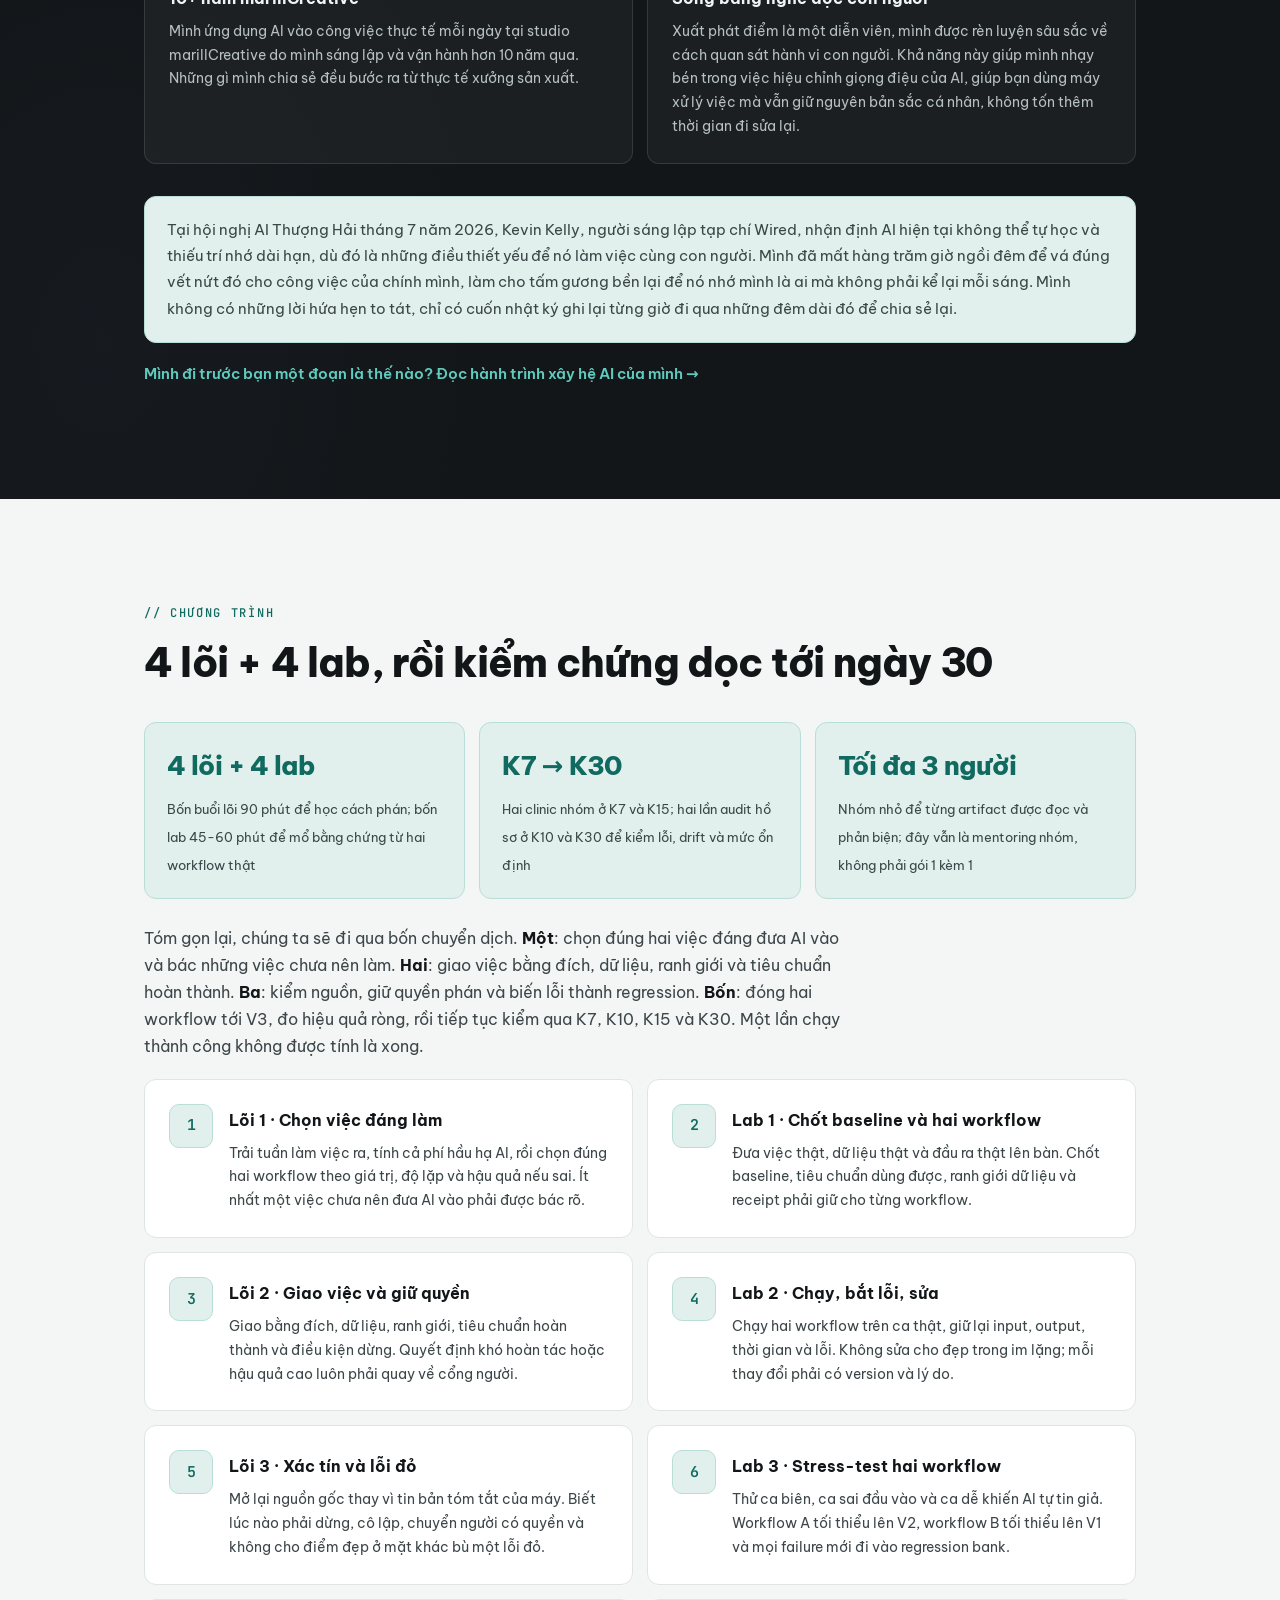
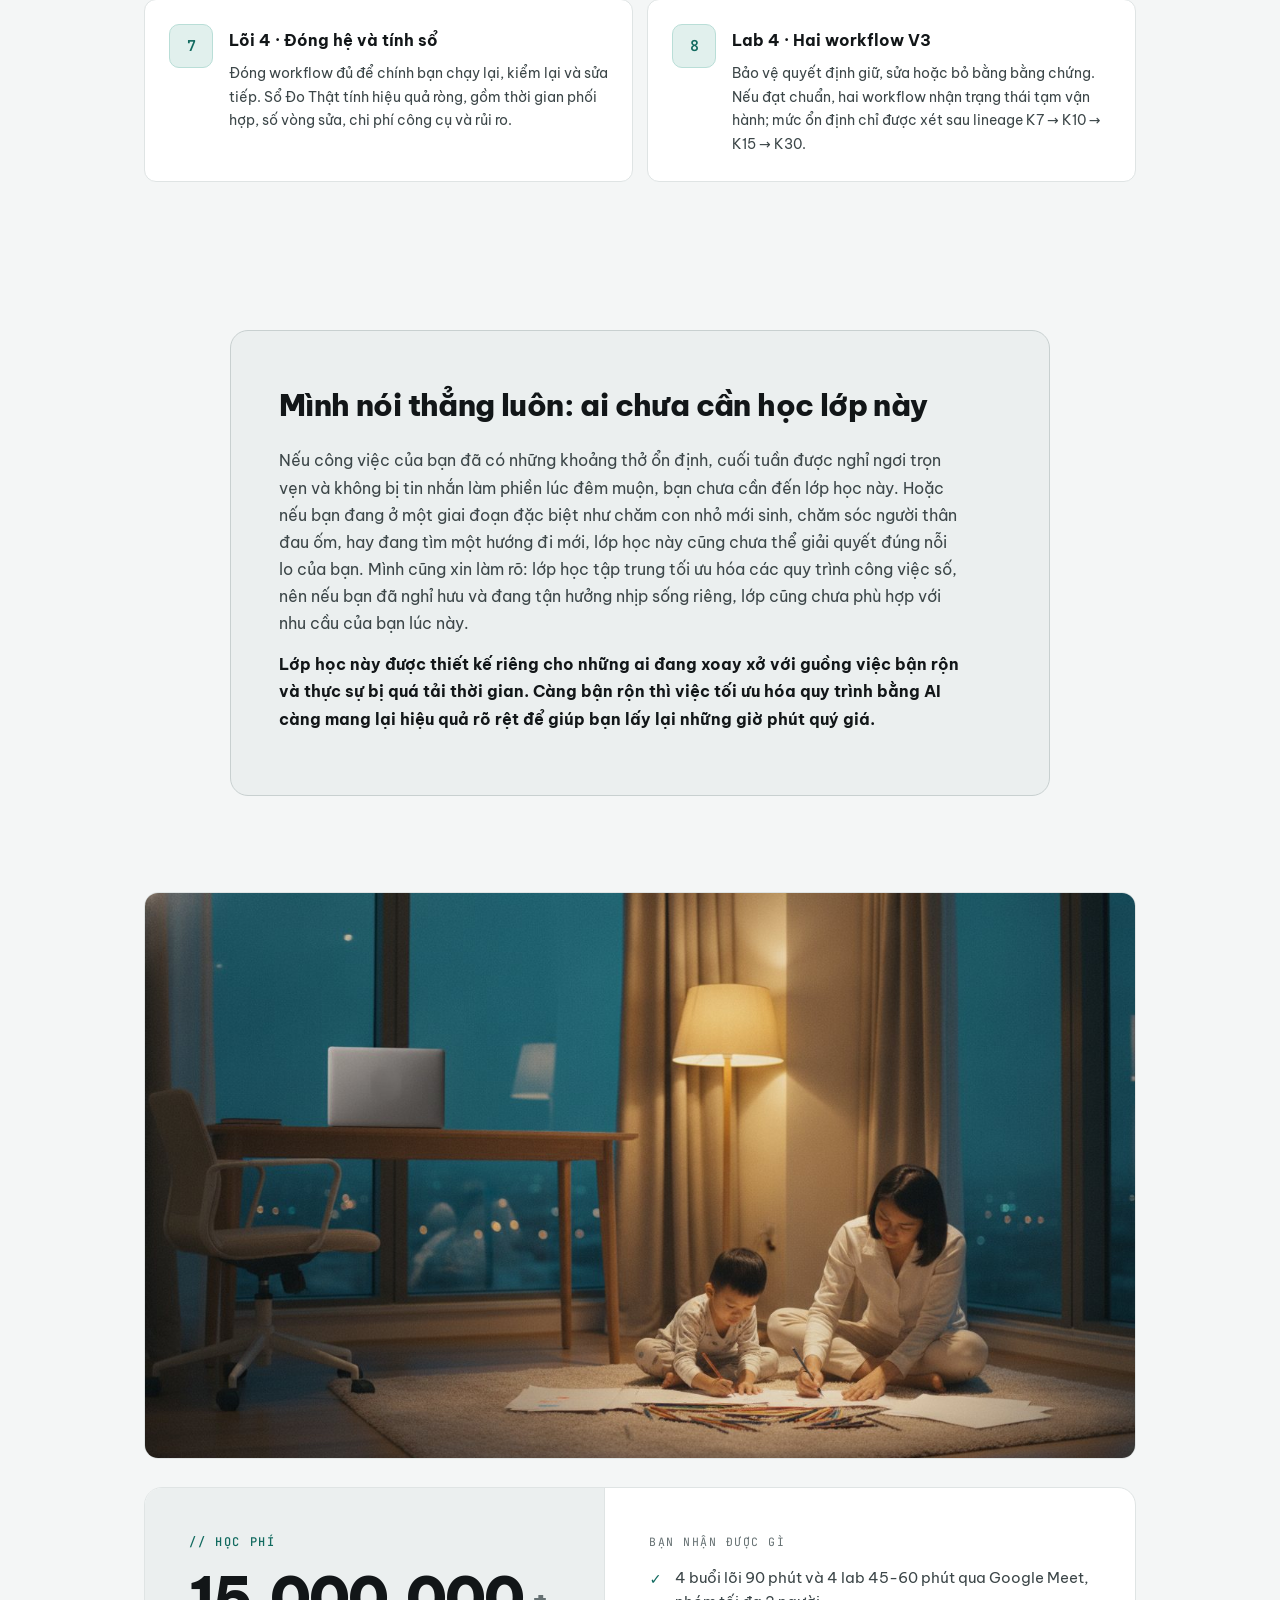
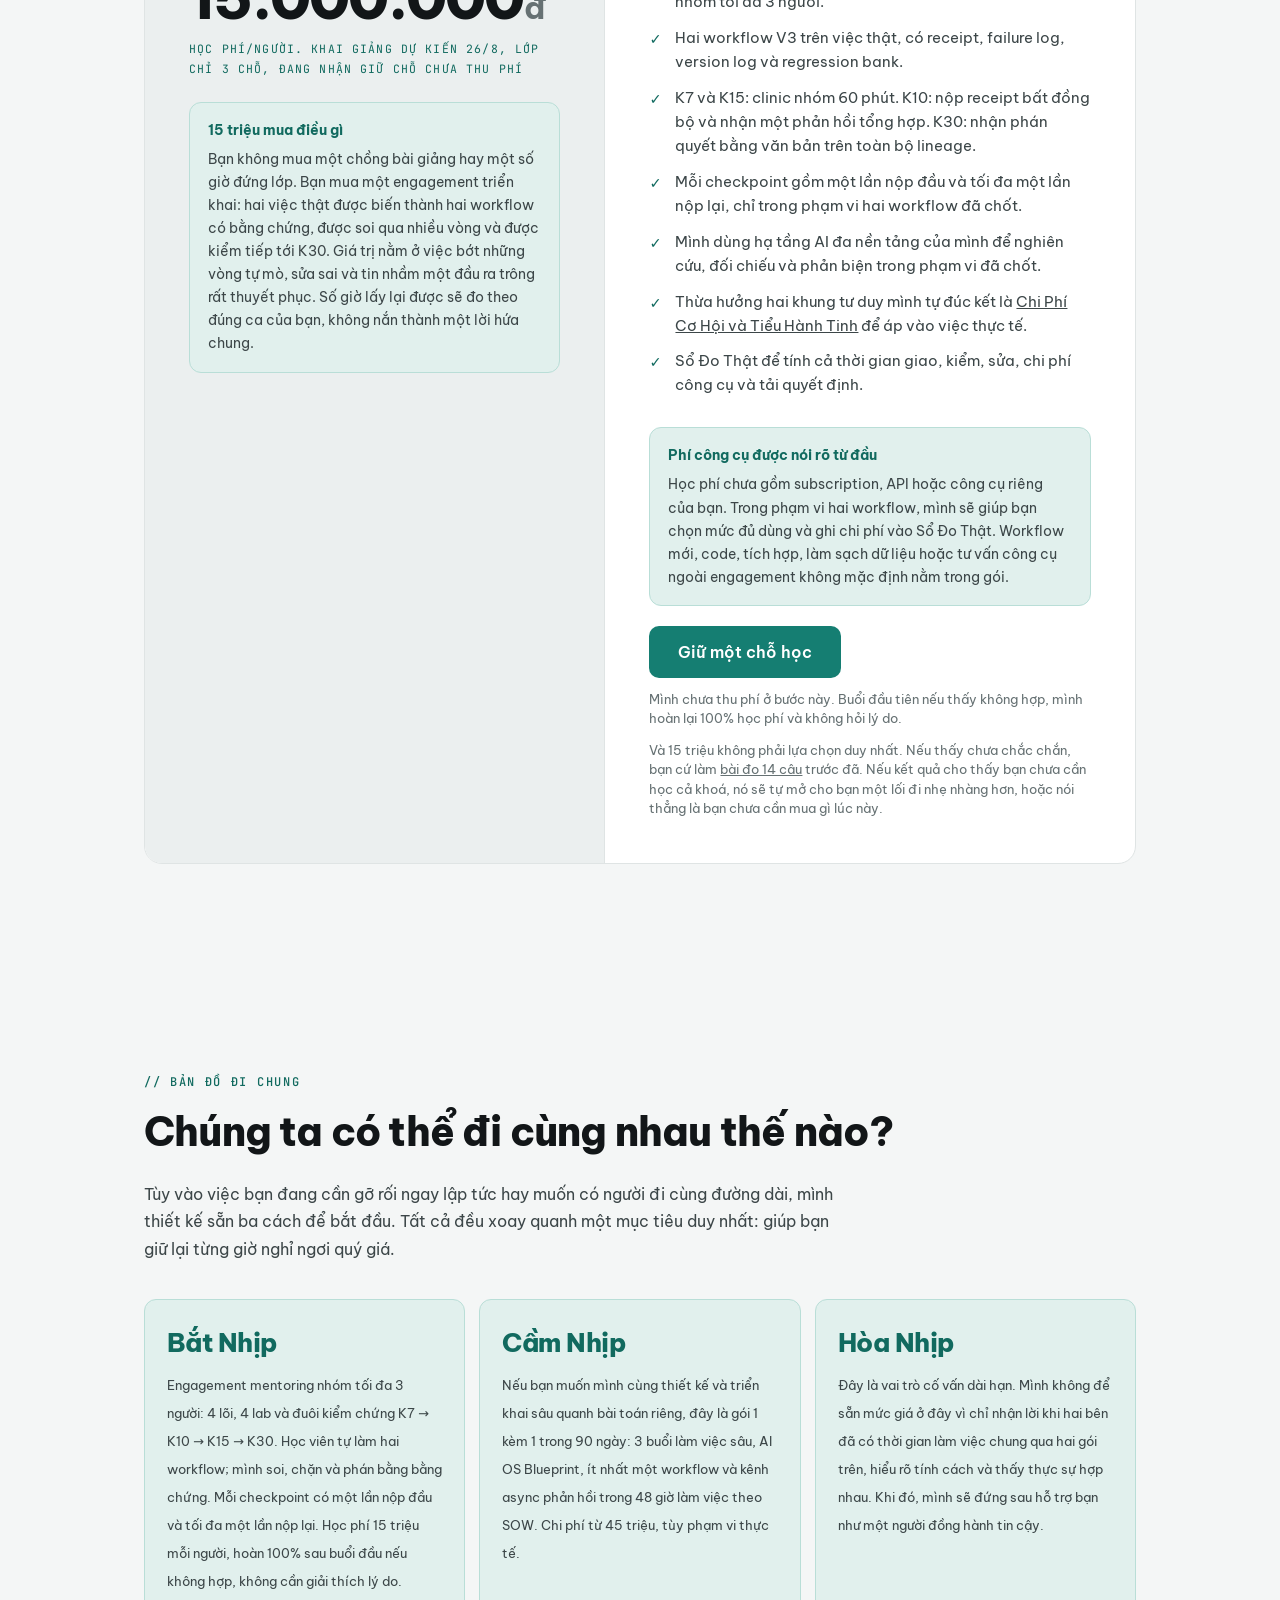
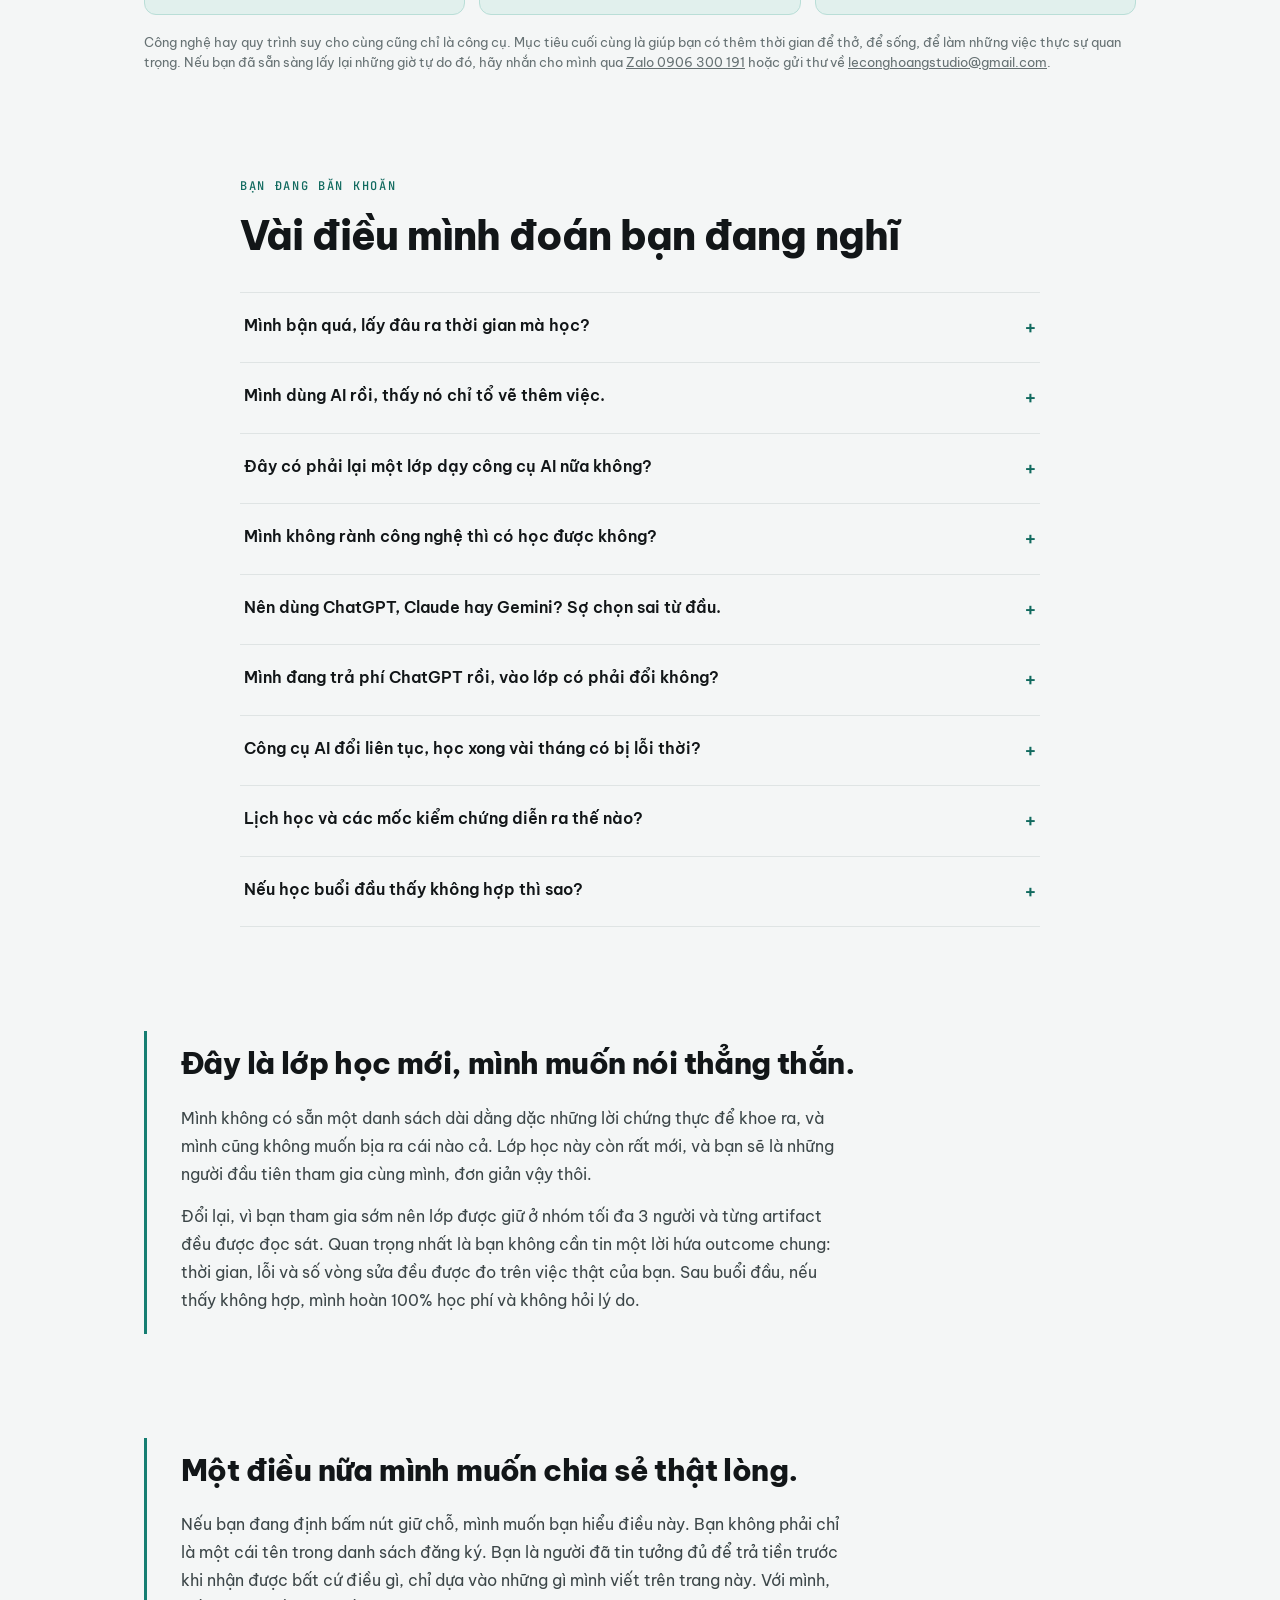
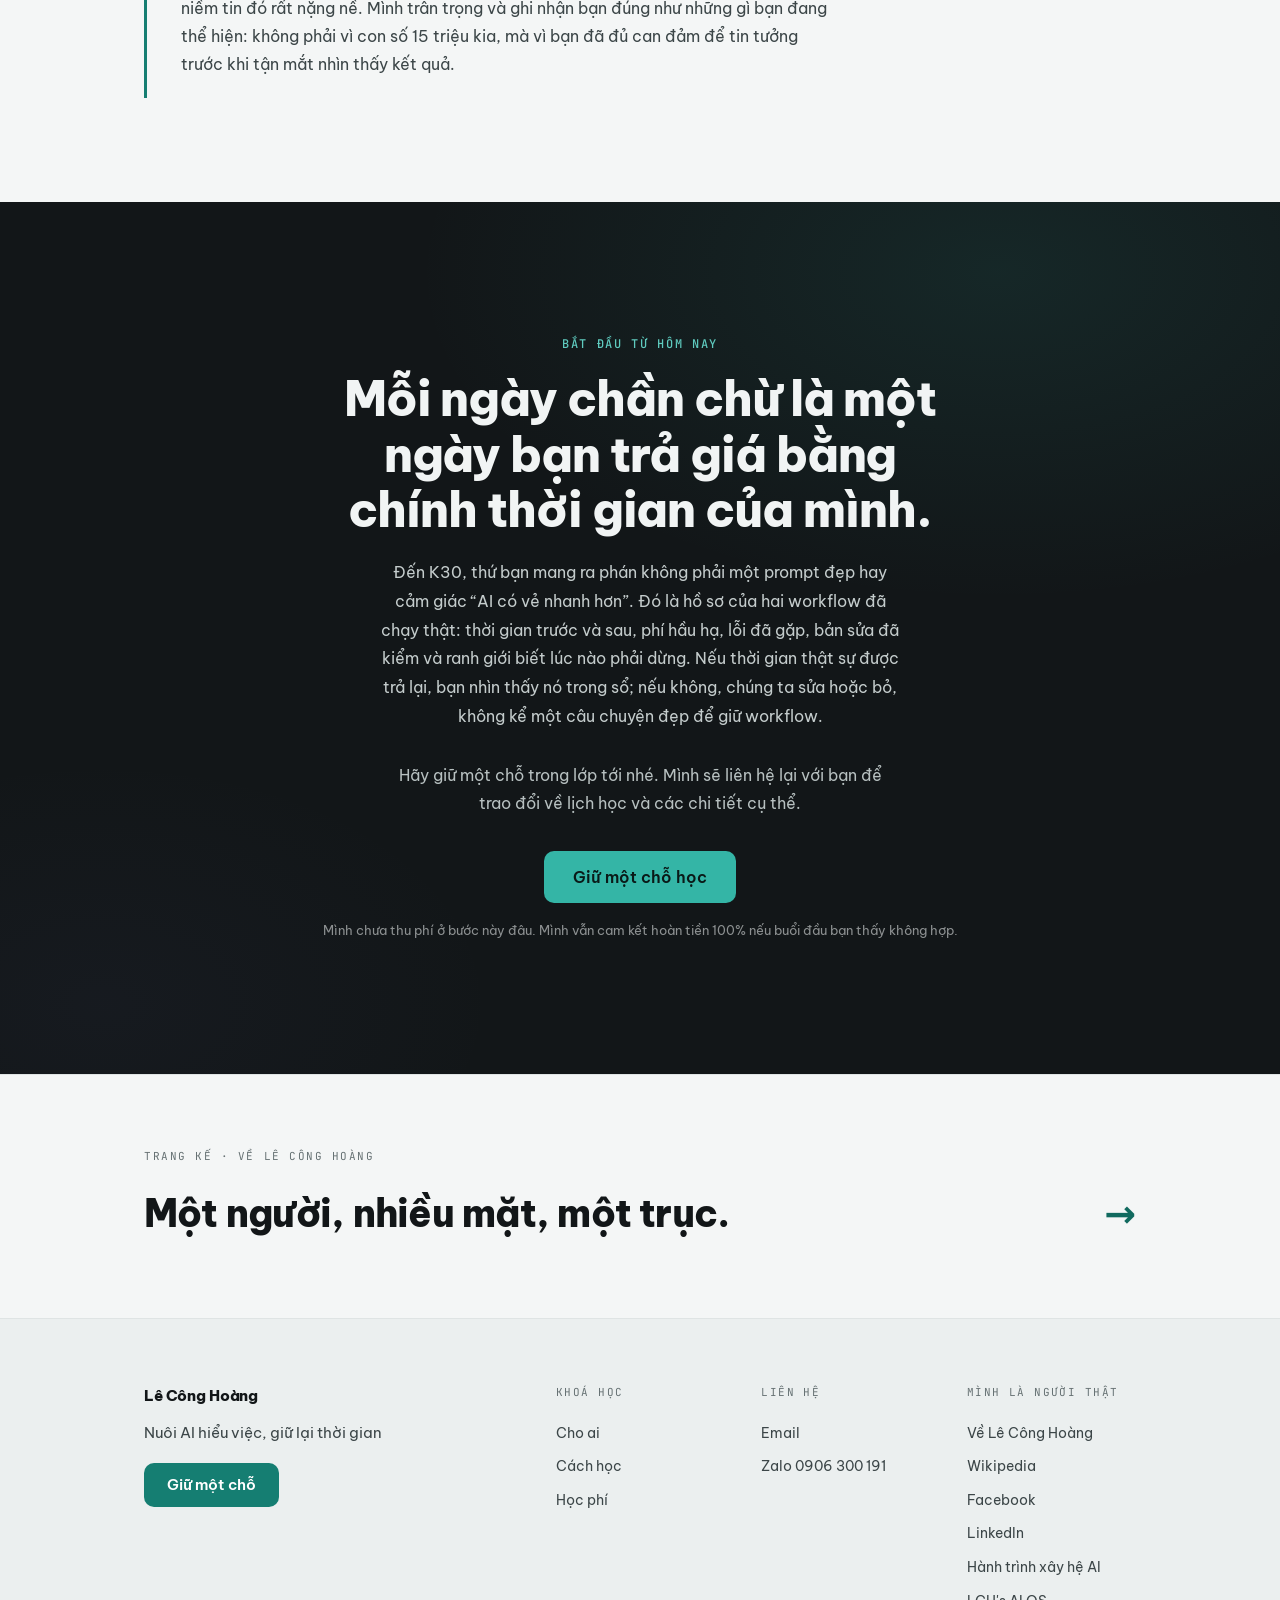
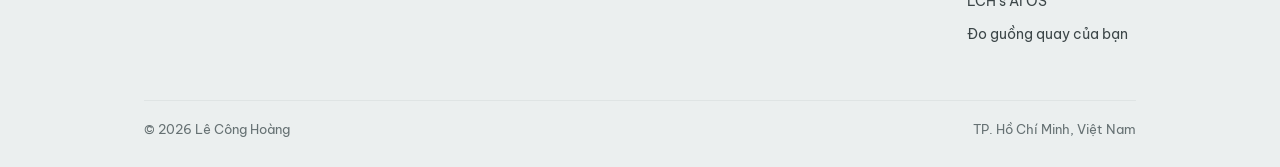
==== commit 9665afb9: "Self-host site fonts for privacy gate" ====
--- a/index.html
+++ b/index.html
@@ -20,9 +20,7 @@
 <meta name="twitter:image" content="https://aimentoringlch.netlify.app/assets/og-mua-lai-thoi-gian.jpg" />
 <link rel="icon" href="assets/podcast/mark.png" />
 <script>try{var t=localStorage.getItem('lch-theme');if(t!=='dark'&&t!=='light')t=matchMedia('(prefers-color-scheme: dark)').matches?'dark':'light';document.documentElement.setAttribute('data-theme',t);}catch(e){}</script>
-<link rel="preconnect" href="https://fonts.googleapis.com" />
-<link rel="preconnect" href="https://fonts.gstatic.com" crossorigin />
-<link href="https://fonts.googleapis.com/css2?family=Be+Vietnam+Pro:wght@400;500;600;700;800&family=JetBrains+Mono:wght@400;500;600&display=swap" rel="stylesheet" />
+<link rel="stylesheet" href="assets/fonts/fonts.css" />
 <link rel="stylesheet" href="styles.css" />
 </head>
 <body id="top">
@@ -405,30 +403,12 @@
       <button class="dialog-close js-close-book" type="button" aria-label="Đóng">×</button>
     </div>
     <div class="dialog-body">
-      <p class="dialog-intro">Giữ một chỗ trong lớp tới nhé. Mình sẽ liên hệ lại với bạn để báo lịch và chi tiết, bước này mình chưa thu phí gì đâu.</p>
-      <form class="booking-form" id="booking-form" name="giu-cho" method="POST" action="https://aimentoringlch.netlify.app/" data-netlify="true" netlify-honeypot="bot-field">
-        <input type="hidden" name="form-name" value="giu-cho" />
-        <p hidden><label>Đừng điền ô này: <input name="bot-field" /></label></p>
-        <div class="field"><label for="bn">Tên của bạn</label><input id="bn" name="name" placeholder="Nguyễn Văn A" required /></div>
-        <div class="field"><label for="be">Email</label><input id="be" name="email" type="email" placeholder="ban@vidu.com" required /></div>
-        <div class="field"><label for="bj">Bạn làm nghề gì</label><input id="bj" name="job" placeholder="Vd: chủ tiệm, kỹ thuật, kế toán, freelancer, văn phòng..." /></div>
-        <div class="field"><label for="bd">Chỗ nào đang ngốn nhiều giờ nhất của bạn</label><textarea id="bd" name="why" rows="3" placeholder="Một câu ngắn thôi cũng được."></textarea><span class="field-help">Để mình hiểu bạn trước khi gặp.</span></div>
-      </form>
-      <p style="margin:10px 0 0; font-size:13px; line-height:1.5; color:var(--muted);">Nếu bạn không thích điền biểu mẫu thì cứ nhắn qua <a href="https://zalo.me/0906300191" target="_blank" rel="noopener">Zalo 0906 300 191</a> hoặc gửi email trực tiếp về <a href="mailto:leconghoangstudio@gmail.com">leconghoangstudio@gmail.com</a> cũng được.</p>
+      <p class="dialog-intro">Danh sách chờ đang tạm đóng để mình hoàn thiện quyền riêng tư và lịch pilot. Bước này không nhận đăng ký hay giữ chỗ.</p>
+      <p style="margin:10px 0 0; font-size:13px; line-height:1.5; color:var(--muted);">Nếu cần liên hệ chung, bạn có thể nhắn qua <a href="https://zalo.me/0906300191" target="_blank" rel="noopener">Zalo 0906 300 191</a> hoặc gửi email về <a href="mailto:leconghoangstudio@gmail.com">leconghoangstudio@gmail.com</a>. Chỉ cần gửi tên và cách liên hệ. Đừng gửi dữ liệu nhạy cảm, tài liệu công việc hoặc dữ liệu của người khác.</p>
     </div>
     <div class="dialog-foot">
-      <button class="btn btn-ghost js-close-book" type="button">Quay lại sau</button>
-      <button class="btn btn-primary" type="submit" form="booking-form">Gửi đăng ký</button>
-    </div>
-  </div>
-</div>
-
-<!-- TOAST -->
-<div class="toast-wrap" id="toast" hidden>
-  <div class="toast" role="status">
-    <span class="toast-bar"></span>
-    <div class="toast-body"><div class="toast-title">Một bước nữa là xong</div><div class="toast-msg">Ứng dụng email của bạn đang mở với nội dung điền sẵn, bấm Gửi là xong. Không thấy gì mở ra? Gửi thẳng về leconghoangstudio@gmail.com nhé.</div></div>
-    <button class="toast-close js-close-toast" type="button" aria-label="Đóng">×</button>
+      <button class="btn btn-primary js-close-book" type="button">Đã hiểu</button>
+    </div>
   </div>
 </div>
 
--- a/assets/fonts/fonts.css
+++ b/assets/fonts/fonts.css
@@ -0,0 +1,15 @@
+/* Self-hosted Be Vietnam Pro and JetBrains Mono.
+ * Source: Google Fonts repositories. Licenses are stored beside these files. */
+
+@font-face { font-family:'Be Vietnam Pro'; font-style:normal; font-weight:300; font-display:swap; src:url('./be-vietnam-pro-300.ttf') format('truetype'); }
+@font-face { font-family:'Be Vietnam Pro'; font-style:normal; font-weight:400; font-display:swap; src:url('./be-vietnam-pro-400.ttf') format('truetype'); }
+@font-face { font-family:'Be Vietnam Pro'; font-style:normal; font-weight:500; font-display:swap; src:url('./be-vietnam-pro-500.ttf') format('truetype'); }
+@font-face { font-family:'Be Vietnam Pro'; font-style:normal; font-weight:600; font-display:swap; src:url('./be-vietnam-pro-600.ttf') format('truetype'); }
+@font-face { font-family:'Be Vietnam Pro'; font-style:normal; font-weight:700; font-display:swap; src:url('./be-vietnam-pro-700.ttf') format('truetype'); }
+@font-face { font-family:'Be Vietnam Pro'; font-style:normal; font-weight:800; font-display:swap; src:url('./be-vietnam-pro-800.ttf') format('truetype'); }
+@font-face { font-family:'Be Vietnam Pro'; font-style:italic; font-weight:400; font-display:swap; src:url('./be-vietnam-pro-400-italic.ttf') format('truetype'); }
+@font-face { font-family:'Be Vietnam Pro'; font-style:italic; font-weight:600; font-display:swap; src:url('./be-vietnam-pro-600-italic.ttf') format('truetype'); }
+@font-face { font-family:'JetBrains Mono'; font-style:normal; font-weight:400; font-display:swap; src:url('./jetbrains-mono-400.ttf') format('truetype'); }
+@font-face { font-family:'JetBrains Mono'; font-style:normal; font-weight:500; font-display:swap; src:url('./jetbrains-mono-500.ttf') format('truetype'); }
+@font-face { font-family:'JetBrains Mono'; font-style:normal; font-weight:600; font-display:swap; src:url('./jetbrains-mono-600.ttf') format('truetype'); }
+@font-face { font-family:'JetBrains Mono'; font-style:normal; font-weight:700; font-display:swap; src:url('./jetbrains-mono-700.ttf') format('truetype'); }
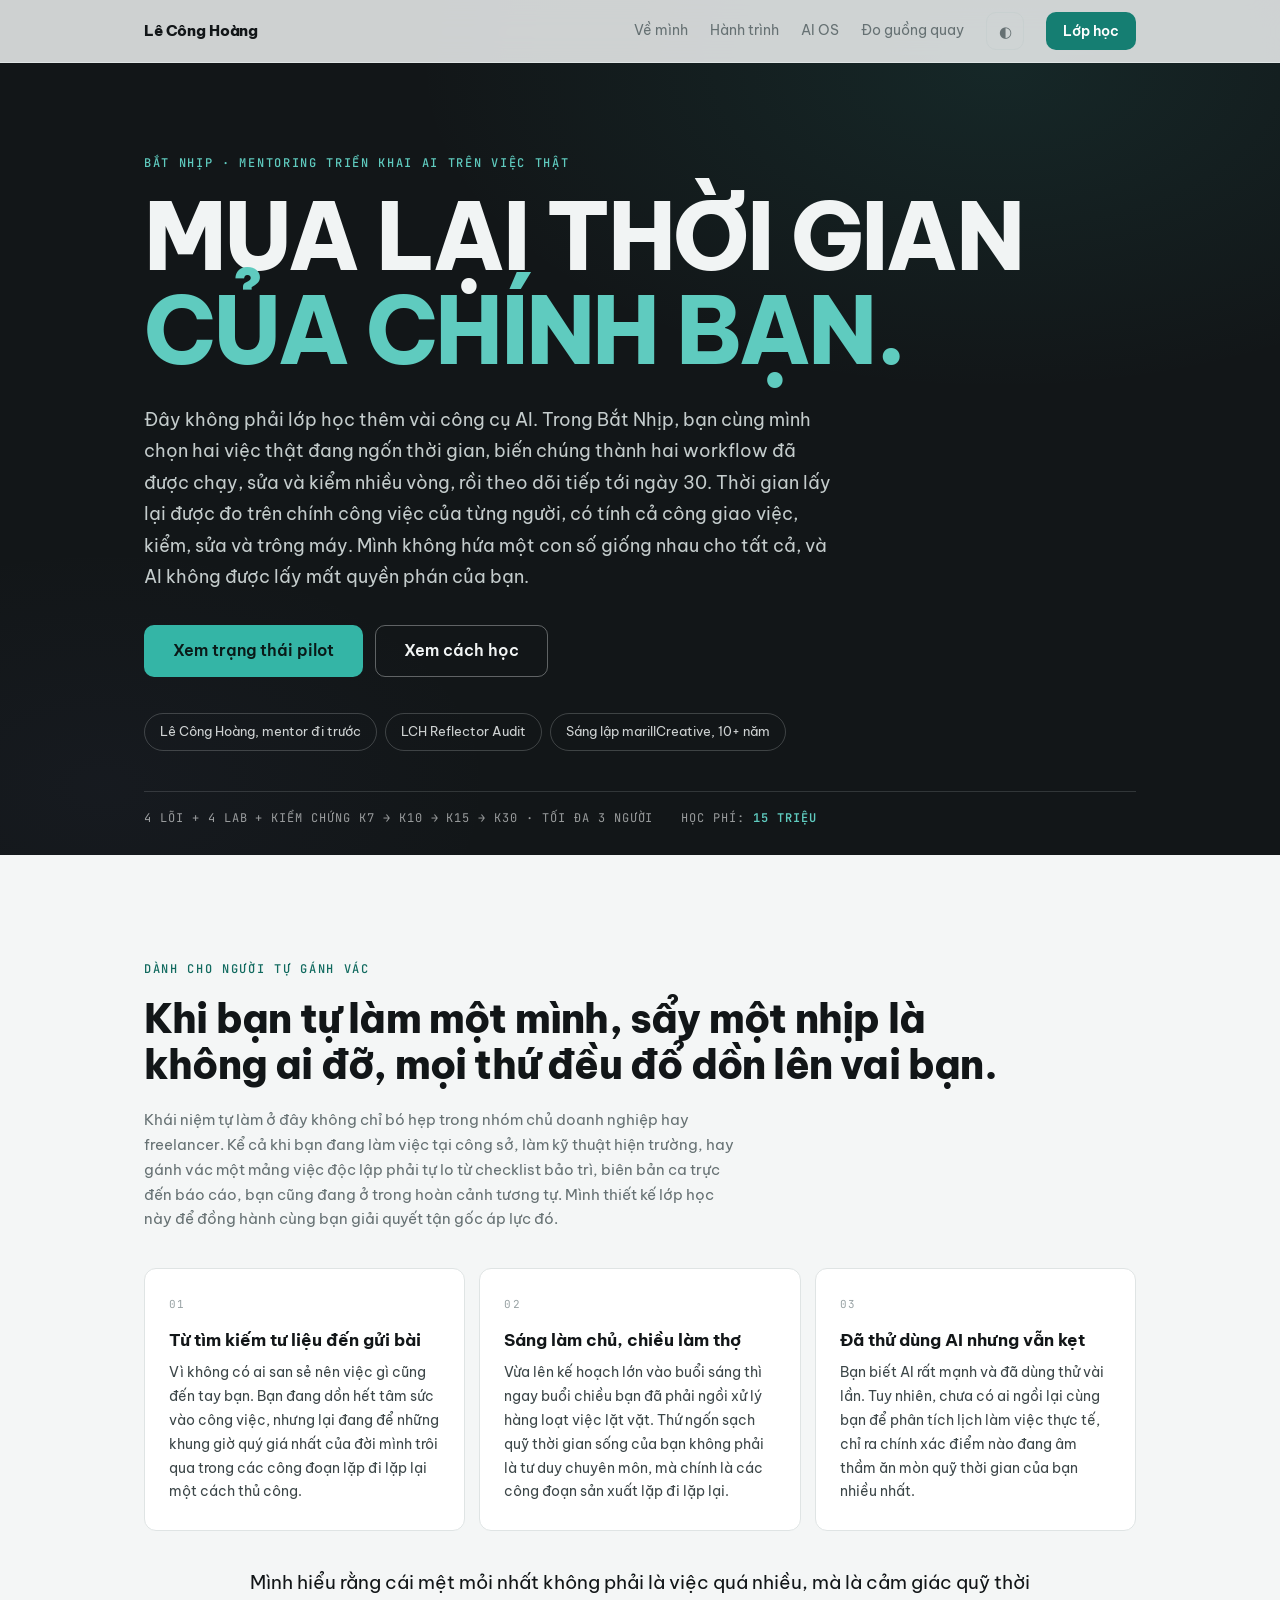
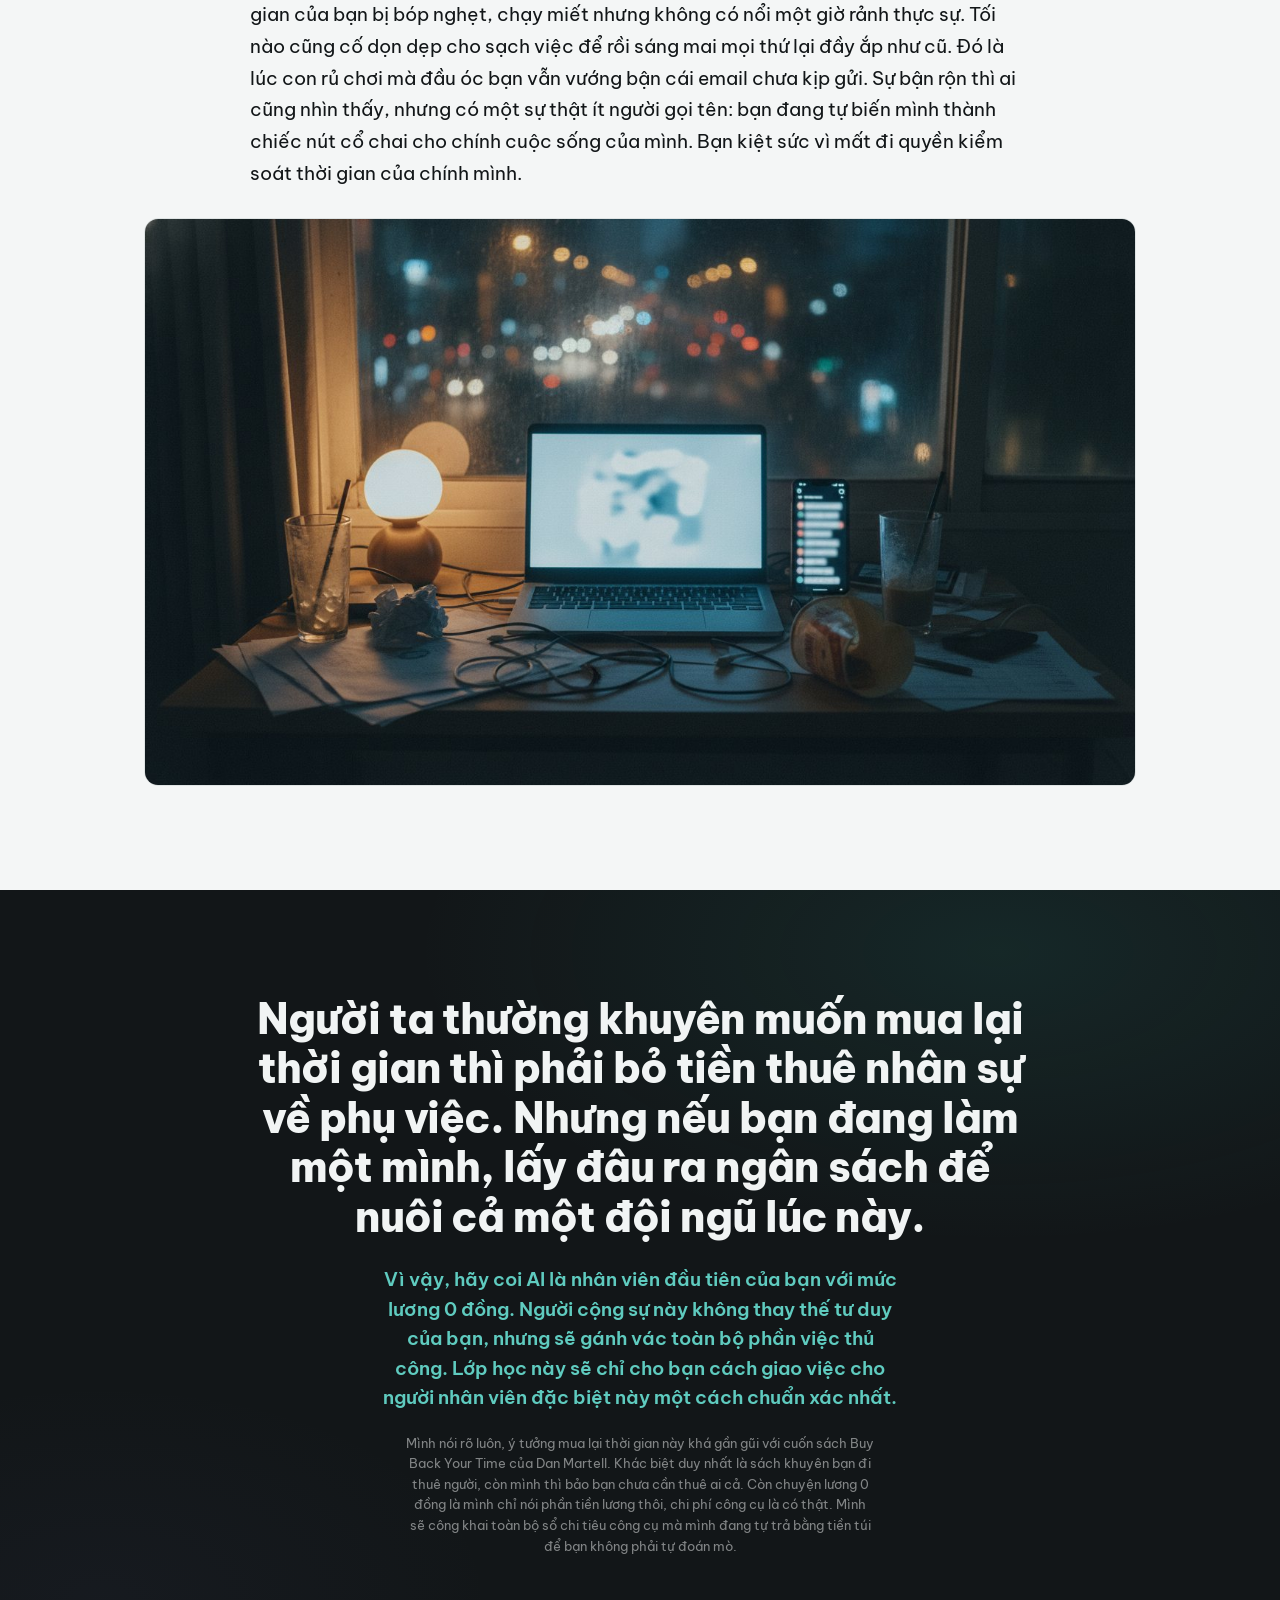
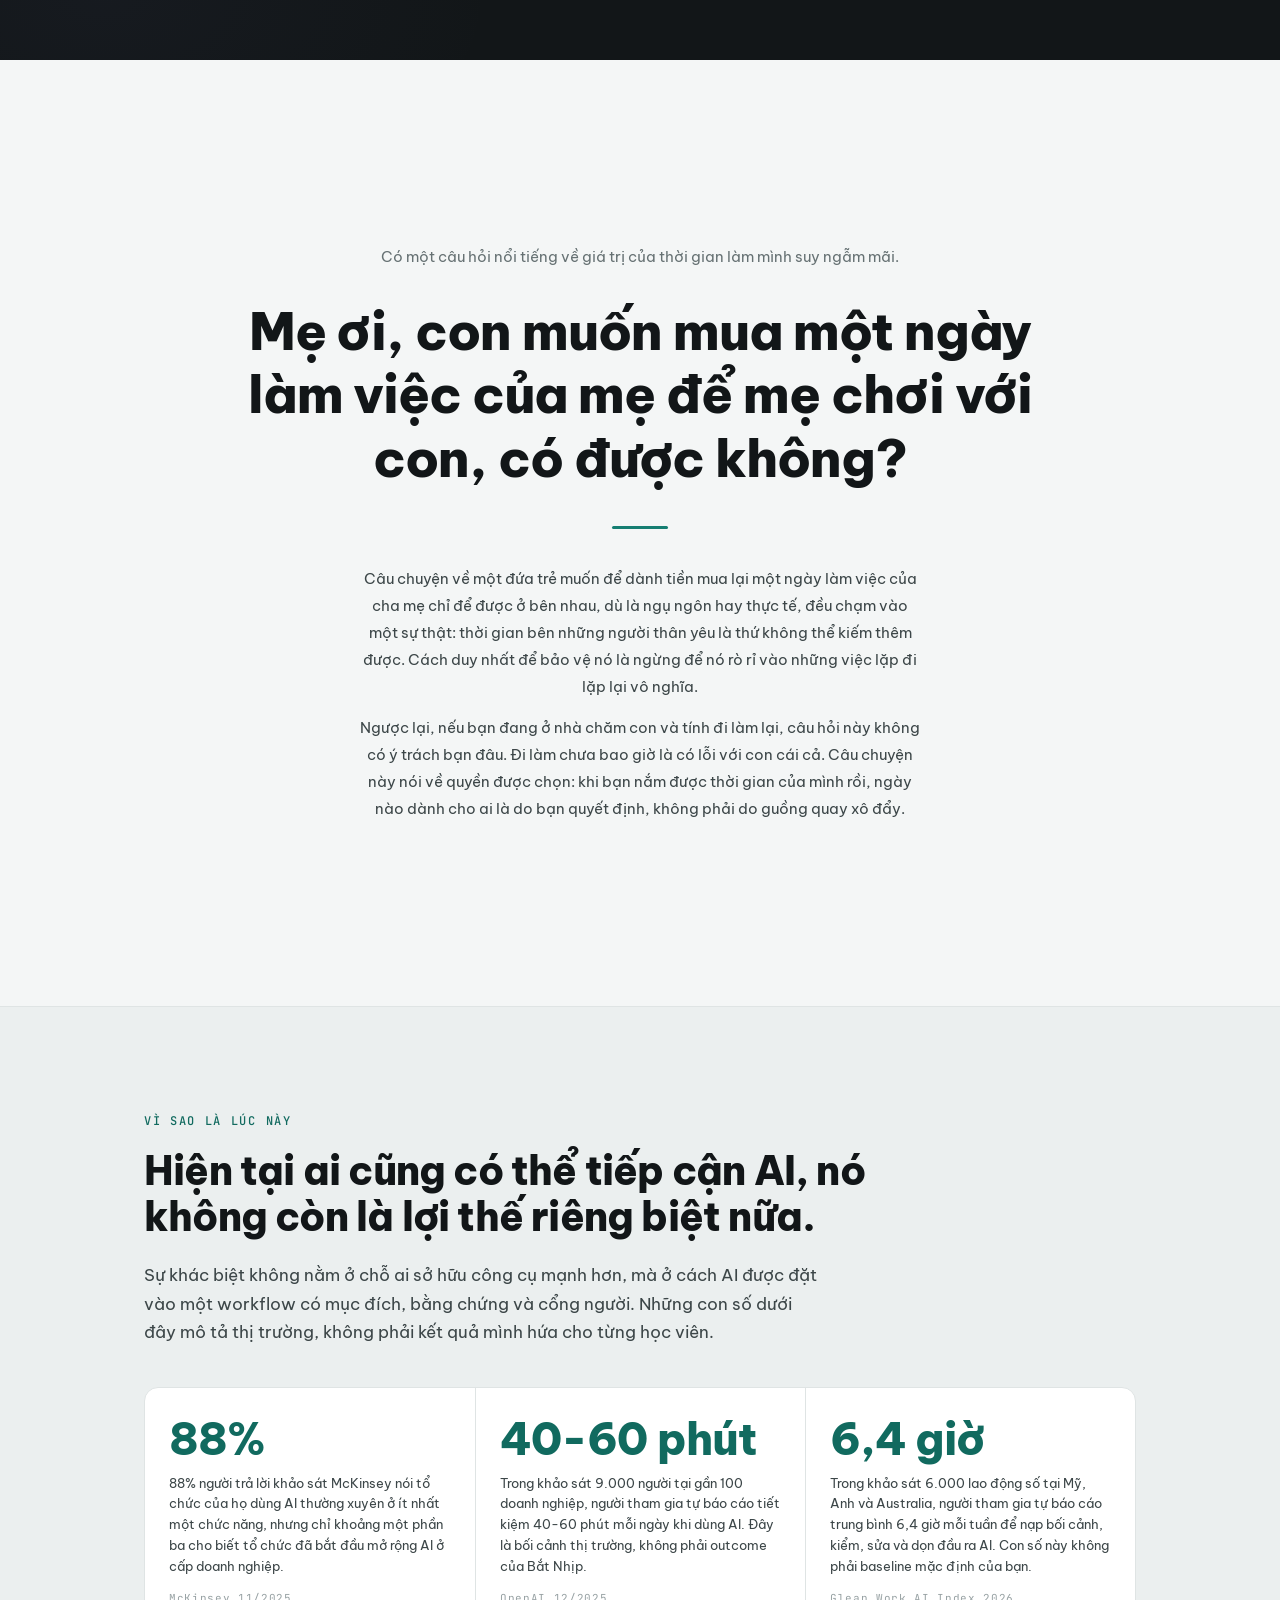
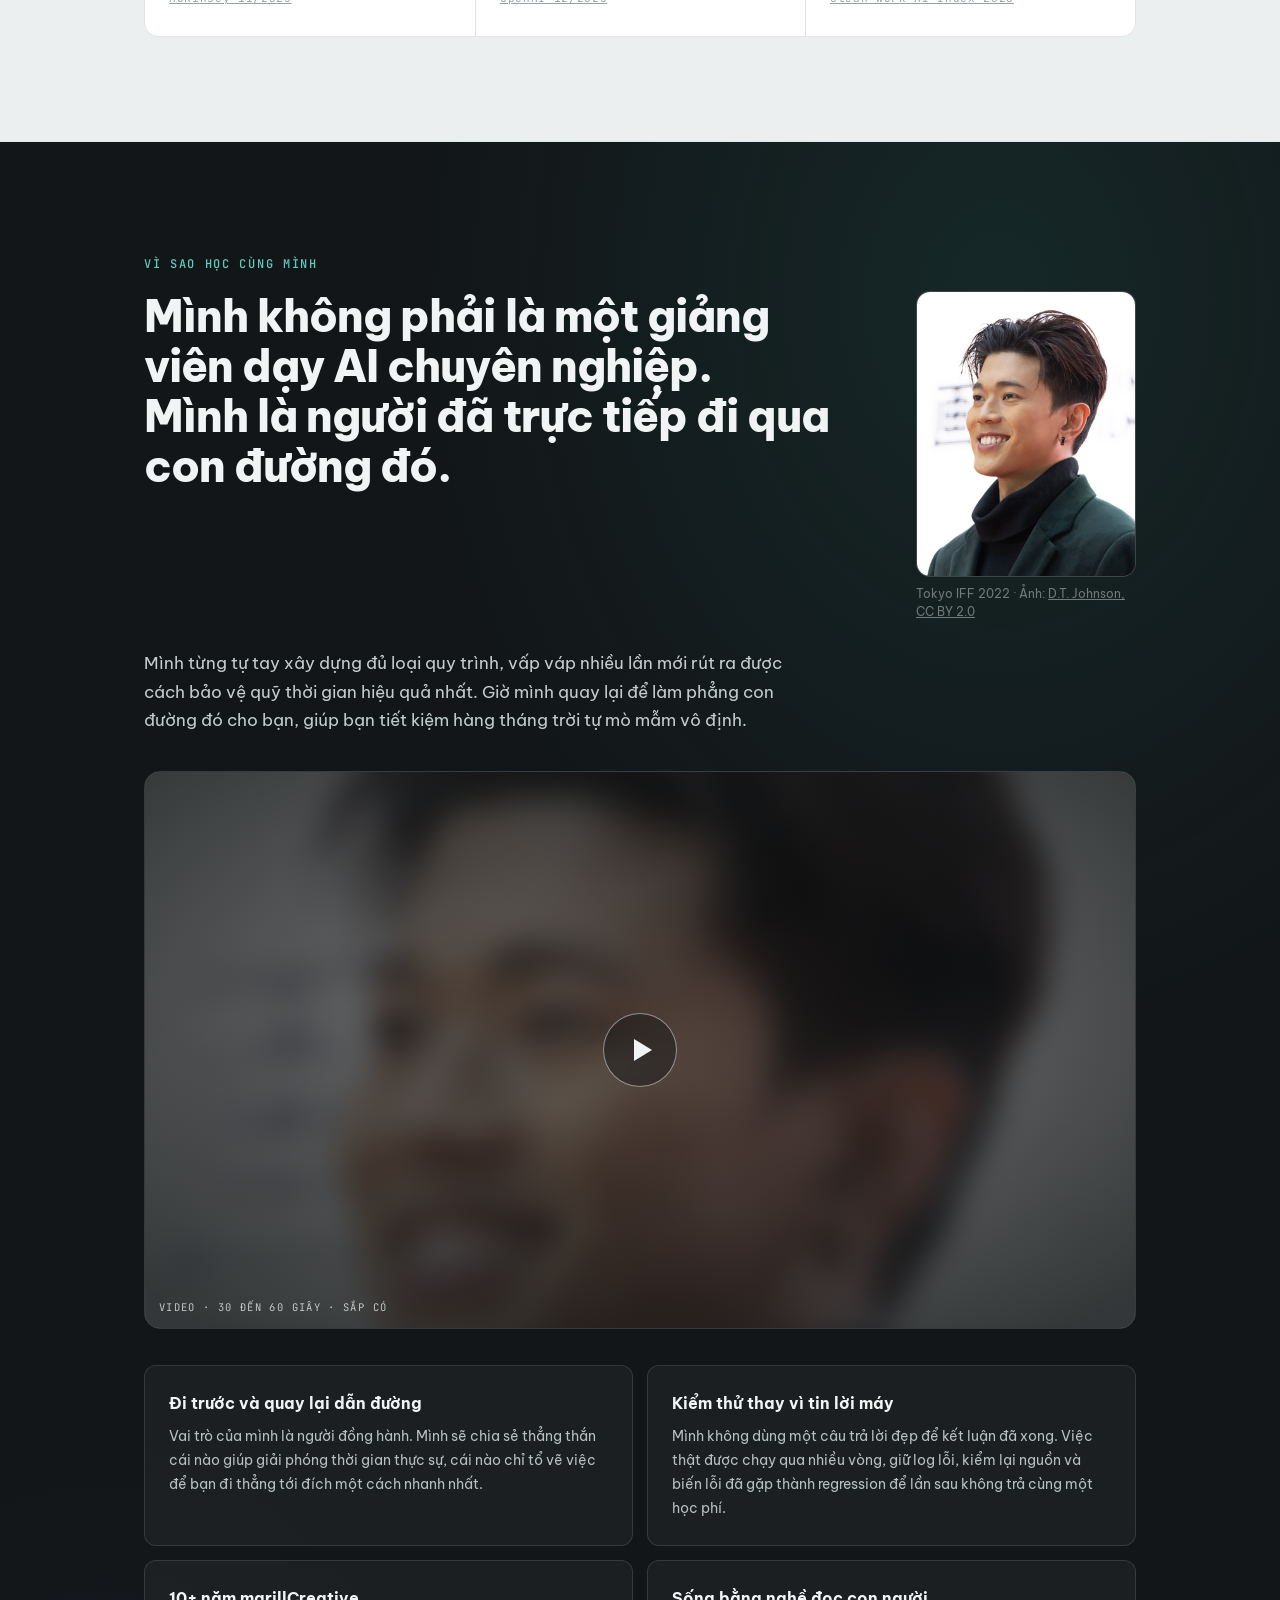
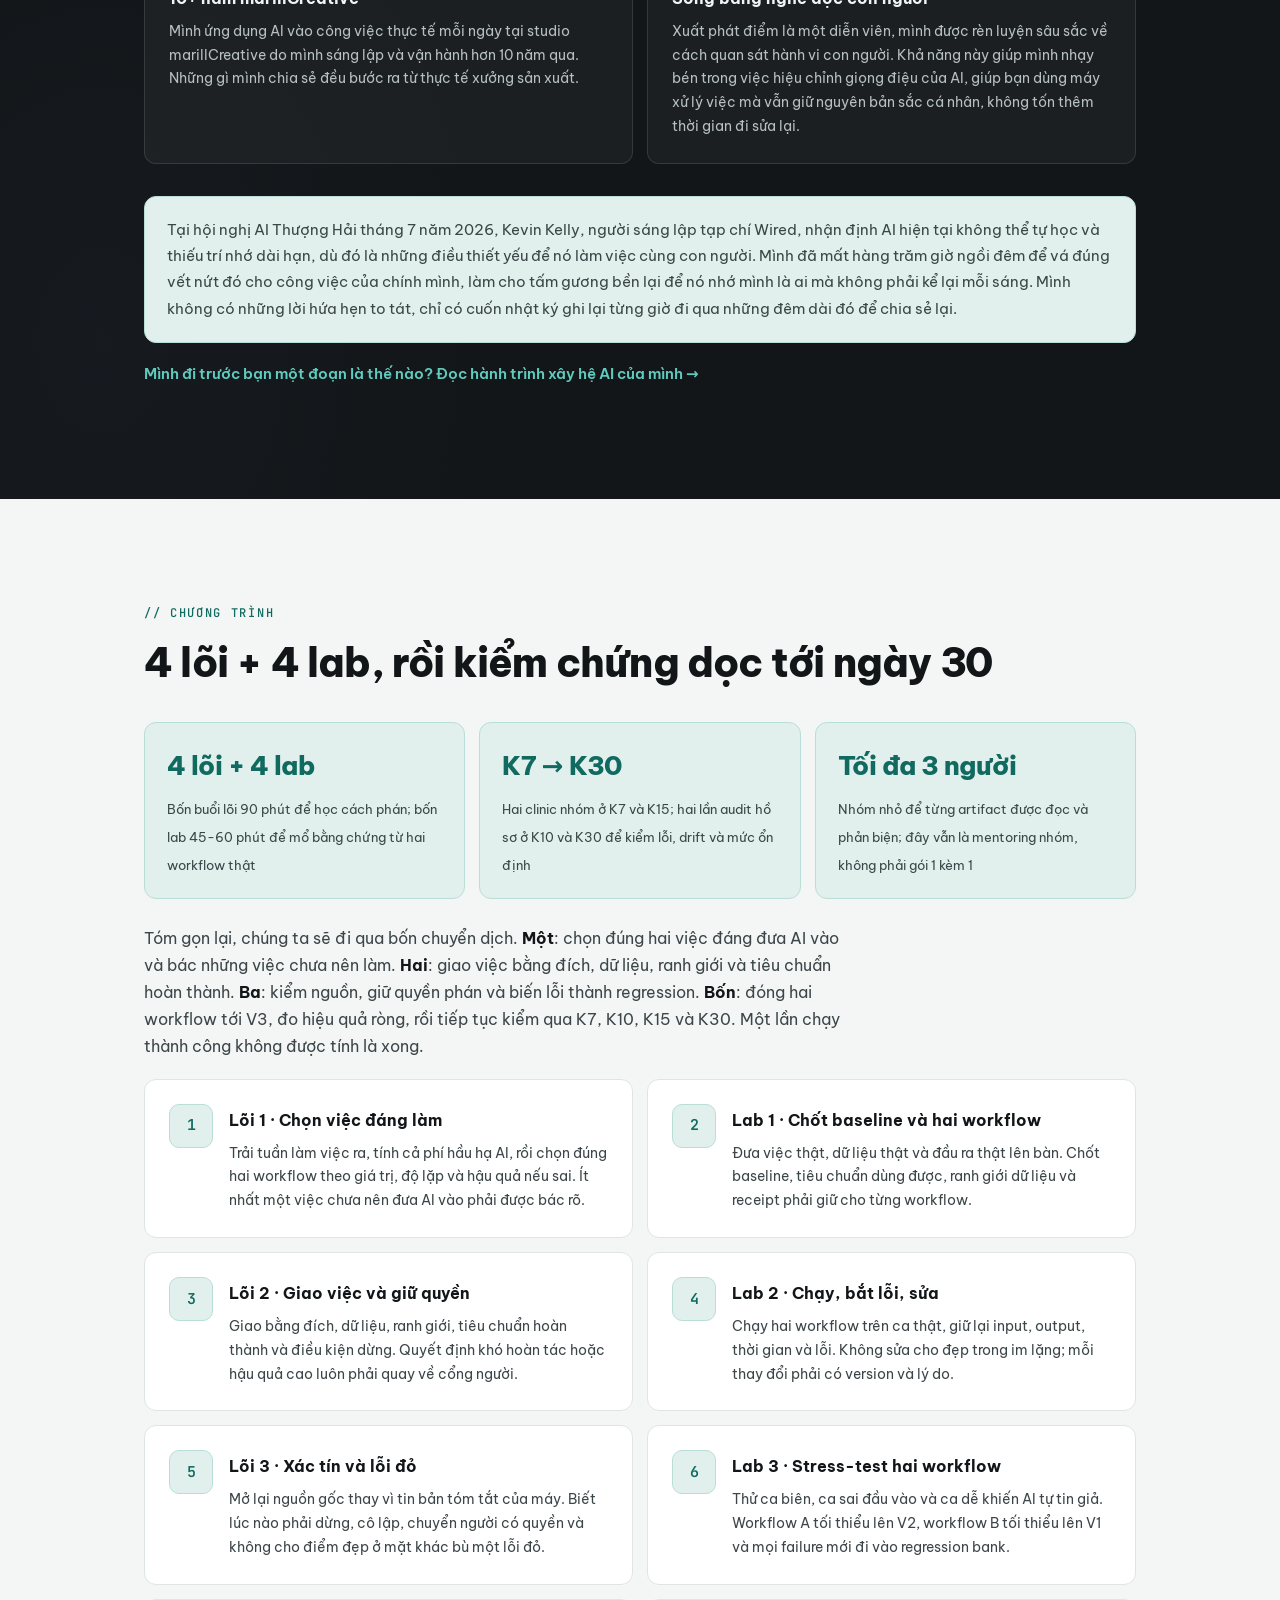
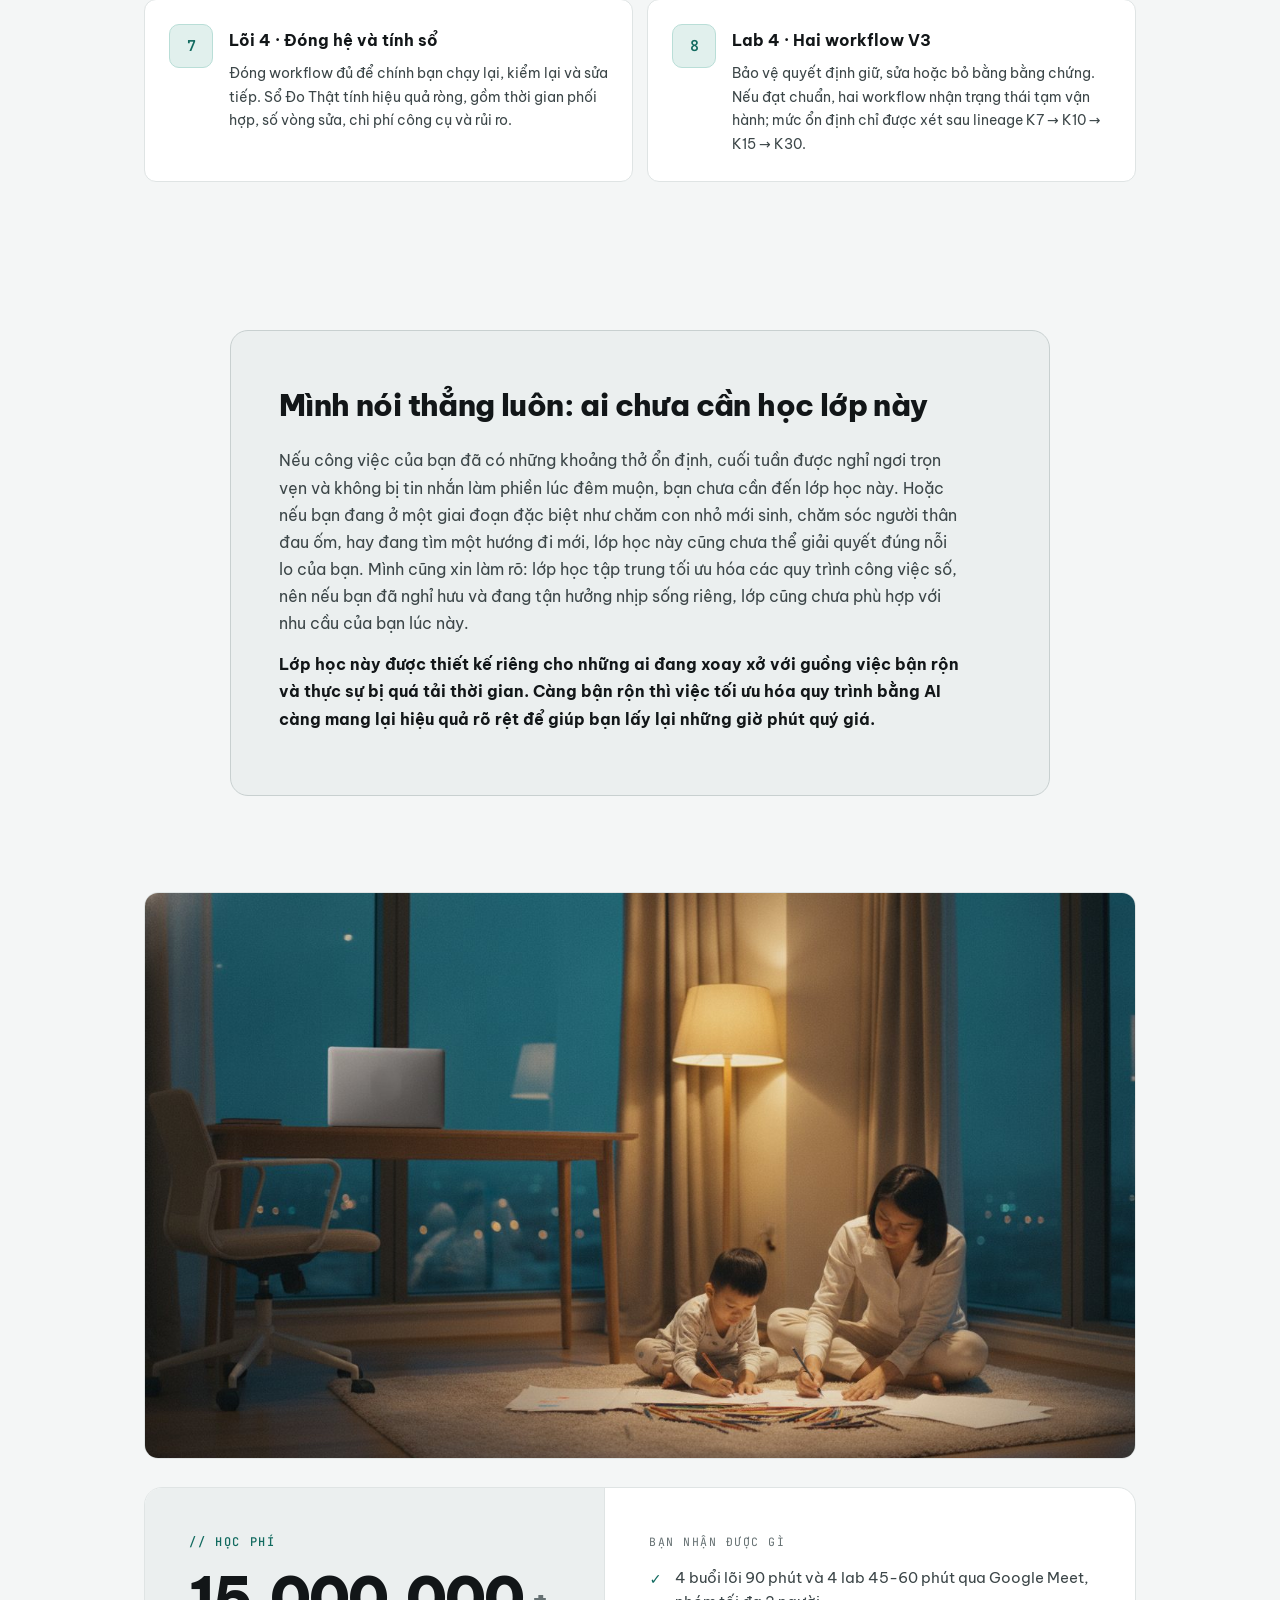
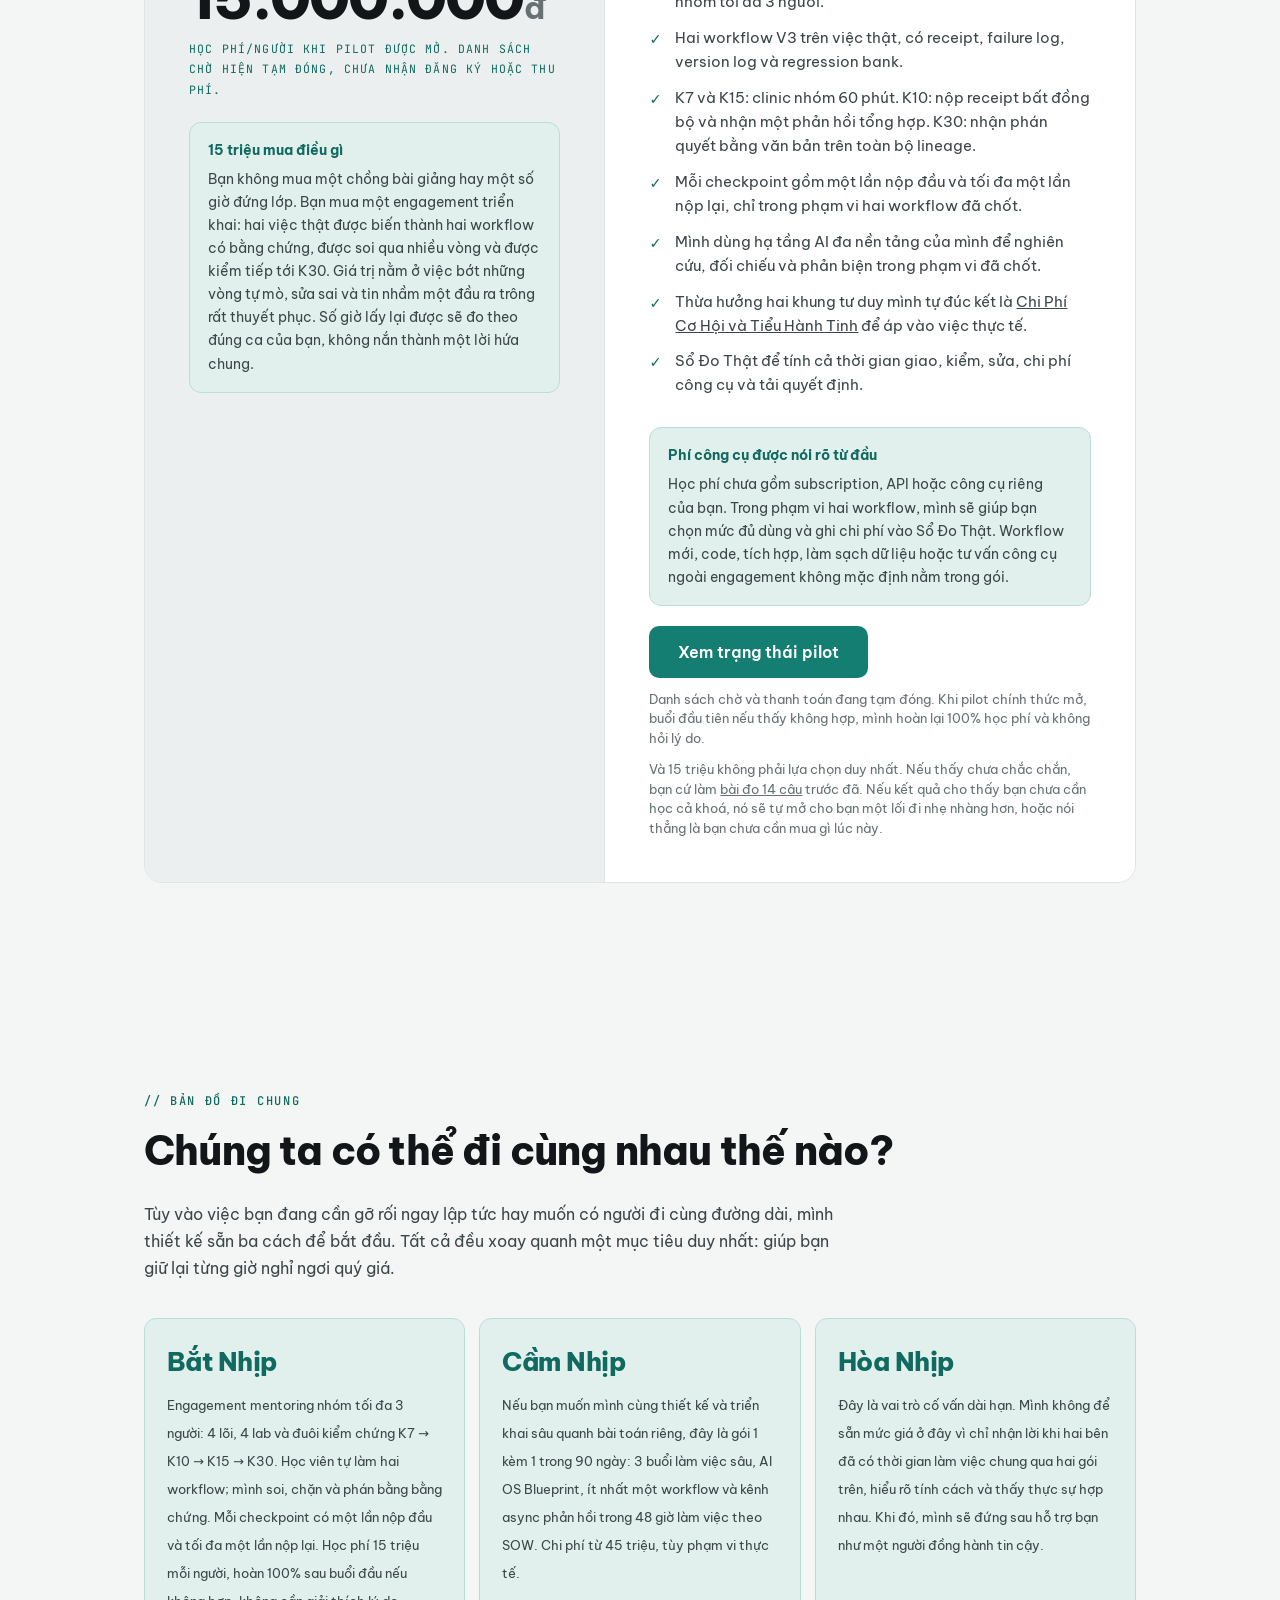
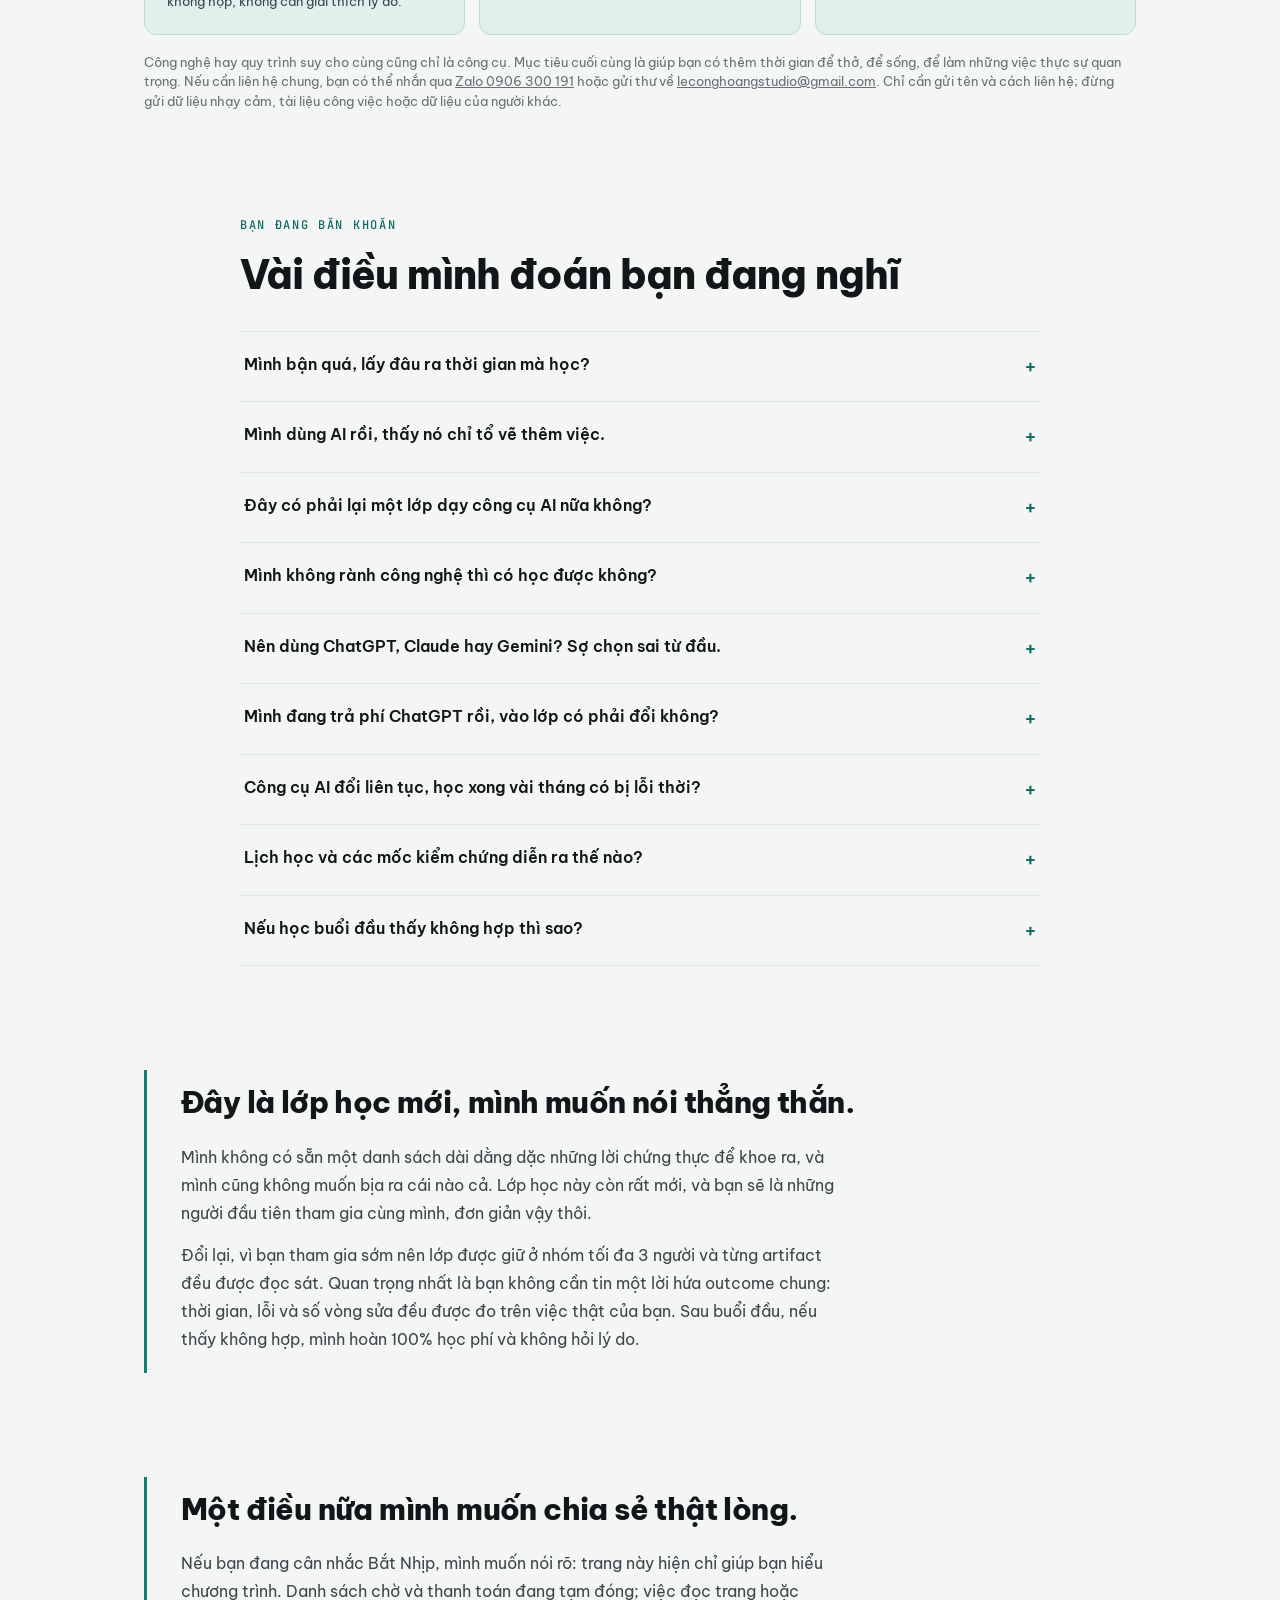
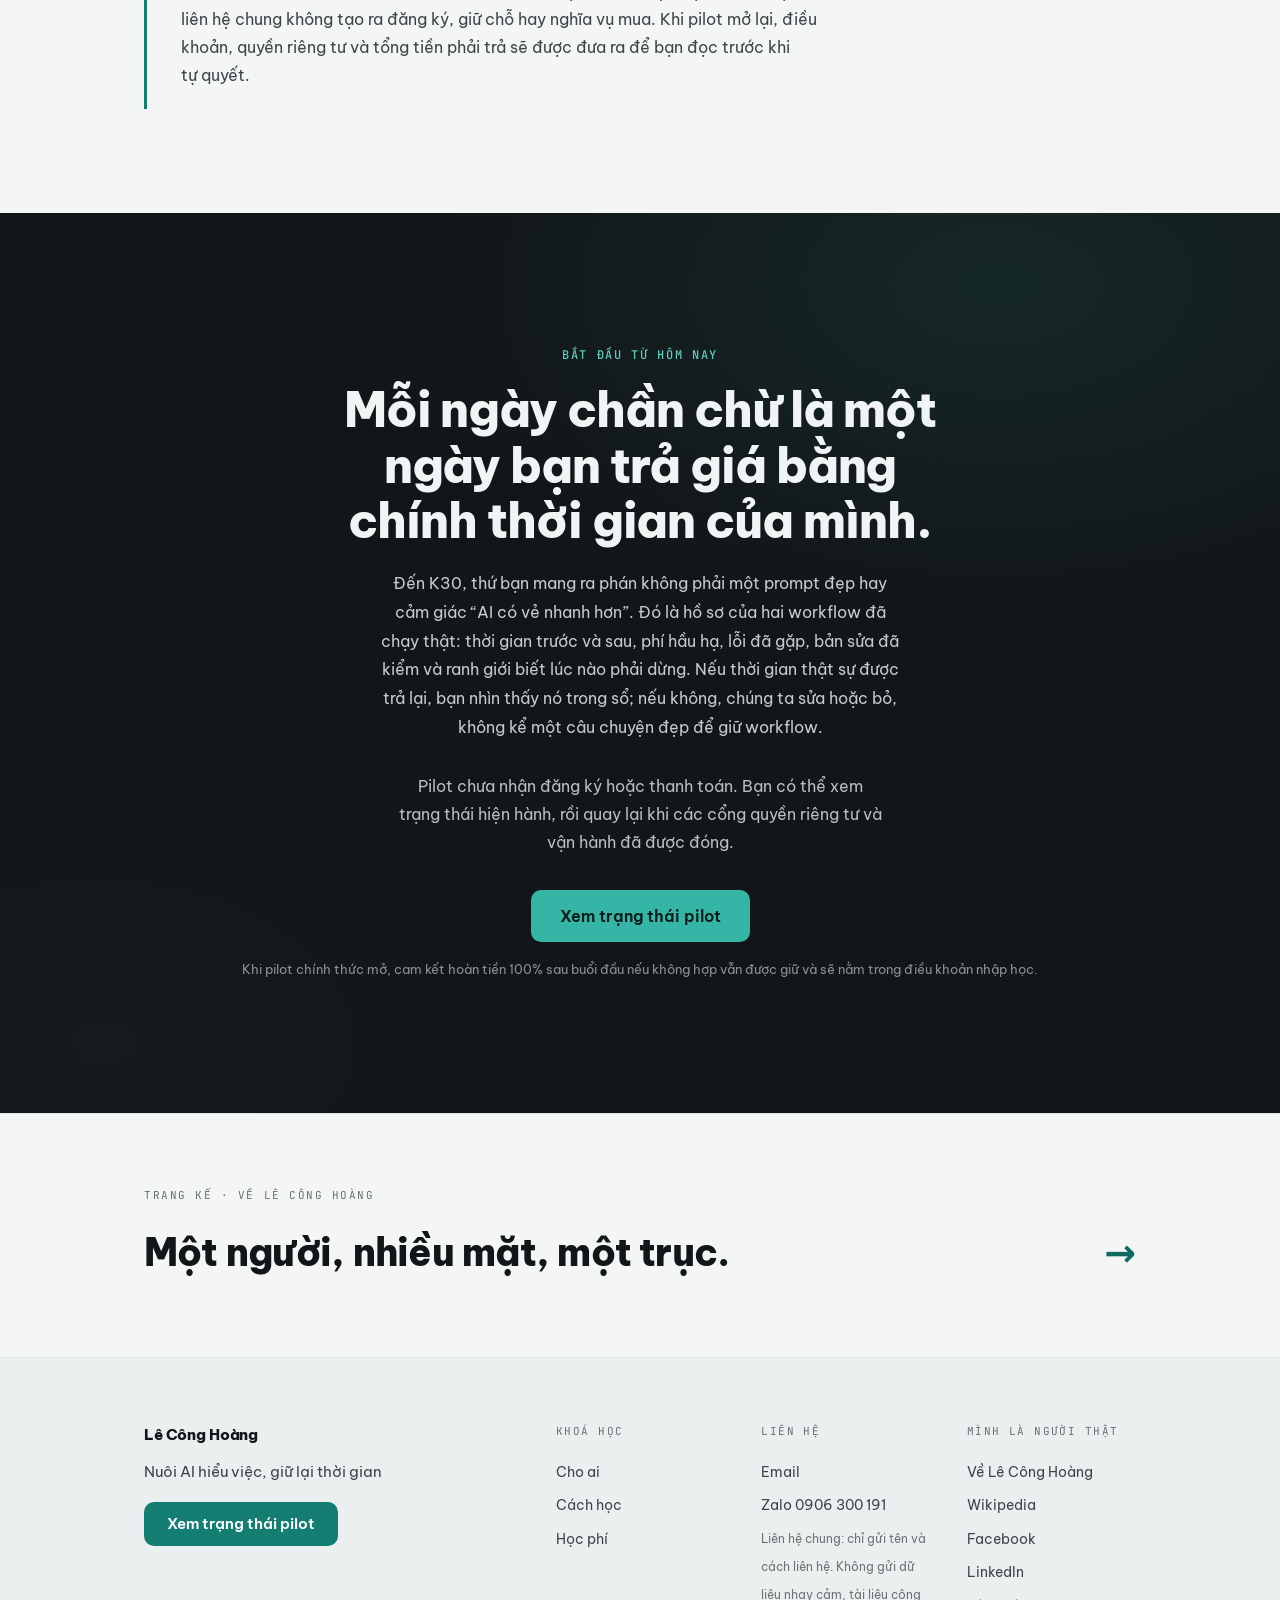
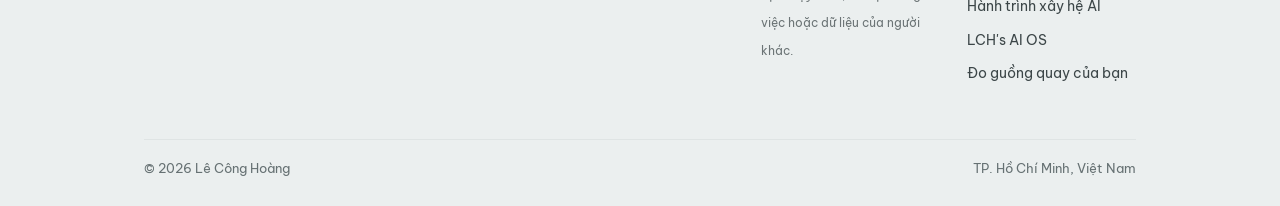
==== commit b411fced: "Align pilot CTAs with closed intake" ====
--- a/index.html
+++ b/index.html
@@ -49,7 +49,7 @@
       <h1 class="c-hero-title">Mua lại thời gian<br /><span class="glow">của chính bạn.</span></h1>
       <p class="c-hero-intro">Đây không phải lớp học thêm vài công cụ AI. Trong Bắt Nhịp, bạn cùng mình chọn hai việc thật đang ngốn thời gian, biến chúng thành hai workflow đã được chạy, sửa và kiểm nhiều vòng, rồi theo dõi tiếp tới ngày 30. Thời gian lấy lại được đo trên chính công việc của từng người, có tính cả công giao việc, kiểm, sửa và trông máy. Mình không hứa một con số giống nhau cho tất cả, và AI không được lấy mất quyền phán của bạn.</p>
       <div class="c-hero-cta">
-        <button class="btn btn-lg btn-on-dark-solid js-book" type="button">Giữ một chỗ học</button>
+        <button class="btn btn-lg btn-on-dark-solid js-book" type="button">Xem trạng thái pilot</button>
         <a class="btn btn-lg btn-on-dark-outline" href="#cach-hoc">Xem cách học</a>
       </div>
       <div class="c-cred">
@@ -246,7 +246,7 @@
         <div class="c-price-left">
           <div class="eyebrow">// Học phí</div>
           <div class="c-price-num">15.000.000<span>đ</span></div>
-          <div class="c-price-cohort">Học phí/người. Khai giảng dự kiến 26/8, lớp chỉ 3 chỗ, đang nhận giữ chỗ chưa thu phí</div>
+          <div class="c-price-cohort">Học phí/người khi pilot được mở. Danh sách chờ hiện tạm đóng, chưa nhận đăng ký hoặc thu phí.</div>
           <div class="c-note-box">
             <b>15 triệu mua điều gì</b>
 Bạn không mua một chồng bài giảng hay một số giờ đứng lớp. Bạn mua một engagement triển khai: hai việc thật được biến thành hai workflow có bằng chứng, được soi qua nhiều vòng và được kiểm tiếp tới K30. Giá trị nằm ở việc bớt những vòng tự mò, sửa sai và tin nhầm một đầu ra trông rất thuyết phục. Số giờ lấy lại được sẽ đo theo đúng ca của bạn, không nắn thành một lời hứa chung.
@@ -267,8 +267,8 @@
             <b>Phí công cụ được nói rõ từ đầu</b>
 Học phí chưa gồm subscription, API hoặc công cụ riêng của bạn. Trong phạm vi hai workflow, mình sẽ giúp bạn chọn mức đủ dùng và ghi chi phí vào Sổ Đo Thật. Workflow mới, code, tích hợp, làm sạch dữ liệu hoặc tư vấn công cụ ngoài engagement không mặc định nằm trong gói.
           </div>
-          <button class="btn btn-primary btn-lg js-book" type="button">Giữ một chỗ học</button>
-          <p class="c-price-fine">Mình chưa thu phí ở bước này. Buổi đầu tiên nếu thấy không hợp, mình hoàn lại 100% học phí và không hỏi lý do.</p>
+          <button class="btn btn-primary btn-lg js-book" type="button">Xem trạng thái pilot</button>
+          <p class="c-price-fine">Danh sách chờ và thanh toán đang tạm đóng. Khi pilot chính thức mở, buổi đầu tiên nếu thấy không hợp, mình hoàn lại 100% học phí và không hỏi lý do.</p>
           <p class="c-price-fine">Và 15 triệu không phải lựa chọn duy nhất. Nếu thấy chưa chắc chắn, bạn cứ làm <a href="do-guong-quay/" style="color:inherit;">bài đo 14 câu</a> trước đã. Nếu kết quả cho thấy bạn chưa cần học cả khoá, nó sẽ tự mở cho bạn một lối đi nhẹ nhàng hơn, hoặc nói thẳng là bạn chưa cần mua gì lúc này.</p>
         </div>
       </div>
@@ -286,7 +286,7 @@
         <div class="c-fact"><b>Cầm Nhịp</b><span>Nếu bạn muốn mình cùng thiết kế và triển khai sâu quanh bài toán riêng, đây là gói 1 kèm 1 trong 90 ngày: 3 buổi làm việc sâu, AI OS Blueprint, ít nhất một workflow và kênh async phản hồi trong 48 giờ làm việc theo SOW. Chi phí từ 45 triệu, tùy phạm vi thực tế.</span></div>
         <div class="c-fact"><b>Hòa Nhịp</b><span>Đây là vai trò cố vấn dài hạn. Mình không để sẵn mức giá ở đây vì chỉ nhận lời khi hai bên đã có thời gian làm việc chung qua hai gói trên, hiểu rõ tính cách và thấy thực sự hợp nhau. Khi đó, mình sẽ đứng sau hỗ trợ bạn như một người đồng hành tin cậy.</span></div>
       </div>
-      <p class="c-price-fine">Công nghệ hay quy trình suy cho cùng cũng chỉ là công cụ. Mục tiêu cuối cùng là giúp bạn có thêm thời gian để thở, để sống, để làm những việc thực sự quan trọng. Nếu bạn đã sẵn sàng lấy lại những giờ tự do đó, hãy nhắn cho mình qua <a href="https://zalo.me/0906300191" target="_blank" rel="noopener" style="color:inherit;">Zalo 0906 300 191</a> hoặc gửi thư về <a href="mailto:leconghoangstudio@gmail.com" style="color:inherit;">leconghoangstudio@gmail.com</a>.</p>
+      <p class="c-price-fine">Công nghệ hay quy trình suy cho cùng cũng chỉ là công cụ. Mục tiêu cuối cùng là giúp bạn có thêm thời gian để thở, để sống, để làm những việc thực sự quan trọng. Nếu cần liên hệ chung, bạn có thể nhắn qua <a href="https://zalo.me/0906300191" target="_blank" rel="noopener" style="color:inherit;">Zalo 0906 300 191</a> hoặc gửi thư về <a href="mailto:leconghoangstudio@gmail.com" style="color:inherit;">leconghoangstudio@gmail.com</a>. Chỉ cần gửi tên và cách liên hệ; đừng gửi dữ liệu nhạy cảm, tài liệu công việc hoặc dữ liệu của người khác.</p>
     </div>
   </section>
 
@@ -325,7 +325,7 @@
     <div class="wrap">
       <div class="c-pilot-box">
         <h2>Một điều nữa mình muốn chia sẻ thật lòng.</h2>
-        <p>Nếu bạn đang định bấm nút giữ chỗ, mình muốn bạn hiểu điều này. Bạn không phải chỉ là một cái tên trong danh sách đăng ký. Bạn là người đã tin tưởng đủ để trả tiền trước khi nhận được bất cứ điều gì, chỉ dựa vào những gì mình viết trên trang này. Với mình, niềm tin đó rất nặng nề. Mình trân trọng và ghi nhận bạn đúng như những gì bạn đang thể hiện: không phải vì con số 15 triệu kia, mà vì bạn đã đủ can đảm để tin tưởng trước khi tận mắt nhìn thấy kết quả.</p>
+        <p>Nếu bạn đang cân nhắc Bắt Nhịp, mình muốn nói rõ: trang này hiện chỉ giúp bạn hiểu chương trình. Danh sách chờ và thanh toán đang tạm đóng; việc đọc trang hoặc liên hệ chung không tạo ra đăng ký, giữ chỗ hay nghĩa vụ mua. Khi pilot mở lại, điều khoản, quyền riêng tư và tổng tiền phải trả sẽ được đưa ra để bạn đọc trước khi tự quyết.</p>
       </div>
     </div>
   </section>
@@ -336,9 +336,9 @@
       <div class="eyebrow" style="text-align:center;">Bắt đầu từ hôm nay</div>
       <h2 class="c-final-title">Mỗi ngày chần chừ là một ngày bạn trả giá bằng chính thời gian của mình.</h2>
       <p class="c-final-scene">Đến K30, thứ bạn mang ra phán không phải một prompt đẹp hay cảm giác “AI có vẻ nhanh hơn”. Đó là hồ sơ của hai workflow đã chạy thật: thời gian trước và sau, phí hầu hạ, lỗi đã gặp, bản sửa đã kiểm và ranh giới biết lúc nào phải dừng. Nếu thời gian thật sự được trả lại, bạn nhìn thấy nó trong sổ; nếu không, chúng ta sửa hoặc bỏ, không kể một câu chuyện đẹp để giữ workflow.</p>
-      <p class="c-final-lede">Hãy giữ một chỗ trong lớp tới nhé. Mình sẽ liên hệ lại với bạn để trao đổi về lịch học và các chi tiết cụ thể.</p>
-      <button class="btn btn-lg btn-on-dark-solid js-book" type="button">Giữ một chỗ học</button>
-      <p class="c-final-fine">Mình chưa thu phí ở bước này đâu. Mình vẫn cam kết hoàn tiền 100% nếu buổi đầu bạn thấy không hợp.</p>
+      <p class="c-final-lede">Pilot chưa nhận đăng ký hoặc thanh toán. Bạn có thể xem trạng thái hiện hành, rồi quay lại khi các cổng quyền riêng tư và vận hành đã được đóng.</p>
+      <button class="btn btn-lg btn-on-dark-solid js-book" type="button">Xem trạng thái pilot</button>
+      <p class="c-final-fine">Khi pilot chính thức mở, cam kết hoàn tiền 100% sau buổi đầu nếu không hợp vẫn được giữ và sẽ nằm trong điều khoản nhập học.</p>
     </div>
   </section>
 
@@ -362,7 +362,7 @@
       <div class="footer-brand">
         <p class="brand-line">Lê Công Hoàng</p>
         <p>Nuôi AI hiểu việc, giữ lại thời gian</p>
-        <button class="btn btn-primary js-book" type="button">Giữ một chỗ</button>
+        <button class="btn btn-primary js-book" type="button">Xem trạng thái pilot</button>
       </div>
       <div class="footer-cols">
         <div class="footer-col">
@@ -375,6 +375,7 @@
           <div class="footer-col-h">Liên hệ</div>
           <a href="mailto:leconghoangstudio@gmail.com">Email</a>
           <a href="https://zalo.me/0906300191" target="_blank" rel="noopener">Zalo 0906 300 191</a>
+          <span style="font-size:12px; line-height:1.5; opacity:.72;">Liên hệ chung: chỉ gửi tên và cách liên hệ. Không gửi dữ liệu nhạy cảm, tài liệu công việc hoặc dữ liệu của người khác.</span>
         </div>
         <div class="footer-col">
           <div class="footer-col-h">Mình là người thật</div>
@@ -395,11 +396,11 @@
   </div>
 </footer>
 
-<!-- DIALOG GIỮ CHỖ -->
+<!-- DIALOG TRẠNG THÁI PILOT -->
 <div class="dialog-scrim" id="booking" hidden>
   <div class="dialog" role="dialog" aria-modal="true" aria-labelledby="booking-title">
     <div class="dialog-head">
-      <h2 id="booking-title">Giữ một chỗ</h2>
+      <h2 id="booking-title">Trạng thái pilot</h2>
       <button class="dialog-close js-close-book" type="button" aria-label="Đóng">×</button>
     </div>
     <div class="dialog-body">
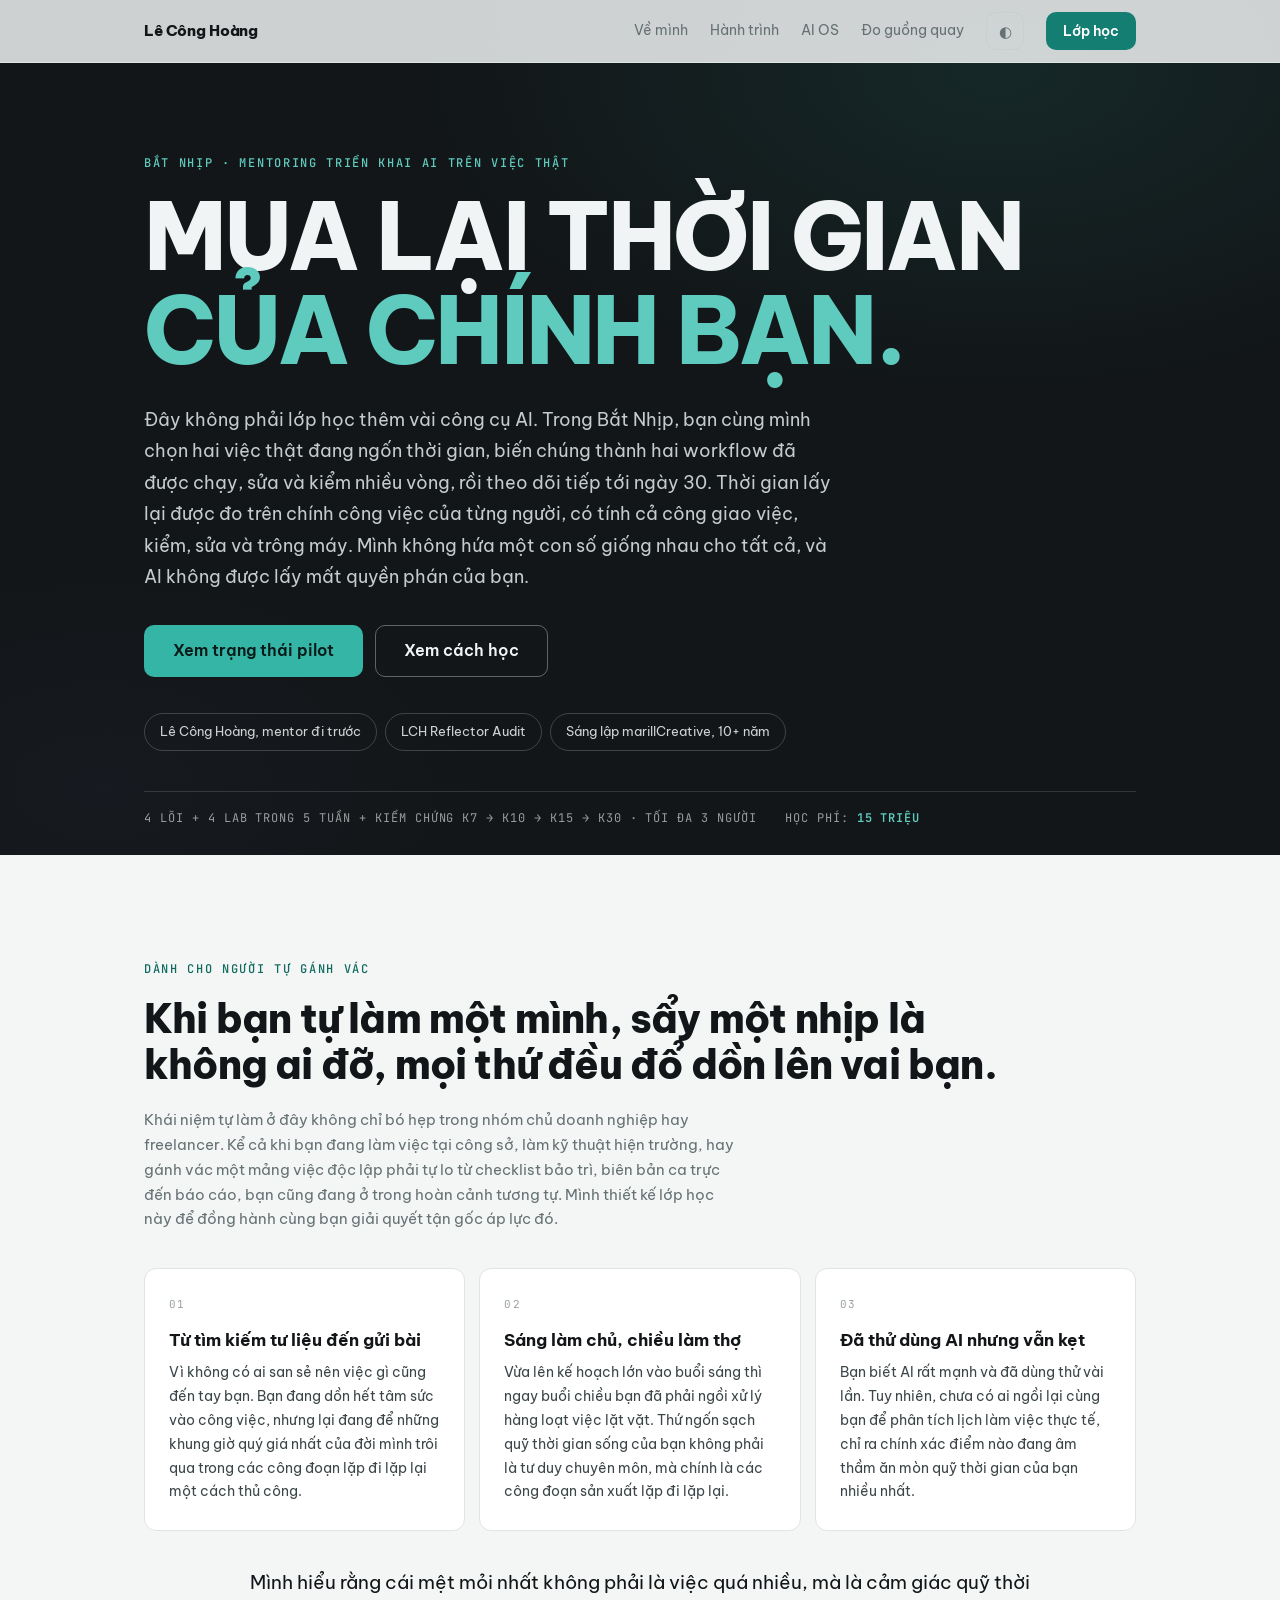
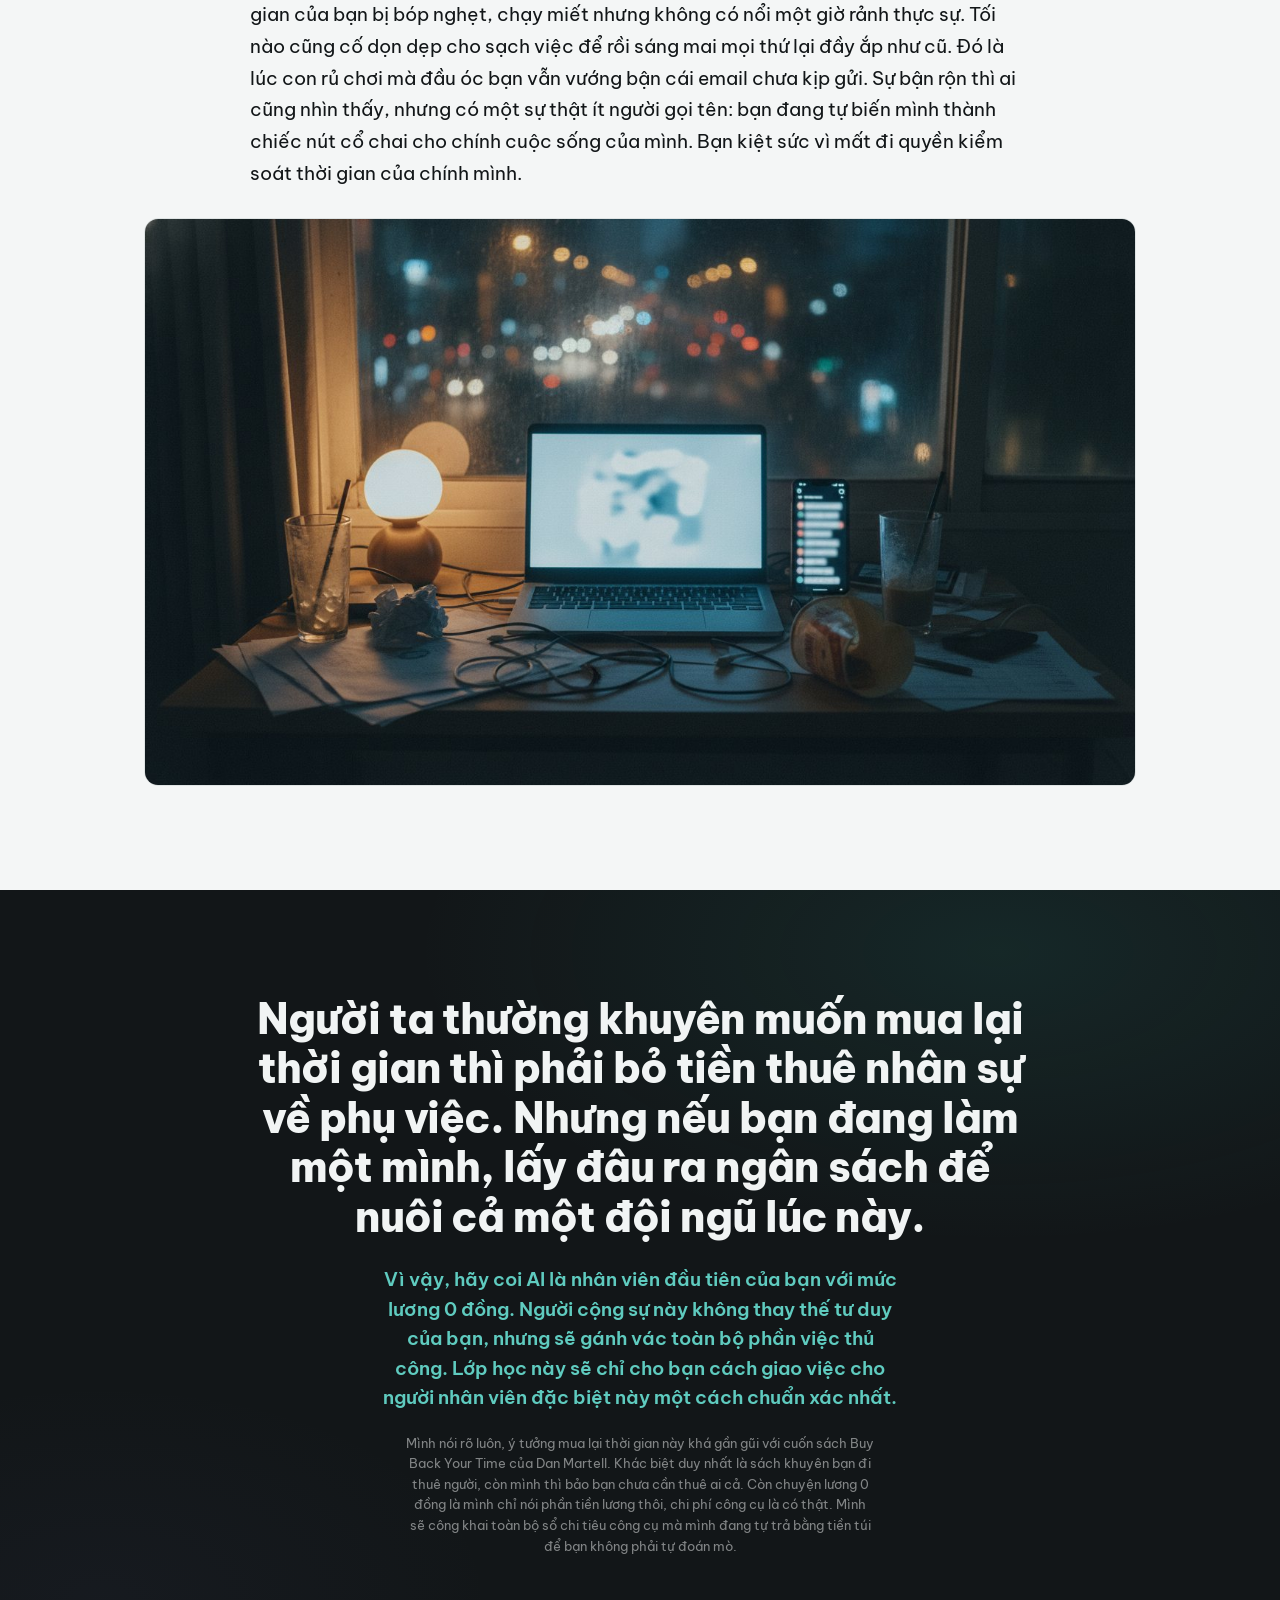
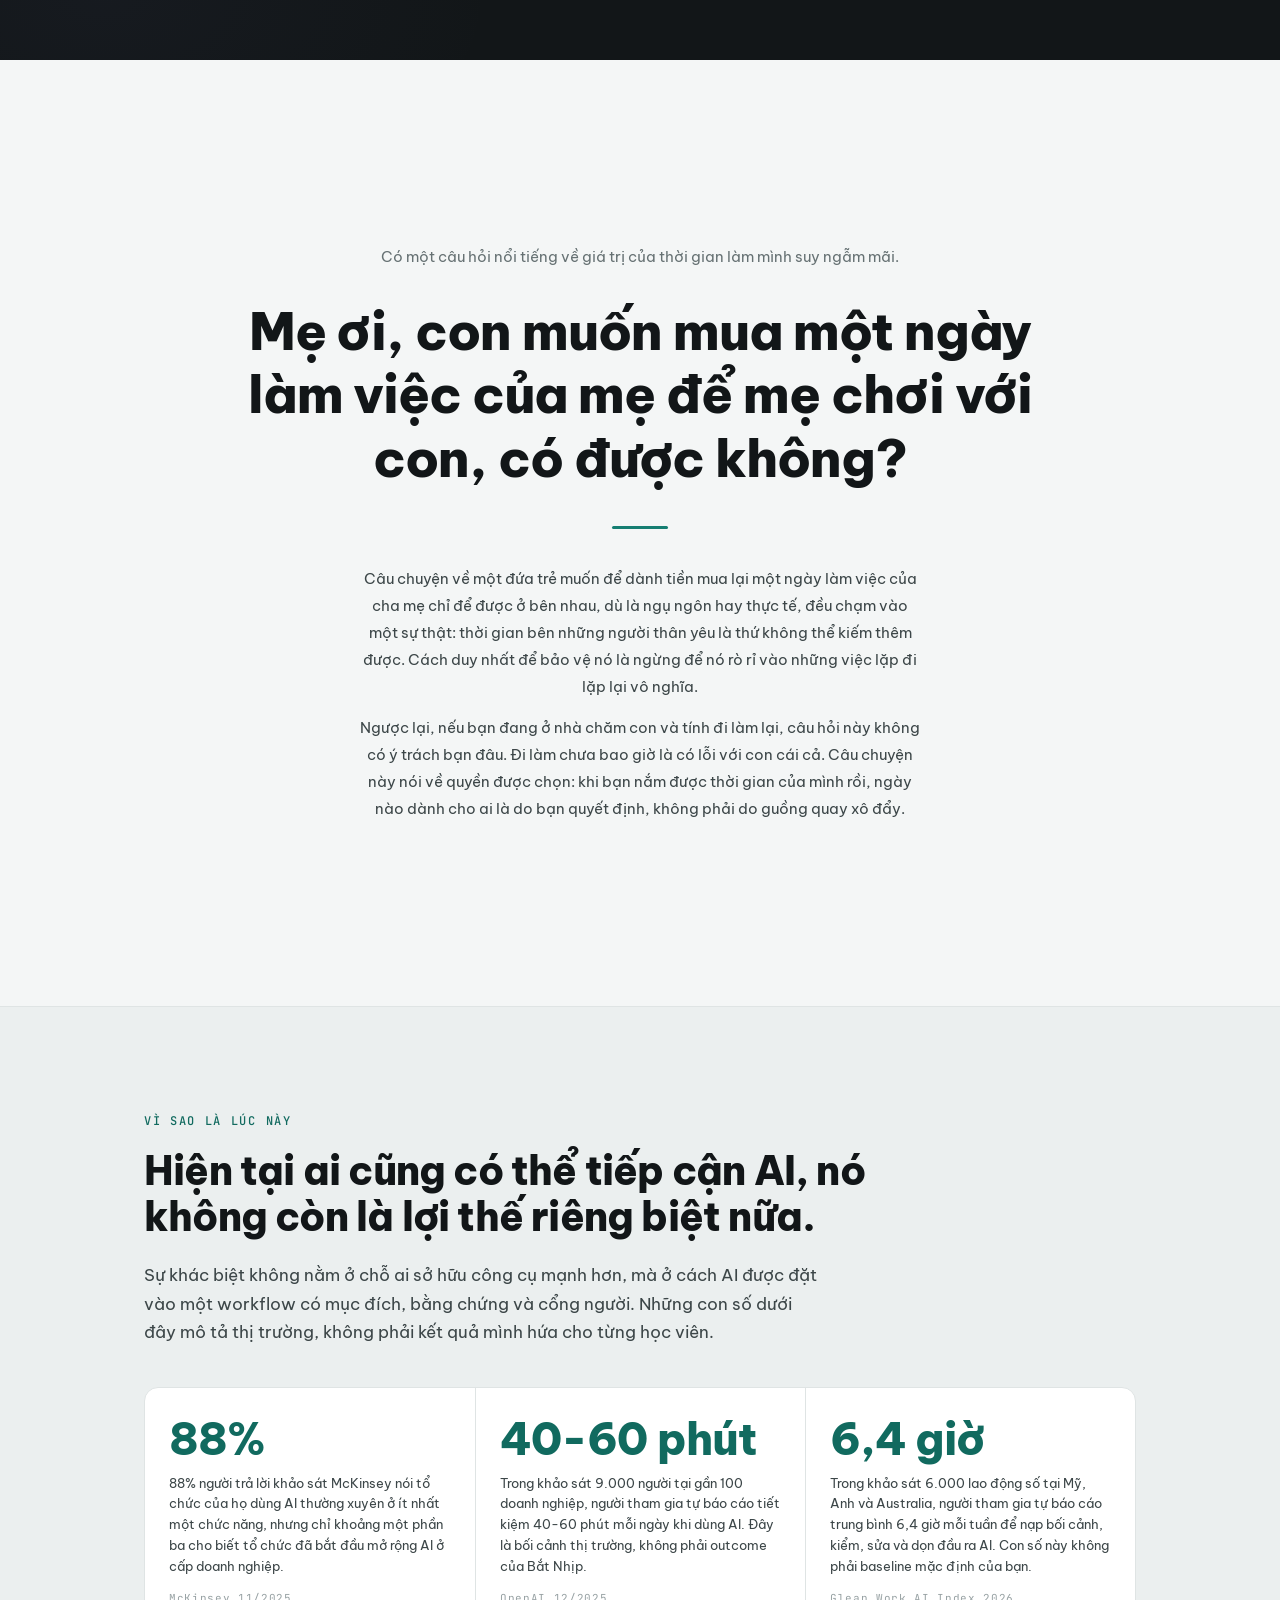
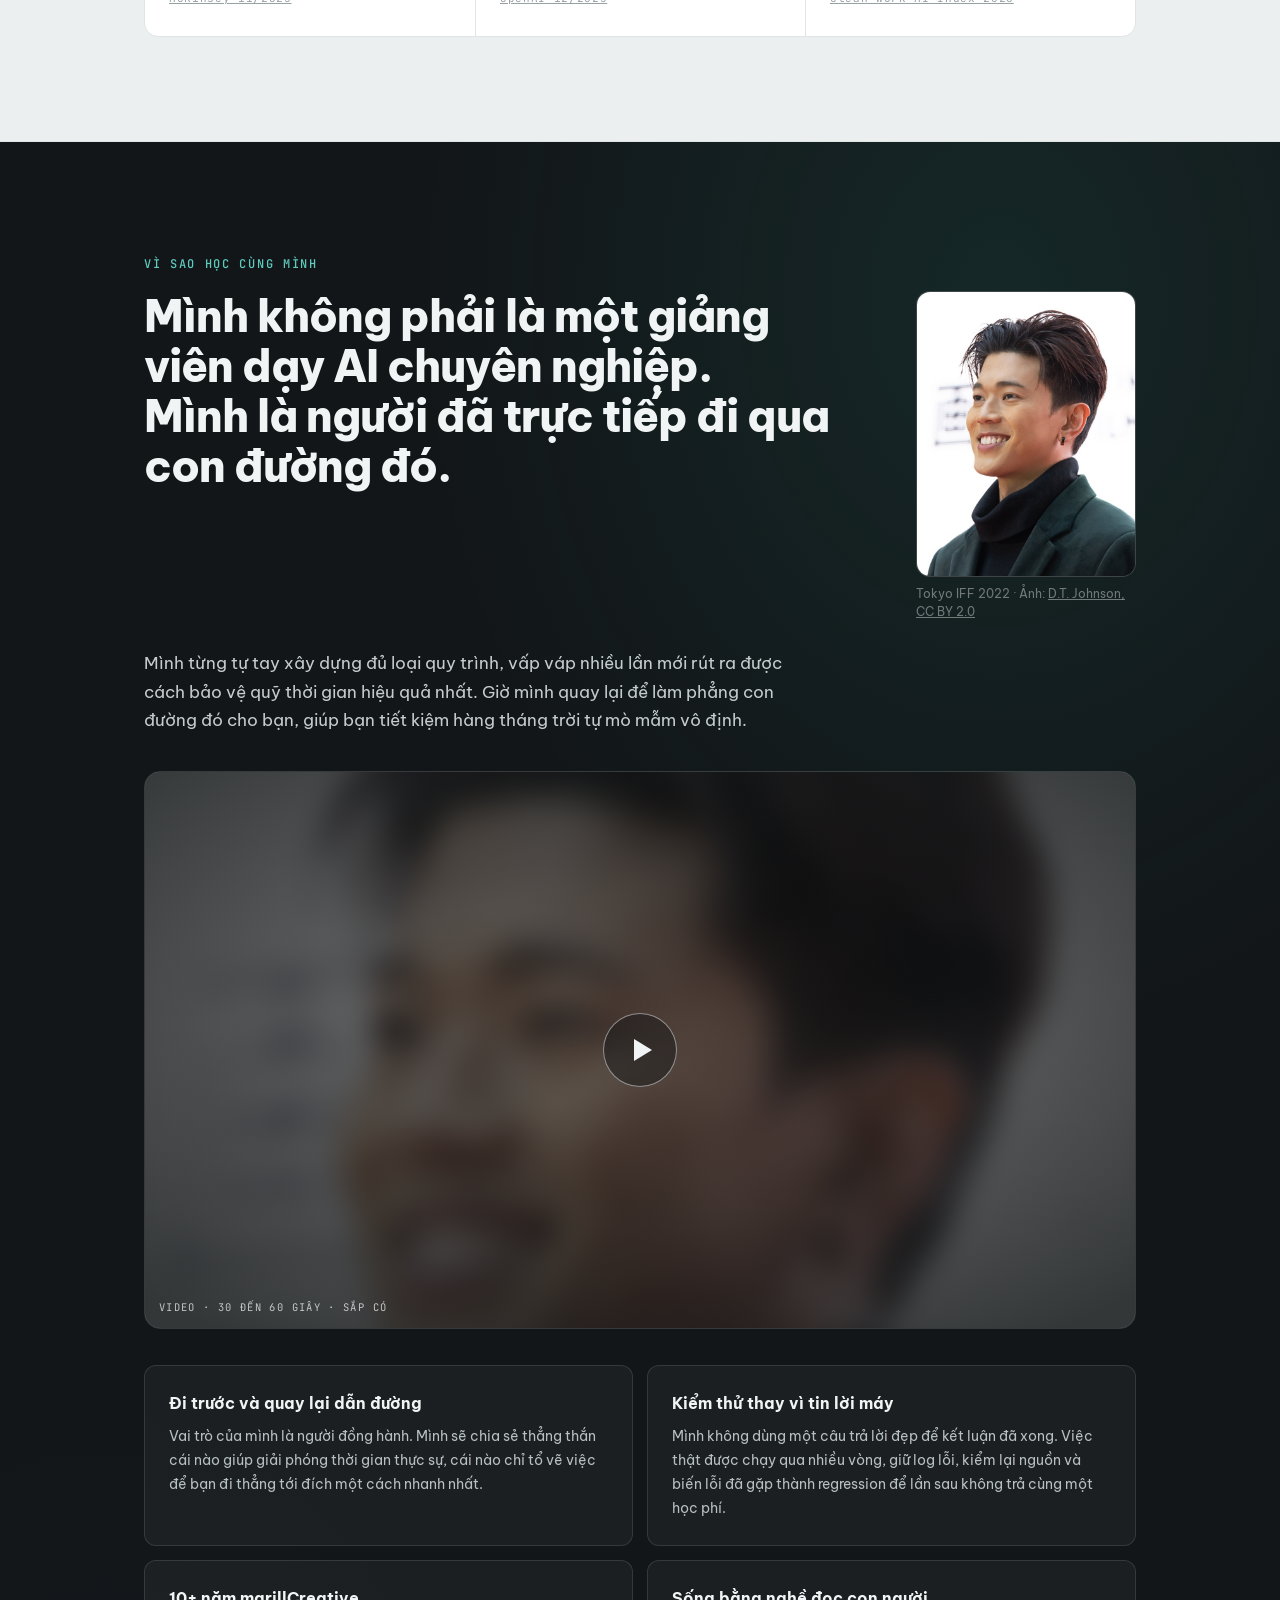
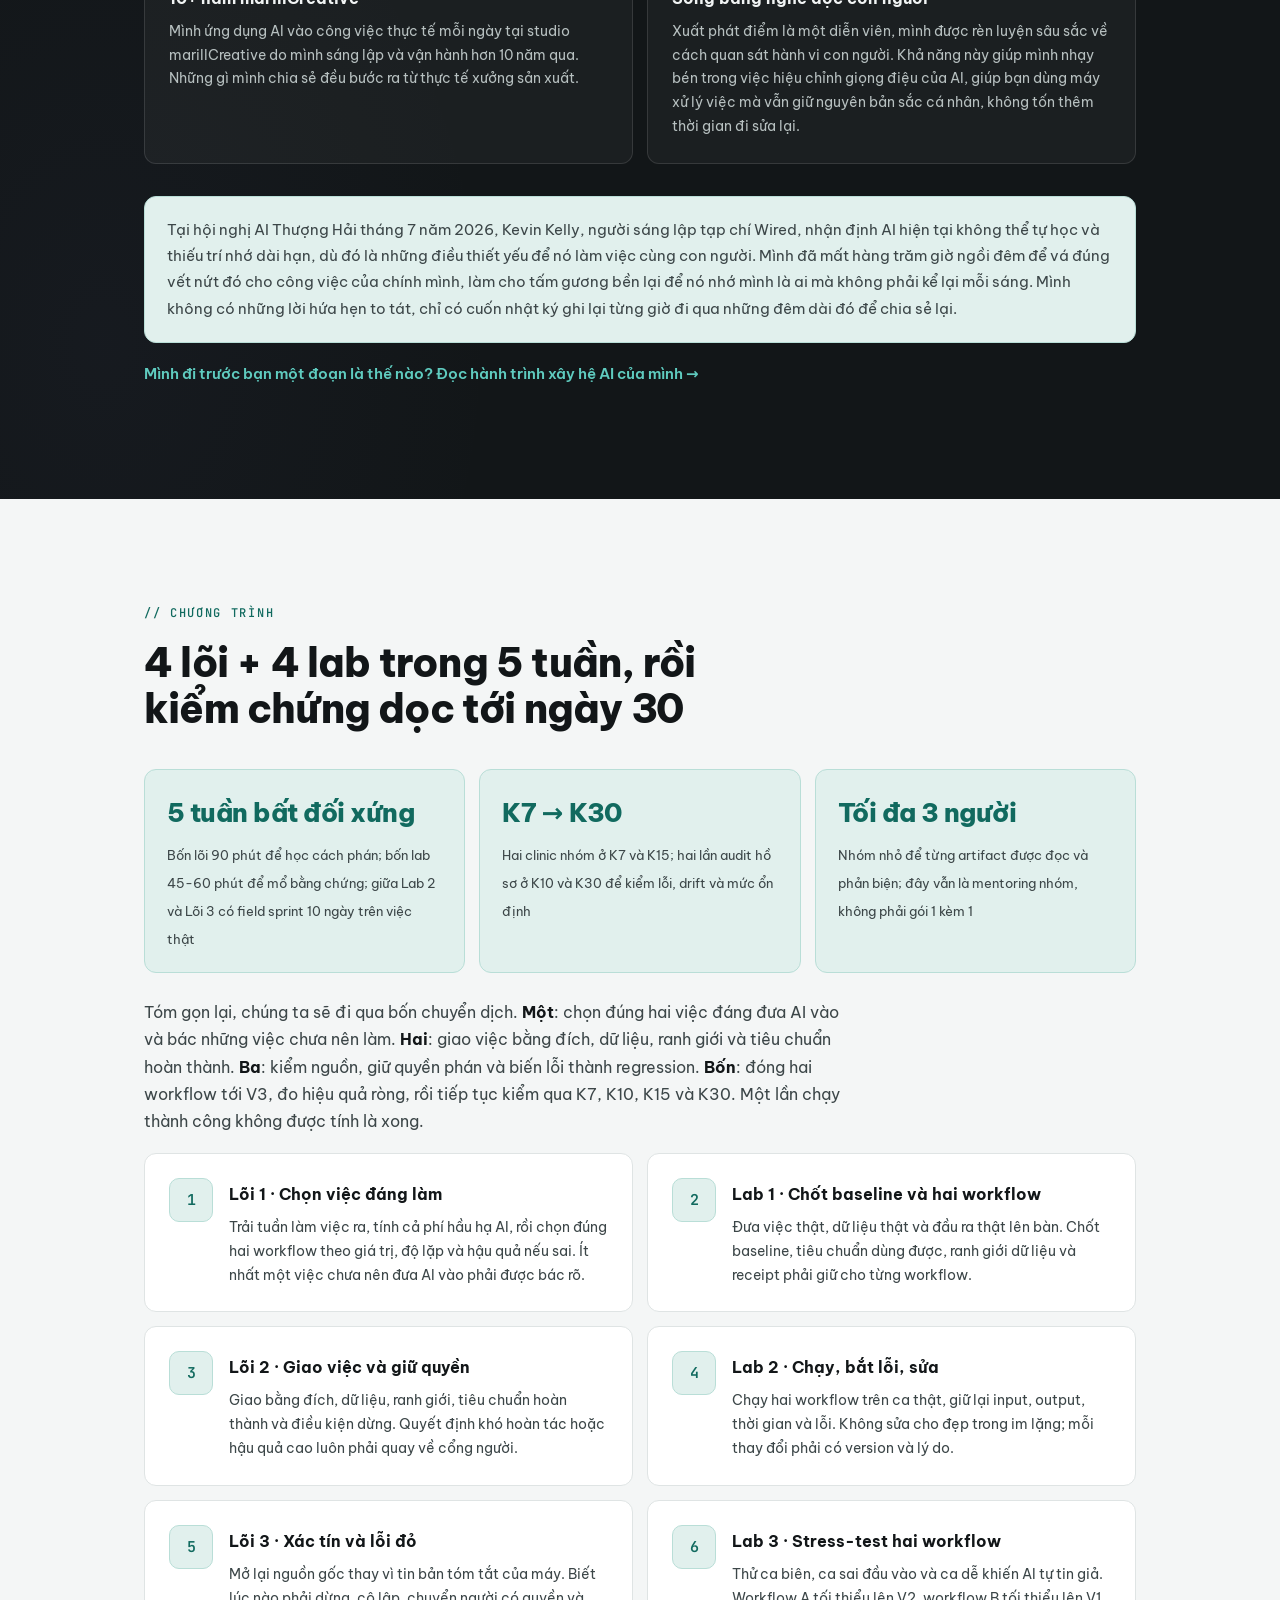
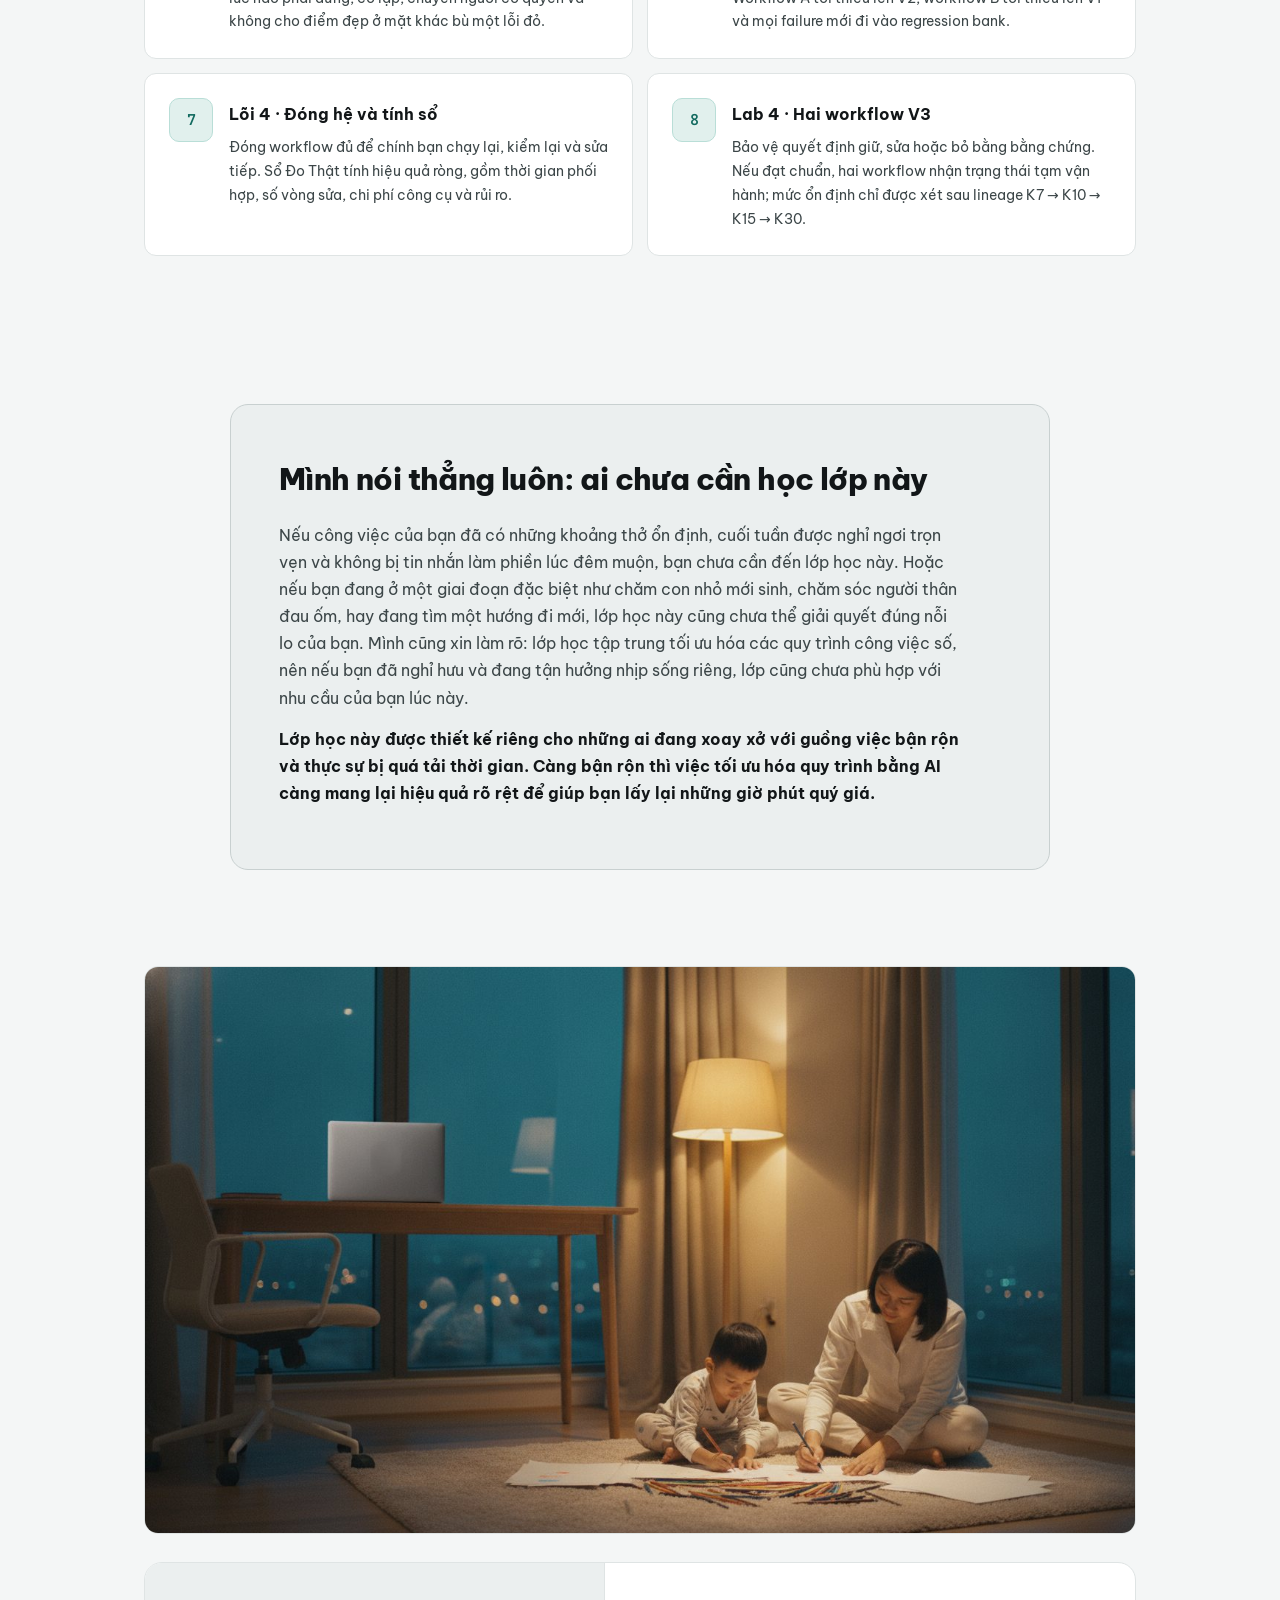
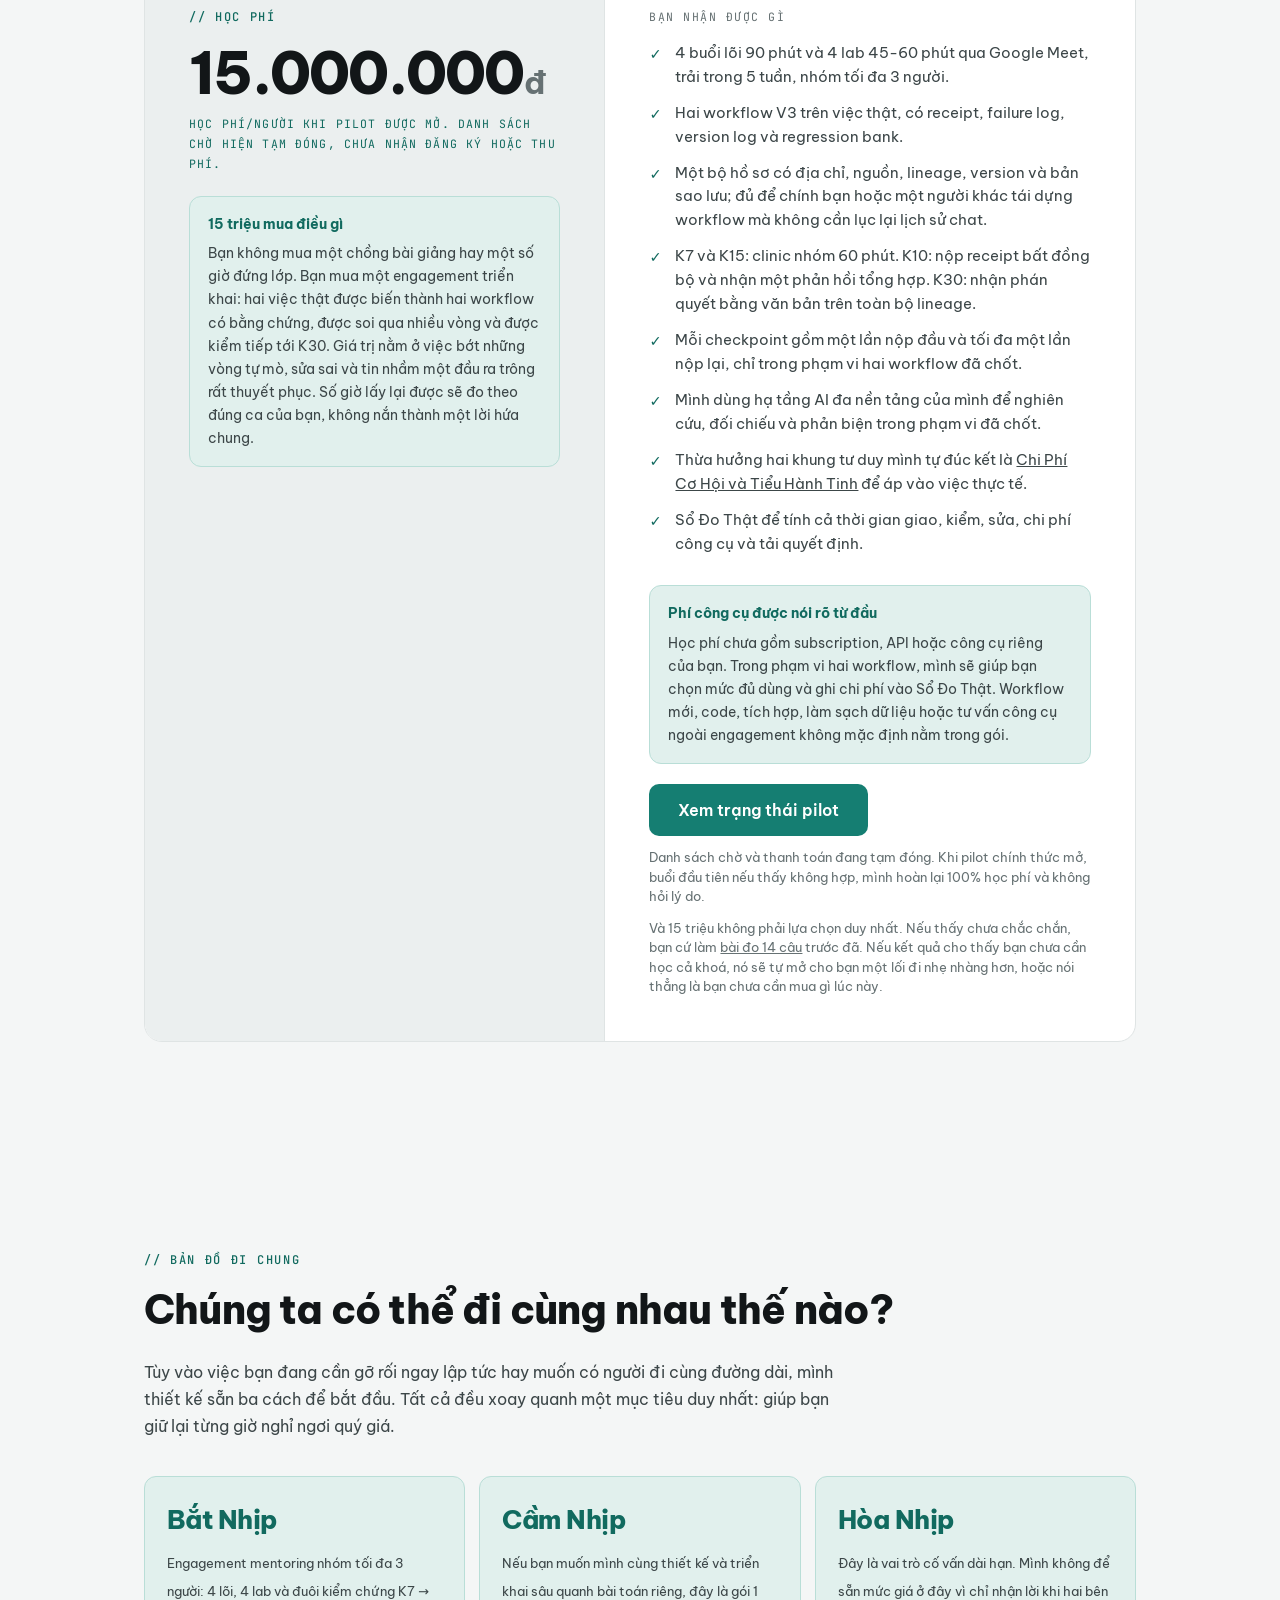
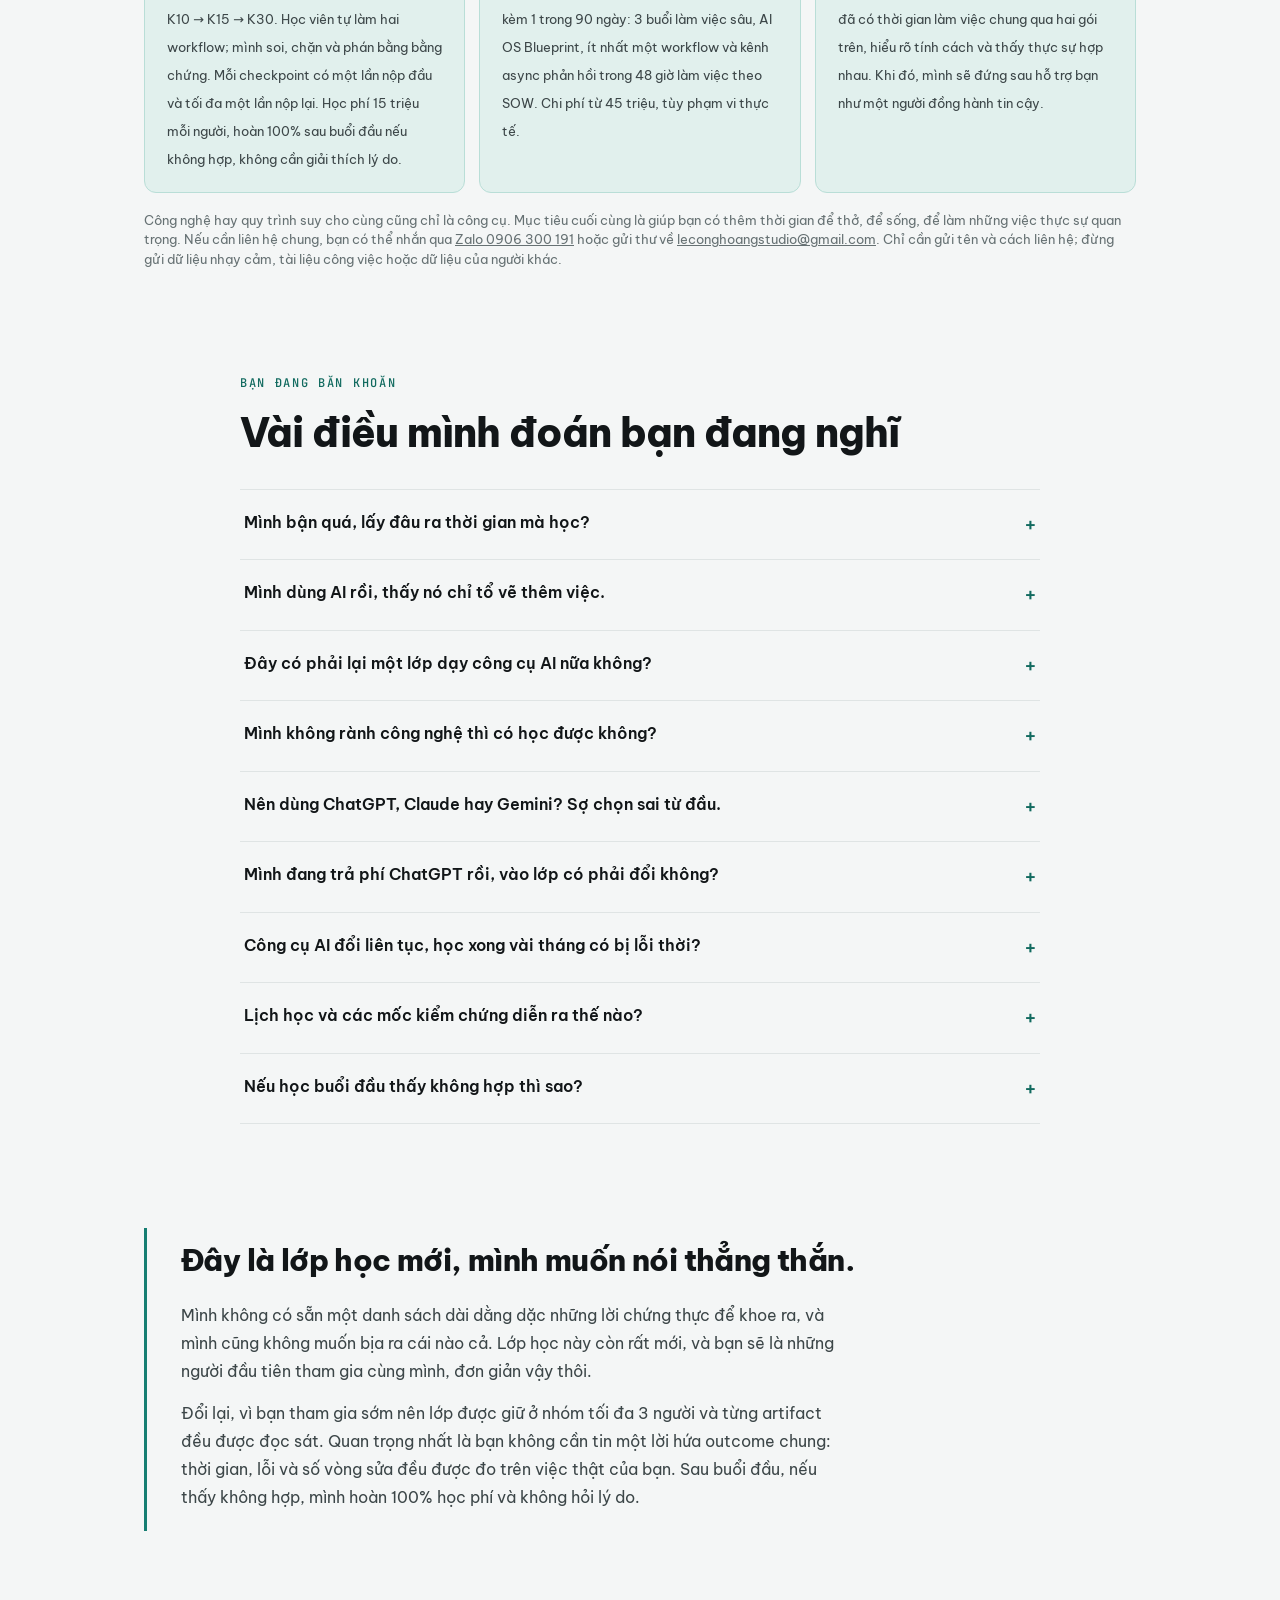
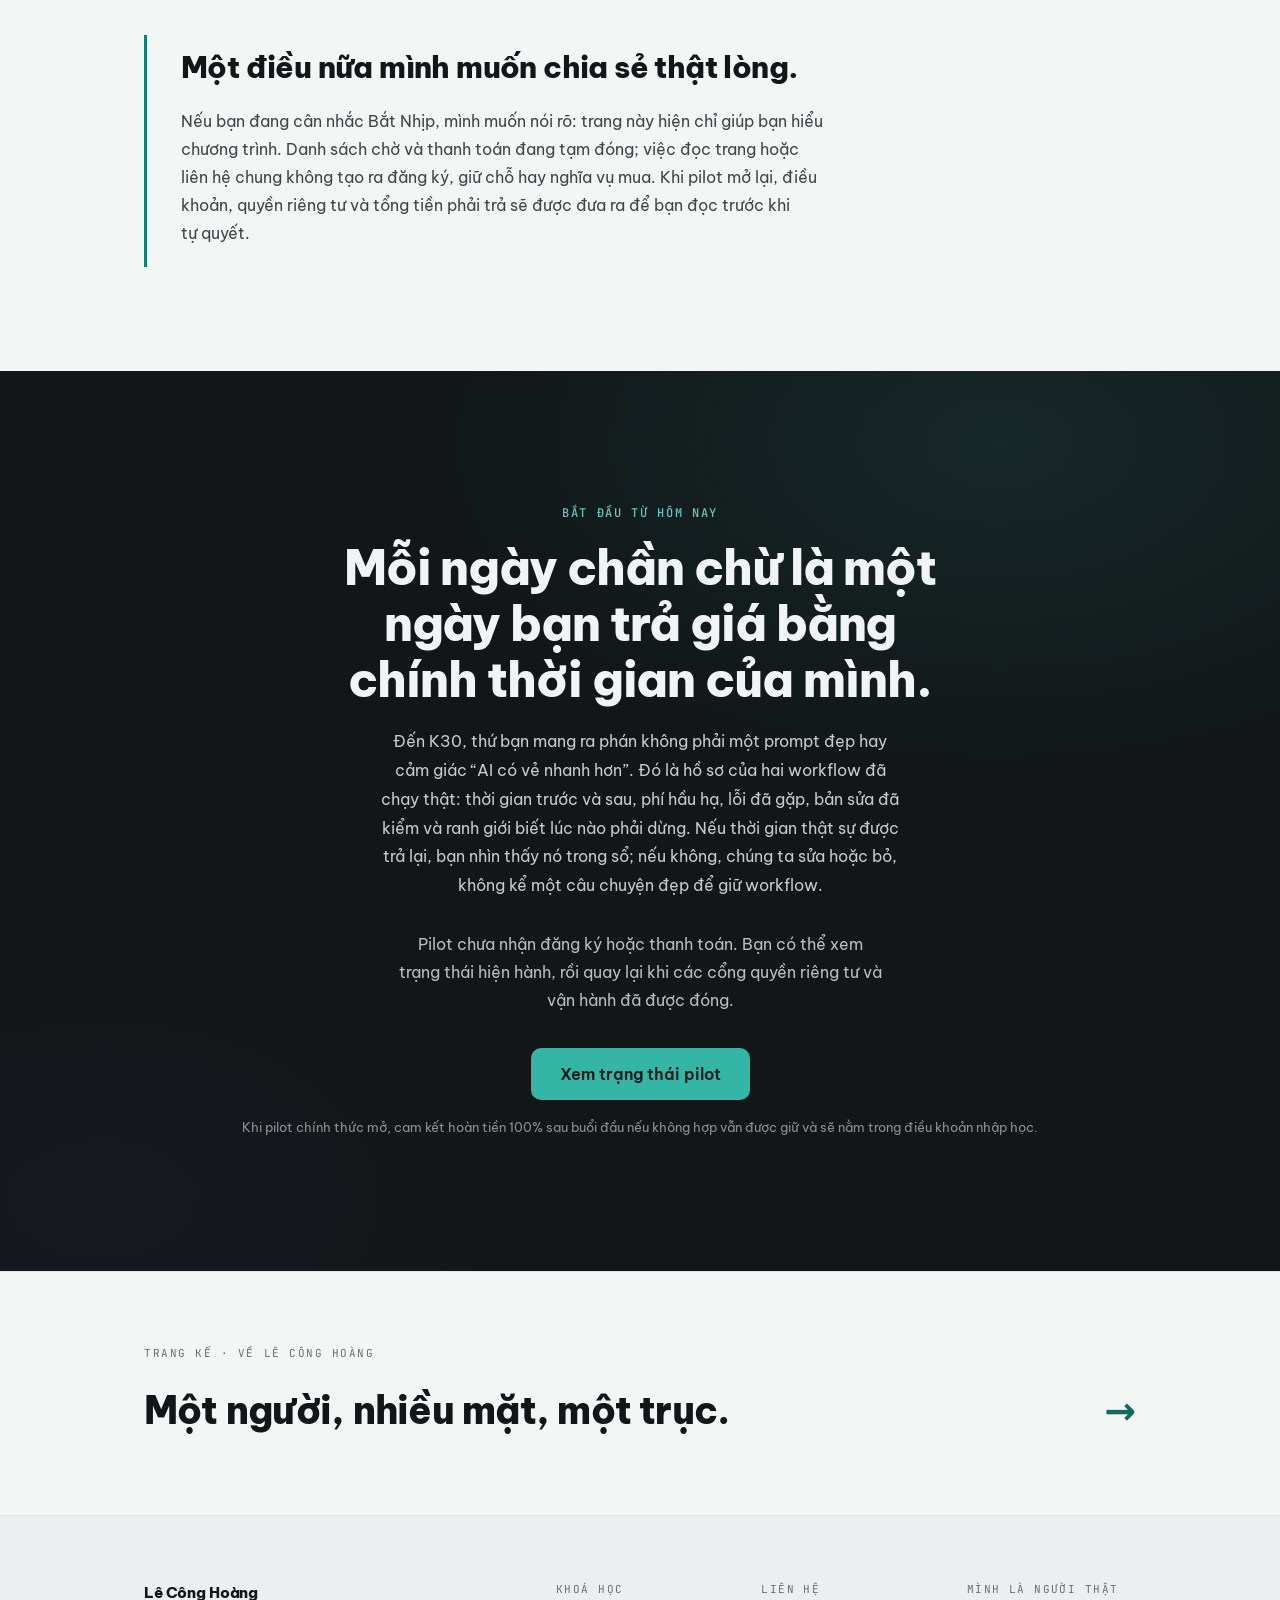
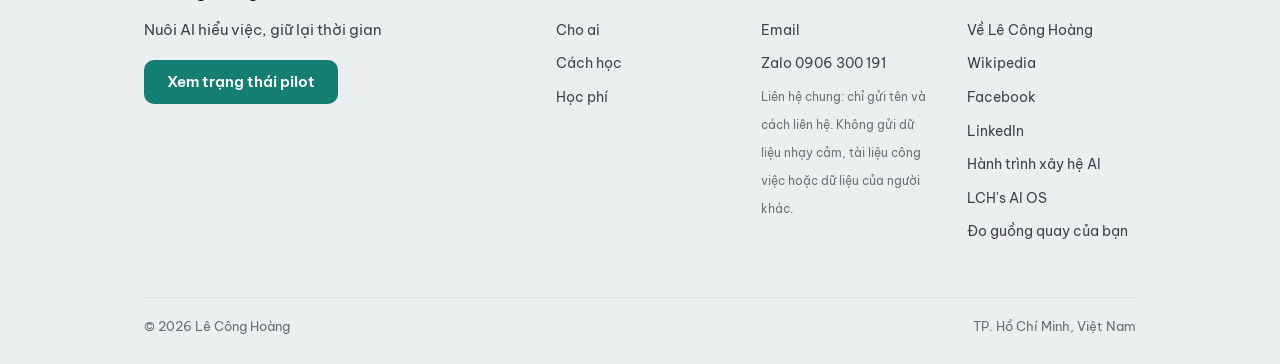
==== commit 6329c0dc: "Align public course with five-week architecture" ====
--- a/index.html
+++ b/index.html
@@ -58,7 +58,7 @@
         <span>Sáng lập marillCreative, 10+ năm</span>
       </div>
       <div class="c-hero-meta">
-        <span>4 lõi + 4 lab + kiểm chứng K7 → K10 → K15 → K30 · tối đa 3 người</span>
+        <span>4 lõi + 4 lab trong 5 tuần + kiểm chứng K7 → K10 → K15 → K30 · tối đa 3 người</span>
         <span>Học phí: <b>15 triệu</b></span>
       </div>
     </div>
@@ -173,9 +173,9 @@
   <section class="c-how" id="cach-hoc" data-screen-label="Chương trình">
     <div class="wrap">
       <div class="eyebrow">// Chương trình</div>
-      <h2 class="section-title">4 lõi + 4 lab, rồi kiểm chứng dọc tới ngày 30</h2>
+      <h2 class="section-title">4 lõi + 4 lab trong 5 tuần, rồi kiểm chứng dọc tới ngày 30</h2>
       <div class="c-how-facts">
-        <div class="c-fact"><b>4 lõi + 4 lab</b><span>Bốn buổi lõi 90 phút để học cách phán; bốn lab 45-60 phút để mổ bằng chứng từ hai workflow thật</span></div>
+        <div class="c-fact"><b>5 tuần bất đối xứng</b><span>Bốn lõi 90 phút để học cách phán; bốn lab 45-60 phút để mổ bằng chứng; giữa Lab 2 và Lõi 3 có field sprint 10 ngày trên việc thật</span></div>
         <div class="c-fact"><b>K7 → K30</b><span>Hai clinic nhóm ở K7 và K15; hai lần audit hồ sơ ở K10 và K30 để kiểm lỗi, drift và mức ổn định</span></div>
         <div class="c-fact"><b>Tối đa 3 người</b><span>Nhóm nhỏ để từng artifact được đọc và phản biện; đây vẫn là mentoring nhóm, không phải gói 1 kèm 1</span></div>
       </div>
@@ -255,8 +255,9 @@
         <div class="c-price-right">
           <div class="c-price-inc-h">Bạn nhận được gì</div>
           <ul class="c-price-inc">
-            <li>4 buổi lõi 90 phút và 4 lab 45-60 phút qua Google Meet, nhóm tối đa 3 người.</li>
+            <li>4 buổi lõi 90 phút và 4 lab 45-60 phút qua Google Meet, trải trong 5 tuần, nhóm tối đa 3 người.</li>
             <li>Hai workflow V3 trên việc thật, có receipt, failure log, version log và regression bank.</li>
+            <li>Một bộ hồ sơ có địa chỉ, nguồn, lineage, version và bản sao lưu; đủ để chính bạn hoặc một người khác tái dựng workflow mà không cần lục lại lịch sử chat.</li>
             <li>K7 và K15: clinic nhóm 60 phút. K10: nộp receipt bất đồng bộ và nhận một phản hồi tổng hợp. K30: nhận phán quyết bằng văn bản trên toàn bộ lineage.</li>
             <li>Mỗi checkpoint gồm một lần nộp đầu và tối đa một lần nộp lại, chỉ trong phạm vi hai workflow đã chốt.</li>
             <li>Mình dùng hạ tầng AI đa nền tảng của mình để nghiên cứu, đối chiếu và phản biện trong phạm vi đã chốt.</li>
@@ -302,8 +303,8 @@
         <details class="c-faq-item"><summary>Mình không rành công nghệ thì có học được không?</summary><p>Lớp này xoay quanh chuyện quản lý thời gian và đưa ra quyết định chứ không đi vào kỹ thuật khô khan. Bạn không cần giỏi công nghệ, bạn chỉ cần biết cách nhắm nó vào đúng những giờ đồng hồ đang bị mất. Việc dẫn dắt đó là của mình, mình đã đi trước và sẽ làm phẳng đường cho bạn đi.</p></details>
         <details class="c-faq-item"><summary>Nên dùng ChatGPT, Claude hay Gemini? Sợ chọn sai từ đầu.</summary><p>Công cụ chỉ được chọn sau khi hai workflow đã rõ đích, dữ liệu, rủi ro và tiêu chuẩn hoàn thành. Trong engagement, mình sẽ cùng bạn chọn mức đủ dùng cho đúng hai workflow đó và ghi cả phí vào Sổ Đo Thật. Mình không hứa tư vấn công cụ không giới hạn cho mọi nhu cầu về sau.</p></details>
         <details class="c-faq-item"><summary>Mình đang trả phí ChatGPT rồi, vào lớp có phải đổi không?</summary><p>Không cần đâu bạn. Bạn quen tay con nào thì mình sẽ dựng quy trình trên đúng con đó, dù là ChatGPT, Claude hay Google AI Pro. Cái bạn mang về là tư duy nhắm việc để giải phóng thời gian, nó chạy được trên mọi công cụ. Đổi tới đổi lui mới là tốn thời gian, mà mục tiêu của mình là đi mua lại thời gian cho bạn mà.</p></details>
-        <details class="c-faq-item"><summary>Công cụ AI đổi liên tục, học xong vài tháng có bị lỗi thời?</summary><p>Nếu lớp này dạy bạn mấy cái mẹo bấm nút thì đúng là vài tháng sẽ lỗi thời thật. Nhưng cái mình dạy là cách chẩn đoán chỗ mất thời gian và cách giao việc cho máy. Công cụ có đổi tên, giao diện có đổi chỗ thì hai cái cốt lõi đó vẫn giữ nguyên. Mình dùng AI hàng ngày ở studio, công cụ dưới tay đổi mấy đợt rồi nhưng quy trình thì vẫn chỉ có một thôi.</p></details>
-        <details class="c-faq-item"><summary>Lịch học và các mốc kiểm chứng diễn ra thế nào?</summary><p>Chúng ta học online qua Google Meet, gồm 4 buổi lõi 90 phút và 4 lab 45-60 phút. Sau Lab 4 là clinic nhóm ở K7 và K15, audit hồ sơ ở K10 và K30. Khung giờ cụ thể được chốt cùng nhóm trước khi bắt đầu. Cách xử lý vắng buổi, ghi hình và dữ liệu lớp sẽ được nói rõ trong điều khoản nhập học, không tự động ghi hình khi chưa có consent.</p></details>
+        <details class="c-faq-item"><summary>Công cụ AI đổi liên tục, học xong vài tháng có bị lỗi thời?</summary><p>Nếu lớp này dạy bạn mấy cái mẹo bấm nút thì đúng là vài tháng sẽ lỗi thời thật. Nhưng thứ được giữ không chỉ là cách chẩn đoán chỗ mất thời gian và cách giao việc cho máy. Hai workflow còn được đóng thành bộ hồ sơ có thể tìm lại, kiểm lại, sao lưu và đọc ngoài công cụ gốc. Công cụ đổi thì bạn thay công cụ; đích, dữ liệu, ranh giới, bằng chứng và lịch sử sửa vẫn còn để tái dựng, không phải làm lại từ đầu.</p></details>
+        <details class="c-faq-item"><summary>Lịch học và các mốc kiểm chứng diễn ra thế nào?</summary><p>Chúng ta học online qua Google Meet, gồm 4 buổi lõi 90 phút và 4 lab 45-60 phút trải trong 5 tuần. Mỗi tuần tối đa một buổi lõi bắt buộc; lab có thể chuyển async khi bạn nộp artifact và log thật. Giữa Lab 2 và Lõi 3 có field sprint 10 ngày, không thêm bài học mới. Sau Lab 4 là clinic nhóm ở K7 và K15, audit hồ sơ ở K10 và K30. Khung giờ cụ thể được chốt cùng nhóm trước khi bắt đầu. Cách xử lý vắng buổi, ghi hình và dữ liệu lớp sẽ được nói rõ trong điều khoản nhập học, không tự động ghi hình khi chưa có consent.</p></details>
         <details class="c-faq-item"><summary>Nếu học buổi đầu thấy không hợp thì sao?</summary><p>Thì mình hoàn lại 100% học phí và không hỏi thêm lý do gì cả. Mình không muốn giữ ai lại chỉ vì cái khoản phí họ đã đóng. Buổi đầu tiên là để bạn kiểm chứng xem mình có đúng là người bạn cần học hay không. Nếu không thấy hợp thì thôi, không có gì ràng buộc nhau cả.</p></details>
       </div>
     </div>
